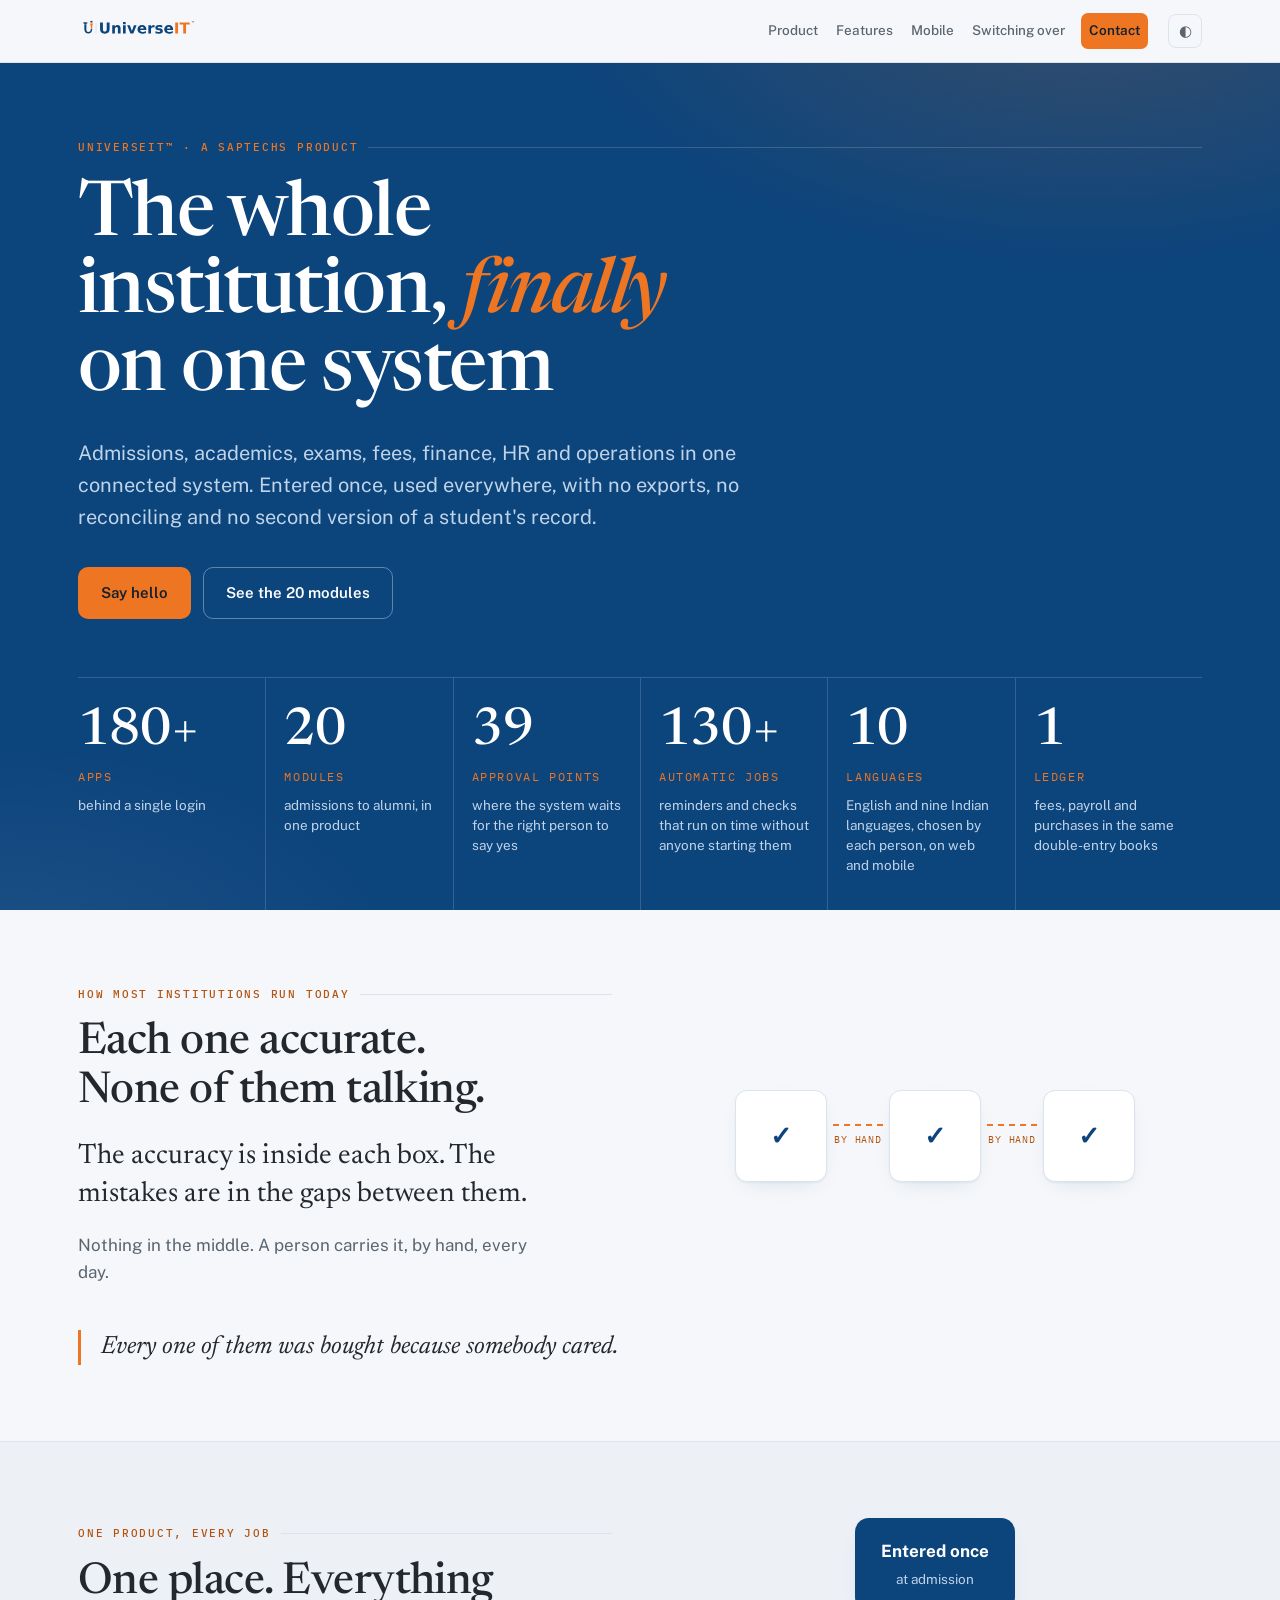
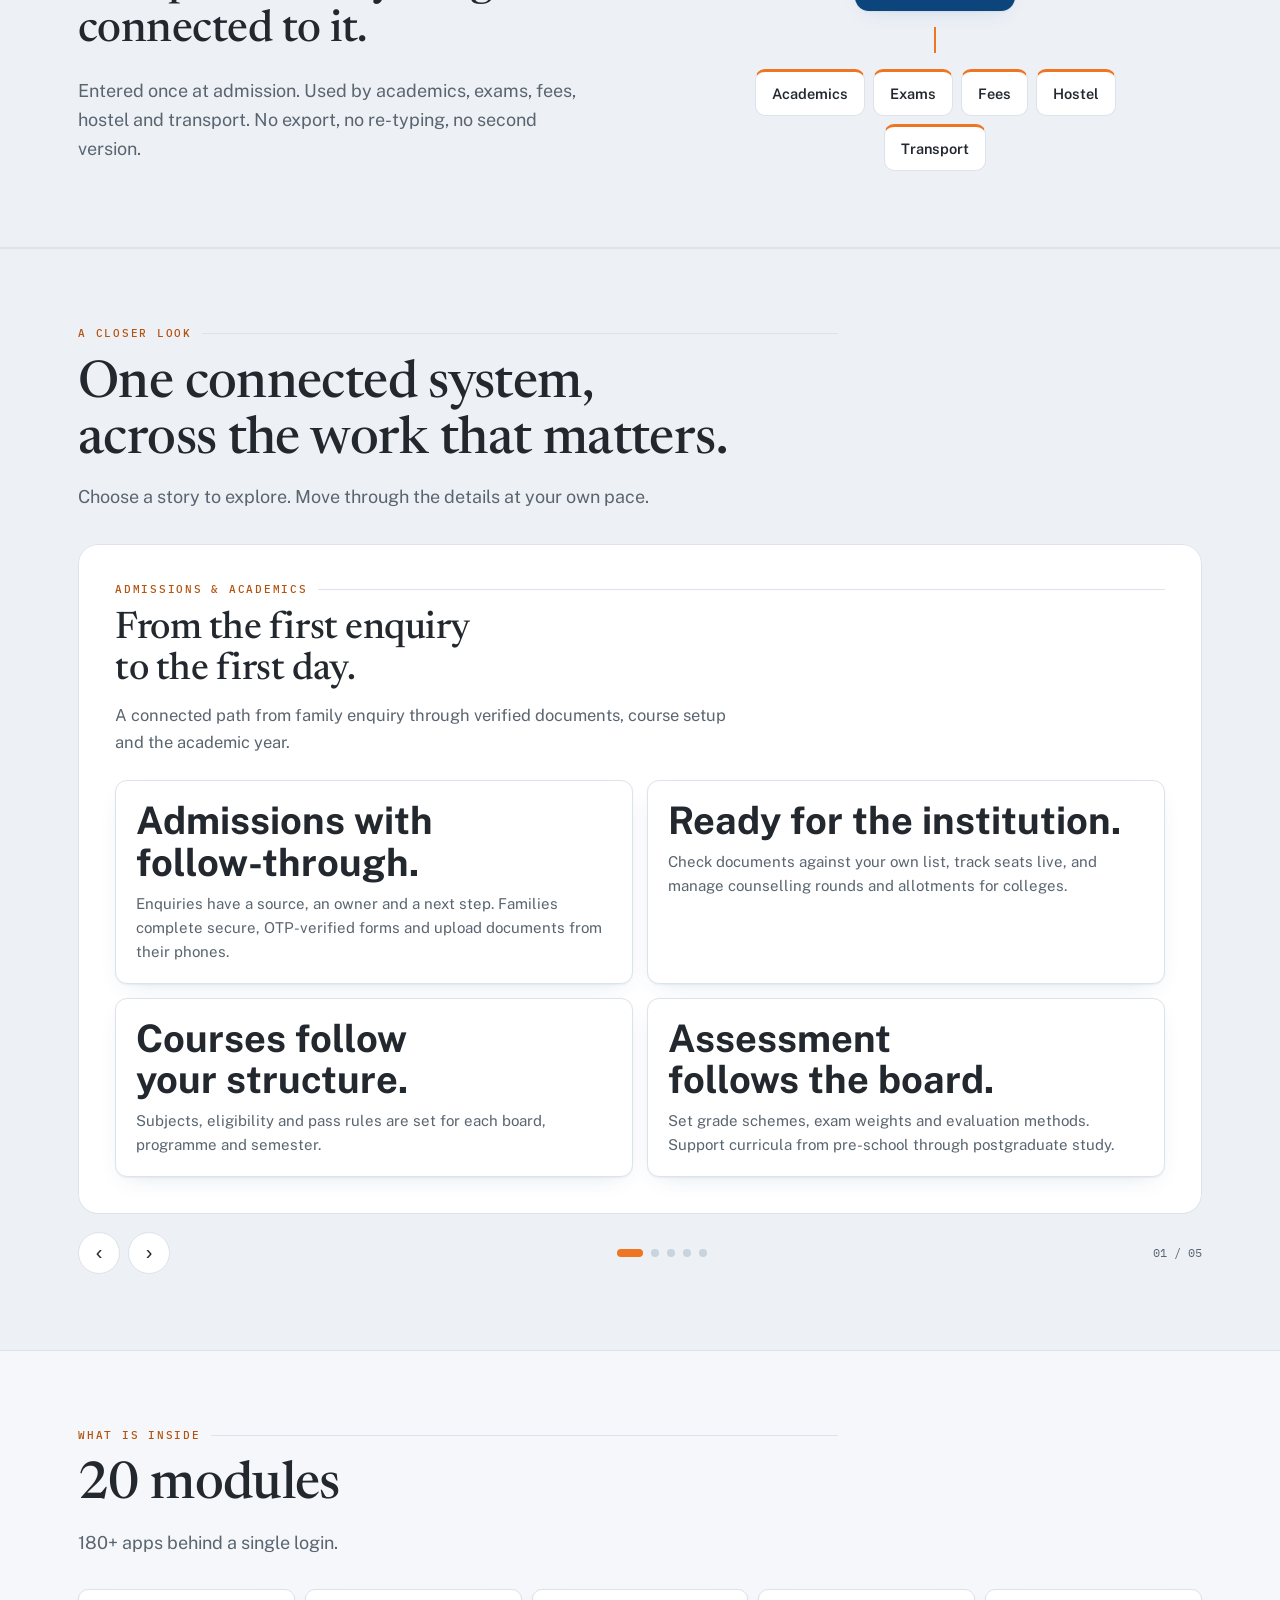
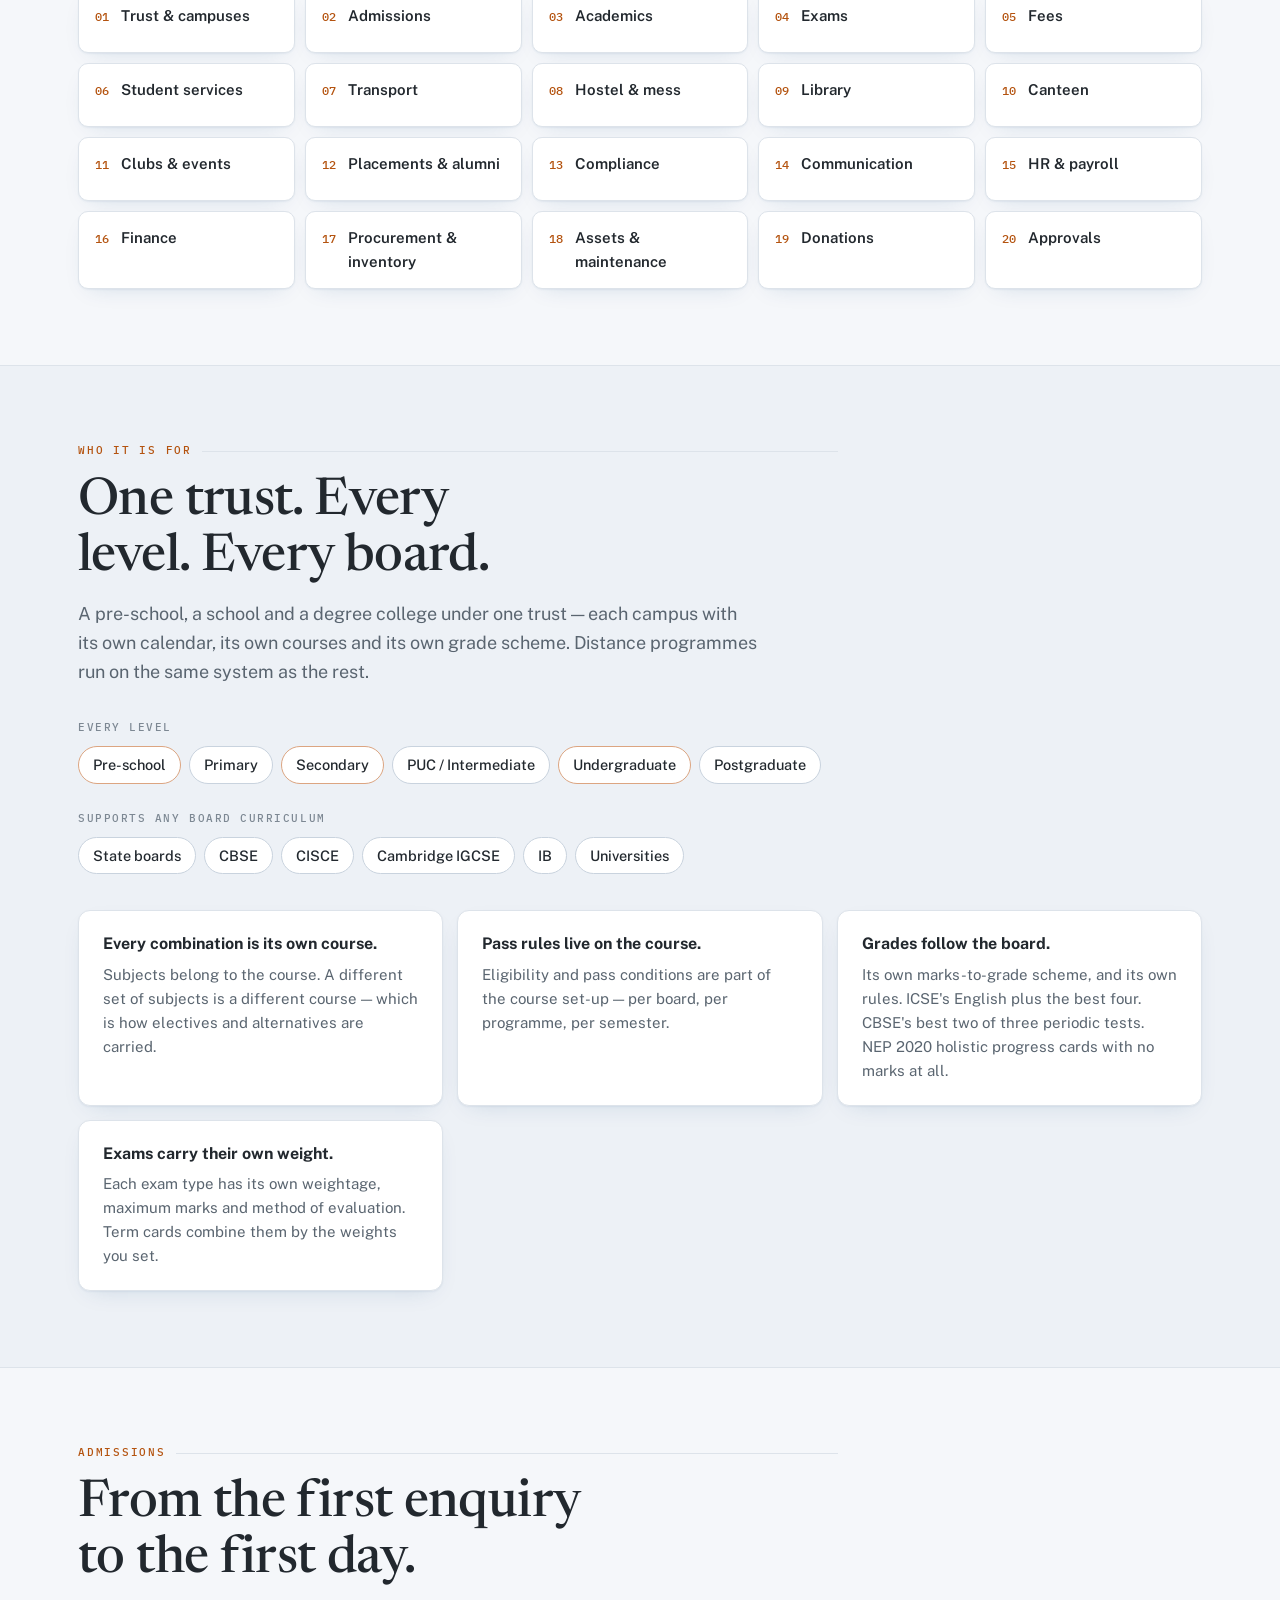
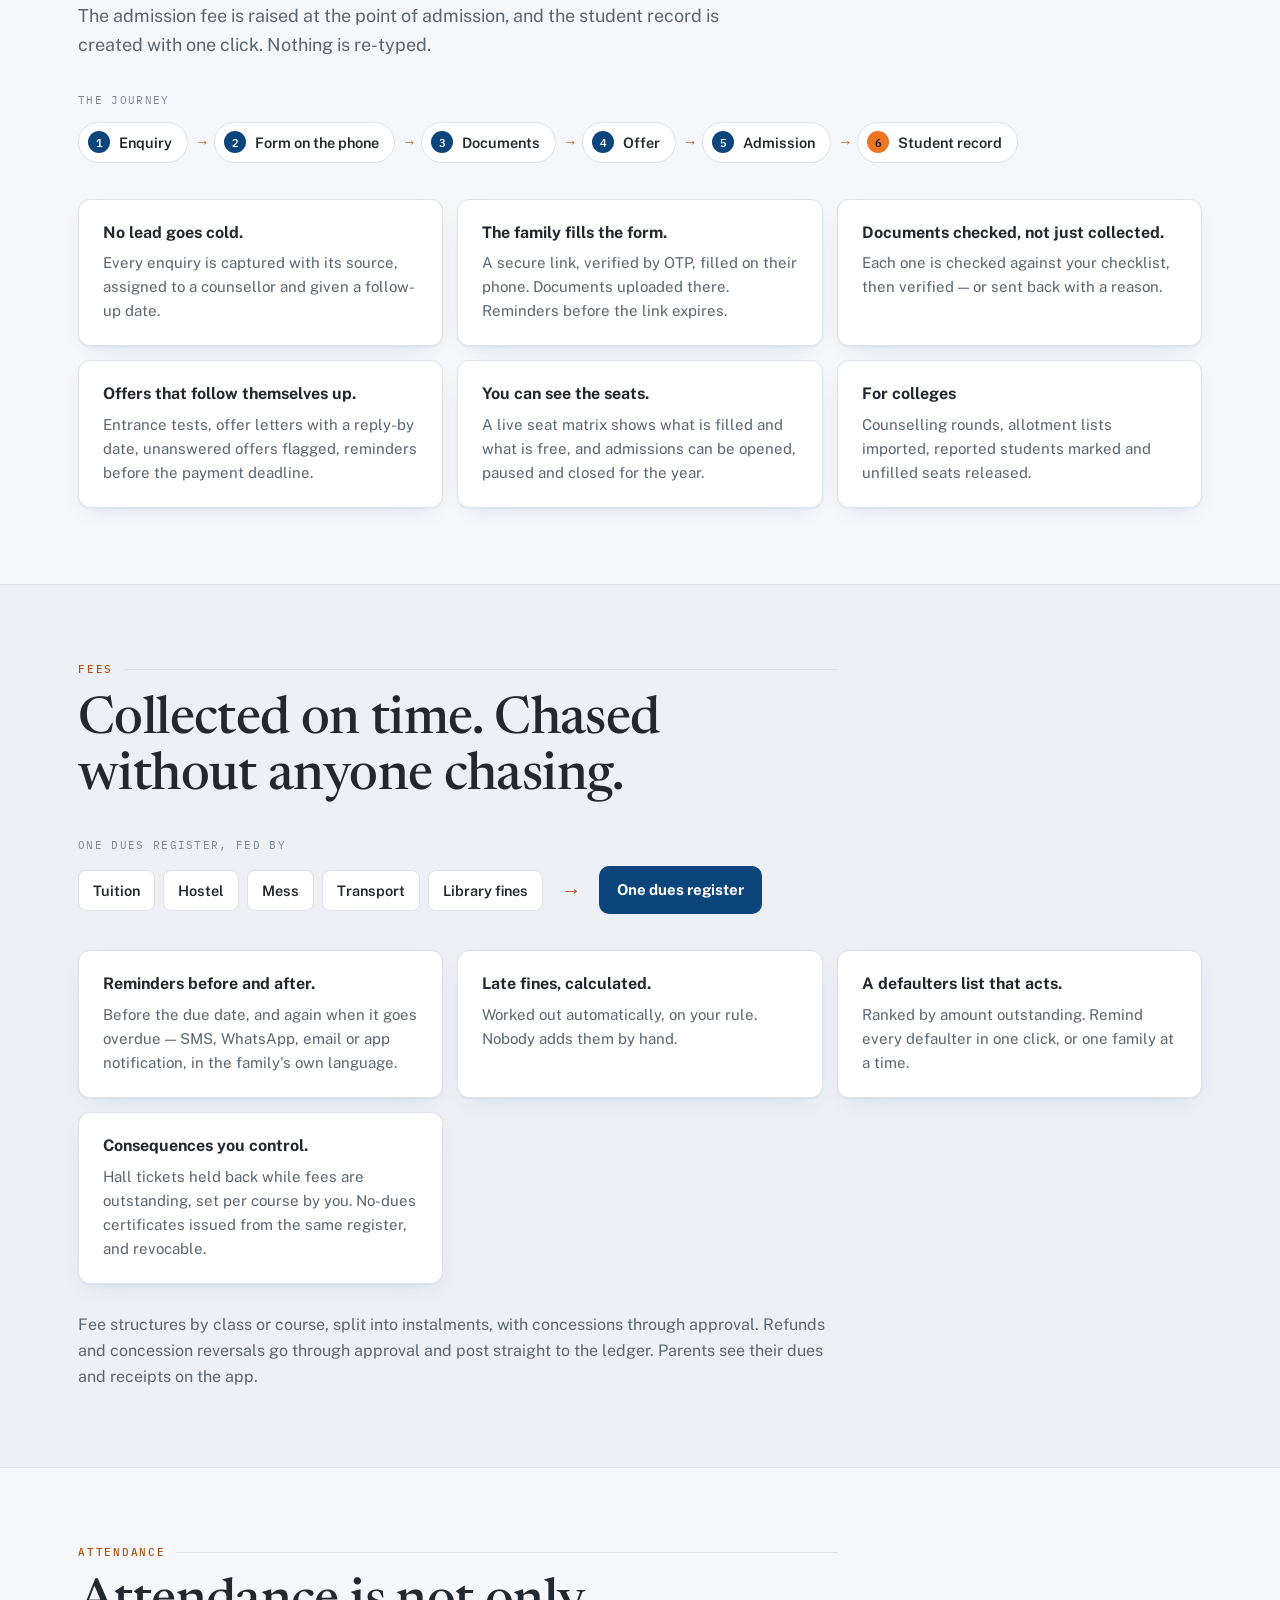
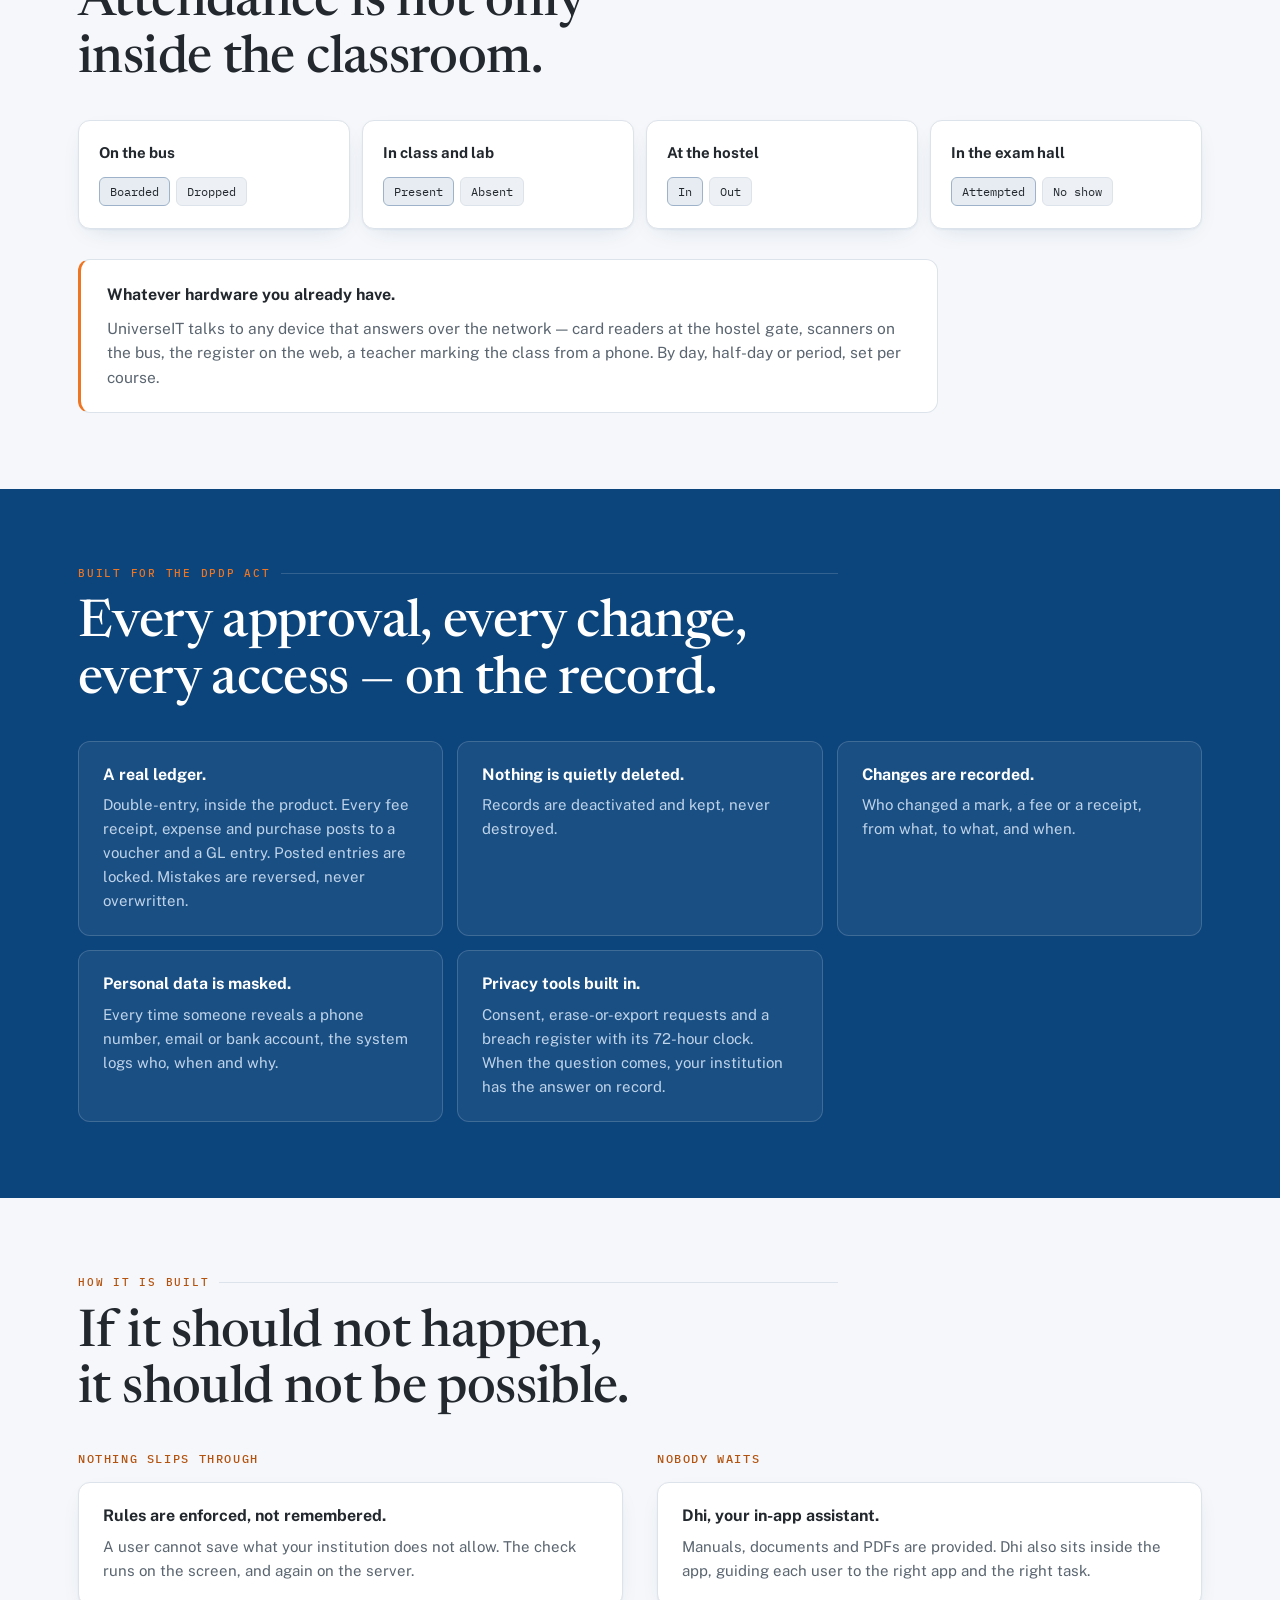
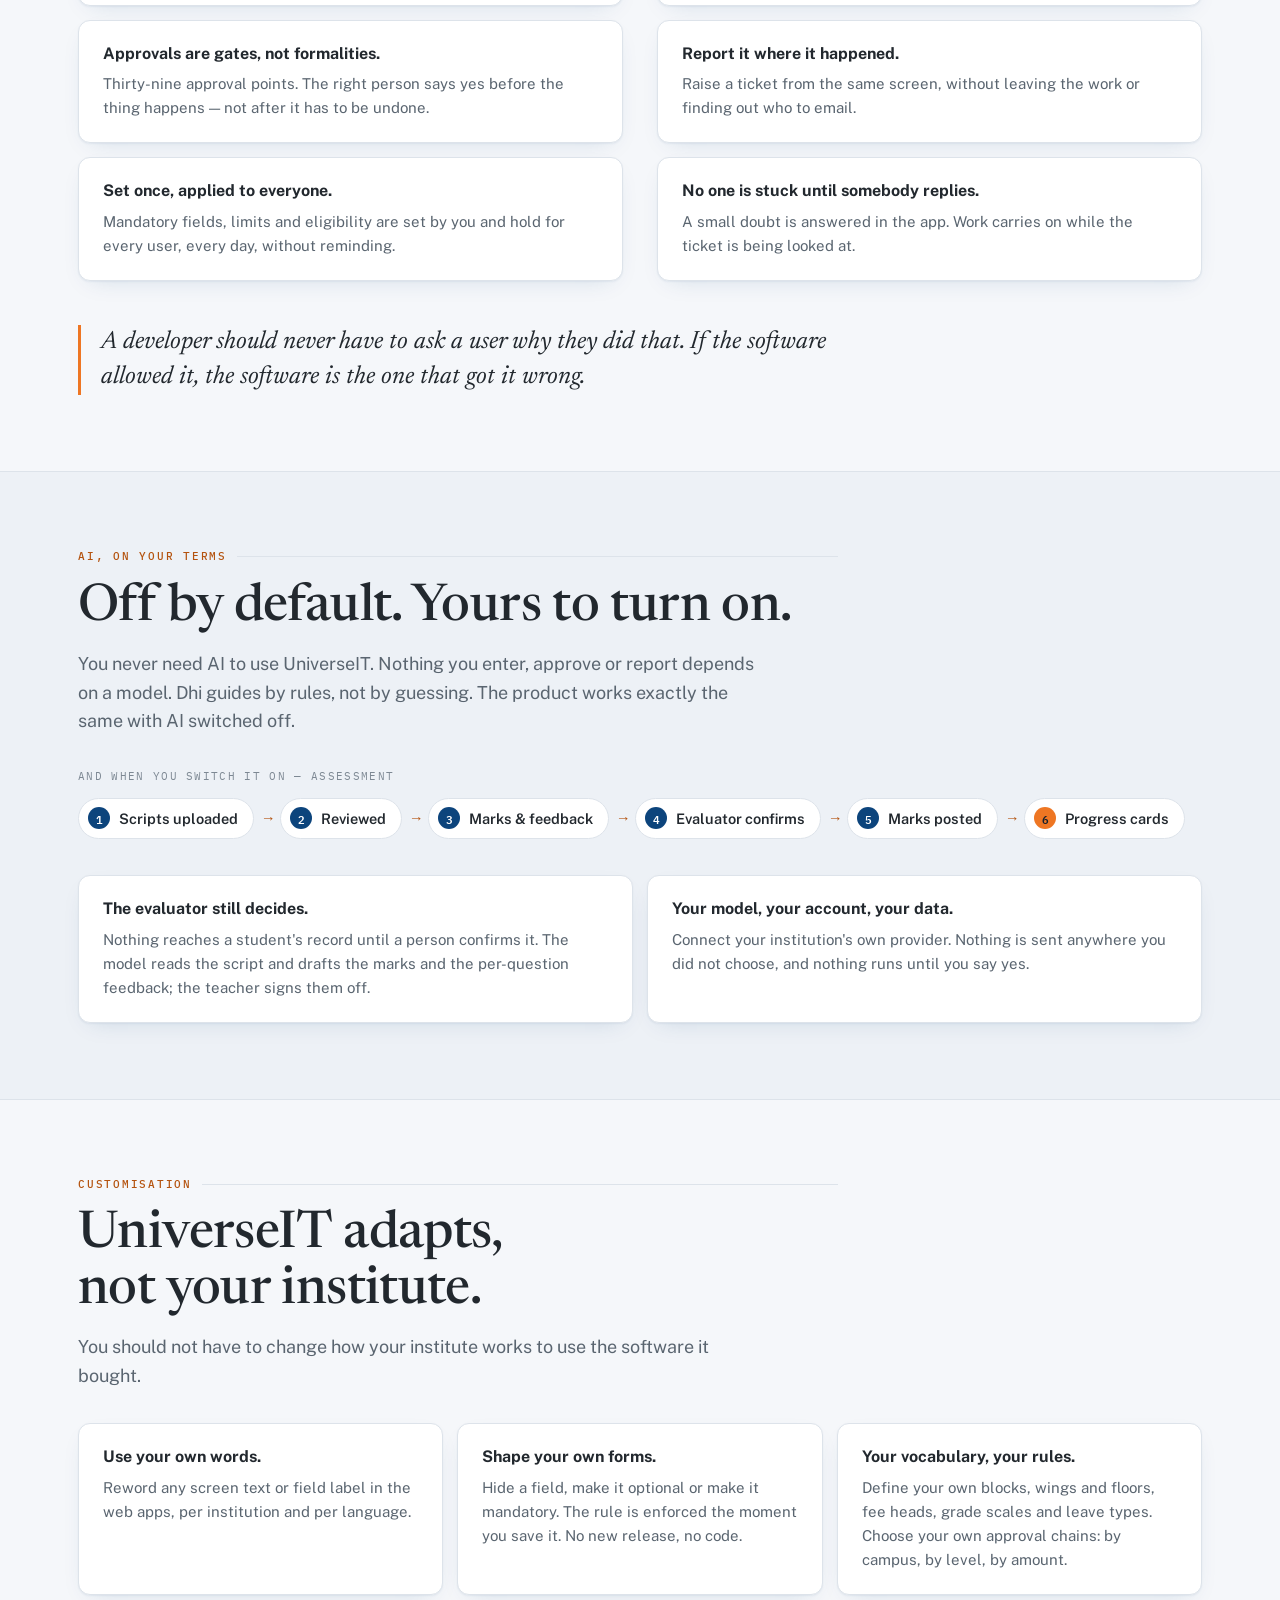
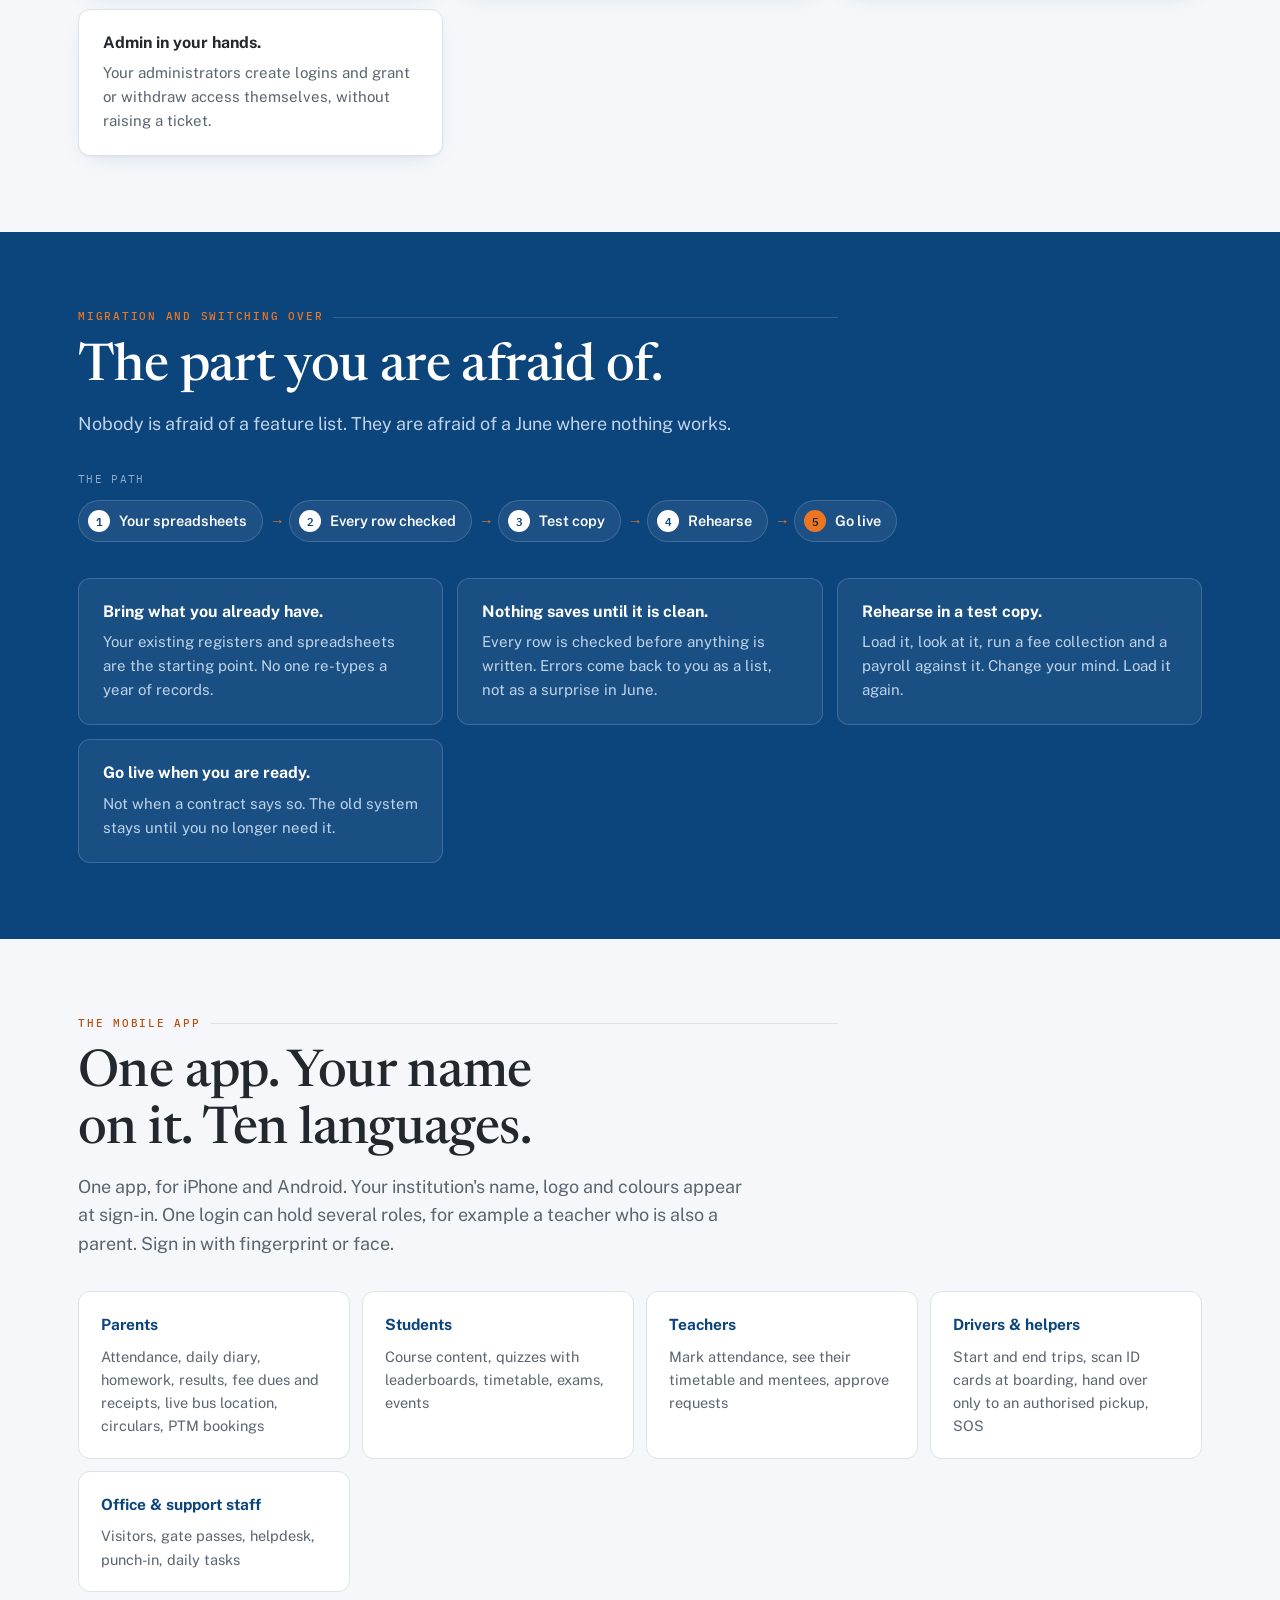
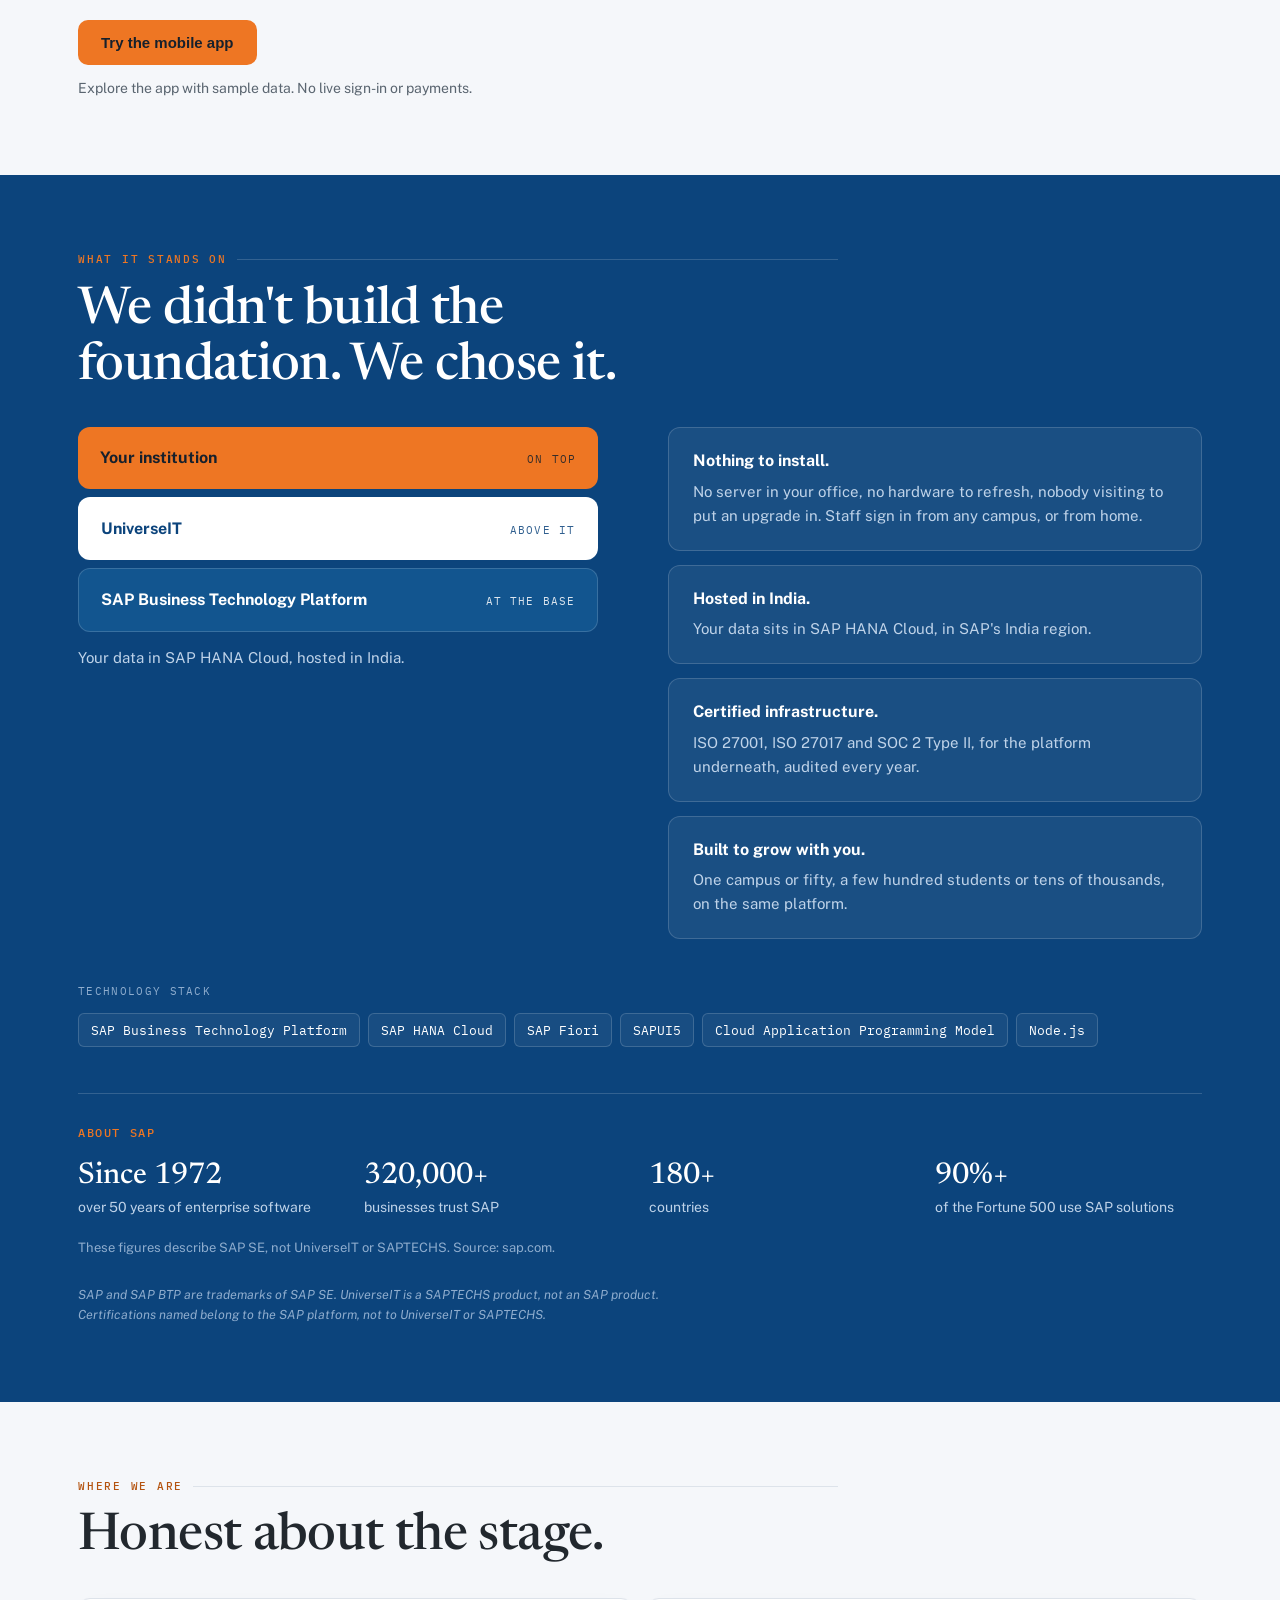
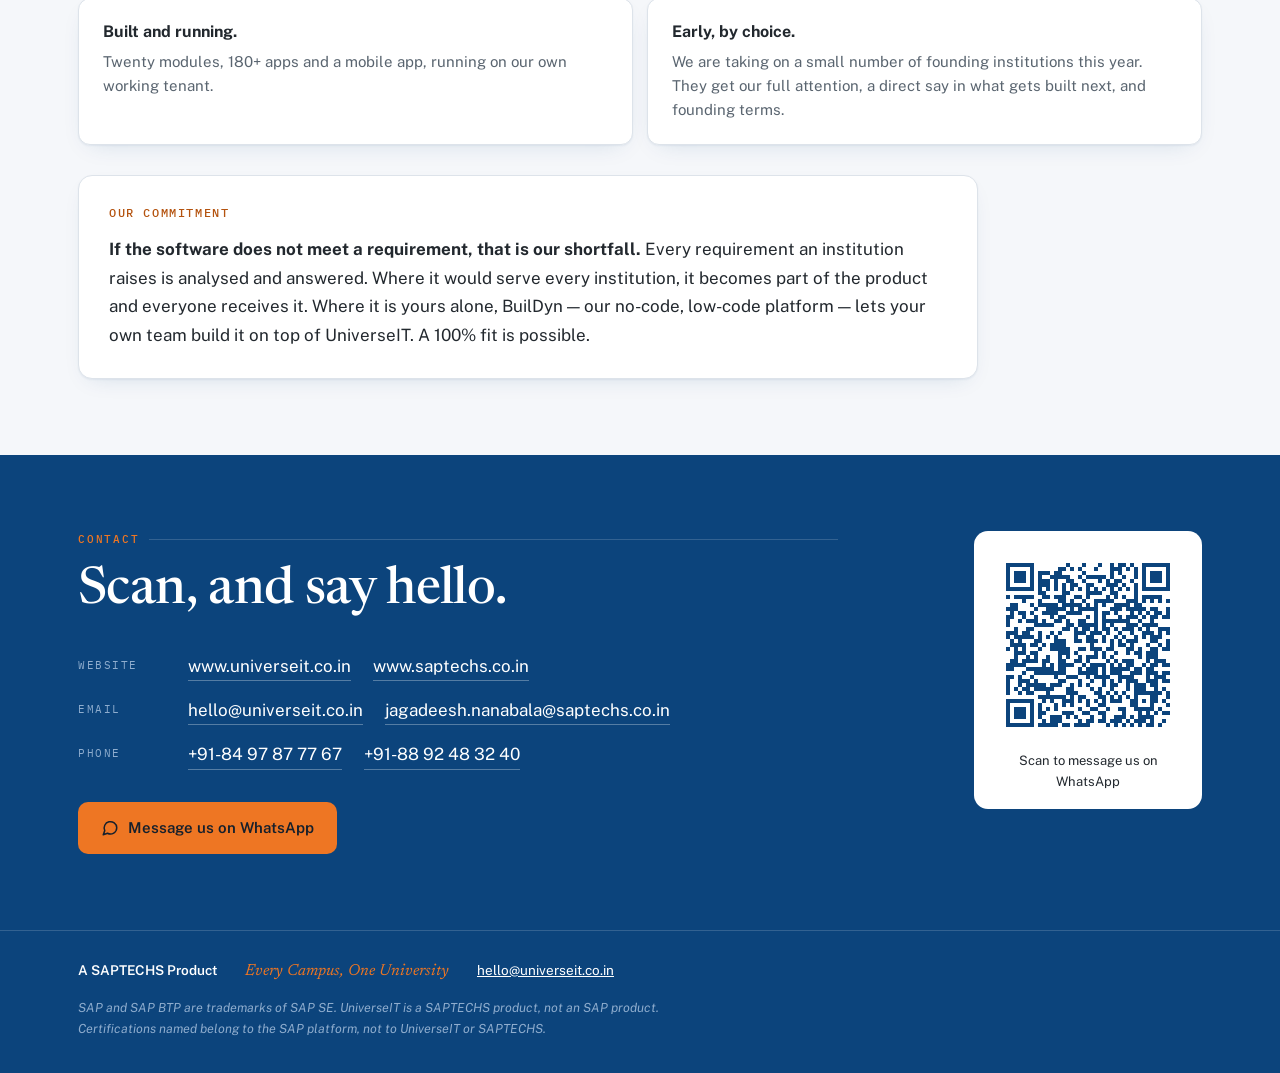
==== index.html @ 63eabc53 "Redesign product page and add interactive mobile preview dialog" ====
<!doctype html>
<html lang="en">
<head>
<meta charset="utf-8">
<meta name="viewport" content="width=device-width, initial-scale=1">
<title>UniverseIT — the whole institution, finally on one system</title>
<meta name="description" content="Admissions, academics, exams, fees, finance, HR and operations in one connected system. Entered once, used everywhere, with no exports, no reconciling and no second version of a student's record.">
<meta name="color-scheme" content="light dark">
<meta name="theme-color" content="#0C447C">
<link rel="icon" href="[data-uri]">
<link rel="apple-touch-icon" href="https://universeit.co.in/apple-touch-icon.png">
<link rel="canonical" href="https://universeit.co.in/">

<meta property="og:type" content="website">
<meta property="og:url" content="https://universeit.co.in/">
<meta property="og:title" content="UniverseIT — the whole institution, finally on one system">
<meta property="og:description" content="Admissions, academics, exams, fees, finance, HR and operations in one connected system. Entered once, used everywhere, with no exports, no reconciling and no second version of a student's record.">
<meta property="og:image" content="https://universeit.co.in/og.png">
<meta property="og:image:width" content="1200">
<meta property="og:image:height" content="630">
<meta property="og:image:alt" content="UniverseIT — Every Campus, One University">
<meta name="twitter:card" content="summary_large_image">
<meta name="twitter:image" content="https://universeit.co.in/og.png">
<link rel="alternate" type="text/plain" href="https://universeit.co.in/llms.txt" title="UniverseIT for language models">
<script type="application/ld+json">
{
 "@context": "https://schema.org",
 "@type": "SoftwareApplication",
 "name": "UniverseIT",
 "applicationCategory": "BusinessApplication",
 "applicationSubCategory": "ERP for schools, colleges and universities",
 "operatingSystem": "Web browser, iPhone, Android",
 "url": "https://universeit.co.in/",
 "description": "Admissions, academics, exams, fees, finance, HR and operations in one connected system. Entered once, used everywhere, with no exports, no reconciling and no second version of a student's record.",
 "areaServed": "IN",
 "featureList": [
  "Trust & campuses",
  "Admissions",
  "Academics",
  "Exams",
  "Fees",
  "Student services",
  "Transport",
  "Hostel & mess",
  "Library",
  "Canteen",
  "Clubs & events",
  "Placements & alumni",
  "Compliance",
  "Communication",
  "HR & payroll",
  "Finance",
  "Procurement & inventory",
  "Assets & maintenance",
  "Donations",
  "Approvals"
 ],
 "publisher": {
  "@type": "Organization",
  "name": "SAPTECHS Private Limited",
  "email": "hello@universeit.co.in",
  "url": "https://www.saptechs.co.in/"
 }
}
</script>

<link rel="preconnect" href="https://fonts.googleapis.com">
<link rel="preconnect" href="https://fonts.gstatic.com" crossorigin>
<link rel="stylesheet" href="https://fonts.googleapis.com/css2?family=Newsreader:ital,opsz,wght@0,6..72,300..700;1,6..72,300..600&family=Public+Sans:ital,wght@0,300..800;1,400..600&family=IBM+Plex+Mono:wght@400;500;600&display=swap">

<!-- UIT-WHY 2026-10-15: the page was rewritten from the approved website copy.
       Cause:  the site was updated from the published UniverseIT introduction deck; that copy
               is checked for accuracy and legal wording and is to be used as written.
       Change: every section, number and claim on this page comes from that copy and nothing
               else. The previous page (catalogue, coverage checklist, workflows, prototype)
               is in git history before this commit. Accent moves from #F2A413 to the brand
               orange #EE7623 and the dark bands from navy to brand blue #0C447C.
       Chosen: option A (replace the page, not patch it), hello@universeit.co.in as the
               address, and the brand colours — Jagadeesh.
       Rules: 20 modules, 180+ apps, 39 approval points, 130+ automatic jobs, 10 languages,
               1 ledger — the same on saptechs.co.in/universeit.html; change both together.
               "Built for the DPDP Act", never "compliant". Certifications are the SAP
               platform's, never UniverseIT's or SAPTECHS's. Present tense, no dates, no
               "coming soon". No SAP logo, no store badges, no government emblems.
       Revert risk: wording drifts from the approved copy, or the two sites disagree on a number. -->

<style>
/* ============================================================
   UniverseIT — product site.
   Brand blue #0C447C, brand orange #EE7623, white. The supporting
   tones are the brand pack's own (body on white #22282E, muted
   #5A6570, body on blue #BFD3E9, muted on blue #8FADCE, mid blue
   #12558F). Never #2A4B8D or #154675.
   ============================================================ */

:root {
  --blue:       #0C447C;
  --blue-mid:   #12558F;
  --orange:     #EE7623;
  /* orange for small text on a light ground: #EE7623 is 2.9:1 there, this is 5:1 */
  --orange-ink: #B4530F;

  --logo-ink:   #0C447C;
  --logo-gold:  #EE7623;
  --logo-rule:  #7FA8D6;

  --bg:      #F5F7FA;
  --surface: #FFFFFF;
  --sunken:  #EDF1F6;
  --text:    #22282E;
  --muted:   #5A6570;
  --faint:   #7D8893;
  --border:  #DDE3EA;
  --rule:    #C9D3DE;
  --link:    #0C447C;

  /* the blue bands are blue in both themes — a committed brand ground */
  --ink:        #0C447C;
  --ink-2:      #12558F;
  --ink-text:   #FFFFFF;
  --ink-muted:  #BFD3E9;
  --ink-faint:  #8FADCE;
  --ink-rule:   rgba(255,255,255,.16);

  --on-orange:  #16202C;

  --shadow: 0 1px 2px rgba(12,68,124,.06), 0 8px 24px -12px rgba(12,68,124,.18);

  --serif: "Newsreader", Georgia, "Times New Roman", serif;
  --sans:  "Public Sans", -apple-system, BlinkMacSystemFont, "Segoe UI", Roboto, Arial, sans-serif;
  --mono:  "IBM Plex Mono", ui-monospace, "SFMono-Regular", Menlo, Consolas, monospace;

  --wide: 1180px;
  --read: 64ch;
}

@media (prefers-color-scheme: dark) {
  :root:not([data-theme="light"]) {
    --orange-ink: #F29052;
    --logo-ink:   #FFFFFF;
    --logo-rule:  #5E7C9C;
    --bg:      #0E1620;
    --surface: #172230;
    --sunken:  #121C28;
    --text:    #E8EEF5;
    --muted:   #A3B3C3;
    --faint:   #7C8FA2;
    --border:  #2A3746;
    --rule:    #35455A;
    --link:    #8DBBEA;
    --shadow: 0 1px 2px rgba(0,0,0,.4), 0 8px 24px -12px rgba(0,0,0,.6);
  }
}
:root[data-theme="dark"] {
  --orange-ink: #F29052;
  --logo-ink:   #FFFFFF;
  --logo-rule:  #5E7C9C;
  --bg:      #0E1620;
  --surface: #172230;
  --sunken:  #121C28;
  --text:    #E8EEF5;
  --muted:   #A3B3C3;
  --faint:   #7C8FA2;
  --border:  #2A3746;
  --rule:    #35455A;
  --link:    #8DBBEA;
  --shadow: 0 1px 2px rgba(0,0,0,.4), 0 8px 24px -12px rgba(0,0,0,.6);
}

* { box-sizing: border-box; }
html { scroll-padding-top: 76px; }
body {
  margin: 0; background: var(--bg); color: var(--text);
  font-family: var(--sans); font-size: 16.5px; line-height: 1.6;
  -webkit-font-smoothing: antialiased; text-rendering: optimizeLegibility;
}
h1, h2, h3 { font-family: var(--serif); font-weight: 500; text-wrap: balance; margin: 0; letter-spacing: -0.012em; }
p { margin: 0; }
a { color: var(--link); }
ul, ol { margin: 0; padding: 0; list-style: none; }
:where(a, button):focus-visible { outline: 2px solid var(--orange); outline-offset: 2px; border-radius: 4px; }

.wrap { max-width: var(--wide); margin: 0 auto; padding: 0 28px; }
@media (max-width: 600px) { .wrap { padding: 0 16px; } }

section { padding: 96px 0; }
@media (max-width: 700px) { section { padding: 64px 0; } }
.band-sunken { background: var(--sunken); border-block: 1px solid var(--border); }
.band-ink { background: var(--ink); color: var(--ink-text); }

/* --- section heads --- */
.eyebrow {
  font-family: var(--mono); font-size: 11px; font-weight: 500;
  letter-spacing: .16em; text-transform: uppercase; color: var(--orange-ink);
  display: flex; align-items: center; gap: 10px;
}
.eyebrow::after { content: ""; flex: 1; height: 1px; background: var(--border); }
.band-ink .eyebrow { color: var(--orange); }
.band-ink .eyebrow::after { background: var(--ink-rule); }
.sec-head { max-width: 780px; margin-bottom: 44px; }
.sec-head h2 { font-size: clamp(30px, 4.2vw, 44px); line-height: 1.1; margin-top: 16px; }
.sec-head .lede { font-size: 18px; color: var(--muted); margin-top: 18px; max-width: var(--read); line-height: 1.6; }
.band-ink .sec-head .lede { color: var(--ink-muted); }
.closing {
  font-family: var(--serif); font-style: italic; font-size: clamp(20px, 2.4vw, 25px);
  line-height: 1.4; margin-top: 44px; max-width: 760px; color: var(--text);
  border-left: 3px solid var(--orange); padding-left: 20px;
}
.band-ink .closing { color: var(--ink-text); }

/* --- feature points: bold lead + sentence --- */
.points { display: grid; grid-template-columns: repeat(auto-fit, minmax(300px, 1fr)); gap: 14px; }
.point {
  background: var(--surface); border: 1px solid var(--border); border-radius: 12px;
  padding: 22px 24px; box-shadow: var(--shadow);
}
.point h3 { font-family: var(--sans); font-size: 16px; font-weight: 700; letter-spacing: 0; line-height: 1.35; }
.point p { font-size: 15px; color: var(--muted); margin-top: 8px; line-height: 1.6; }
.band-ink .point { background: rgba(255,255,255,.06); border-color: var(--ink-rule); box-shadow: none; }
.band-ink .point p { color: var(--ink-muted); }
.after { font-size: 16px; color: var(--muted); margin-top: 28px; max-width: 760px; line-height: 1.65; }

/* --- a left-to-right path of steps --- */
.path { display: flex; flex-wrap: wrap; gap: 8px; align-items: center; margin-bottom: 36px; counter-reset: step; }
.path li {
  counter-increment: step; display: flex; align-items: center; gap: 9px;
  background: var(--surface); border: 1px solid var(--border); border-radius: 999px;
  padding: 8px 15px 8px 9px; font-size: 14.5px; font-weight: 600;
}
.path li::before {
  content: counter(step); font-family: var(--mono); font-size: 11px; font-weight: 600;
  width: 22px; height: 22px; border-radius: 50%; display: grid; place-items: center;
  background: var(--blue); color: #fff; flex: none;
}
.path li + li { position: relative; margin-left: 18px; }
.path li + li::after {
  content: "→"; position: absolute; left: -20px; top: 50%; transform: translateY(-50%);
  color: var(--orange-ink); font-weight: 700;
}
.path li:last-child::before { background: var(--orange); color: var(--on-orange); }
.band-ink .path li { background: rgba(255,255,255,.07); border-color: var(--ink-rule); color: var(--ink-text); }
.band-ink .path li::before { background: #fff; color: var(--blue); }
.band-ink .path li:last-child::before { background: var(--orange); color: var(--on-orange); }
.band-ink .path li + li::after { color: var(--orange); }
.path-label { font-family: var(--mono); font-size: 11px; letter-spacing: .12em; text-transform: uppercase; color: var(--faint); margin-bottom: 12px; }
.band-ink .path-label { color: var(--ink-faint); }

/* ================= NAV ================= */
.nav {
  position: sticky; top: 0; z-index: 60;
  background: color-mix(in srgb, var(--bg) 90%, transparent);
  backdrop-filter: blur(14px) saturate(1.4);
  border-bottom: 1px solid var(--border);
}
.nav-in { max-width: var(--wide); margin: 0 auto; padding: 0 28px; height: 62px; display: flex; align-items: center; gap: 20px; }
@media (max-width: 600px) { .nav-in { padding: 0 16px; } }
.logo { display: flex; align-items: center; text-decoration: none; flex: none; }
.logo .lockup { height: 26px; width: auto; display: block; overflow: visible; }
.nav-links { display: flex; gap: 2px; margin-left: auto; align-items: center; }
.nav-links a {
  font-size: 13.5px; font-weight: 500; color: var(--muted); text-decoration: none;
  padding: 7px 8px; border-radius: 7px; white-space: nowrap;
}
.nav-links a:hover { color: var(--text); background: var(--sunken); }
.nav-links a.on { color: var(--orange-ink); background: color-mix(in srgb, var(--orange) 12%, transparent); }
.nav-links a.cta { background: var(--orange); color: var(--on-orange); font-weight: 600; margin-left: 6px; }
.nav-links a.cta:hover { background: color-mix(in srgb, var(--orange) 88%, #fff); }
@media (max-width: 900px) { .nav-links a:not(.cta) { display: none; } }
.nav-links a:not(.cta):nth-child(5), .nav-links a:not(.cta):nth-child(6) { display: none; }
.theme-btn {
  border: 1px solid var(--border); background: transparent; color: var(--muted);
  width: 34px; height: 34px; border-radius: 8px; cursor: pointer; font-size: 15px; flex: none;
}
.theme-btn:hover { color: var(--text); background: var(--sunken); }

/* ================= HERO ================= */
.hero { background: var(--ink); color: var(--ink-text); padding: 96px 0 0; position: relative; overflow: hidden; }
.hero::before {
  content: ""; position: absolute; inset: 0; pointer-events: none;
  background: radial-gradient(900px 480px at 85% -10%, rgba(238,118,35,.20), transparent 60%),
              radial-gradient(700px 420px at 0% 110%, rgba(255,255,255,.08), transparent 60%);
}
.hero .wrap { position: relative; }
.hero { padding-top: 76px; }
.hero .eyebrow { color: var(--orange); }
.hero .eyebrow::after { background: var(--ink-rule); }
.hero h1 { font-size: clamp(40px, 6.4vw, 76px); line-height: 1.02; margin-top: 22px; max-width: 15ch; letter-spacing: -0.02em; }
.hero h1 em { font-style: italic; color: var(--orange); }
.hero-sub { font-size: clamp(17px, 1.7vw, 20px); color: var(--ink-muted); margin-top: 26px; max-width: 60ch; line-height: 1.6; }
.hero-cta { display: flex; flex-wrap: wrap; gap: 12px; margin-top: 34px; }
.btn {
  display: inline-flex; align-items: center; gap: 9px; text-decoration: none;
  font-weight: 600; font-size: 15px; padding: 13px 22px; border-radius: 10px; border: 1px solid transparent;
}
.btn-orange { background: var(--orange); color: var(--on-orange); }
.btn-orange:hover { background: color-mix(in srgb, var(--orange) 88%, #fff); }
.btn-ghost { border-color: rgba(255,255,255,.35); color: #fff; }
.btn-ghost:hover { background: rgba(255,255,255,.08); }

/* the key numbers, sitting on the foot of the hero */
.numbers { display: grid; grid-template-columns: repeat(6, 1fr); margin-top: 58px; border-top: 1px solid var(--ink-rule); }
@media (max-width: 1000px) { .numbers { grid-template-columns: repeat(3, 1fr); } }
@media (max-width: 560px)  { .numbers { grid-template-columns: repeat(2, 1fr); } }
.num { padding: 28px 18px 34px 0; }
.num + .num { padding-left: 18px; border-left: 1px solid var(--ink-rule); }
@media (max-width: 1000px) {
  .num { padding: 24px 16px 26px; border-left: 0 !important; border-bottom: 1px solid var(--ink-rule); }
  .num:nth-child(3n+2), .num:nth-child(3n) { border-left: 1px solid var(--ink-rule) !important; }
}
@media (max-width: 560px) {
  .num:nth-child(3n+2), .num:nth-child(3n) { border-left: 0 !important; }
  .num:nth-child(2n) { border-left: 1px solid var(--ink-rule) !important; }
}
.num .v { font-family: var(--serif); font-size: clamp(38px, 4.2vw, 52px); line-height: 1; color: #fff; font-weight: 500; }
.num .k { font-family: var(--mono); font-size: 11.5px; letter-spacing: .14em; text-transform: uppercase; color: var(--orange); margin-top: 10px; }
.num .d { font-size: 13.5px; color: var(--ink-muted); margin-top: 8px; line-height: 1.5; }

/* Cleaner rhythm and a guided feature carousel for the detailed workflows. */
section { padding: 76px 0; }
.sec-head { max-width: 760px; margin-bottom: 32px; }
.sec-head h2 { font-size: clamp(32px, 4.4vw, 52px); line-height: 1.08; margin-top: 14px; }
.sec-head .lede { max-width: 62ch; margin-top: 14px; }
.mods { grid-template-columns: repeat(auto-fit, minmax(225px, 1fr)); gap: 12px; }
.mods li { min-height: 64px; border-radius: 14px; padding: 17px 18px; box-shadow: var(--shadow); }
.feature-carousel { position: relative; margin-top: 30px; }
.feature-viewport { overflow: hidden; border-radius: 20px; }
.feature-track { display: flex; transition: transform .55s cubic-bezier(.2,.75,.25,1); will-change: transform; }
.feature-slide { flex: 0 0 100%; min-width: 0; padding: 36px; background: var(--surface); border: 1px solid var(--border); border-radius: 20px; box-shadow: var(--shadow); }
.feature-slide:nth-child(even) { background: color-mix(in srgb, var(--blue) 3%, var(--surface)); }
.feature-slide .eyebrow { margin-bottom: 10px; }
.feature-slide h3 { font-size: clamp(26px, 3.5vw, 38px); line-height: 1.1; max-width: 26ch; }
.feature-slide .intro { color: var(--muted); max-width: 64ch; margin-top: 10px; }
.feature-slide .points { margin-top: 25px; }
.carousel-controls { display: flex; align-items: center; justify-content: space-between; gap: 18px; margin-top: 18px; }
.carousel-arrows { display: flex; gap: 8px; }
.carousel-btn { width: 42px; height: 42px; border: 1px solid var(--border); border-radius: 50%; color: var(--text); background: var(--surface); cursor: pointer; font-size: 20px; transition: .2s ease; }
.carousel-btn:hover { border-color: var(--blue); color: var(--blue); transform: translateY(-1px); }
.carousel-dots { display: flex; gap: 8px; align-items: center; }
.carousel-dot { width: 8px; height: 8px; padding: 0; border: 0; border-radius: 99px; background: var(--rule); cursor: pointer; transition: .25s ease; }
.carousel-dot[aria-current="true"] { width: 26px; background: var(--orange); }
.carousel-count { color: var(--muted); font-family: var(--mono); font-size: 12px; }
.feature-slide .points { grid-template-columns: repeat(2, minmax(0,1fr)); }
.feature-slide .point { padding: 19px 20px; }
.feature-slide .path { flex-wrap: wrap; gap: 10px; }
.feature-slide .path li { flex: 1 1 120px; }
.feature-slide .path li + li::after { display: none; }
.band-ink .feature-slide { --text: #22282E; --muted: #5A6570; --border: #DDE3EA; --surface: #FFFFFF; --sunken: #EDF1F6; --blue: #0C447C; color: #22282E; }
.band-ink .feature-slide .point { background: #fff; border-color: #DDE3EA; }
.band-ink .feature-slide .point h3 { color: #0C447C; }
.band-ink .feature-slide .point p { color: #5A6570; }
@media (max-width: 700px) {
  section { padding: 58px 0; }
  .hero { padding-top: 62px; }
  .feature-slide { padding: 25px 21px; }
  .feature-slide .points { grid-template-columns: 1fr; }
  .carousel-controls { margin-top: 13px; }
}
[data-carousel] .feature-slide[aria-hidden="true"] { visibility: hidden; }
@media (prefers-reduced-motion: reduce) { *, *::before, *::after { scroll-behavior: auto !important; animation-duration: .01ms !important; transition-duration: .01ms !important; } }

/* ================= PROBLEM / SOLUTION FIGURES ================= */
.split { display: grid; grid-template-columns: 1fr 1fr; gap: 56px; align-items: center; }
@media (max-width: 900px) { .split { grid-template-columns: 1fr; gap: 36px; } }
.standfirst { font-family: var(--serif); font-size: clamp(22px, 2.6vw, 28px); line-height: 1.35; margin-top: 22px; max-width: 30ch; }
.support { font-size: 17px; color: var(--muted); margin-top: 18px; max-width: 46ch; }

.silos { display: flex; align-items: center; justify-content: center; flex-wrap: wrap; gap: 0; }
.silo {
  width: 92px; height: 92px; border-radius: 12px; background: var(--surface);
  border: 1px solid var(--border); box-shadow: var(--shadow); display: grid; place-items: center;
  color: var(--blue); font-size: 26px; font-weight: 700;
}
:root[data-theme="dark"] .silo { color: #8DBBEA; }
@media (prefers-color-scheme: dark) { :root:not([data-theme="light"]) .silo { color: #8DBBEA; } }
.gap { width: 62px; text-align: center; font-family: var(--mono); font-size: 10px; letter-spacing: .08em; text-transform: uppercase; color: var(--orange-ink); }
.gap::before { content: ""; display: block; height: 0; border-top: 2px dashed var(--orange); margin: 0 6px 6px; }
@media (max-width: 520px) { .silo { width: 64px; height: 64px; font-size: 20px; } .gap { width: 44px; font-size: 9px; } }

.hub { position: relative; display: grid; grid-template-columns: 1fr; gap: 16px; justify-items: center; }
.hub-core {
  background: var(--blue); color: #fff; border-radius: 14px; padding: 20px 26px; text-align: center;
  font-weight: 700; font-size: 17px; box-shadow: var(--shadow); max-width: 320px;
}
.hub-core small { display: block; font-weight: 400; font-size: 13.5px; color: var(--ink-muted); margin-top: 4px; }
.hub-line { width: 2px; height: 26px; background: var(--orange); }
.hub-spokes { display: flex; flex-wrap: wrap; gap: 8px; justify-content: center; max-width: 460px; }
.hub-spokes li {
  background: var(--surface); border: 1px solid var(--border); border-top: 3px solid var(--orange);
  border-radius: 10px; padding: 10px 16px; font-weight: 600; font-size: 14.5px;
}
.solution-copy { font-size: 18px; color: var(--muted); margin-top: 22px; max-width: 46ch; line-height: 1.6; }

/* ================= MODULES ================= */
.mods { display: grid; grid-template-columns: repeat(auto-fill, minmax(210px, 1fr)); gap: 10px; counter-reset: mod; }
.mods li {
  counter-increment: mod; background: var(--surface); border: 1px solid var(--border);
  border-radius: 10px; padding: 14px 16px; display: flex; gap: 12px; align-items: baseline;
  font-weight: 600; font-size: 15px;
}
.mods li::before { content: counter(mod, decimal-leading-zero); font-family: var(--mono); font-size: 11.5px; color: var(--orange-ink); font-weight: 500; }
.mods-foot { margin-top: 22px; font-family: var(--mono); font-size: 12px; letter-spacing: .08em; text-transform: uppercase; color: var(--faint); }

/* ================= LEVELS & BOARDS ================= */
.chiprow { margin-bottom: 26px; }
.chiprow h3 { font-family: var(--mono); font-size: 11px; font-weight: 500; letter-spacing: .14em; text-transform: uppercase; color: var(--faint); margin-bottom: 10px; }
.chips { display: flex; flex-wrap: wrap; gap: 8px; }
.chips li { border: 1px solid var(--rule); border-radius: 999px; padding: 6px 14px; font-size: 14.5px; font-weight: 500; background: var(--surface); }
.levels .chips li:nth-child(odd) { border-color: color-mix(in srgb, var(--orange) 50%, var(--rule)); }

/* ================= FEES ================= */
.register { display: flex; align-items: center; gap: 18px; flex-wrap: wrap; margin-bottom: 36px; }
.register .feeds { display: flex; flex-wrap: wrap; gap: 8px; }
.register .feeds li { background: var(--surface); border: 1px solid var(--border); border-radius: 8px; padding: 8px 14px; font-weight: 600; font-size: 14.5px; }
.register .arrow { color: var(--orange-ink); font-weight: 700; font-size: 20px; }
.register .book { background: var(--blue); color: #fff; border-radius: 10px; padding: 12px 18px; font-weight: 700; font-size: 15px; }

/* ================= ATTENDANCE ================= */
.places { display: grid; grid-template-columns: repeat(4, 1fr); gap: 12px; margin-bottom: 30px; }
@media (max-width: 900px) { .places { grid-template-columns: repeat(2, 1fr); } }
@media (max-width: 460px) { .places { grid-template-columns: 1fr; } }
.place { background: var(--surface); border: 1px solid var(--border); border-radius: 12px; padding: 20px 20px 22px; box-shadow: var(--shadow); }
.place h3 { font-family: var(--sans); font-size: 15px; font-weight: 700; letter-spacing: 0; }
.place .states { display: flex; flex-wrap: wrap; gap: 6px; margin-top: 12px; }
.place .states span { font-family: var(--mono); font-size: 12px; padding: 4px 10px; border-radius: 6px; background: var(--sunken); border: 1px solid var(--border); }
.place .states span:first-child { background: color-mix(in srgb, var(--blue) 10%, var(--surface)); border-color: color-mix(in srgb, var(--blue) 30%, var(--border)); }
.wide-point { background: var(--surface); border: 1px solid var(--border); border-left: 3px solid var(--orange); border-radius: 12px; padding: 22px 26px; max-width: 860px; }
.wide-point h3 { font-family: var(--sans); font-size: 16px; font-weight: 700; letter-spacing: 0; }
.wide-point p { color: var(--muted); margin-top: 8px; font-size: 15.5px; }

/* ================= HOW IT IS BUILT ================= */
.groups { display: grid; grid-template-columns: 1fr 1fr; gap: 34px; }
@media (max-width: 900px) { .groups { grid-template-columns: 1fr; } }
.group > h3 { font-family: var(--mono); font-size: 11.5px; font-weight: 500; letter-spacing: .14em; text-transform: uppercase; color: var(--orange); margin-bottom: 14px; }
.group .points { grid-template-columns: 1fr; }

/* ================= MOBILE ================= */
.roles { display: grid; grid-template-columns: repeat(auto-fit, minmax(260px, 1fr)); gap: 12px; }
.role { background: var(--surface); border: 1px solid var(--border); border-radius: 12px; padding: 20px 22px; }
.role h3 { font-family: var(--sans); font-size: 15.5px; font-weight: 700; letter-spacing: 0; color: var(--blue); }
:root[data-theme="dark"] .role h3 { color: #8DBBEA; }
@media (prefers-color-scheme: dark) { :root:not([data-theme="light"]) .role h3 { color: #8DBBEA; } }
.role p { font-size: 14.5px; color: var(--muted); margin-top: 8px; }

/* ================= PLATFORM ================= */
.stack { display: grid; gap: 8px; max-width: 520px; }
.layer { border-radius: 12px; padding: 18px 22px; display: flex; justify-content: space-between; align-items: baseline; gap: 14px; }
.layer b { font-size: 16px; }
.layer span { font-family: var(--mono); font-size: 11px; letter-spacing: .1em; text-transform: uppercase; opacity: .85; }
.layer.l3 { background: var(--orange); color: var(--on-orange); }
.layer.l2 { background: #fff; color: var(--blue); border: 1px solid var(--ink-rule); }
.layer.l1 { background: var(--ink-2); color: #fff; border: 1px solid var(--ink-rule); }
.layer-note { font-size: 15px; color: var(--ink-muted); margin-top: 14px; }
.techs { display: flex; flex-wrap: wrap; gap: 8px; margin: 36px 0; }
.techs li { font-family: var(--mono); font-size: 12.5px; padding: 6px 12px; border-radius: 6px; border: 1px solid var(--ink-rule); color: var(--ink-text); background: rgba(255,255,255,.05); }
.about-sap { margin-top: 46px; border-top: 1px solid var(--ink-rule); padding-top: 30px; }
.about-sap h3 { font-family: var(--mono); font-size: 11.5px; font-weight: 500; letter-spacing: .14em; text-transform: uppercase; color: var(--orange); }
.about-sap .figs { display: grid; grid-template-columns: repeat(4, 1fr); gap: 18px; margin-top: 18px; }
@media (max-width: 800px) { .about-sap .figs { grid-template-columns: repeat(2, 1fr); } }
.about-sap .fig b { display: block; font-family: var(--serif); font-size: 30px; font-weight: 500; color: #fff; line-height: 1.1; }
.about-sap .fig span { font-size: 14px; color: var(--ink-muted); }
.about-sap .src { font-size: 13px; color: var(--ink-faint); margin-top: 18px; }
.tm-line { font-size: 12.5px; line-height: 1.65; color: var(--ink-faint); margin-top: 26px; max-width: 90ch; font-style: italic; }

/* App preview dialog */
.app-dialog { width: min(1040px, calc(100vw - 32px)); max-width: none; height: min(850px, calc(100dvh - 32px)); max-height: none; padding: 0; border: 1px solid rgba(255,255,255,.24); border-radius: 24px; color: var(--text); background: var(--bg); box-shadow: 0 30px 100px rgba(0,0,0,.42); overflow: hidden; }
.app-dialog::backdrop { background: rgba(5,16,30,.74); backdrop-filter: blur(8px); }
.app-dialog[open] { display: grid; grid-template-rows: auto 1fr; animation: dialog-in .22s ease-out; }
@keyframes dialog-in { from { opacity: 0; transform: translateY(10px) scale(.985); } to { opacity: 1; transform: none; } }
.app-dialog-head { display: flex; align-items: center; justify-content: space-between; gap: 16px; padding: 12px 18px; background: var(--surface); border-bottom: 1px solid var(--border); }
.app-dialog-title { font-family: var(--sans); font-size: 14px; font-weight: 700; }
.app-dialog-title small { display: block; font-size: 12px; font-weight: 400; color: var(--muted); margin-top: 2px; }
.app-dialog-close { display: grid; place-items: center; flex: none; width: 40px; height: 40px; border: 1px solid var(--border); border-radius: 50%; color: var(--text); background: var(--surface); cursor: pointer; font-size: 24px; line-height: 1; }
.app-dialog-close:hover { border-color: var(--blue); color: var(--blue); }
.app-dialog-body { min-height: 0; display: grid; grid-template-rows: auto minmax(0,1fr); padding: 12px 18px 16px; background: radial-gradient(ellipse at center, color-mix(in srgb, var(--blue) 9%, var(--bg)), var(--bg) 68%); }
.app-device-picker { display: flex; align-items: center; justify-content: center; flex-wrap: wrap; gap: 7px; padding: 0 0 8px; }
.app-device-picker button { border: 1px solid var(--border); border-radius: 999px; padding: 7px 13px; color: var(--muted); background: var(--surface); cursor: pointer; font: 600 12px var(--sans); }
.app-device-picker button[aria-pressed="true"] { border-color: var(--blue); color: #fff; background: var(--blue); }
.app-frame { min-height: 0; overflow: auto; border-radius: 18px; background: transparent; }
.app-frame iframe { display: block; width: 100%; height: 100%; min-height: 600px; border: 0; background: transparent; }
@media (max-width: 640px) { .app-dialog { width: 100vw; height: 100dvh; border: 0; border-radius: 0; } .app-dialog-head { padding: 10px 14px; } .app-dialog-body { padding: 8px 8px max(8px, env(safe-area-inset-bottom)); } .app-frame { border-radius: 12px; } .app-frame iframe { min-height: 500px; } }
@media (prefers-reduced-motion: reduce) { .app-dialog[open] { animation: none; } }

/* ================= STAGE ================= */
.commit {
  margin-top: 30px; background: var(--surface); border: 1px solid var(--border); border-radius: 14px;
  padding: 28px 30px; box-shadow: var(--shadow); max-width: 900px;
}
.commit h3 { font-family: var(--mono); font-size: 11.5px; font-weight: 500; letter-spacing: .14em; text-transform: uppercase; color: var(--orange-ink); }
.commit p { font-size: 17px; line-height: 1.7; margin-top: 12px; }
.commit p strong { color: var(--text); }

/* ================= CONTACT ================= */
.contact-grid { display: grid; grid-template-columns: 1fr auto; gap: 48px; align-items: start; }
@media (max-width: 820px) { .contact-grid { grid-template-columns: 1fr; } }
.co { display: grid; grid-template-columns: 92px 1fr; gap: 16px 18px; }
.co dt { font-family: var(--mono); font-size: 11px; letter-spacing: .14em; text-transform: uppercase; color: var(--ink-faint); padding-top: 4px; }
.co dd { margin: 0; display: flex; flex-wrap: wrap; gap: 4px 22px; min-width: 0; }
.co dd a { color: #fff; text-decoration: none; font-size: 17px; border-bottom: 1px solid rgba(255,255,255,.3); overflow-wrap: anywhere; }
@media (max-width: 520px) { .co { grid-template-columns: 1fr; gap: 4px; } .co dd { margin-bottom: 14px; } }
.contact-grid > div { min-width: 0; }
.co dd a:hover { border-bottom-color: var(--orange); }
.wa { margin-top: 32px; }
.qr { background: #fff; border-radius: 14px; padding: 16px; width: 228px; text-align: center; }
.qr svg { width: 196px; height: 196px; display: block; }
.qr p { color: #22282E; font-size: 13px; margin-top: 8px; }
@media (max-width: 820px) { .qr { display: none; } }
@media print { .qr { display: block !important; } }

/* ================= FOOTER ================= */
footer { background: var(--ink); color: var(--ink-muted); border-top: 1px solid var(--ink-rule); padding: 28px 0 34px; font-size: 13.5px; }
.foot-in { display: flex; flex-wrap: wrap; gap: 8px 28px; align-items: baseline; }
.foot-in .credit { color: #fff; font-weight: 600; }
.foot-in .tag { font-family: var(--serif); font-style: italic; font-size: 16px; color: var(--orange); }
footer .tm-line { margin-top: 14px; }
</style>
</head>
<body>
<!-- ============================ NAV ============================ -->
<nav class="nav" aria-label="Sections">
  <div class="nav-in">
    <a class="logo" href="#top" aria-label="UniverseIT — home">
      <!-- Vector geometry from the supplied v4 ™ master; original artwork retained. -->
      <svg class="lockup" viewBox="0 120 1800 400" role="img" aria-hidden="true">
        <path d="M80 188.46L146.38 188.46L146.38 202.12L80 202.12Z" fill="var(--logo-ink)"></path>
        <path d="M97.57 188.46L128.81 188.46L128.81 219.7L97.57 219.7Z" fill="var(--logo-ink)"></path>
        <path d="M97.57 223.6C97.57 209.93 85.86 202.12 80 202.12L80 201.15L98.55 201.15L98.55 223.6Z" fill="var(--logo-ink)"></path>
        <path d="M128.81 223.6C128.81 209.93 140.52 202.12 146.38 202.12L146.38 201.15L127.83 201.15L127.83 223.6Z" fill="var(--logo-ink)"></path>
        <path d="M97.57 218.72L97.57 293.88C97.57 336.83 124.9 358.31 158.09 358.31C191.28 358.31 218.61 336.83 218.61 293.88L218.61 278.26L197.14 289.98C197.14 323.17 181.52 336.83 158.09 336.83C134.66 336.83 128.81 323.17 128.81 293.88L128.81 218.72Z" fill="var(--logo-ink)"></path>
        <path d="M222.52 188.46C222.52 197.08 215.52 204.08 206.9 204.08C198.27 204.08 191.28 197.08 191.28 188.46C191.28 179.83 198.27 172.84 206.9 172.84C215.52 172.84 222.52 179.83 222.52 188.46Z" fill="var(--logo-gold)"></path>
        <path d="M207.77 161.69L227.27 172.12L227.4 172.2L227.39 172.45L207.8 161.95L184.89 172.19L184.54 172.35L184.42 172.36L184.46 172.16L184.72 172ZM207.74 162.35L208.15 162.53L227.4 172.86L227.4 173.15L227.15 173.3L226.97 173.48L226.8 173.83L226.76 174.31L226.89 174.79L226.78 175.1L226.56 175.51L226 176.32L225.78 176.46L222.59 177.91L222.6 177L223.36 176.58L223.94 176.16L224.38 175.66L224.59 175.18L224.61 174.7L224.51 174.33L224.26 173.88L223.77 173.37L223.07 172.87L222.2 172.41L220.94 171.88L219.66 171.46L217.92 171L216.61 170.71L213.3 170.17L210.78 169.89L208.07 169.72L206.08 169.66L202.62 169.7L200.2 169.86L197.64 170.15L195.48 170.53L193.66 171L192.19 171.54L191.18 172.08L190.77 172.39L190.46 172.71L190.26 172.98L190.11 173.32L190.07 173.96L190.16 174.31L190.38 174.68L190.99 175.29L191.91 175.89L191.88 176.79L184.44 172.78ZM221.88 168.2L222.74 168.19L223.23 168.25L223.98 168.41L224.64 168.62L225.84 169.18L226.48 169.57L227.02 169.97L227.53 170.5L227.8 170.99L227.9 171.26L228.01 171.88L228.01 173.13L227.71 173.13L227.69 171.95L227.61 171.45L227.47 171.04L227.2 170.62L226.69 170.13L225.63 169.43L224.83 169.04L224.19 168.81L223.63 168.66L222.82 168.52L222.16 168.5L221.45 168.58L221.08 168.37L221.1 168.33ZM203.46 170.04L207.44 170.05L210.74 170.24L212.89 170.47L214.81 170.74L217.85 171.34L219.59 171.81L220.77 172.19L221.74 172.58L222.84 173.14L223.48 173.59L223.95 174.06L224.22 174.56L224.26 175.02L224.11 175.43L223.65 175.94L223.23 176.25L222.63 176.58L222.69 174.77L222.64 174.52L222.48 174.25L222.12 173.89L221.45 173.47L220.63 173.1L219.49 172.72L217.85 172.29L216.2 171.96L214.25 171.65L212.29 171.42L208.4 171.13L205.91 171.05L203.49 171.05L200.04 171.21L197.43 171.48L195.17 171.88L193.5 172.39L192.94 172.64L192.52 172.91L192.12 173.32L192.02 173.54L191.98 173.79L191.92 175.5L191.14 174.96L190.71 174.52L190.46 174.08L190.4 173.67L190.46 173.4L190.59 173.13L191.03 172.64L191.51 172.29L192.25 171.9L193.37 171.46L194.28 171.19L195.63 170.86L197.1 170.59L200.47 170.18ZM203.69 171.41L205.79 171.4L209.06 171.52L212.21 171.77L214.32 172.02L216.86 172.45L218.74 172.87L220.4 173.39L221.56 173.93L221.95 174.2L222.19 174.45L222.35 174.79L222.05 182.56L221.46 182.18L220.92 181.95L219.59 181.66L218.76 181.58L217.59 181.57L215.5 181.72L213.96 181.95L212.68 182.2L210.28 182.82L208.36 183.54L207.61 183.94L206.95 184.43L206.53 184.02L205.98 183.63L204.94 183.07L204.13 182.72L202.66 182.18L201.55 181.84L200.1 181.45L198.61 181.12L196.44 180.81L195.52 180.75L194.45 180.77L193.68 180.87L193.08 181.01L192.65 181.16L192.09 181.49L192.33 173.73L192.41 173.52L192.69 173.22L193.41 172.81L194.12 172.54L195.59 172.16L196.85 171.92L199.87 171.58L201.77 171.46ZM228.31 172.71L230.31 173.76L230.32 174L230.15 173.95L228.33 172.97ZM227.72 173.42L228.04 173.43L228.24 173.53L228.46 173.77L228.56 174.02L228.56 174.33L228.48 174.56L228.31 174.76L228.04 174.88L227.66 174.86L227.39 174.76L227.24 174.64L227.12 174.41L227.11 174.04L227.22 173.75L227.46 173.51ZM228.77 173.63L229.13 173.78L230.28 174.43L228.53 175.23L228.52 175.04L228.77 174.75L228.9 174.37L228.9 173.96ZM227.18 175.01L227.81 175.15L228.17 175.18L228.19 175.72L228.31 176.44L228.32 176.94L228.27 177.38L227.8 178.73L227.67 179.31L227.65 180.07L227.74 180.51L227.71 180.58L227.17 180.54L226.82 180.44L226.78 180.32L226.86 179.92L226.38 180.33L226.15 180.25L226.04 180.09L226.07 179.54L225.63 179.92L225.57 179.69L225.35 179.83L225.27 179.72L225.29 179.16L225.06 179.32L225.02 179.2L225.02 178.89L225.09 178.5L225.42 177.73L226.7 175.93L227.01 175.41ZM194.62 181.4L195.81 181.39L197.49 181.57L199.33 181.91L201.61 182.51L203.37 183.11L204.59 183.61L205.91 184.33L206.35 184.68L206.62 184.97L206.89 185.1L207.22 185.04L207.73 184.62L208.62 184.12L209.66 183.69L210.88 183.3L212.29 182.94L213.96 182.59L215.54 182.36L216.82 182.24L217.73 182.2L219.05 182.24L219.84 182.34L220.81 182.59L221.43 182.9L221.9 183.33L222.02 183.53L222 184.22L221.43 183.81L221.02 183.59L220.48 183.4L219.68 183.23L218.52 183.11L217.17 183.11L215.52 183.25L214.03 183.46L212.52 183.75L210.24 184.35L208.75 184.89L207.94 185.28L207.36 185.64L206.91 186.03L206.6 185.68L205.83 185.12L205.21 184.77L204.17 184.29L202.79 183.77L201.4 183.32L200.1 182.98L198.69 182.67L196.41 182.34L195.84 182.3L194.47 182.32L193.62 182.43L192.9 182.65L192.32 182.94L192.01 183.15L192.04 182.46L192.14 182.29L192.5 181.97L192.96 181.72L193.29 181.6L194.04 181.45Z" fill="var(--logo-ink)" fill-rule="evenodd"></path>
        <path d="M179.57 207.98L193.23 225.55C195.19 241.17 197.14 256.79 197.14 268.5L197.14 282.17L218.61 270.45L218.61 268.5C218.61 256.79 220.56 241.17 222.52 225.55L236.18 207.98L229.35 203.1C220.56 208.96 214.71 209.93 206.9 209.93C199.09 209.93 193.23 208.96 186.4 203.1Z" fill="var(--logo-gold)"></path>
        <path d="M275.51 188.46L278.65 188.46L278.65 358.31L275.51 358.31Z" fill="var(--logo-rule)"></path>
        <path d="M339.36 188.46L383.16 188.46L383.16 290.28Q383.16 311.32 390.04 320.37Q396.93 329.41 412.51 329.41Q428.21 329.41 435.1 320.37Q441.98 311.32 441.98 290.28L441.98 188.46L485.78 188.46L485.78 290.28Q485.78 326.34 467.69 343.97Q449.6 361.61 412.51 361.61Q375.54 361.61 357.45 343.97Q339.36 326.34 339.36 290.28L339.36 188.46ZM654.83 280.72L654.83 358.31L613.88 358.31L613.88 345.68L613.88 298.92Q613.88 282.43 613.14 276.17Q612.4 269.91 610.58 266.96Q608.19 262.97 604.09 260.76Q600 258.54 594.76 258.54Q582.02 258.54 574.74 268.38Q567.46 278.22 567.46 295.62L567.46 358.31L526.73 358.31L526.73 230.89L567.46 230.89L567.46 249.55Q576.67 238.4 587.03 233.11Q597.38 227.82 609.89 227.82Q631.96 227.82 643.4 241.36Q654.83 254.9 654.83 280.72ZM692.6 230.89L733.33 230.89L733.33 358.31L692.6 358.31L692.6 230.89ZM692.6 181.29L733.33 181.29L733.33 214.51L692.6 214.51L692.6 181.29ZM756.42 230.89L797.15 230.89L828.89 318.95L860.51 230.89L901.36 230.89L851.19 358.31L806.48 358.31L756.42 230.89ZM1051.52 294.26L1051.52 305.86L956.3 305.86Q957.78 320.2 966.66 327.36Q975.53 334.53 991.46 334.53Q1004.31 334.53 1017.79 330.72Q1031.27 326.91 1045.49 319.17L1045.49 350.57Q1031.05 356.03 1016.6 358.82Q1002.15 361.61 987.7 361.61Q953.12 361.61 933.95 344.03Q914.78 326.45 914.78 294.71Q914.78 263.54 933.61 245.68Q952.44 227.82 985.43 227.82Q1015.46 227.82 1033.49 245.91Q1051.52 264 1051.52 294.26ZM1009.66 280.72Q1009.66 269.12 1002.89 262.01Q996.12 254.9 985.2 254.9Q973.37 254.9 965.97 261.55Q958.58 268.21 956.76 280.72L1009.66 280.72ZM1177.01 265.59Q1171.66 263.09 1166.37 261.89Q1161.08 260.7 1155.73 260.7Q1140.03 260.7 1131.56 270.77Q1123.08 280.83 1123.08 299.61L1123.08 358.31L1082.35 358.31L1082.35 230.89L1123.08 230.89L1123.08 251.83Q1130.93 239.31 1141.11 233.57Q1151.29 227.82 1165.52 227.82Q1167.56 227.82 1169.95 227.99Q1172.34 228.16 1176.89 228.73L1177.01 265.59ZM1296.8 234.87L1296.8 265.82Q1283.72 260.36 1271.54 257.63Q1259.37 254.9 1248.56 254.9Q1236.96 254.9 1231.33 257.8Q1225.7 260.7 1225.7 266.73Q1225.7 271.62 1229.96 274.24Q1234.23 276.85 1245.26 278.1L1252.43 279.13Q1283.72 283.11 1294.52 292.21Q1305.33 301.31 1305.33 320.77Q1305.33 341.13 1290.31 351.37Q1275.3 361.61 1245.49 361.61Q1232.86 361.61 1219.38 359.62Q1205.9 357.63 1191.68 353.64L1191.68 322.7Q1203.85 328.62 1216.65 331.57Q1229.45 334.53 1242.65 334.53Q1254.59 334.53 1260.62 331.23Q1266.65 327.93 1266.65 321.45Q1266.65 315.99 1262.5 313.31Q1258.35 310.64 1245.95 309.16L1238.78 308.25Q1211.59 304.84 1200.67 295.62Q1189.75 286.41 1189.75 267.64Q1189.75 247.39 1203.63 237.6Q1217.51 227.82 1246.17 227.82Q1257.44 227.82 1269.84 229.53Q1282.24 231.23 1296.8 234.87ZM1463.12 294.26L1463.12 305.86L1367.9 305.86Q1369.38 320.2 1378.25 327.36Q1387.13 334.53 1403.05 334.53Q1415.91 334.53 1429.39 330.72Q1442.87 326.91 1457.09 319.17L1457.09 350.57Q1442.64 356.03 1428.2 358.82Q1413.75 361.61 1399.3 361.61Q1364.72 361.61 1345.55 344.03Q1326.38 326.45 1326.38 294.71Q1326.38 263.54 1345.21 245.68Q1364.03 227.82 1397.02 227.82Q1427.06 227.82 1445.09 245.91Q1463.12 264 1463.12 294.26ZM1421.26 280.72Q1421.26 269.12 1414.49 262.01Q1407.72 254.9 1396.8 254.9Q1384.97 254.9 1377.57 261.55Q1370.18 268.21 1368.36 280.72L1421.26 280.72Z" fill="var(--logo-ink)"></path>
        <path d="M1495.77 188.46L1539.57 188.46L1539.57 358.31L1495.77 358.31L1495.77 188.46ZM1562.21 188.46L1718.75 188.46L1718.75 221.56L1662.44 221.56L1662.44 358.31L1618.64 358.31L1618.64 221.56L1562.21 221.56L1562.21 188.46Z" fill="var(--logo-gold)"></path>
        <text x="1744" y="220" fill="var(--logo-ink)" font-family="DejaVu Sans, Arial, sans-serif" font-size="55" font-weight="700">™</text>
      </svg>
    </a>
    <div class="nav-links">
      <a href="#modules">Product</a>
      <a href="#features">Features</a>
      <a href="#mobile">Mobile</a>
      <a href="#migration">Switching over</a>
      <a href="#platform">Platform</a>
      <a class="cta" href="#contact">Contact</a>
    </div>
    <button class="theme-btn" id="themeBtn" type="button" aria-label="Switch colour theme" title="Switch colour theme">◐</button>
  </div>
</nav>

<!-- ============================ HOME ============================ -->
<header class="hero" id="top">
  <div class="wrap">
    <div class="eyebrow">UniverseIT™ · A SAPTECHS Product</div>
    <h1>The whole institution, <em>finally</em> on one system</h1>
    <p class="hero-sub">
      Admissions, academics, exams, fees, finance, HR and operations in one connected system.
      Entered once, used everywhere, with no exports, no reconciling and no second version of a
      student's record.
    </p>
    <div class="hero-cta">
      <a class="btn btn-orange" href="#contact">Say hello</a>
      <a class="btn btn-ghost" href="#modules">See the 20 modules</a>
    </div>

    <div class="numbers" id="numbers">
      <div class="num"><div class="v">180+</div><div class="k">apps</div><div class="d">behind a single login</div></div>
      <div class="num"><div class="v">20</div><div class="k">modules</div><div class="d">admissions to alumni, in one product</div></div>
      <div class="num"><div class="v">39</div><div class="k">approval points</div><div class="d">where the system waits for the right person to say yes</div></div>
      <div class="num"><div class="v">130+</div><div class="k">automatic jobs</div><div class="d">reminders and checks that run on time without anyone starting them</div></div>
      <div class="num"><div class="v">10</div><div class="k">languages</div><div class="d">English and nine Indian languages, chosen by each person, on web and mobile</div></div>
      <div class="num"><div class="v">1</div><div class="k">ledger</div><div class="d">fees, payroll and purchases in the same double-entry books</div></div>
    </div>
  </div>
</header>

<!-- ============================ THE PROBLEM ============================ -->
<section id="problem">
  <div class="wrap split">
    <div>
      <div class="eyebrow">How most institutions run today</div>
      <h2 style="font-size:clamp(30px,4.2vw,44px);line-height:1.1;margin-top:16px">Each one accurate. None of them talking.</h2>
      <p class="standfirst">The accuracy is inside each box. The mistakes are in the gaps between them.</p>
      <p class="support">Nothing in the middle. A person carries it, by hand, every day.</p>
    </div>
    <div aria-hidden="true">
      <div class="silos">
        <div class="silo">✓</div><div class="gap">by hand</div>
        <div class="silo">✓</div><div class="gap">by hand</div>
        <div class="silo">✓</div>
      </div>
    </div>
  </div>
  <div class="wrap"><p class="closing">Every one of them was bought because somebody cared.</p></div>
</section>

<!-- ============================ THE SOLUTION ============================ -->
<section id="solution" class="band-sunken">
  <div class="wrap split">
    <div>
      <div class="eyebrow">One product, every job</div>
      <h2 style="font-size:clamp(30px,4.2vw,44px);line-height:1.1;margin-top:16px">One place. Everything connected to it.</h2>
      <p class="solution-copy">
        Entered once at admission. Used by academics, exams, fees, hostel and transport.
        No export, no re-typing, no second version.
      </p>
    </div>
    <div class="hub" aria-hidden="true">
      <div class="hub-core">Entered once<small>at admission</small></div>
      <div class="hub-line"></div>
      <ul class="hub-spokes"><li>Academics</li><li>Exams</li><li>Fees</li><li>Hostel</li><li>Transport</li></ul>
    </div>
  </div>
</section>

<!-- Detailed product stories are grouped in one user-controlled carousel. -->
<section id="features" class="band-sunken">
  <div class="wrap">
    <div class="sec-head">
      <div class="eyebrow">A closer look</div>
      <h2>One connected system, across the work that matters.</h2>
      <p class="lede">Choose a story to explore. Move through the details at your own pace.</p>
    </div>
    <div class="feature-carousel" data-carousel aria-roledescription="carousel" aria-label="UniverseIT product features">
      <div class="feature-viewport">
        <div class="feature-track">
          <article class="feature-slide" aria-label="Admissions and academics">
            <div class="eyebrow">Admissions &amp; academics</div><h3>From the first enquiry to the first day.</h3>
            <p class="intro">A connected path from family enquiry through verified documents, course setup and the academic year.</p>
            <div class="points">
              <div class="point"><h3>Admissions with follow-through.</h3><p>Enquiries have a source, an owner and a next step. Families complete secure, OTP-verified forms and upload documents from their phones.</p></div>
              <div class="point"><h3>Ready for the institution.</h3><p>Check documents against your own list, track seats live, and manage counselling rounds and allotments for colleges.</p></div>
              <div class="point"><h3>Courses follow your structure.</h3><p>Subjects, eligibility and pass rules are set for each board, programme and semester.</p></div>
              <div class="point"><h3>Assessment follows the board.</h3><p>Set grade schemes, exam weights and evaluation methods. Support curricula from pre-school through postgraduate study.</p></div>
            </div>
          </article>
          <article class="feature-slide" aria-label="Fees and finance">
            <div class="eyebrow">Fees &amp; finance</div><h3>One dues register. One set of books.</h3>
            <p class="intro">Tuition, hostel, mess, transport and other charges meet in the same ledger as payroll and purchases.</p>
            <div class="points">
              <div class="point"><h3>Reminders in the family’s language.</h3><p>Send notices before and after the due date through SMS, WhatsApp, email or app notification.</p></div>
              <div class="point"><h3>Your fee rules apply automatically.</h3><p>Calculate late fines, manage defaulters and set course-level hall-ticket rules.</p></div>
              <div class="point"><h3>Receipts and accounts connect.</h3><p>Each receipt, expense and purchase posts to a voucher and general ledger entry.</p></div>
              <div class="point"><h3>Keep a clear record.</h3><p>Posted entries are locked. Corrections are reversed, never overwritten.</p></div>
            </div>
          </article>
          <article class="feature-slide" aria-label="Attendance and mobility">
            <div class="eyebrow">Attendance &amp; daily operations</div><h3>Know where the day stands.</h3>
            <p class="intro">Attendance follows students across the places where learning and campus life happen.</p>
            <div class="points">
              <div class="point"><h3>On the move.</h3><p>Record boarding and drop-off, track the live bus location and hand over students only to authorised pickups.</p></div>
              <div class="point"><h3>In class and lab.</h3><p>Teachers mark attendance and keep their timetables and mentees in view.</p></div>
              <div class="point"><h3>At the hostel.</h3><p>Keep hostel in and out activity alongside the student's wider record.</p></div>
              <div class="point"><h3>During exams.</h3><p>Record attempts and no-shows as part of the same institutional picture.</p></div>
            </div>
          </article>
          <article class="feature-slide" aria-label="Governance and privacy">
            <div class="eyebrow">Governance &amp; privacy</div><h3>Every approval, change and access on the record.</h3>
            <p class="intro">Built for the DPDP Act, with controls and a traceable history woven into everyday work.</p>
            <div class="points">
              <div class="point"><h3>39 approval points.</h3><p>The right person approves before an action proceeds.</p></div>
              <div class="point"><h3>Changes stay visible.</h3><p>Record who changed a mark, fee or receipt, and what changed.</p></div>
              <div class="point"><h3>Personal details are protected.</h3><p>Reveal events for phone, email and bank details record who, when and why.</p></div>
              <div class="point"><h3>Privacy requests have a home.</h3><p>Manage consent, erase-or-export requests and a breach register with its 72-hour clock.</p></div>
            </div>
          </article>
          <article class="feature-slide" aria-label="AI and customisation">
            <div class="eyebrow">AI &amp; customisation</div><h3>Your institution sets the terms.</h3>
            <p class="intro">AI is optional. Your language, forms, fields and rules can fit how your institution works.</p>
            <div class="points">
              <div class="point"><h3>Off by default.</h3><p>Core work does not depend on AI. When enabled, your institution connects its own provider and account.</p></div>
              <div class="point"><h3>A person confirms marks.</h3><p>Assessment can draft marks and feedback; an evaluator reviews and confirms them before posting.</p></div>
              <div class="point"><h3>Use familiar words.</h3><p>Adjust screen text and field labels per institution and language.</p></div>
              <div class="point"><h3>Set your own workflow.</h3><p>Shape forms, define local categories and choose approval chains without changing how your institute works.</p></div>
            </div>
          </article>
        </div>
      </div>
      <div class="carousel-controls">
        <div class="carousel-arrows"><button class="carousel-btn" type="button" data-prev aria-label="Previous feature">‹</button><button class="carousel-btn" type="button" data-next aria-label="Next feature">›</button></div>
        <div class="carousel-dots" role="group" aria-label="Choose a feature"></div>
        <span class="carousel-count" aria-live="polite"></span>
      </div>
    </div>
  </div>
</section>

<!-- ============================ MODULES ============================
     Twenty, exactly — the count is 20 modules and 180+ apps everywhere.
     LMS and sports are not modules; do not add them here. -->
<section id="modules">
  <div class="wrap">
    <div class="sec-head">
      <div class="eyebrow">What is inside</div>
      <h2>20 modules</h2>
      <p class="lede">180+ apps behind a single login.</p>
    </div>
    <ul class="mods">
      <li>Trust &amp; campuses</li>
      <li>Admissions</li>
      <li>Academics</li>
      <li>Exams</li>
      <li>Fees</li>
      <li>Student services</li>
      <li>Transport</li>
      <li>Hostel &amp; mess</li>
      <li>Library</li>
      <li>Canteen</li>
      <li>Clubs &amp; events</li>
      <li>Placements &amp; alumni</li>
      <li>Compliance</li>
      <li>Communication</li>
      <li>HR &amp; payroll</li>
      <li>Finance</li>
      <li>Procurement &amp; inventory</li>
      <li>Assets &amp; maintenance</li>
      <li>Donations</li>
      <li>Approvals</li>
    </ul>
  </div>
</section>

<!-- ============================ WHO IT IS FOR ============================ -->
<section id="levels" class="band-sunken">
  <div class="wrap">
    <div class="sec-head">
      <div class="eyebrow">Who it is for</div>
      <h2>One trust. Every level. Every board.</h2>
      <p class="lede">
        A pre-school, a school and a degree college under one trust — each campus with its own
        calendar, its own courses and its own grade scheme. Distance programmes run on the same
        system as the rest.
      </p>
    </div>
    <div class="chiprow levels">
      <h3>Every level</h3>
      <ul class="chips"><li>Pre-school</li><li>Primary</li><li>Secondary</li><li>PUC / Intermediate</li><li>Undergraduate</li><li>Postgraduate</li></ul>
    </div>
    <div class="chiprow">
      <h3>Supports any board curriculum</h3>
      <ul class="chips"><li>State boards</li><li>CBSE</li><li>CISCE</li><li>Cambridge IGCSE</li><li>IB</li><li>Universities</li></ul>
    </div>
    <div class="points" style="margin-top:36px">
      <div class="point"><h3>Every combination is its own course.</h3><p>Subjects belong to the course. A different set of subjects is a different course — which is how electives and alternatives are carried.</p></div>
      <div class="point"><h3>Pass rules live on the course.</h3><p>Eligibility and pass conditions are part of the course set-up — per board, per programme, per semester.</p></div>
      <div class="point"><h3>Grades follow the board.</h3><p>Its own marks-to-grade scheme, and its own rules. ICSE's English plus the best four. CBSE's best two of three periodic tests. NEP 2020 holistic progress cards with no marks at all.</p></div>
      <div class="point"><h3>Exams carry their own weight.</h3><p>Each exam type has its own weightage, maximum marks and method of evaluation. Term cards combine them by the weights you set.</p></div>
    </div>
  </div>
</section>

<!-- ============================ ADMISSIONS ============================ -->
<section id="admissions">
  <div class="wrap">
    <div class="sec-head">
      <div class="eyebrow">Admissions</div>
      <h2>From the first enquiry to the first day.</h2>
      <p class="lede">The admission fee is raised at the point of admission, and the student record is created with one click. Nothing is re-typed.</p>
    </div>
    <div class="path-label">The journey</div>
    <ol class="path"><li>Enquiry</li><li>Form on the phone</li><li>Documents</li><li>Offer</li><li>Admission</li><li>Student record</li></ol>
    <div class="points">
      <div class="point"><h3>No lead goes cold.</h3><p>Every enquiry is captured with its source, assigned to a counsellor and given a follow-up date.</p></div>
      <div class="point"><h3>The family fills the form.</h3><p>A secure link, verified by OTP, filled on their phone. Documents uploaded there. Reminders before the link expires.</p></div>
      <div class="point"><h3>Documents checked, not just collected.</h3><p>Each one is checked against your checklist, then verified — or sent back with a reason.</p></div>
      <div class="point"><h3>Offers that follow themselves up.</h3><p>Entrance tests, offer letters with a reply-by date, unanswered offers flagged, reminders before the payment deadline.</p></div>
      <div class="point"><h3>You can see the seats.</h3><p>A live seat matrix shows what is filled and what is free, and admissions can be opened, paused and closed for the year.</p></div>
      <div class="point"><h3>For colleges</h3><p>Counselling rounds, allotment lists imported, reported students marked and unfilled seats released.</p></div>
    </div>
  </div>
</section>

<!-- ============================ FEES ============================ -->
<section id="fees" class="band-sunken">
  <div class="wrap">
    <div class="sec-head">
      <div class="eyebrow">Fees</div>
      <h2>Collected on time. Chased without anyone chasing.</h2>
    </div>
    <div class="path-label">One dues register, fed by</div>
    <div class="register">
      <ul class="feeds"><li>Tuition</li><li>Hostel</li><li>Mess</li><li>Transport</li><li>Library fines</li></ul>
      <span class="arrow" aria-hidden="true">→</span>
      <span class="book">One dues register</span>
    </div>
    <div class="points">
      <div class="point"><h3>Reminders before and after.</h3><p>Before the due date, and again when it goes overdue — SMS, WhatsApp, email or app notification, in the family's own language.</p></div>
      <div class="point"><h3>Late fines, calculated.</h3><p>Worked out automatically, on your rule. Nobody adds them by hand.</p></div>
      <div class="point"><h3>A defaulters list that acts.</h3><p>Ranked by amount outstanding. Remind every defaulter in one click, or one family at a time.</p></div>
      <div class="point"><h3>Consequences you control.</h3><p>Hall tickets held back while fees are outstanding, set per course by you. No-dues certificates issued from the same register, and revocable.</p></div>
    </div>
    <p class="after">
      Fee structures by class or course, split into instalments, with concessions through approval.
      Refunds and concession reversals go through approval and post straight to the ledger.
      Parents see their dues and receipts on the app.
    </p>
  </div>
</section>

<!-- ============================ ATTENDANCE ============================ -->
<section id="attendance">
  <div class="wrap">
    <div class="sec-head">
      <div class="eyebrow">Attendance</div>
      <h2>Attendance is not only inside the classroom.</h2>
    </div>
    <div class="places">
      <div class="place"><h3>On the bus</h3><div class="states"><span>Boarded</span><span>Dropped</span></div></div>
      <div class="place"><h3>In class and lab</h3><div class="states"><span>Present</span><span>Absent</span></div></div>
      <div class="place"><h3>At the hostel</h3><div class="states"><span>In</span><span>Out</span></div></div>
      <div class="place"><h3>In the exam hall</h3><div class="states"><span>Attempted</span><span>No show</span></div></div>
    </div>
    <div class="wide-point">
      <h3>Whatever hardware you already have.</h3>
      <p>UniverseIT talks to any device that answers over the network — card readers at the hostel
        gate, scanners on the bus, the register on the web, a teacher marking the class from a phone.
        By day, half-day or period, set per course.</p>
    </div>
  </div>
</section>

<!-- ============================ GOVERNANCE ============================
     "Built for the DPDP Act" — never "DPDP compliant". -->
<section id="governance" class="band-ink">
  <div class="wrap">
    <div class="sec-head">
      <div class="eyebrow">Built for the DPDP Act</div>
      <h2>Every approval, every change, every access — on the record.</h2>
    </div>
    <div class="points">
      <div class="point"><h3>A real ledger.</h3><p>Double-entry, inside the product. Every fee receipt, expense and purchase posts to a voucher and a GL entry. Posted entries are locked. Mistakes are reversed, never overwritten.</p></div>
      <div class="point"><h3>Nothing is quietly deleted.</h3><p>Records are deactivated and kept, never destroyed.</p></div>
      <div class="point"><h3>Changes are recorded.</h3><p>Who changed a mark, a fee or a receipt, from what, to what, and when.</p></div>
      <div class="point"><h3>Personal data is masked.</h3><p>Every time someone reveals a phone number, email or bank account, the system logs who, when and why.</p></div>
      <div class="point"><h3>Privacy tools built in.</h3><p>Consent, erase-or-export requests and a breach register with its 72-hour clock. When the question comes, your institution has the answer on record.</p></div>
    </div>
  </div>
</section>

<!-- ============================ HOW IT IS BUILT ============================
     Dhi is an in-app assistant / system assistant — never "AI assistant". -->
<section id="built">
  <div class="wrap">
    <div class="sec-head">
      <div class="eyebrow">How it is built</div>
      <h2>If it should not happen, it should not be possible.</h2>
    </div>
    <div class="groups">
      <div class="group">
        <h3 style="color:var(--orange-ink)">Nothing slips through</h3>
        <div class="points">
          <div class="point"><h3>Rules are enforced, not remembered.</h3><p>A user cannot save what your institution does not allow. The check runs on the screen, and again on the server.</p></div>
          <div class="point"><h3>Approvals are gates, not formalities.</h3><p>Thirty-nine approval points. The right person says yes before the thing happens — not after it has to be undone.</p></div>
          <div class="point"><h3>Set once, applied to everyone.</h3><p>Mandatory fields, limits and eligibility are set by you and hold for every user, every day, without reminding.</p></div>
        </div>
      </div>
      <div class="group">
        <h3 style="color:var(--orange-ink)">Nobody waits</h3>
        <div class="points">
          <div class="point"><h3>Dhi, your in-app assistant.</h3><p>Manuals, documents and PDFs are provided. Dhi also sits inside the app, guiding each user to the right app and the right task.</p></div>
          <div class="point"><h3>Report it where it happened.</h3><p>Raise a ticket from the same screen, without leaving the work or finding out who to email.</p></div>
          <div class="point"><h3>No one is stuck until somebody replies.</h3><p>A small doubt is answered in the app. Work carries on while the ticket is being looked at.</p></div>
        </div>
      </div>
    </div>
    <p class="closing">A developer should never have to ask a user why they did that. If the software allowed it, the software is the one that got it wrong.</p>
  </div>
</section>

<!-- ============================ AI ============================ -->
<section id="ai" class="band-sunken">
  <div class="wrap">
    <div class="sec-head">
      <div class="eyebrow">AI, on your terms</div>
      <h2>Off by default. Yours to turn on.</h2>
      <p class="lede">
        You never need AI to use UniverseIT. Nothing you enter, approve or report depends on a model.
        Dhi guides by rules, not by guessing. The product works exactly the same with AI switched off.
      </p>
    </div>
    <div class="path-label">And when you switch it on — assessment</div>
    <ol class="path"><li>Scripts uploaded</li><li>Reviewed</li><li>Marks &amp; feedback</li><li>Evaluator confirms</li><li>Marks posted</li><li>Progress cards</li></ol>
    <div class="points">
      <div class="point"><h3>The evaluator still decides.</h3><p>Nothing reaches a student's record until a person confirms it. The model reads the script and drafts the marks and the per-question feedback; the teacher signs them off.</p></div>
      <div class="point"><h3>Your model, your account, your data.</h3><p>Connect your institution's own provider. Nothing is sent anywhere you did not choose, and nothing runs until you say yes.</p></div>
    </div>
  </div>
</section>

<!-- ============================ CUSTOMISATION ============================ -->
<section id="customisation">
  <div class="wrap">
    <div class="sec-head">
      <div class="eyebrow">Customisation</div>
      <h2>UniverseIT adapts, not your institute.</h2>
      <p class="lede">You should not have to change how your institute works to use the software it bought.</p>
    </div>
    <div class="points">
      <div class="point"><h3>Use your own words.</h3><p>Reword any screen text or field label in the web apps, per institution and per language.</p></div>
      <div class="point"><h3>Shape your own forms.</h3><p>Hide a field, make it optional or make it mandatory. The rule is enforced the moment you save it. No new release, no code.</p></div>
      <div class="point"><h3>Your vocabulary, your rules.</h3><p>Define your own blocks, wings and floors, fee heads, grade scales and leave types. Choose your own approval chains: by campus, by level, by amount.</p></div>
      <div class="point"><h3>Admin in your hands.</h3><p>Your administrators create logins and grant or withdraw access themselves, without raising a ticket.</p></div>
    </div>
  </div>
</section>

<!-- ============================ MIGRATION ============================ -->
<section id="migration" class="band-ink">
  <div class="wrap">
    <div class="sec-head">
      <div class="eyebrow">Migration and switching over</div>
      <h2>The part you are afraid of.</h2>
      <p class="lede">Nobody is afraid of a feature list. They are afraid of a June where nothing works.</p>
    </div>
    <div class="path-label">The path</div>
    <ol class="path"><li>Your spreadsheets</li><li>Every row checked</li><li>Test copy</li><li>Rehearse</li><li>Go live</li></ol>
    <div class="points">
      <div class="point"><h3>Bring what you already have.</h3><p>Your existing registers and spreadsheets are the starting point. No one re-types a year of records.</p></div>
      <div class="point"><h3>Nothing saves until it is clean.</h3><p>Every row is checked before anything is written. Errors come back to you as a list, not as a surprise in June.</p></div>
      <div class="point"><h3>Rehearse in a test copy.</h3><p>Load it, look at it, run a fee collection and a payroll against it. Change your mind. Load it again.</p></div>
      <div class="point"><h3>Go live when you are ready.</h3><p>Not when a contract says so. The old system stays until you no longer need it.</p></div>
    </div>
  </div>
</section>

<!-- ============================ MOBILE ============================
     "iPhone and Android" in words. No App Store or Google Play badges until the
     listings are public — then only the official artwork, unaltered. -->
<section id="mobile">
  <div class="wrap">
    <div class="sec-head">
      <div class="eyebrow">The mobile app</div>
      <h2>One app. Your name on it. Ten languages.</h2>
      <p class="lede">
        One app, for iPhone and Android. Your institution's name, logo and colours appear at sign-in.
        One login can hold several roles, for example a teacher who is also a parent. Sign in with
        fingerprint or face.
      </p>
    </div>
    <div class="roles">
      <div class="role"><h3>Parents</h3><p>Attendance, daily diary, homework, results, fee dues and receipts, live bus location, circulars, PTM bookings</p></div>
      <div class="role"><h3>Students</h3><p>Course content, quizzes with leaderboards, timetable, exams, events</p></div>
      <div class="role"><h3>Teachers</h3><p>Mark attendance, see their timetable and mentees, approve requests</p></div>
      <div class="role"><h3>Drivers &amp; helpers</h3><p>Start and end trips, scan ID cards at boarding, hand over only to an authorised pickup, SOS</p></div>
      <div class="role"><h3>Office &amp; support staff</h3><p>Visitors, gate passes, helpdesk, punch-in, daily tasks</p></div>
    </div>
    <p style="margin-top:28px"><button class="btn btn-orange" id="openAppPreview" type="button" aria-haspopup="dialog" aria-controls="appPreview">Try the mobile app</button></p>
    <p style="margin-top:12px;font-size:14px;color:var(--muted)">Explore the app with sample data. No live sign-in or payments.</p>
  </div>
</section>

<dialog class="app-dialog" id="appPreview" aria-labelledby="appPreviewTitle">
  <div class="app-dialog-head">
    <div class="app-dialog-title" id="appPreviewTitle">UniverseIT mobile app <small>Interactive prototype · Sample data</small></div>
    <button class="app-dialog-close" id="closeAppPreview" type="button" aria-label="Close mobile app preview">×</button>
  </div>
  <div class="app-dialog-body">
    <div class="app-device-picker" role="group" aria-label="Choose prototype device">
      <button type="button" data-device="iphone" aria-pressed="true">iPhone</button>
      <button type="button" data-device="android" aria-pressed="false">Android</button>
      <button type="button" data-device="ipad" aria-pressed="false">iPad</button>
      <button type="button" data-device="landscape" aria-pressed="false">iPad landscape</button>
    </div>
    <div class="app-frame"><iframe id="appPreviewFrame" title="Interactive UniverseIT mobile app prototype" data-src="./prototype/?embed=1" loading="lazy" allow="clipboard-read; clipboard-write"></iframe></div>
  </div>
</dialog>

<!-- ============================ WHAT IT STANDS ON ============================
     No SAP logo — the platform is described in words only. The certifications
     are the SAP platform's, never UniverseIT's or SAPTECHS's. The About SAP
     figures are from sap.com; re-check that page before changing any of them. -->
<section id="platform" class="band-ink">
  <div class="wrap">
    <div class="sec-head">
      <div class="eyebrow">What it stands on</div>
      <h2>We didn't build the foundation. We chose it.</h2>
    </div>
    <div class="split" style="align-items:start">
      <div>
        <div class="stack" aria-label="Three layers">
          <div class="layer l3"><b>Your institution</b><span>On top</span></div>
          <div class="layer l2"><b>UniverseIT</b><span>Above it</span></div>
          <div class="layer l1"><b>SAP Business Technology Platform</b><span>At the base</span></div>
        </div>
        <p class="layer-note">Your data in SAP HANA Cloud, hosted in India.</p>
      </div>
      <div class="points" style="grid-template-columns:1fr">
        <div class="point"><h3>Nothing to install.</h3><p>No server in your office, no hardware to refresh, nobody visiting to put an upgrade in. Staff sign in from any campus, or from home.</p></div>
        <div class="point"><h3>Hosted in India.</h3><p>Your data sits in SAP HANA Cloud, in SAP's India region.</p></div>
        <div class="point"><h3>Certified infrastructure.</h3><p>ISO 27001, ISO 27017 and SOC 2 Type II, for the platform underneath, audited every year.</p></div>
        <div class="point"><h3>Built to grow with you.</h3><p>One campus or fifty, a few hundred students or tens of thousands, on the same platform.</p></div>
      </div>
    </div>

    <div class="path-label" style="margin-top:44px">Technology stack</div>
    <ul class="techs" style="margin-top:0"><li>SAP Business Technology Platform</li><li>SAP HANA Cloud</li><li>SAP Fiori</li><li>SAPUI5</li><li>Cloud Application Programming Model</li><li>Node.js</li></ul>

    <div class="about-sap">
      <h3>About SAP</h3>
      <div class="figs">
        <div class="fig"><b>Since 1972</b><span>over 50 years of enterprise software</span></div>
        <div class="fig"><b>320,000+</b><span>businesses trust SAP</span></div>
        <div class="fig"><b>180+</b><span>countries</span></div>
        <div class="fig"><b>90%+</b><span>of the Fortune 500 use SAP solutions</span></div>
      </div>
      <p class="src">These figures describe SAP SE, not UniverseIT or SAPTECHS. Source: sap.com.</p>
    </div>

    <p class="tm-line">SAP and SAP BTP are trademarks of SAP SE. UniverseIT is a SAPTECHS product, not an SAP product. Certifications named belong to the SAP platform, not to UniverseIT or SAPTECHS.</p>
  </div>
</section>

<!-- ============================ WHERE WE ARE ============================ -->
<section id="stage">
  <div class="wrap">
    <div class="sec-head">
      <div class="eyebrow">Where we are</div>
      <h2>Honest about the stage.</h2>
    </div>
    <div class="points">
      <div class="point"><h3>Built and running.</h3><p>Twenty modules, 180+ apps and a mobile app, running on our own working tenant.</p></div>
      <div class="point"><h3>Early, by choice.</h3><p>We are taking on a small number of founding institutions this year. They get our full attention, a direct say in what gets built next, and founding terms.</p></div>
    </div>
    <div class="commit">
      <h3>Our commitment</h3>
      <p>
        <strong>If the software does not meet a requirement, that is our shortfall.</strong>
        Every requirement an institution raises is analysed and answered. Where it would serve every
        institution, it becomes part of the product and everyone receives it. Where it is yours alone,
        BuilDyn — our no-code, low-code platform — lets your own team build it on top of UniverseIT.
        A 100% fit is possible.
      </p>
    </div>
  </div>
</section>

<!-- ============================ CONTACT ============================
     The QR encodes the WhatsApp link below, byte for byte. It was made with
     segno (error correction M, version 6) and decoded back from the rendered
     page before publishing. Re-generate and re-decode if the link changes. -->
<section id="contact" class="band-ink">
  <div class="wrap contact-grid">
    <div>
      <div class="sec-head" style="margin-bottom:34px">
        <div class="eyebrow">Contact</div>
        <h2>Scan, and say hello.</h2>
      </div>
      <dl class="co">
        <dt>Website</dt>
        <dd><a href="https://www.universeit.co.in">www.universeit.co.in</a><a href="https://www.saptechs.co.in">www.saptechs.co.in</a></dd>
        <dt>Email</dt>
        <dd><a href="mailto:hello@universeit.co.in">hello@universeit.co.in</a><a href="mailto:jagadeesh.nanabala@saptechs.co.in">jagadeesh.nanabala@saptechs.co.in</a></dd>
        <dt>Phone</dt>
        <dd><a href="tel:+918497877767">+91-84 97 87 77 67</a><a href="tel:+918892483240">+91-88 92 48 32 40</a></dd>
      </dl>
      <div class="wa">
        <a class="btn btn-orange" id="waBtn" href="https://wa.me/918497877767?text=Hi%2C%20I%20would%20like%20to%20know%20more%20about%20UniverseIT." target="_blank" rel="noopener">
          <svg width="18" height="18" viewBox="0 0 24 24" fill="none" stroke="currentColor" stroke-width="2" stroke-linecap="round" stroke-linejoin="round" aria-hidden="true"><path d="M21 11.5a8.4 8.4 0 0 1-12.3 7.5L3 21l2-5.5A8.4 8.4 0 1 1 21 11.5z"/></svg>
          Message us on WhatsApp
        </a>
      </div>
    </div>
    <figure class="qr" style="margin:0">
      <svg role="img" aria-label="QR code: message UniverseIT on WhatsApp" shape-rendering="crispEdges" xmlns="http://www.w3.org/2000/svg" viewBox="0 0 49 49"><path fill="#fff" d="M0 0h49v49h-49z"/><path stroke="#0c447c" d="M4 4.5h7m8 0h1m3 0h1m3 0h1m2 0h1m1 0h2m1 0h1m2 0h7m-41 1h1m5 0h1m6 0h2m1 0h1m1 0h1m3 0h1m3 0h3m1 0h1m1 0h1m1 0h1m5 0h1m-41 1h1m1 0h3m1 0h1m1 0h3m1 0h2m5 0h1m6 0h1m1 0h1m3 0h1m1 0h1m1 0h3m1 0h1m-41 1h1m1 0h3m1 0h1m1 0h1m2 0h5m2 0h1m1 0h5m1 0h1m2 0h1m2 0h1m1 0h1m1 0h3m1 0h1m-41 1h1m1 0h3m1 0h1m1 0h3m1 0h1m2 0h2m2 0h1m3 0h1m1 0h1m1 0h2m2 0h1m2 0h1m1 0h3m1 0h1m-41 1h1m5 0h1m1 0h3m1 0h1m1 0h1m1 0h2m2 0h2m3 0h3m1 0h1m2 0h1m1 0h1m5 0h1m-41 1h7m1 0h1m1 0h1m1 0h1m1 0h1m1 0h1m1 0h1m1 0h1m1 0h1m1 0h1m1 0h1m1 0h1m1 0h1m1 0h1m1 0h7m-33 1h2m4 0h2m4 0h4m2 0h2m4 0h1m-33 1h1m1 0h5m2 0h2m1 0h3m2 0h2m1 0h1m4 0h1m1 0h1m1 0h1m2 0h1m1 0h5m-35 1h1m3 0h1m4 0h2m1 0h1m2 0h1m2 0h5m3 0h3m1 0h1m1 0h1m1 0h1m1 0h1m-40 1h2m3 0h1m1 0h5m1 0h5m1 0h1m1 0h1m1 0h1m2 0h4m1 0h2m-34 1h3m4 0h1m2 0h5m1 0h1m1 0h5m3 0h3m1 0h5m1 0h2m2 0h1m-40 1h1m1 0h2m1 0h1m2 0h4m2 0h4m3 0h1m1 0h2m1 0h1m3 0h1m1 0h1m1 0h1m1 0h2m1 0h1m-41 1h2m2 0h1m2 0h1m3 0h1m1 0h2m5 0h1m1 0h1m1 0h1m3 0h1m1 0h3m1 0h1m1 0h2m1 0h2m-41 1h1m2 0h1m1 0h3m1 0h1m2 0h2m1 0h1m2 0h2m2 0h1m1 0h7m2 0h1m2 0h1m-37 1h1m6 0h5m3 0h2m1 0h5m1 0h1m1 0h1m3 0h3m1 0h4m-36 1h1m2 0h2m7 0h2m1 0h1m1 0h2m1 0h1m1 0h2m1 0h1m1 0h3m1 0h1m1 0h1m2 0h3m-41 1h3m1 0h2m2 0h1m2 0h1m1 0h1m3 0h3m1 0h3m1 0h1m2 0h1m2 0h1m2 0h3m1 0h1m1 0h1m-41 1h1m1 0h5m1 0h1m1 0h1m1 0h1m4 0h1m2 0h2m2 0h1m2 0h1m1 0h1m2 0h1m1 0h1m1 0h3m-38 1h1m1 0h1m3 0h2m3 0h3m2 0h2m1 0h3m1 0h1m1 0h1m1 0h1m1 0h3m3 0h2m2 0h1m-40 1h4m1 0h2m1 0h1m1 0h4m6 0h1m4 0h1m1 0h2m1 0h1m3 0h1m2 0h1m1 0h1m-41 1h1m1 0h1m1 0h1m3 0h1m2 0h5m2 0h2m1 0h3m1 0h2m3 0h2m1 0h1m2 0h2m1 0h2m-39 1h3m1 0h2m5 0h3m1 0h1m4 0h1m1 0h1m2 0h1m2 0h1m1 0h2m1 0h3m-36 1h1m2 0h1m1 0h1m2 0h1m2 0h1m1 0h1m2 0h1m1 0h3m1 0h1m1 0h1m6 0h1m1 0h3m-37 1h2m1 0h4m1 0h2m2 0h2m2 0h2m1 0h1m4 0h1m1 0h1m1 0h3m3 0h1m1 0h3m-40 1h5m4 0h1m1 0h1m1 0h4m2 0h1m1 0h4m1 0h1m1 0h1m1 0h2m2 0h1m1 0h2m1 0h2m-41 1h2m3 0h7m1 0h2m3 0h1m1 0h3m1 0h1m1 0h5m1 0h2m1 0h2m-33 1h1m2 0h8m3 0h5m1 0h1m1 0h3m2 0h3m1 0h3m1 0h2m-41 1h2m1 0h1m2 0h1m5 0h1m2 0h3m2 0h1m1 0h4m2 0h4m3 0h1m1 0h3m-40 1h1m2 0h3m1 0h1m5 0h2m3 0h1m2 0h1m2 0h1m1 0h1m1 0h1m1 0h3m2 0h3m1 0h2m-41 1h1m2 0h1m1 0h5m1 0h3m2 0h1m1 0h1m1 0h1m3 0h1m1 0h2m2 0h1m1 0h3m1 0h2m-38 1h1m1 0h1m1 0h2m1 0h5m3 0h2m4 0h1m1 0h1m2 0h1m3 0h1m1 0h3m2 0h1m1 0h1m-40 1h1m2 0h1m1 0h2m3 0h1m4 0h3m4 0h2m1 0h1m1 0h1m1 0h1m2 0h7m1 0h1m-33 1h7m1 0h1m1 0h2m3 0h2m1 0h1m1 0h1m1 0h1m1 0h1m3 0h2m2 0h1m-41 1h7m2 0h1m1 0h1m2 0h3m1 0h1m1 0h1m1 0h1m1 0h1m1 0h3m2 0h2m1 0h1m1 0h2m1 0h1m-40 1h1m5 0h1m1 0h1m3 0h1m1 0h1m1 0h1m3 0h1m2 0h2m6 0h2m3 0h1m3 0h1m-41 1h1m1 0h3m1 0h1m1 0h1m1 0h1m1 0h1m5 0h1m2 0h2m2 0h1m2 0h2m2 0h5m1 0h1m-39 1h1m1 0h3m1 0h1m1 0h2m4 0h3m2 0h2m2 0h2m4 0h1m3 0h1m1 0h1m1 0h1m1 0h2m-41 1h1m1 0h3m1 0h1m1 0h1m2 0h3m1 0h1m1 0h1m3 0h1m2 0h1m2 0h3m1 0h1m1 0h4m-37 1h1m5 0h1m2 0h1m1 0h3m4 0h1m1 0h2m1 0h2m1 0h3m1 0h1m1 0h3m1 0h1m2 0h1m-40 1h7m1 0h5m1 0h2m1 0h4m4 0h1m1 0h1m1 0h1m1 0h1m1 0h1m1 0h2m1 0h1"/></svg>
      <p>Scan to message us on WhatsApp</p>
    </figure>
  </div>
</section>
<footer>
  <div class="wrap">
    <div class="foot-in">
      <span class="credit">A SAPTECHS Product</span>
      <span class="tag">Every Campus, One University</span>
      <span><a style="color:#fff" href="mailto:hello@universeit.co.in">hello@universeit.co.in</a></span>
    </div>
    <p class="tm-line">SAP and SAP BTP are trademarks of SAP SE. UniverseIT is a SAPTECHS product, not an SAP product. Certifications named belong to the SAP platform, not to UniverseIT or SAPTECHS.</p>
  </div>
</footer>

<script>
"use strict";
/* ================= MOBILE APP PREVIEW ================= */
(function () {
  var dialog = document.getElementById("appPreview");
  var openButton = document.getElementById("openAppPreview");
  var closeButton = document.getElementById("closeAppPreview");
  var frame = document.getElementById("appPreviewFrame");
  if (!dialog || !openButton || !closeButton || !frame) return;
  var frameReady = false, pendingDevice = "iphone";
  frame.addEventListener("load", function () {
    frameReady = true;
    frame.contentWindow.postMessage({ type: "universeit-device", device: pendingDevice }, window.location.origin);
  });
  function close() { dialog.close(); openButton.focus(); }
  openButton.addEventListener("click", function () {
    dialog.showModal();
    if (!frame.src) frame.src = new URL(frame.getAttribute("data-src"), window.location.href).href;
    closeButton.focus();
  });
  dialog.querySelectorAll("[data-device]").forEach(function (button) {
    button.addEventListener("click", function () {
      pendingDevice = button.getAttribute("data-device");
      dialog.querySelectorAll("[data-device]").forEach(function (item) { item.setAttribute("aria-pressed", item === button ? "true" : "false"); });
      if (frameReady) frame.contentWindow.postMessage({ type: "universeit-device", device: pendingDevice }, window.location.origin);
    });
  });
  closeButton.addEventListener("click", close);
  dialog.addEventListener("click", function (event) { if (event.target === dialog) close(); });
  dialog.addEventListener("cancel", function (event) { event.preventDefault(); close(); });
})();

/* ================= FEATURE CAROUSEL ================= */
(function () {
  document.querySelectorAll("[data-carousel]").forEach(function (carousel) {
    var track = carousel.querySelector(".feature-track");
    var slides = Array.prototype.slice.call(track.children);
    var dots = carousel.querySelector(".carousel-dots");
    var count = carousel.querySelector(".carousel-count");
    var index = 0, startX = 0, pointerDown = false;
    slides.forEach(function (slide, i) {
      var dot = document.createElement("button");
      dot.type = "button"; dot.className = "carousel-dot";
      dot.setAttribute("aria-label", "Show feature " + (i + 1) + ": " + slide.getAttribute("aria-label"));
      dot.addEventListener("click", function () { show(i); });
      dots.appendChild(dot);
    });
    var allDots = Array.prototype.slice.call(dots.children);
    function show(next) {
      index = (next + slides.length) % slides.length;
      track.style.transform = "translateX(-" + (index * 100) + "%)";
      slides.forEach(function (slide, i) { slide.setAttribute("aria-hidden", i === index ? "false" : "true"); });
      allDots.forEach(function (dot, i) { dot.setAttribute("aria-current", i === index ? "true" : "false"); });
      count.textContent = String(index + 1).padStart(2, "0") + " / " + String(slides.length).padStart(2, "0");
    }
    carousel.querySelector("[data-prev]").addEventListener("click", function () { show(index - 1); });
    carousel.querySelector("[data-next]").addEventListener("click", function () { show(index + 1); });
    carousel.addEventListener("keydown", function (event) {
      if (event.key === "ArrowLeft") { event.preventDefault(); show(index - 1); }
      if (event.key === "ArrowRight") { event.preventDefault(); show(index + 1); }
    });
    var viewport = carousel.querySelector(".feature-viewport");
    viewport.addEventListener("pointerdown", function (event) { startX = event.clientX; pointerDown = true; });
    viewport.addEventListener("pointerup", function (event) {
      if (!pointerDown) return;
      var delta = event.clientX - startX;
      if (Math.abs(delta) > 55) show(index + (delta < 0 ? 1 : -1));
      pointerDown = false;
    });
    viewport.addEventListener("pointercancel", function () { pointerDown = false; });
    show(0);
  });
})();

/* ================= THEME ================= */
(function () {
  var root = document.documentElement, btn = document.getElementById("themeBtn");
  var stored = null;
  try { stored = localStorage.getItem("uit-theme"); } catch (e) {}
  if (stored === "dark" || stored === "light") root.setAttribute("data-theme", stored);
  btn.addEventListener("click", function () {
    var isDark = root.getAttribute("data-theme") === "dark" ||
      (!root.hasAttribute("data-theme") && window.matchMedia("(prefers-color-scheme: dark)").matches);
    var next = isDark ? "light" : "dark";
    root.setAttribute("data-theme", next);
    try { localStorage.setItem("uit-theme", next); } catch (e) {}
  });
})();

/* ================= THE SECTION YOU ARE IN ================= */
(function () {
  if (!("IntersectionObserver" in window)) return;
  var links = {};
  document.querySelectorAll('.nav-links a[href^="#"]').forEach(function (a) { links[a.getAttribute("href").slice(1)] = a; });
  var io = new IntersectionObserver(function (entries) {
    entries.forEach(function (en) {
      var a = links[en.target.id];
      if (!a || a.classList.contains("cta")) return;
      if (en.isIntersecting) {
        Object.keys(links).forEach(function (k) { links[k].classList.remove("on"); });
        a.classList.add("on");
      }
    });
  }, { rootMargin: "-45% 0px -50% 0px" });
  Object.keys(links).forEach(function (id) { var el = document.getElementById(id); if (el) io.observe(el); });
})();
</script>
</body>
</html>
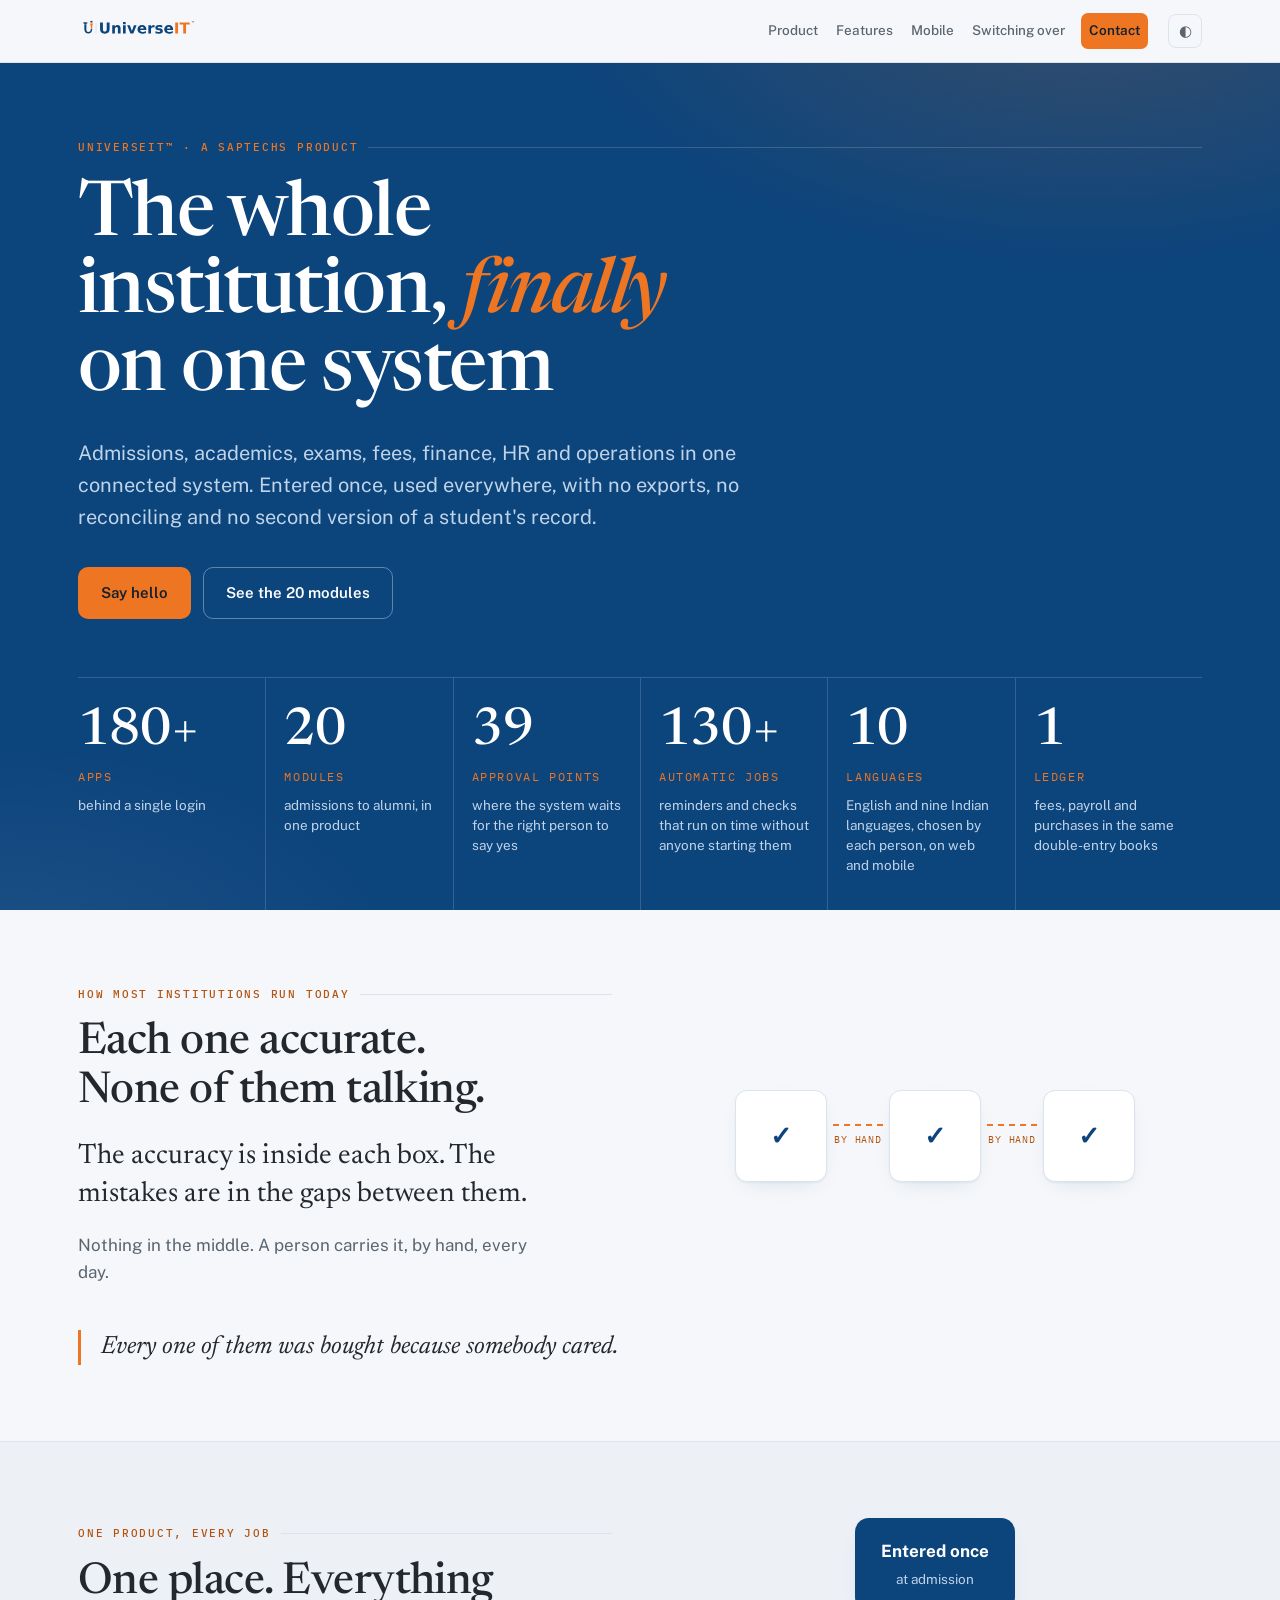
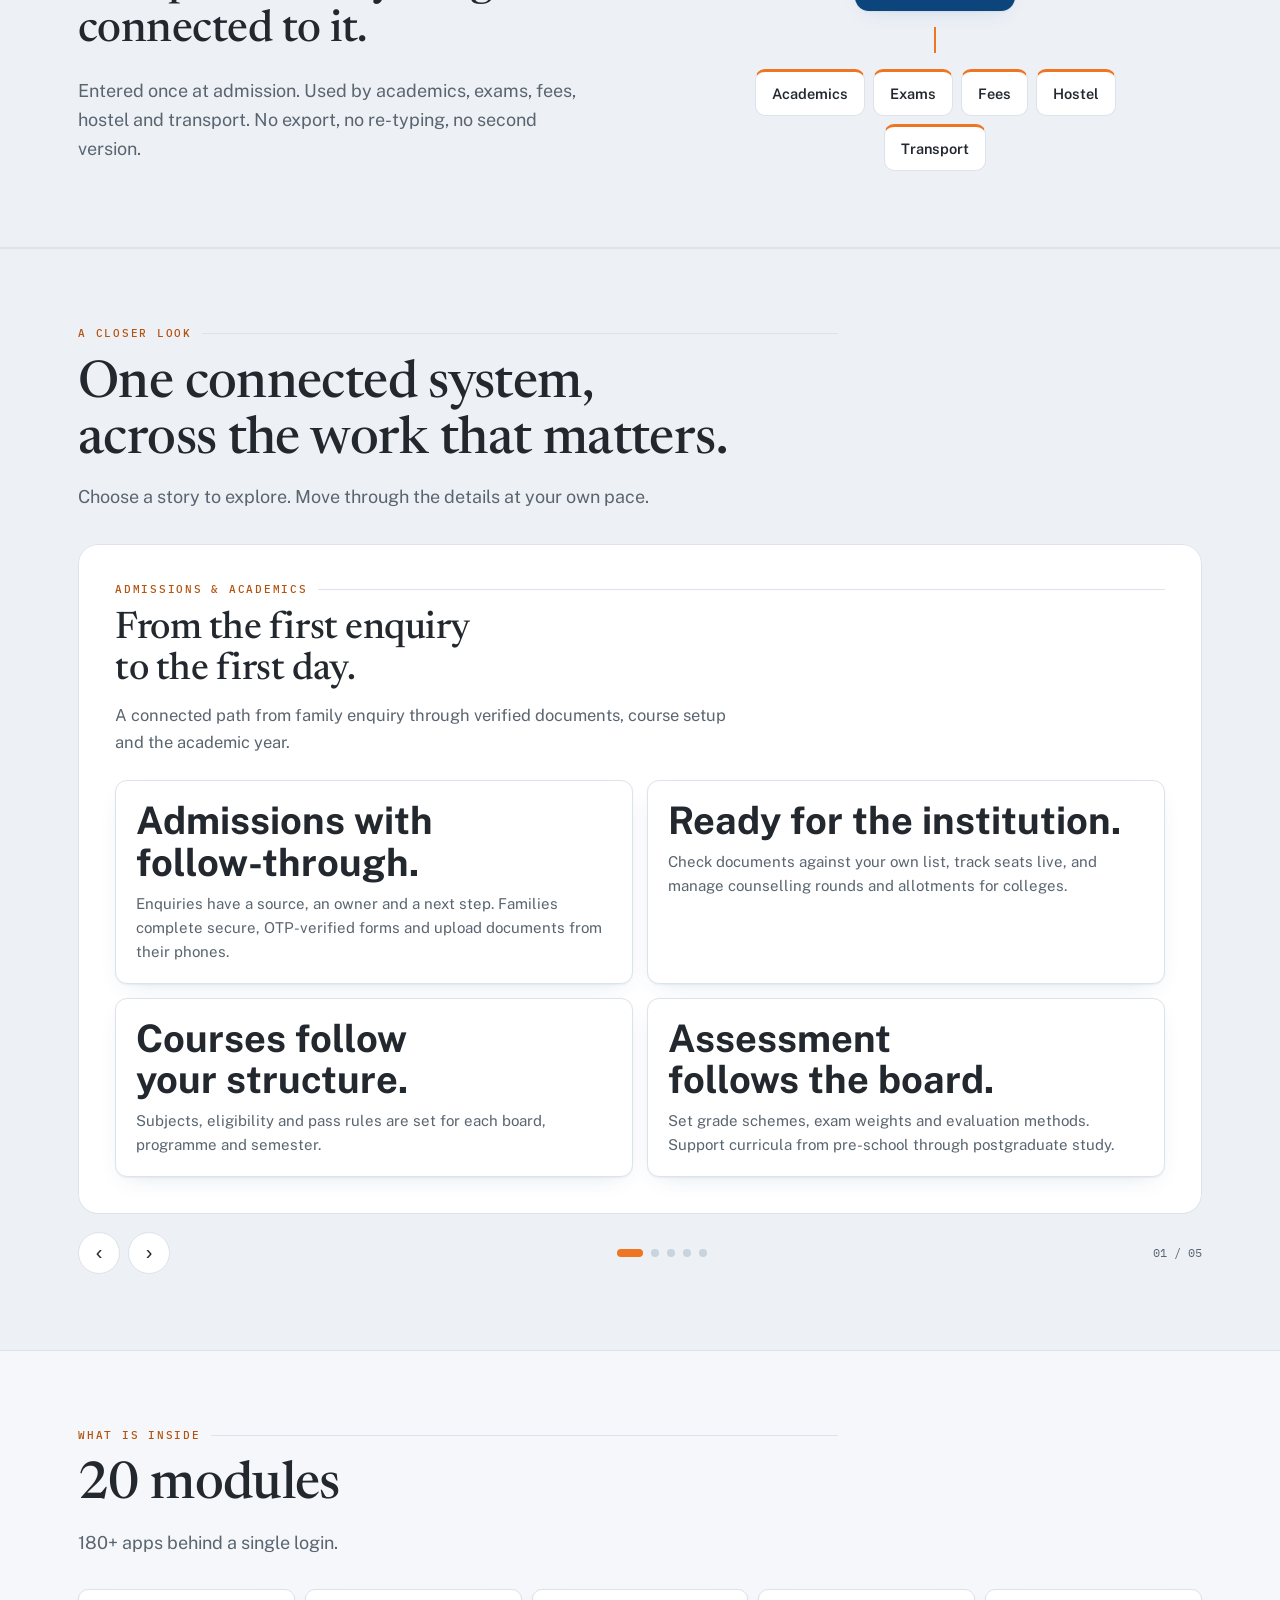
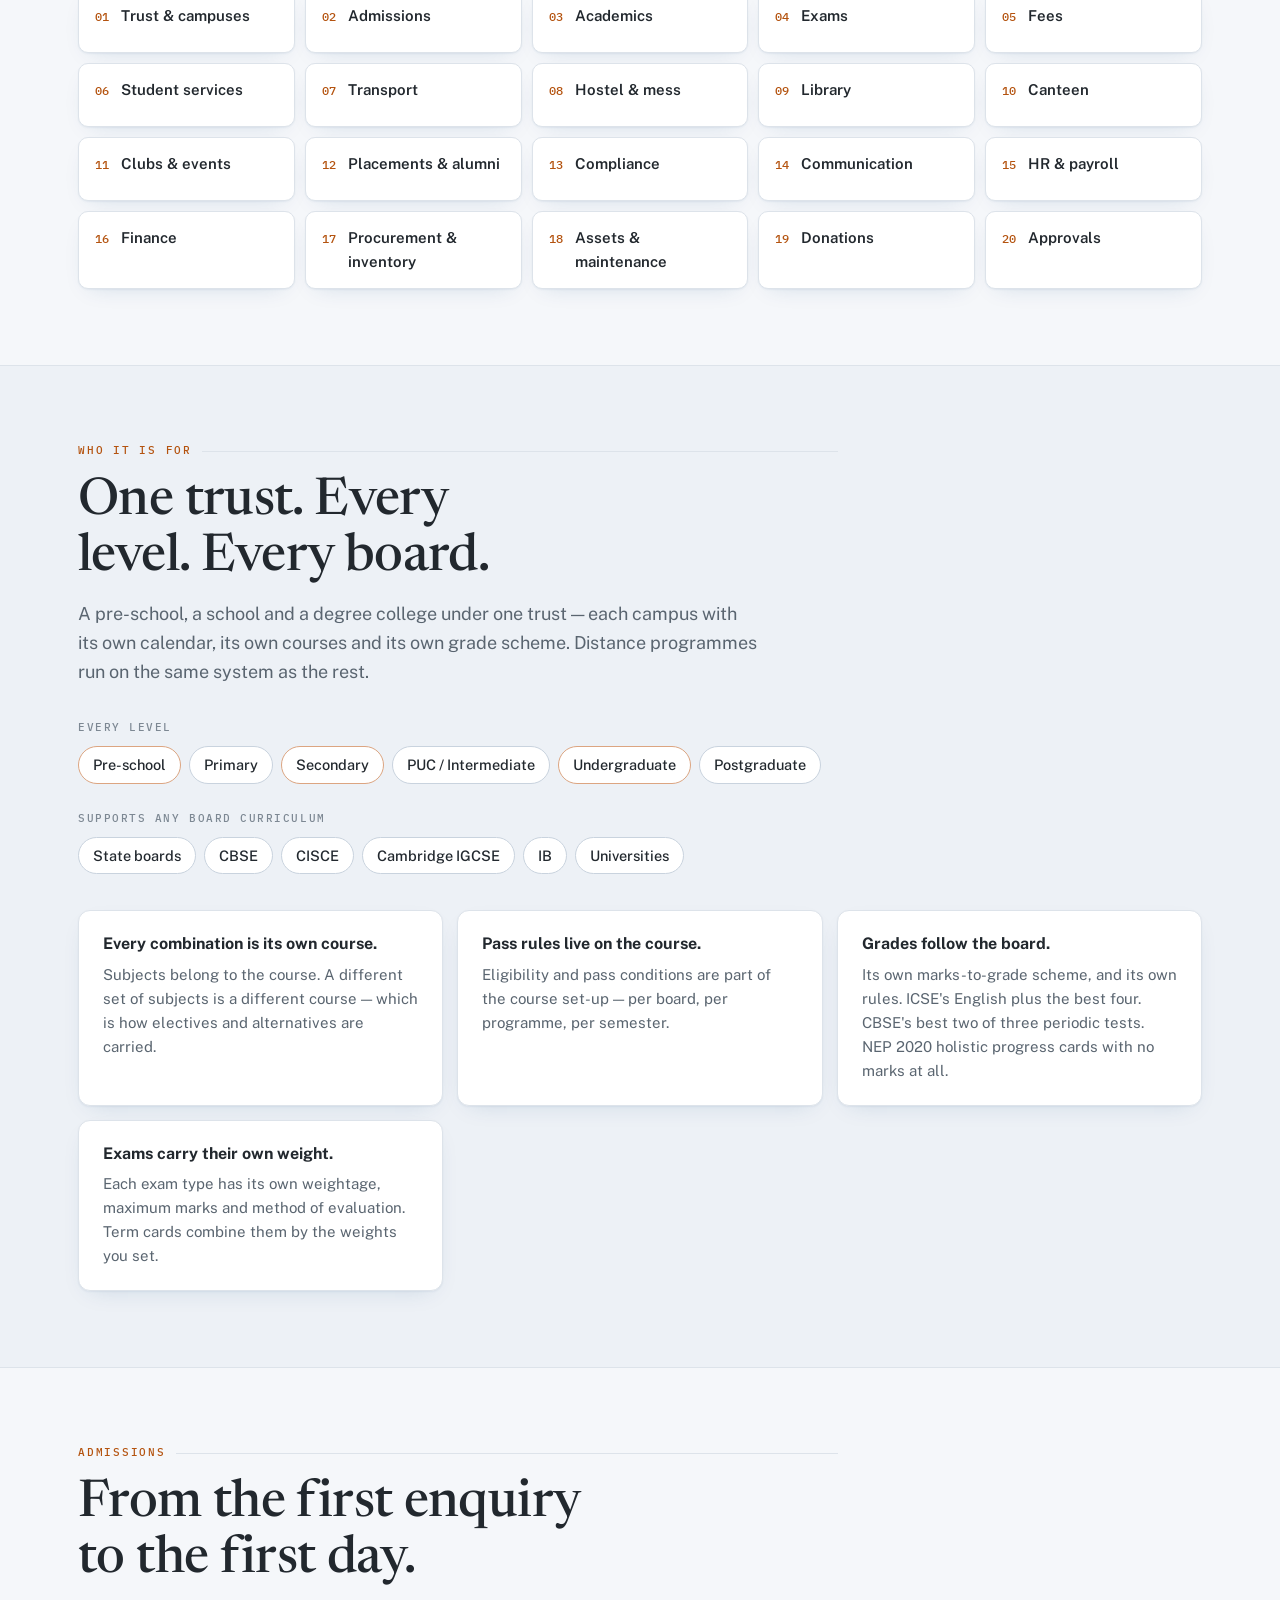
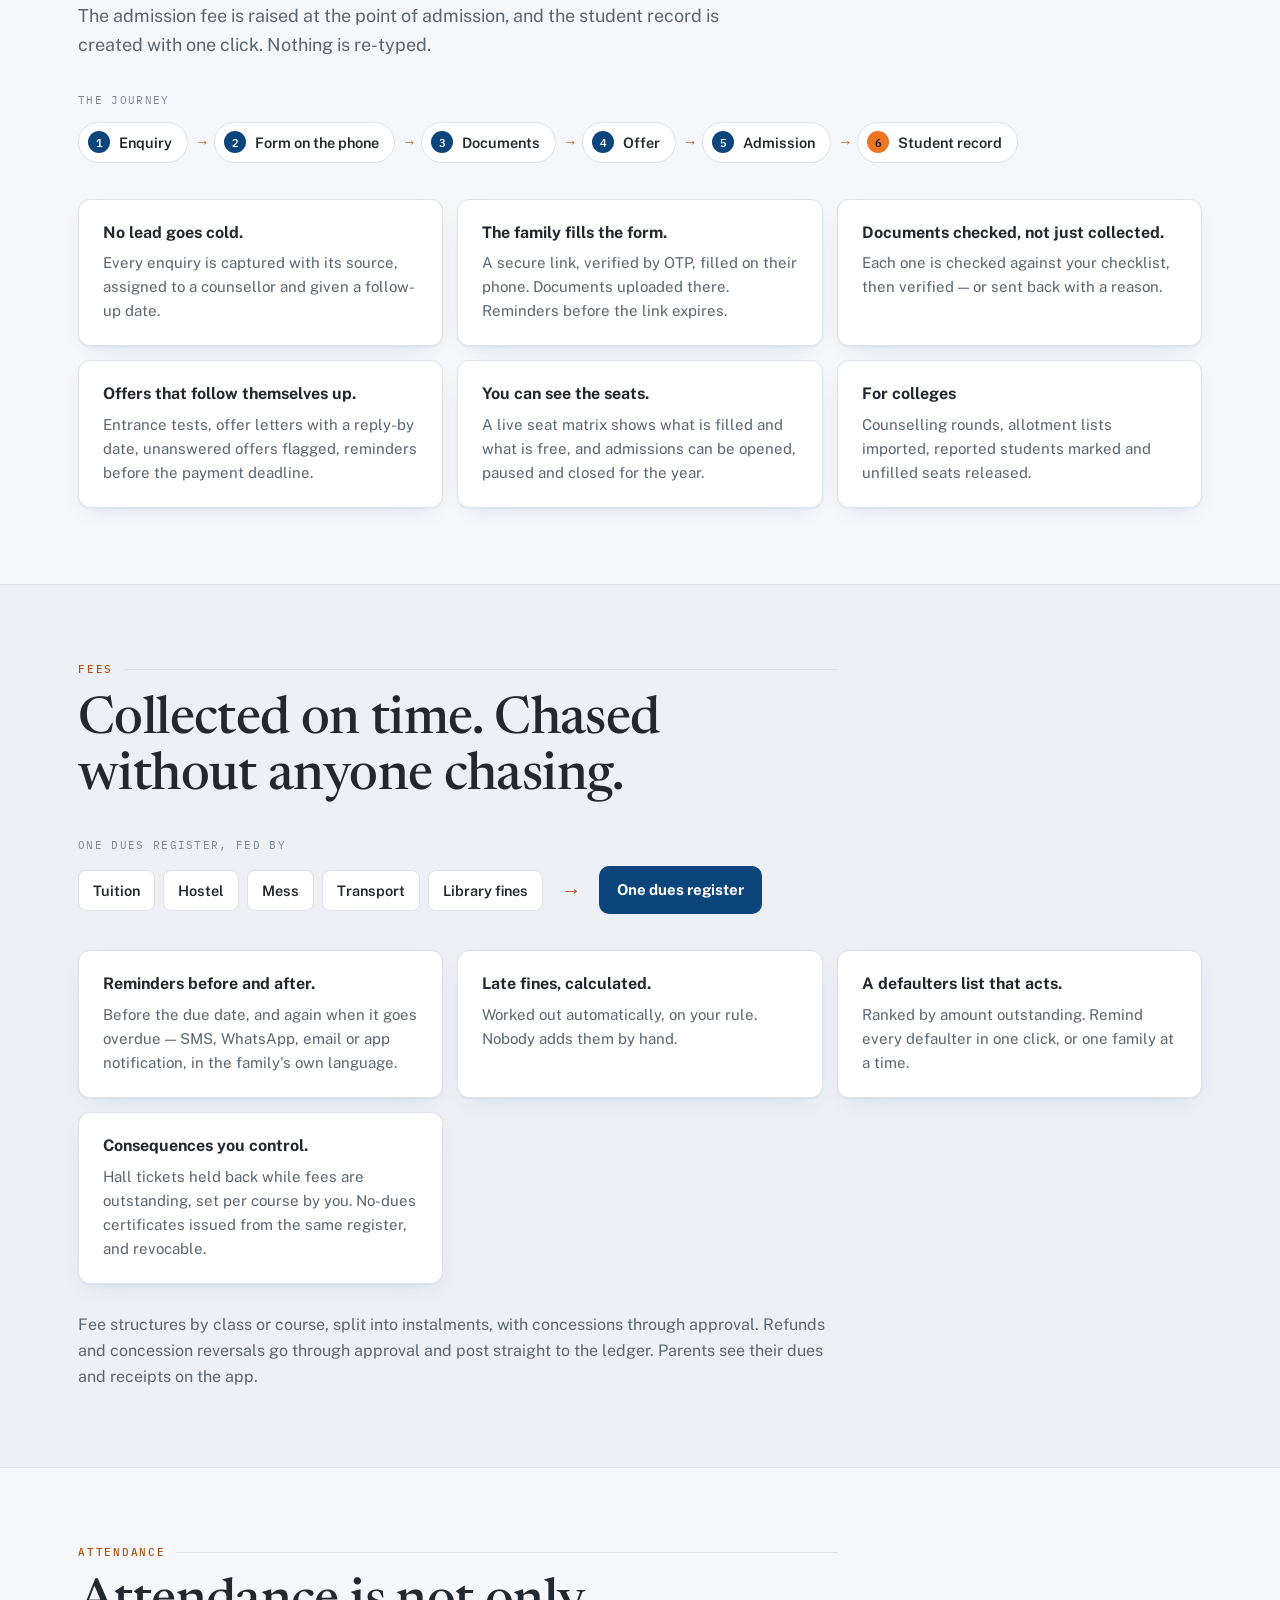
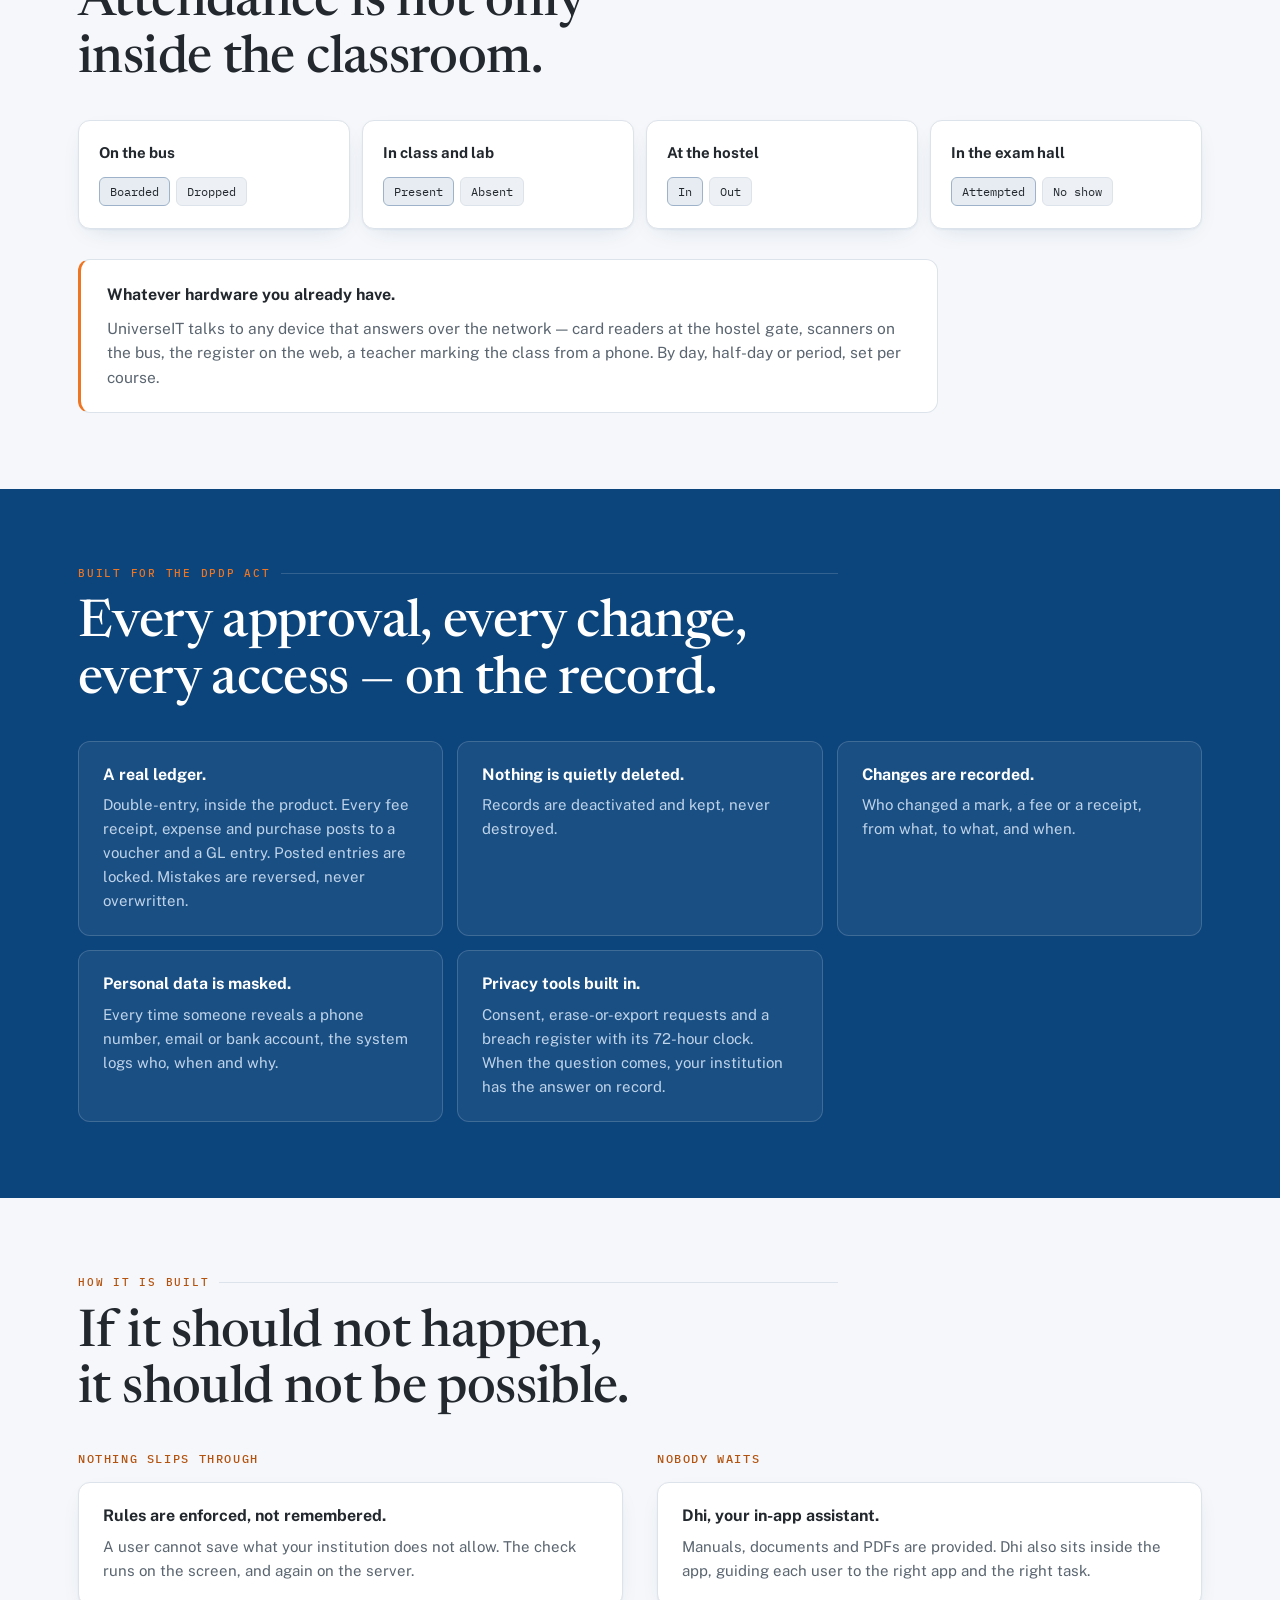
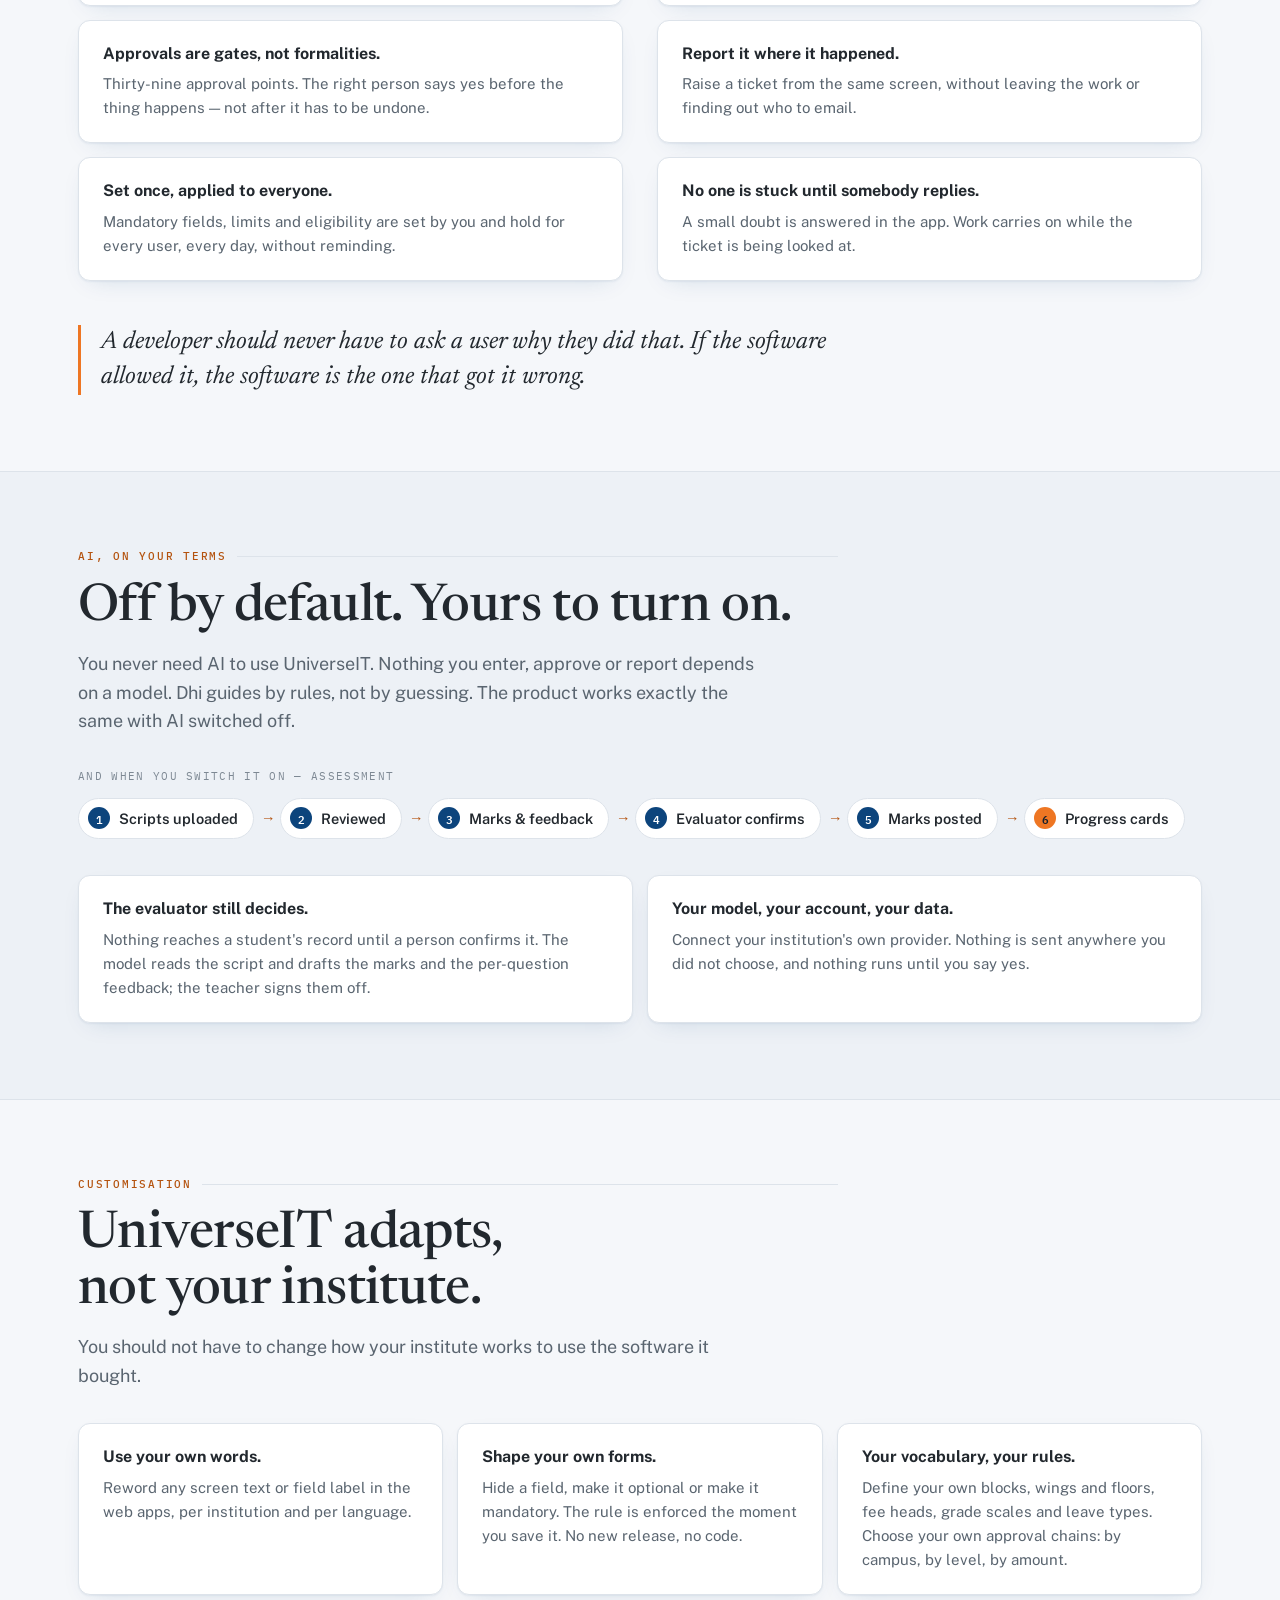
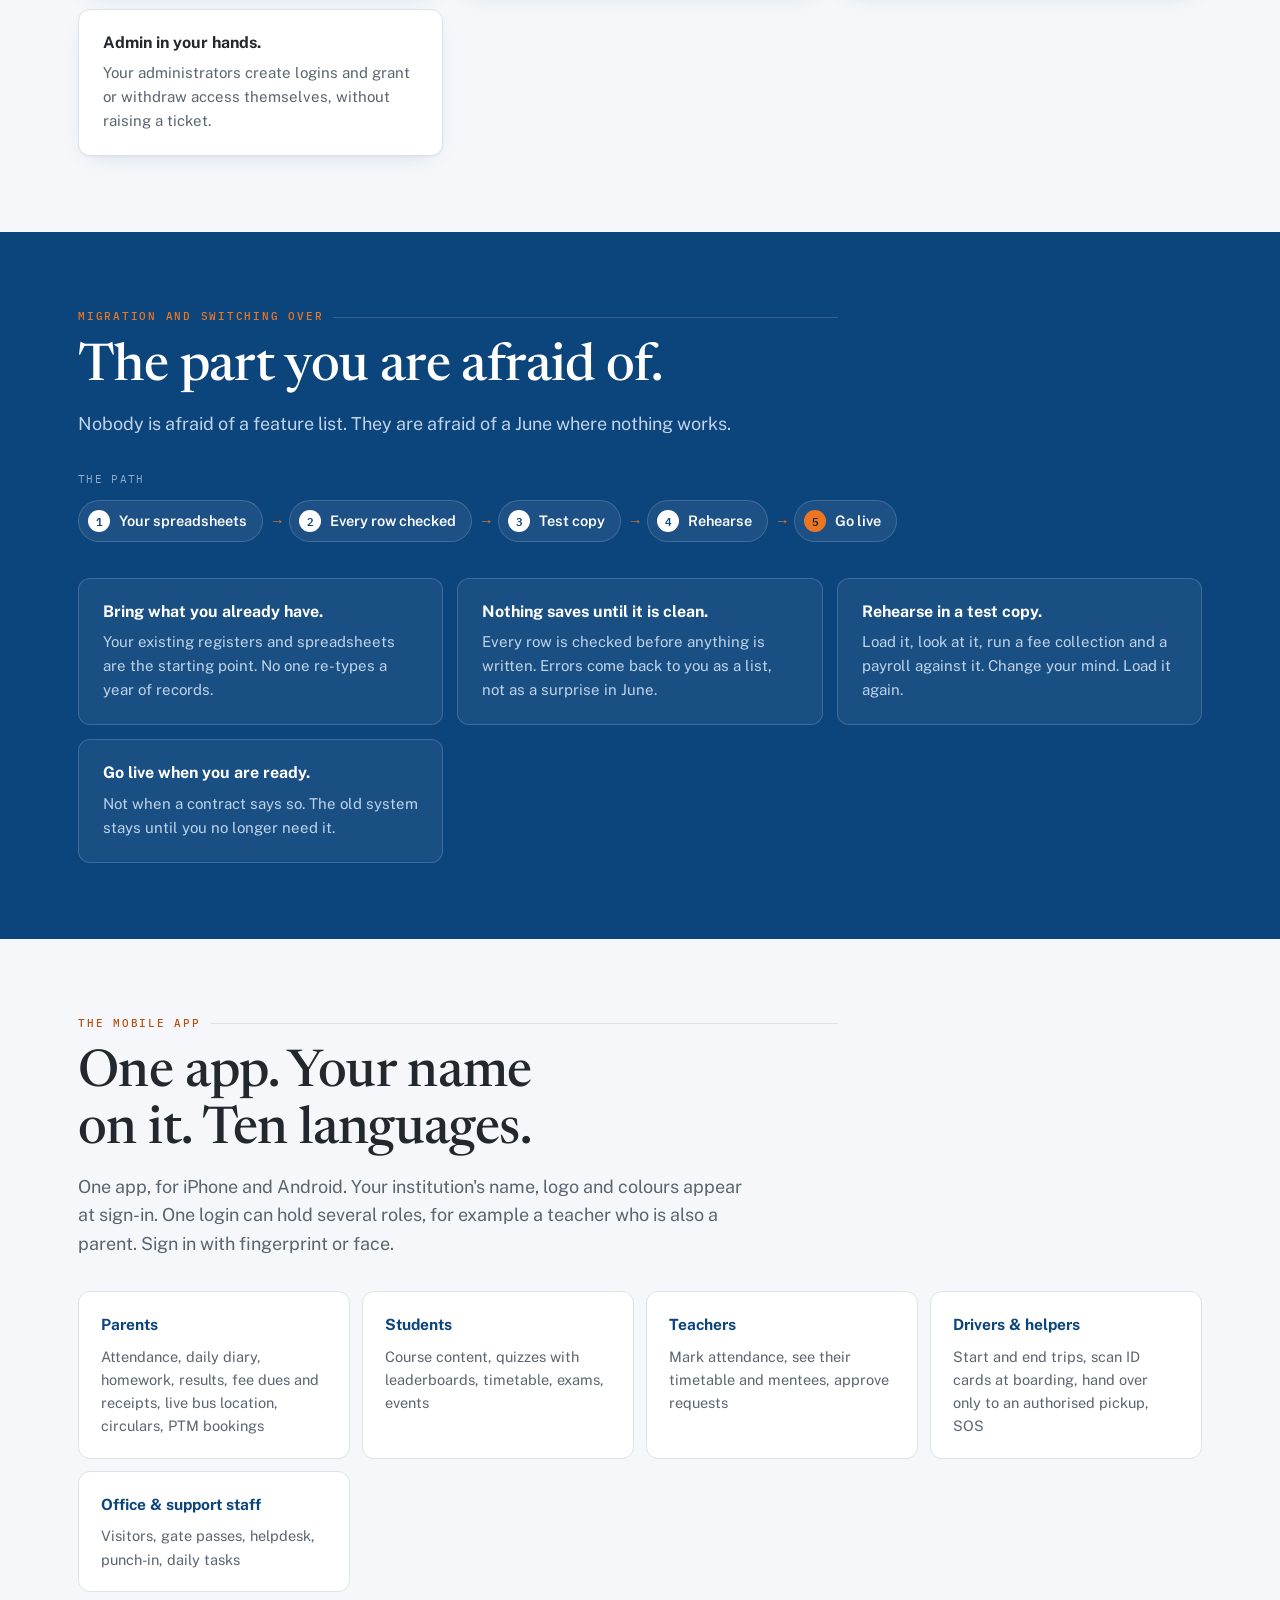
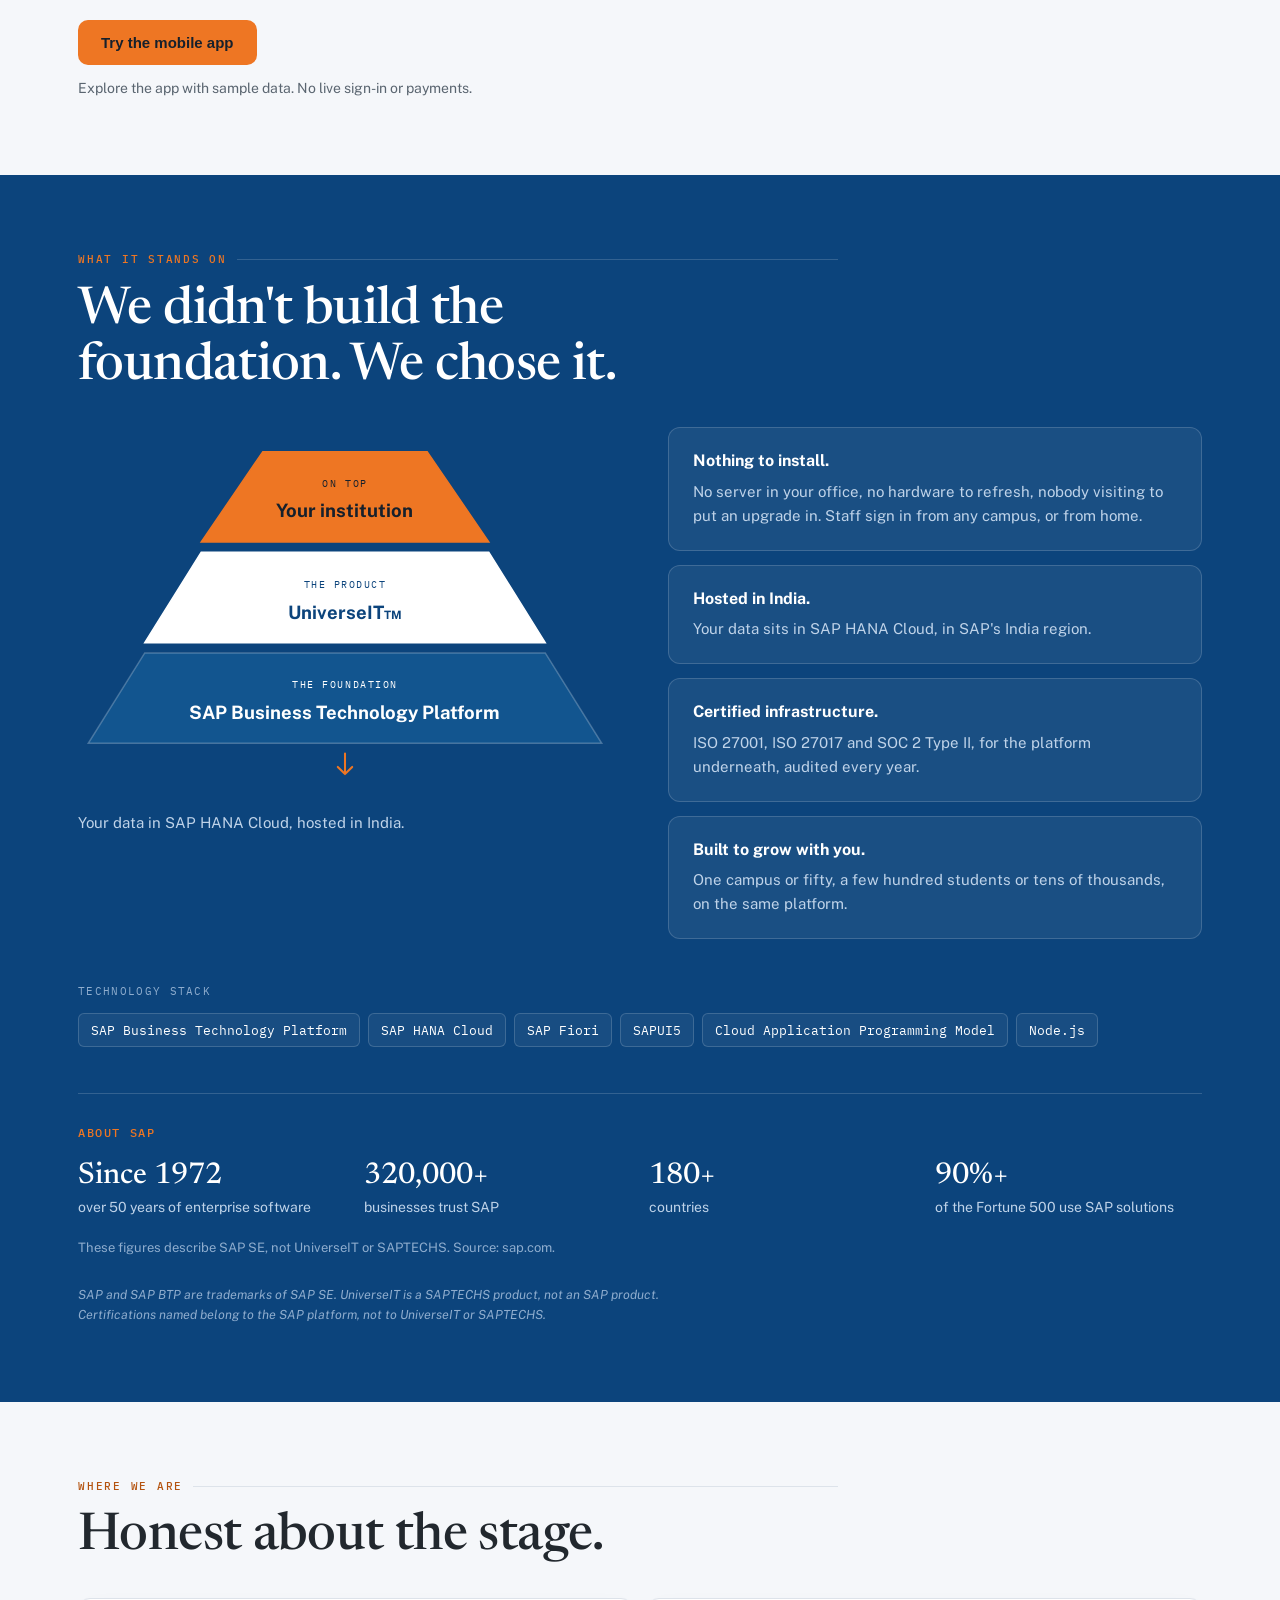
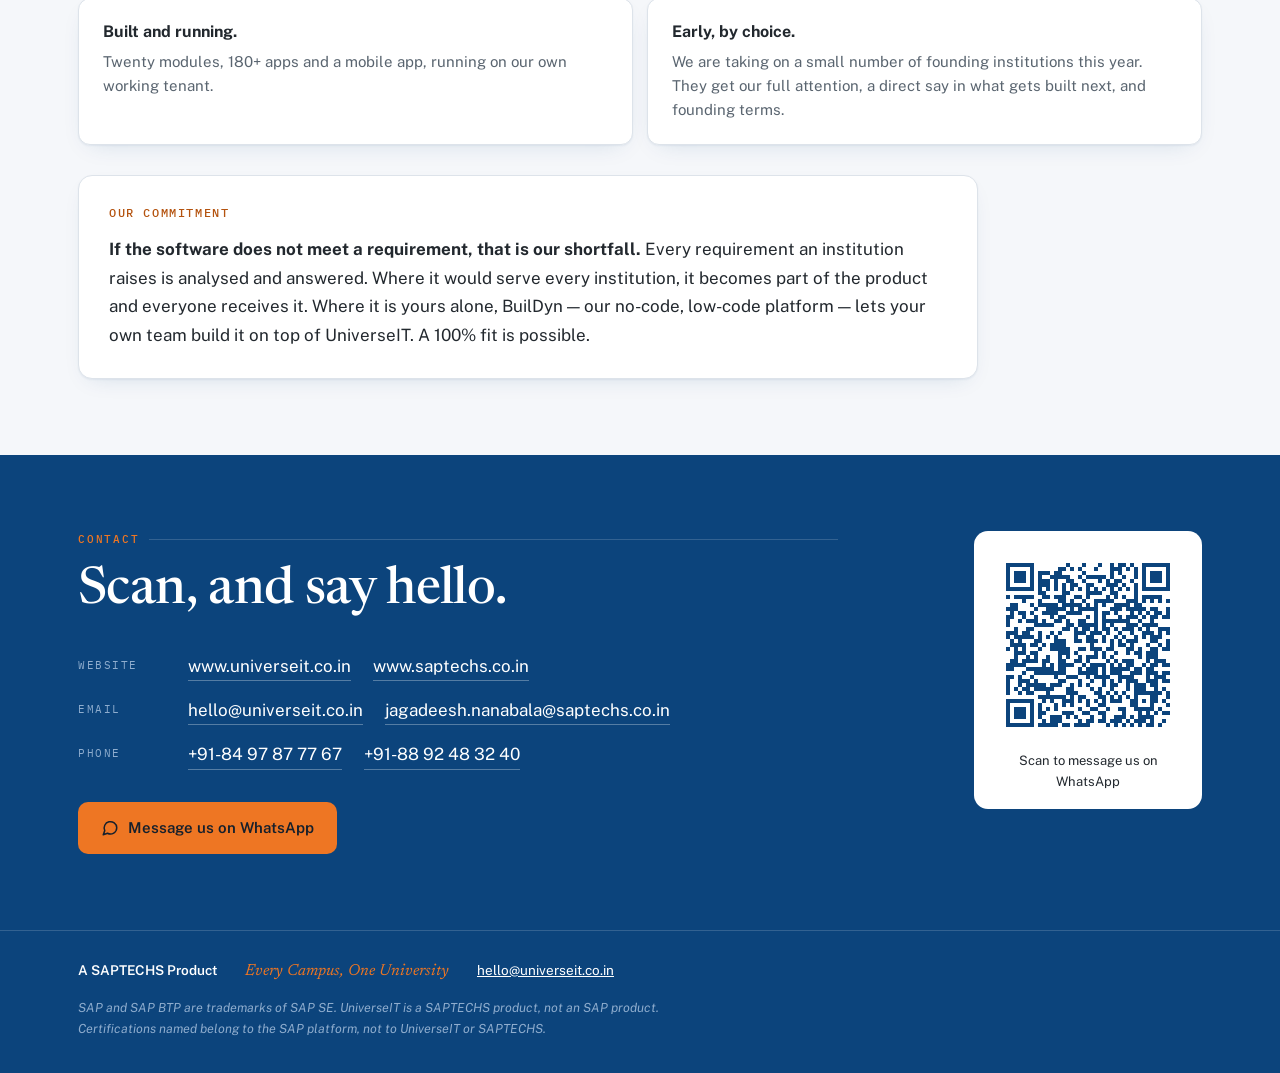
==== commit aadfde2d: "Show the platform as a three-tier pyramid" ====
--- a/index.html
+++ b/index.html
@@ -442,13 +442,17 @@
 .role p { font-size: 14.5px; color: var(--muted); margin-top: 8px; }
 
 /* ================= PLATFORM ================= */
-.stack { display: grid; gap: 8px; max-width: 520px; }
-.layer { border-radius: 12px; padding: 18px 22px; display: flex; justify-content: space-between; align-items: baseline; gap: 14px; }
-.layer b { font-size: 16px; }
-.layer span { font-family: var(--mono); font-size: 11px; letter-spacing: .1em; text-transform: uppercase; opacity: .85; }
-.layer.l3 { background: var(--orange); color: var(--on-orange); }
-.layer.l2 { background: #fff; color: var(--blue); border: 1px solid var(--ink-rule); }
-.layer.l1 { background: var(--ink-2); color: #fff; border: 1px solid var(--ink-rule); }
+.pyramid-figure { width: min(100%, 540px); margin: 0 auto; }
+.pyramid-svg { display: block; width: 100%; height: auto; overflow: visible; }
+.pyramid-svg .tier { stroke: rgba(255,255,255,.24); stroke-width: 1.5; }
+.pyramid-svg .tier-top { fill: var(--orange); stroke: var(--orange); }
+.pyramid-svg .tier-middle { fill: #fff; stroke: #fff; }
+.pyramid-svg .tier-base { fill: var(--ink-2); }
+.pyramid-svg .tier-title { font-family: var(--sans); font-size: 18px; font-weight: 700; text-anchor: middle; }
+.pyramid-svg .tier-kicker { font-family: var(--mono); font-size: 10px; letter-spacing: 1.5px; text-anchor: middle; }
+.pyramid-svg .top-ink { fill: var(--on-orange); }
+.pyramid-svg .middle-ink { fill: var(--blue); }
+.pyramid-svg .base-ink { fill: #fff; }
 .layer-note { font-size: 15px; color: var(--ink-muted); margin-top: 14px; }
 .techs { display: flex; flex-wrap: wrap; gap: 8px; margin: 36px 0; }
 .techs li { font-family: var(--mono); font-size: 12.5px; padding: 6px 12px; border-radius: 6px; border: 1px solid var(--ink-rule); color: var(--ink-text); background: rgba(255,255,255,.05); }
@@ -471,13 +475,10 @@
 .app-dialog-title small { display: block; font-size: 12px; font-weight: 400; color: var(--muted); margin-top: 2px; }
 .app-dialog-close { display: grid; place-items: center; flex: none; width: 40px; height: 40px; border: 1px solid var(--border); border-radius: 50%; color: var(--text); background: var(--surface); cursor: pointer; font-size: 24px; line-height: 1; }
 .app-dialog-close:hover { border-color: var(--blue); color: var(--blue); }
-.app-dialog-body { min-height: 0; display: grid; grid-template-rows: auto minmax(0,1fr); padding: 12px 18px 16px; background: radial-gradient(ellipse at center, color-mix(in srgb, var(--blue) 9%, var(--bg)), var(--bg) 68%); }
-.app-device-picker { display: flex; align-items: center; justify-content: center; flex-wrap: wrap; gap: 7px; padding: 0 0 8px; }
-.app-device-picker button { border: 1px solid var(--border); border-radius: 999px; padding: 7px 13px; color: var(--muted); background: var(--surface); cursor: pointer; font: 600 12px var(--sans); }
-.app-device-picker button[aria-pressed="true"] { border-color: var(--blue); color: #fff; background: var(--blue); }
-.app-frame { min-height: 0; overflow: auto; border-radius: 18px; background: transparent; }
-.app-frame iframe { display: block; width: 100%; height: 100%; min-height: 600px; border: 0; background: transparent; }
-@media (max-width: 640px) { .app-dialog { width: 100vw; height: 100dvh; border: 0; border-radius: 0; } .app-dialog-head { padding: 10px 14px; } .app-dialog-body { padding: 8px 8px max(8px, env(safe-area-inset-bottom)); } .app-frame { border-radius: 12px; } .app-frame iframe { min-height: 500px; } }
+.app-dialog-body { display: grid; grid-template: minmax(0,1fr) / minmax(0,1fr); min-width: 0; min-height: 0; height: 100%; padding: 0; overflow: hidden; background: radial-gradient(ellipse at center, color-mix(in srgb, var(--blue) 9%, var(--bg)), var(--bg) 68%); }
+.app-frame { width: 100%; height: 100%; min-width: 0; min-height: 0; overflow: hidden; border-radius: 18px; background: transparent; }
+.app-frame iframe { display: block; width: 100%; height: 100%; min-height: 0; border: 0; background: transparent; }
+@media (max-width: 640px) { .app-dialog { width: 100vw; height: 100dvh; border: 0; border-radius: 0; } .app-dialog-head { padding: 10px 14px; } .app-frame { border-radius: 0; } }
 @media (prefers-reduced-motion: reduce) { .app-dialog[open] { animation: none; } }
 
 /* ================= STAGE ================= */
@@ -954,12 +955,6 @@
     <button class="app-dialog-close" id="closeAppPreview" type="button" aria-label="Close mobile app preview">×</button>
   </div>
   <div class="app-dialog-body">
-    <div class="app-device-picker" role="group" aria-label="Choose prototype device">
-      <button type="button" data-device="iphone" aria-pressed="true">iPhone</button>
-      <button type="button" data-device="android" aria-pressed="false">Android</button>
-      <button type="button" data-device="ipad" aria-pressed="false">iPad</button>
-      <button type="button" data-device="landscape" aria-pressed="false">iPad landscape</button>
-    </div>
     <div class="app-frame"><iframe id="appPreviewFrame" title="Interactive UniverseIT mobile app prototype" data-src="./prototype/?embed=1" loading="lazy" allow="clipboard-read; clipboard-write"></iframe></div>
   </div>
 </dialog>
@@ -976,11 +971,22 @@
     </div>
     <div class="split" style="align-items:start">
       <div>
-        <div class="stack" aria-label="Three layers">
-          <div class="layer l3"><b>Your institution</b><span>On top</span></div>
-          <div class="layer l2"><b>UniverseIT</b><span>Above it</span></div>
-          <div class="layer l1"><b>SAP Business Technology Platform</b><span>At the base</span></div>
-        </div>
+        <figure class="pyramid-figure">
+          <svg class="pyramid-svg" viewBox="0 0 520 360" role="img" aria-labelledby="platformPyramidTitle platformPyramidDesc">
+            <title id="platformPyramidTitle">The UniverseIT platform pyramid</title>
+            <desc id="platformPyramidDesc">Your institution is at the top, UniverseIT is the middle layer, and SAP Business Technology Platform forms the foundation.</desc>
+            <polygon class="tier tier-top" points="180,24 340,24 400,112 120,112"></polygon>
+            <polygon class="tier tier-middle" points="120,122 400,122 455,210 65,210"></polygon>
+            <polygon class="tier tier-base" points="65,220 455,220 510,308 10,308"></polygon>
+            <text class="tier-kicker top-ink" x="260" y="58">ON TOP</text>
+            <text class="tier-title top-ink" x="260" y="88">Your institution</text>
+            <text class="tier-kicker middle-ink" x="260" y="157">THE PRODUCT</text>
+            <text class="tier-title middle-ink" x="260" y="187">UniverseIT™</text>
+            <text class="tier-kicker base-ink" x="260" y="254">THE FOUNDATION</text>
+            <text class="tier-title base-ink" x="260" y="284">SAP Business Technology Platform</text>
+            <path d="M260 318v20m-7-7 7 7 7-7" fill="none" stroke="var(--orange)" stroke-width="2" stroke-linecap="round" stroke-linejoin="round"></path>
+          </svg>
+        </figure>
         <p class="layer-note">Your data in SAP HANA Cloud, hosted in India.</p>
       </div>
       <div class="points" style="grid-template-columns:1fr">
@@ -1085,23 +1091,11 @@
   var closeButton = document.getElementById("closeAppPreview");
   var frame = document.getElementById("appPreviewFrame");
   if (!dialog || !openButton || !closeButton || !frame) return;
-  var frameReady = false, pendingDevice = "iphone";
-  frame.addEventListener("load", function () {
-    frameReady = true;
-    frame.contentWindow.postMessage({ type: "universeit-device", device: pendingDevice }, window.location.origin);
-  });
   function close() { dialog.close(); openButton.focus(); }
   openButton.addEventListener("click", function () {
     dialog.showModal();
     if (!frame.src) frame.src = new URL(frame.getAttribute("data-src"), window.location.href).href;
     closeButton.focus();
-  });
-  dialog.querySelectorAll("[data-device]").forEach(function (button) {
-    button.addEventListener("click", function () {
-      pendingDevice = button.getAttribute("data-device");
-      dialog.querySelectorAll("[data-device]").forEach(function (item) { item.setAttribute("aria-pressed", item === button ? "true" : "false"); });
-      if (frameReady) frame.contentWindow.postMessage({ type: "universeit-device", device: pendingDevice }, window.location.origin);
-    });
   });
   closeButton.addEventListener("click", close);
   dialog.addEventListener("click", function (event) { if (event.target === dialog) close(); });
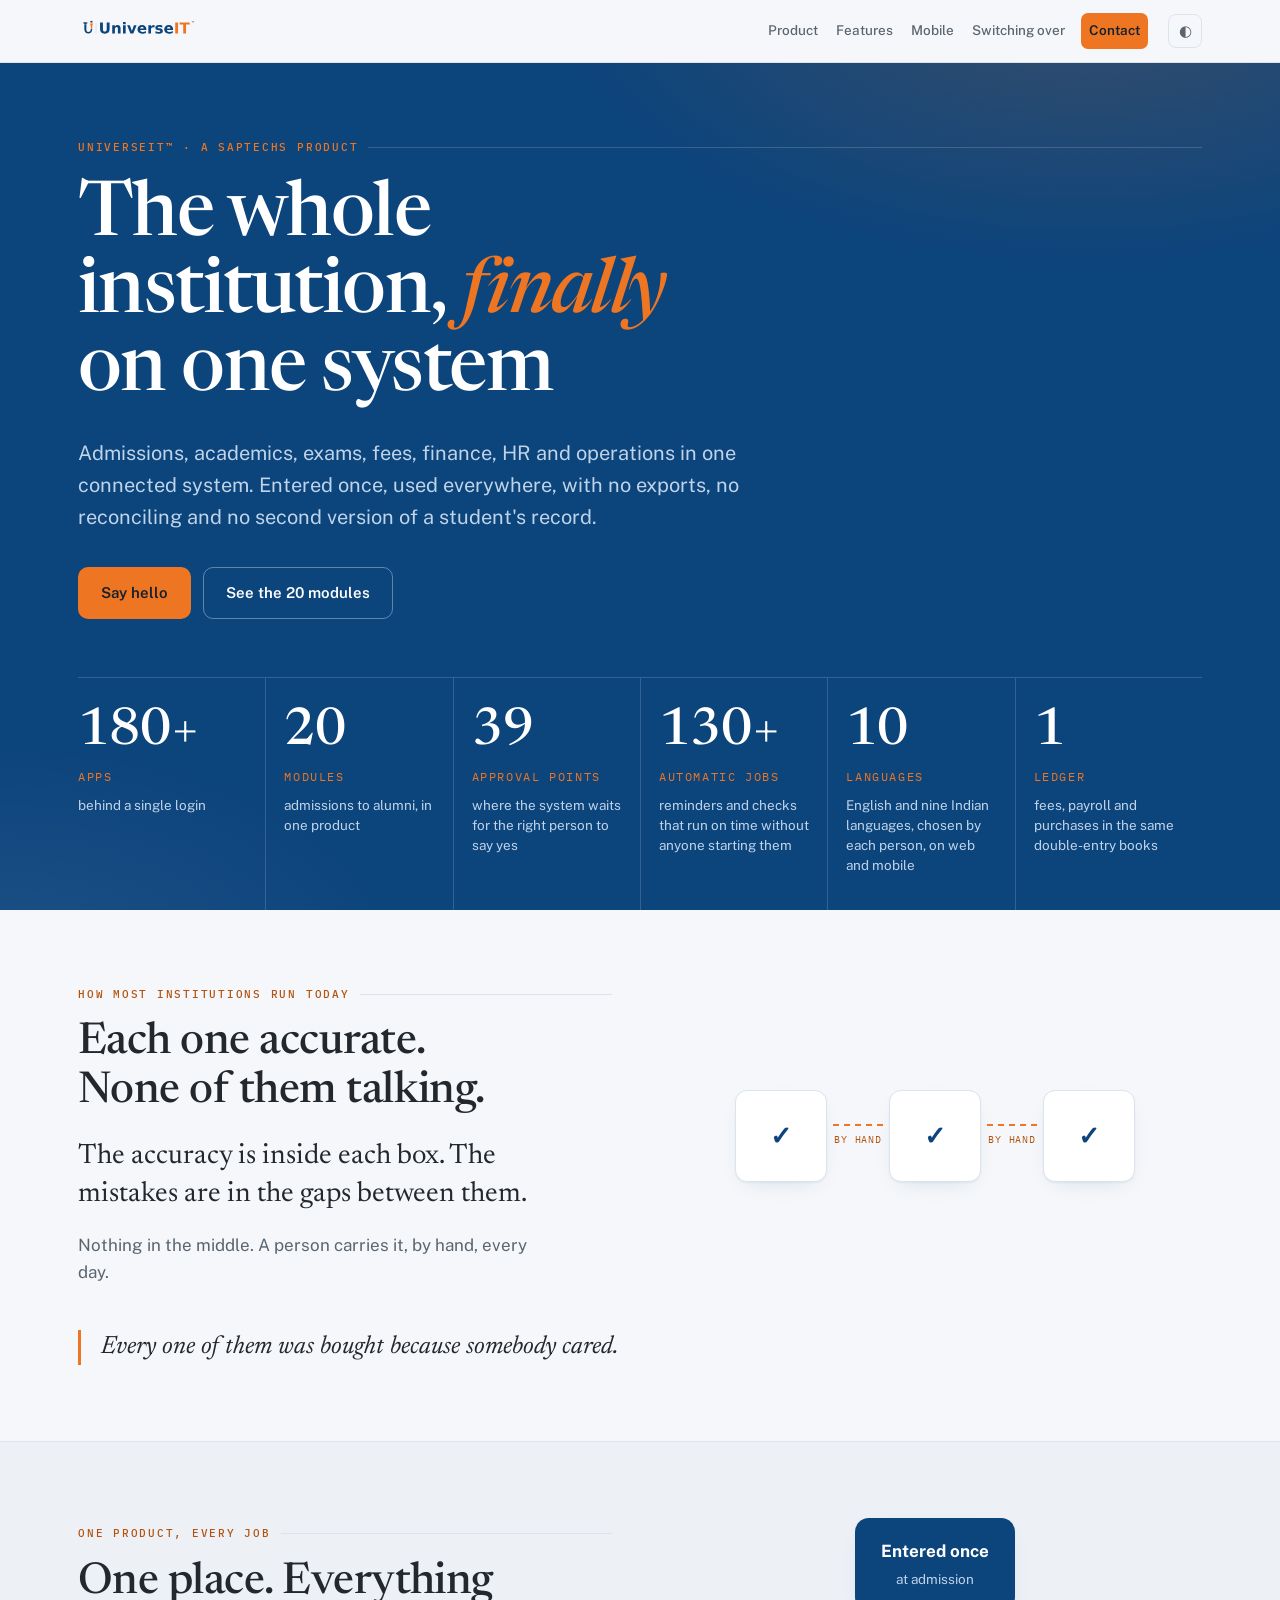
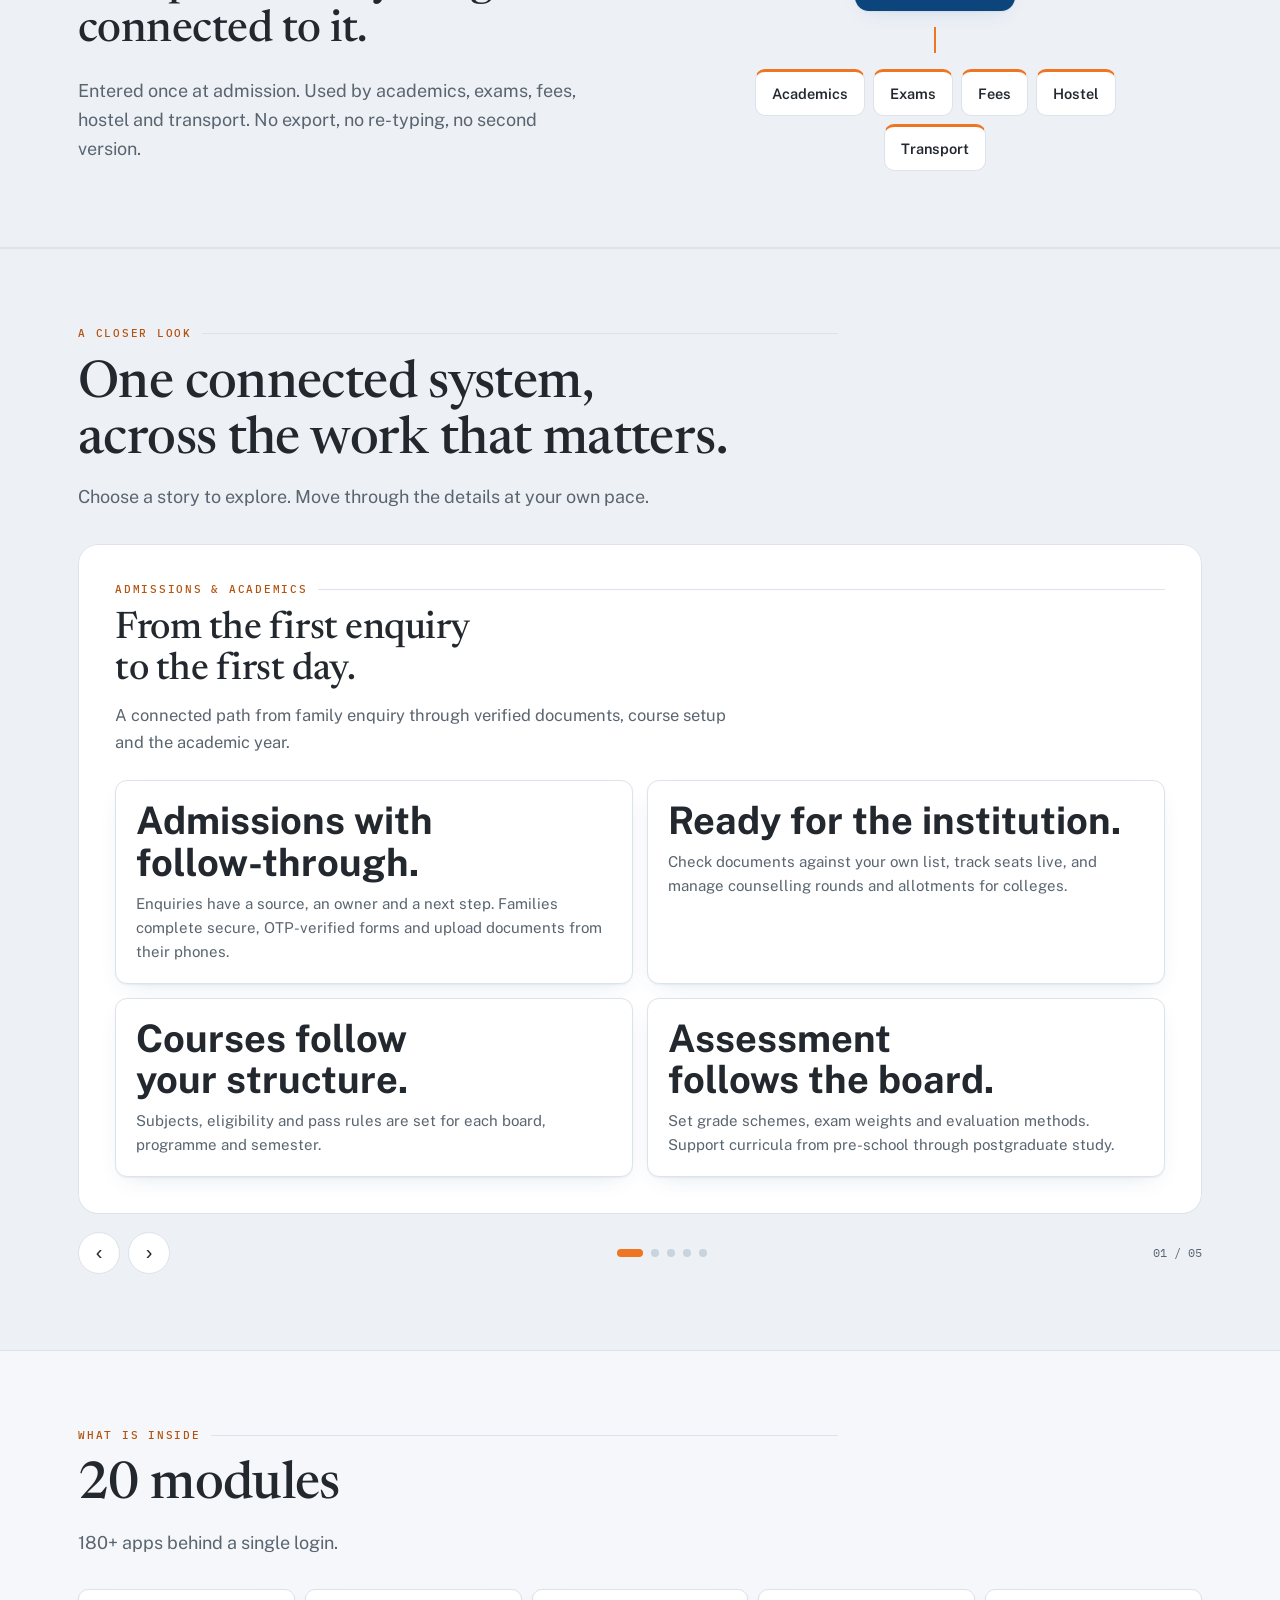
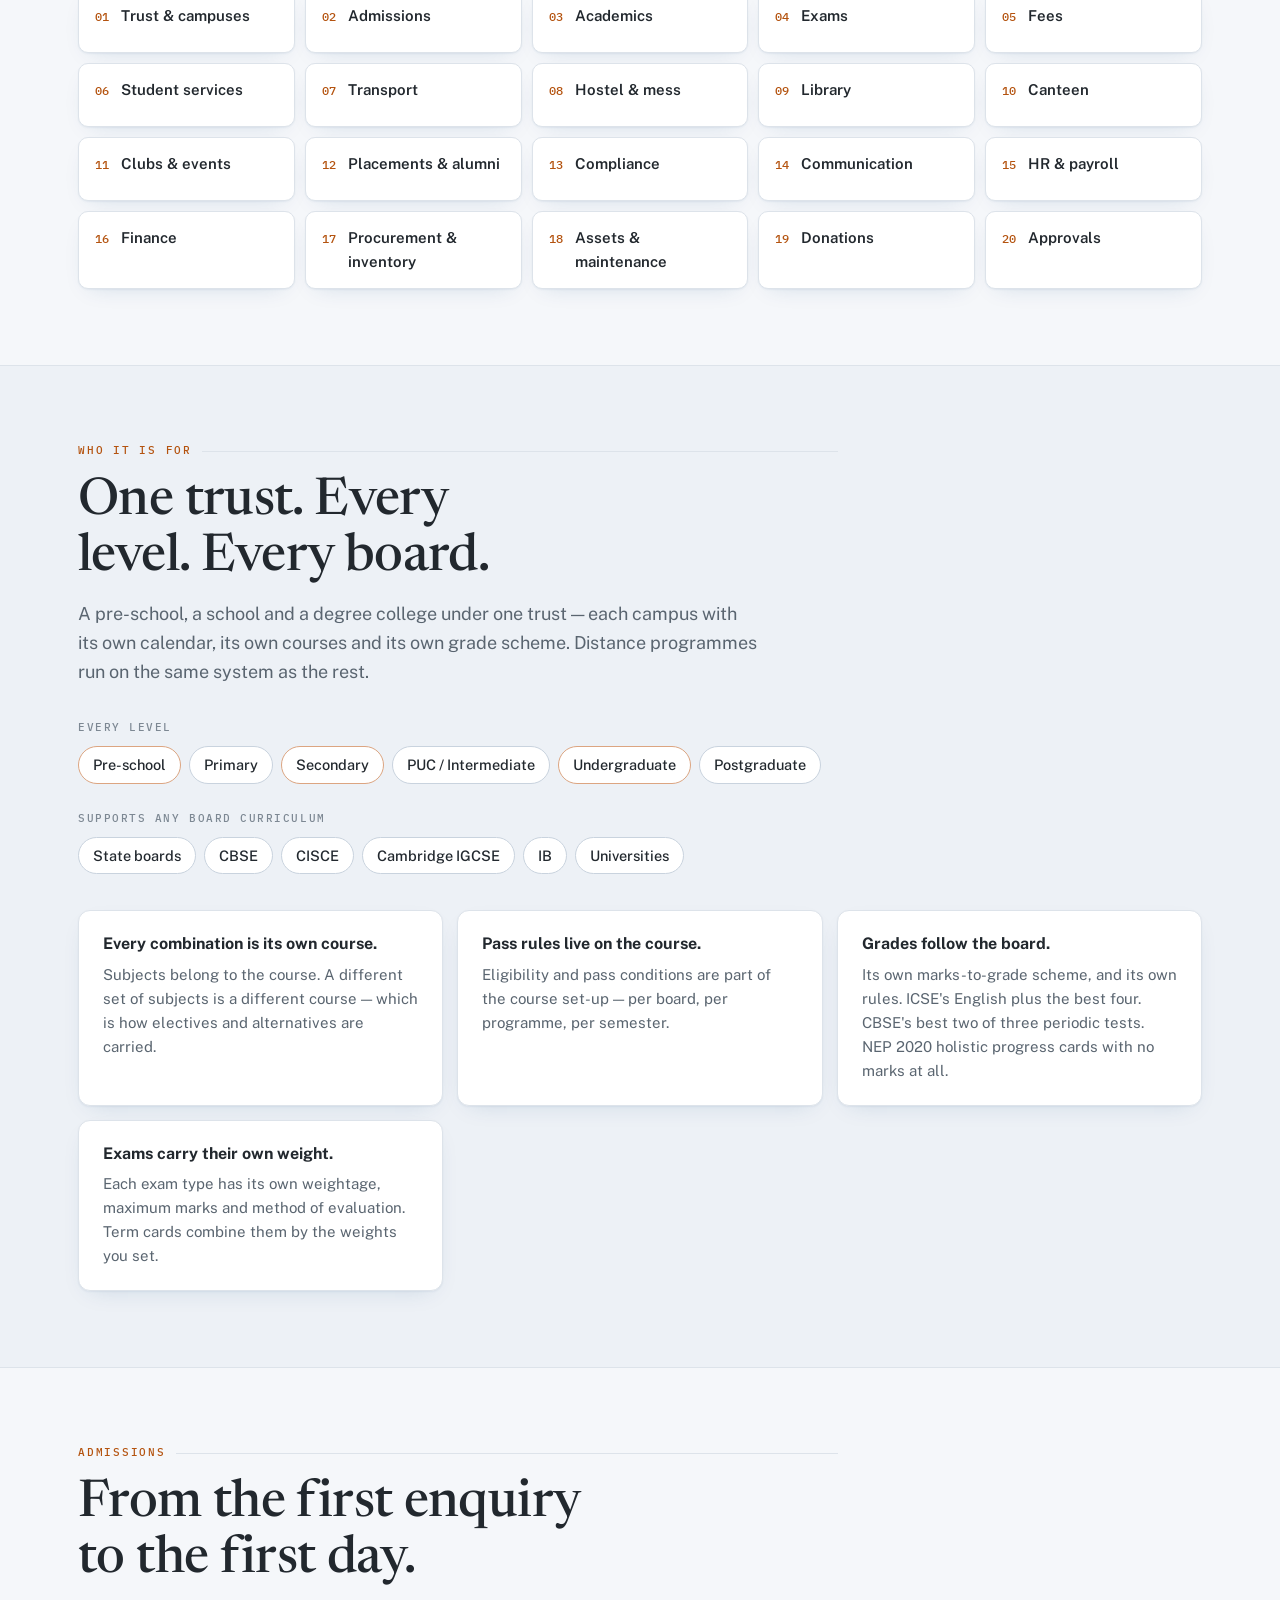
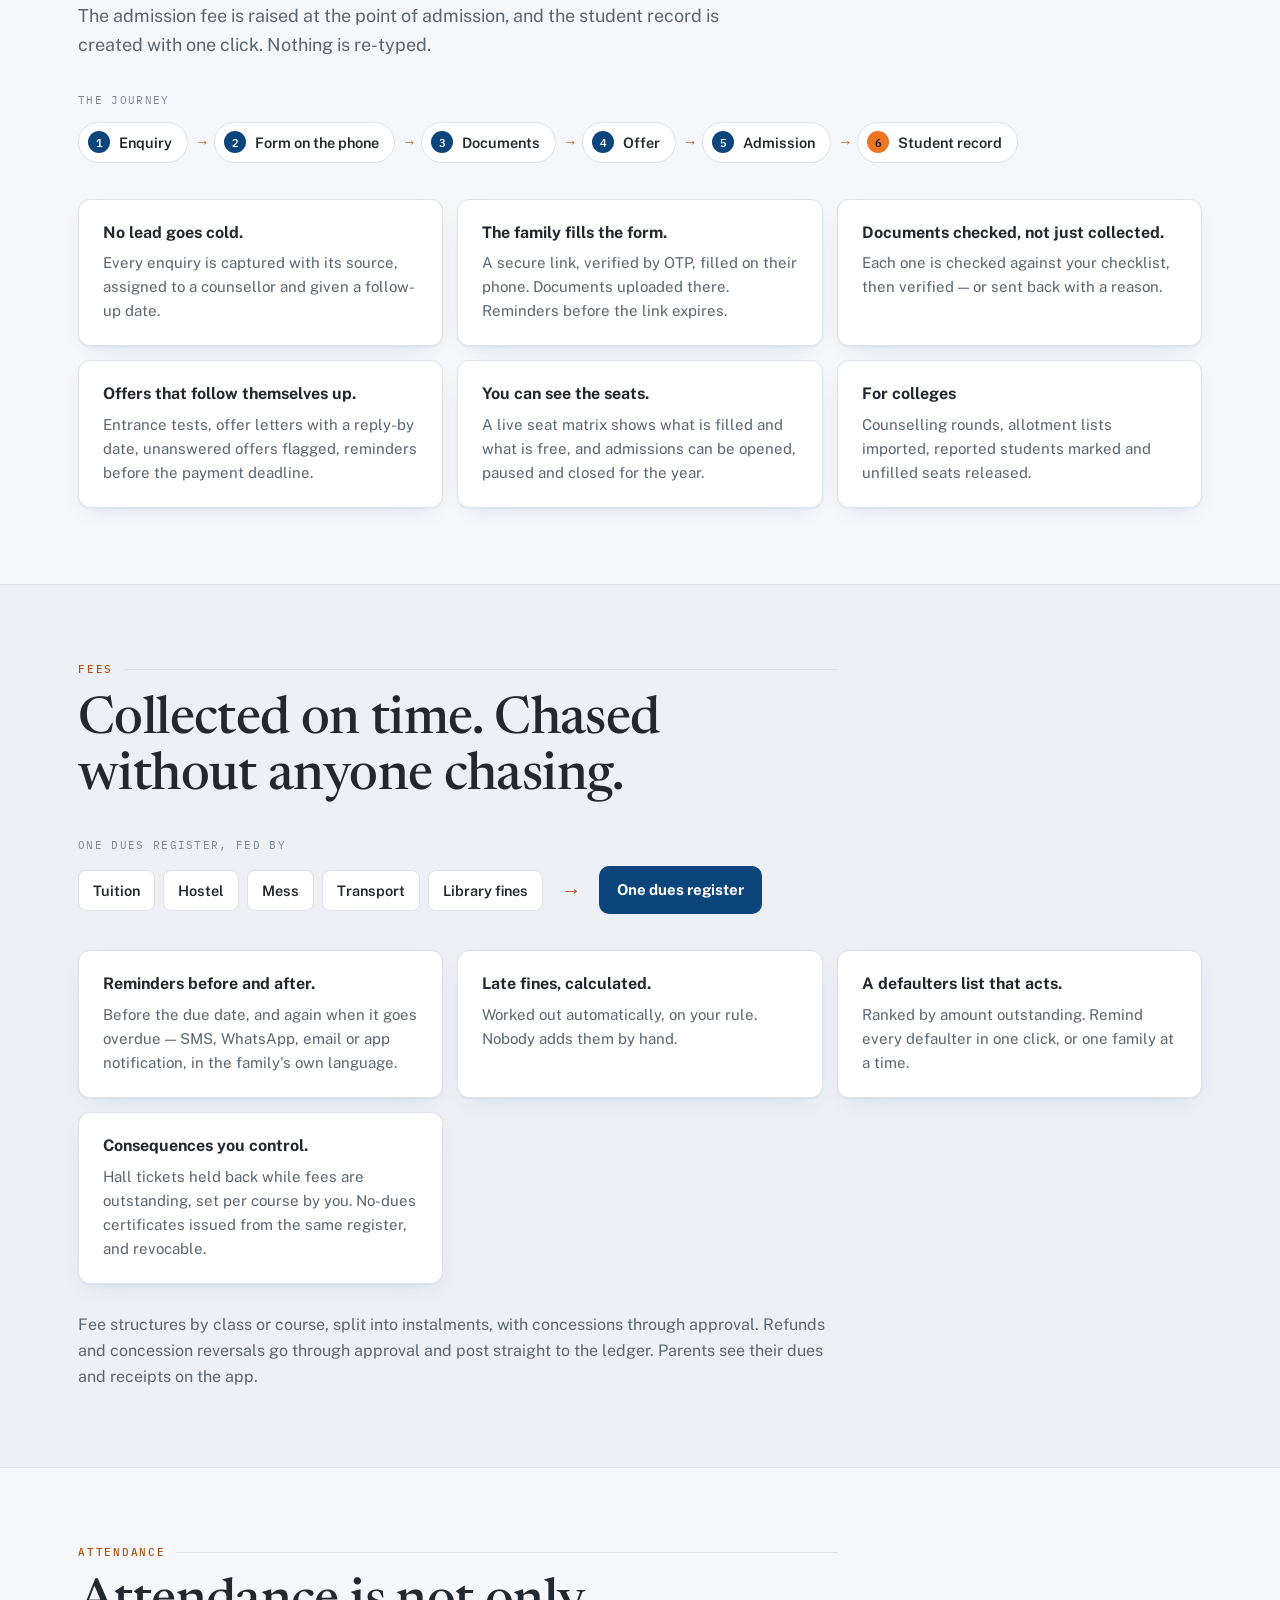
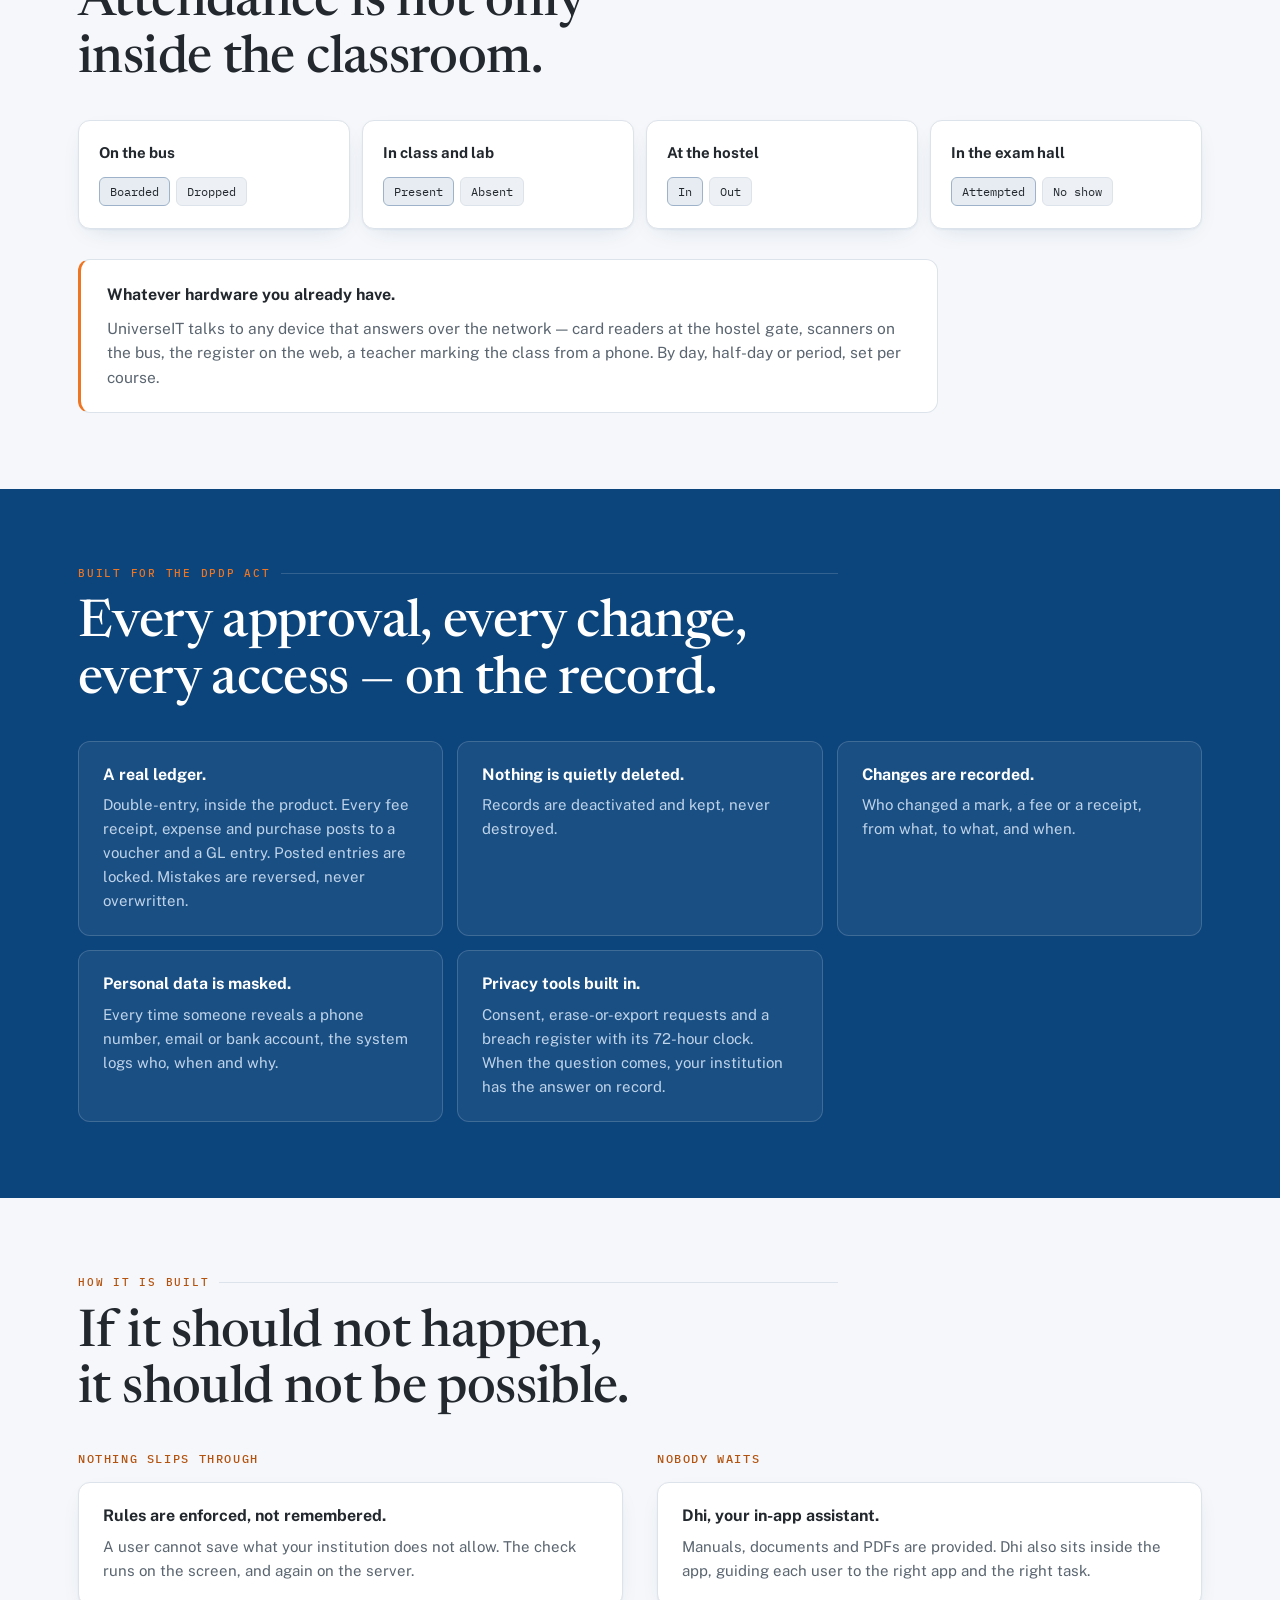
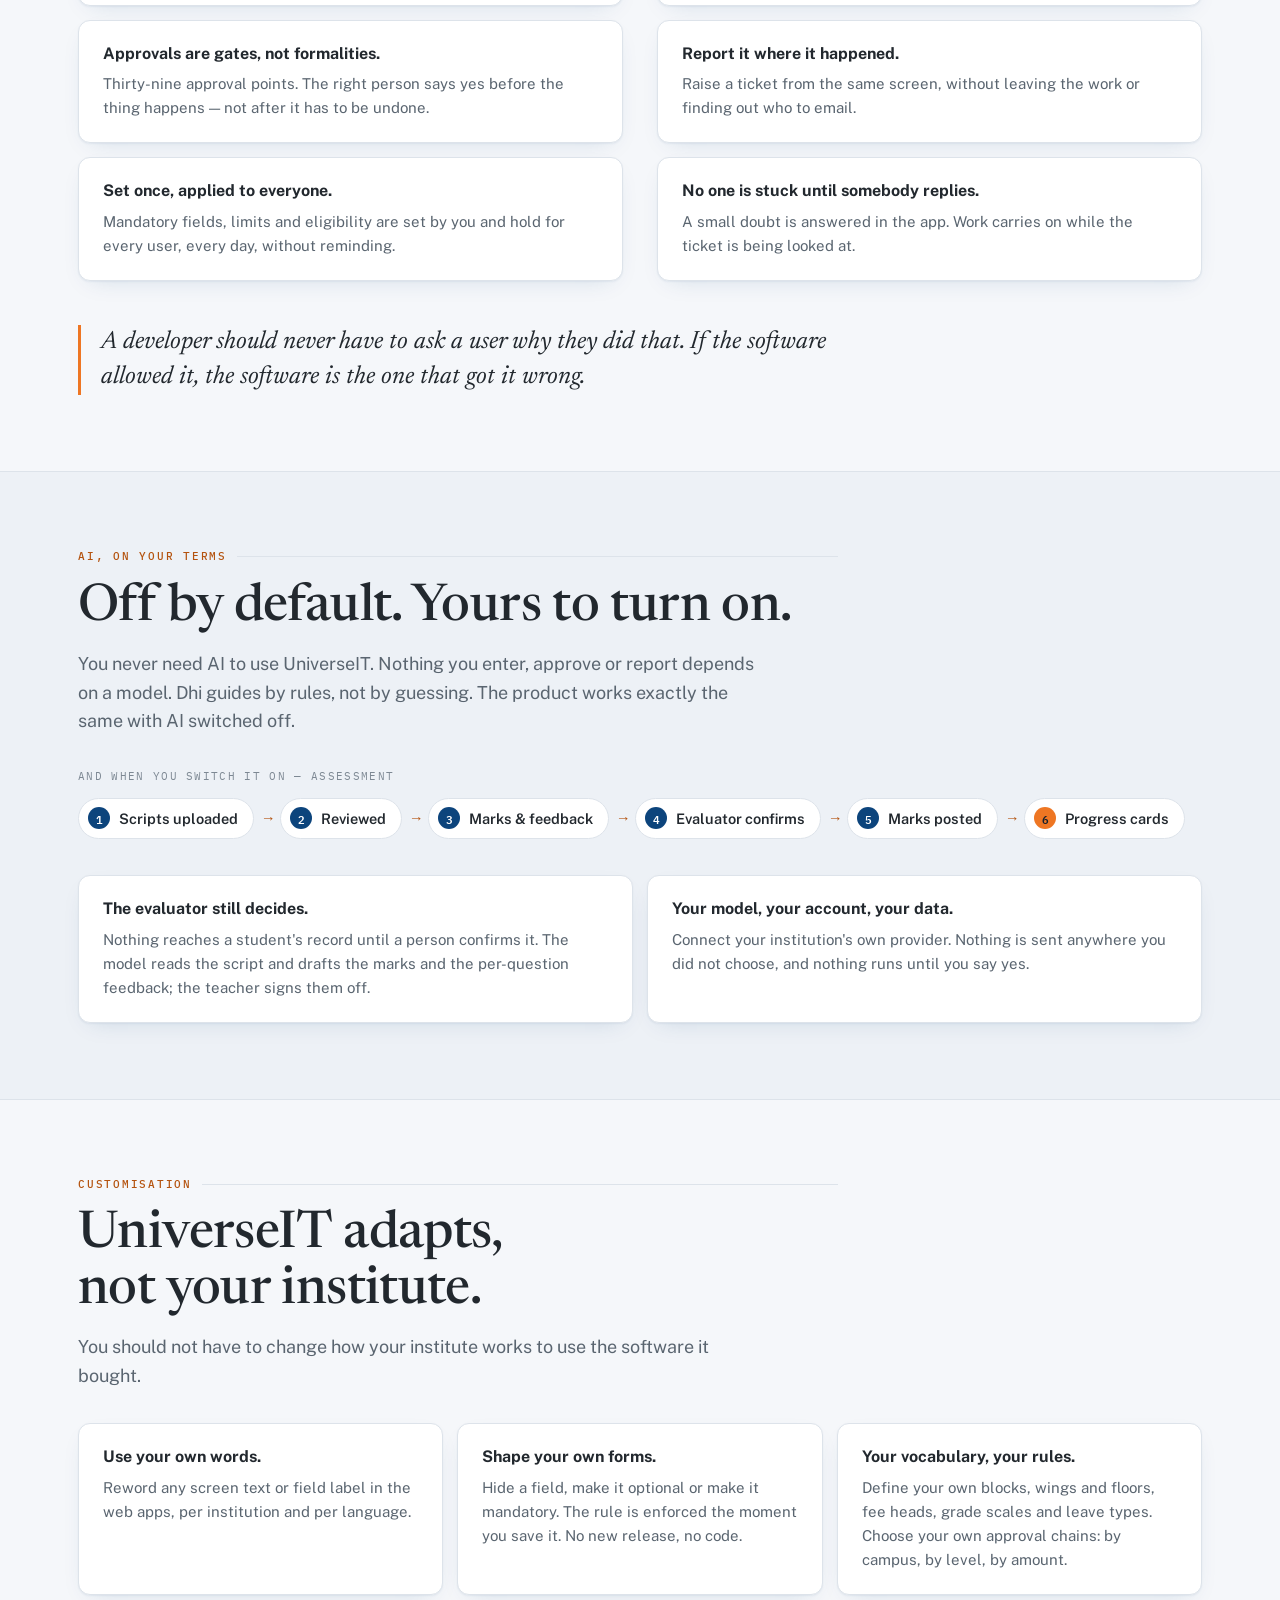
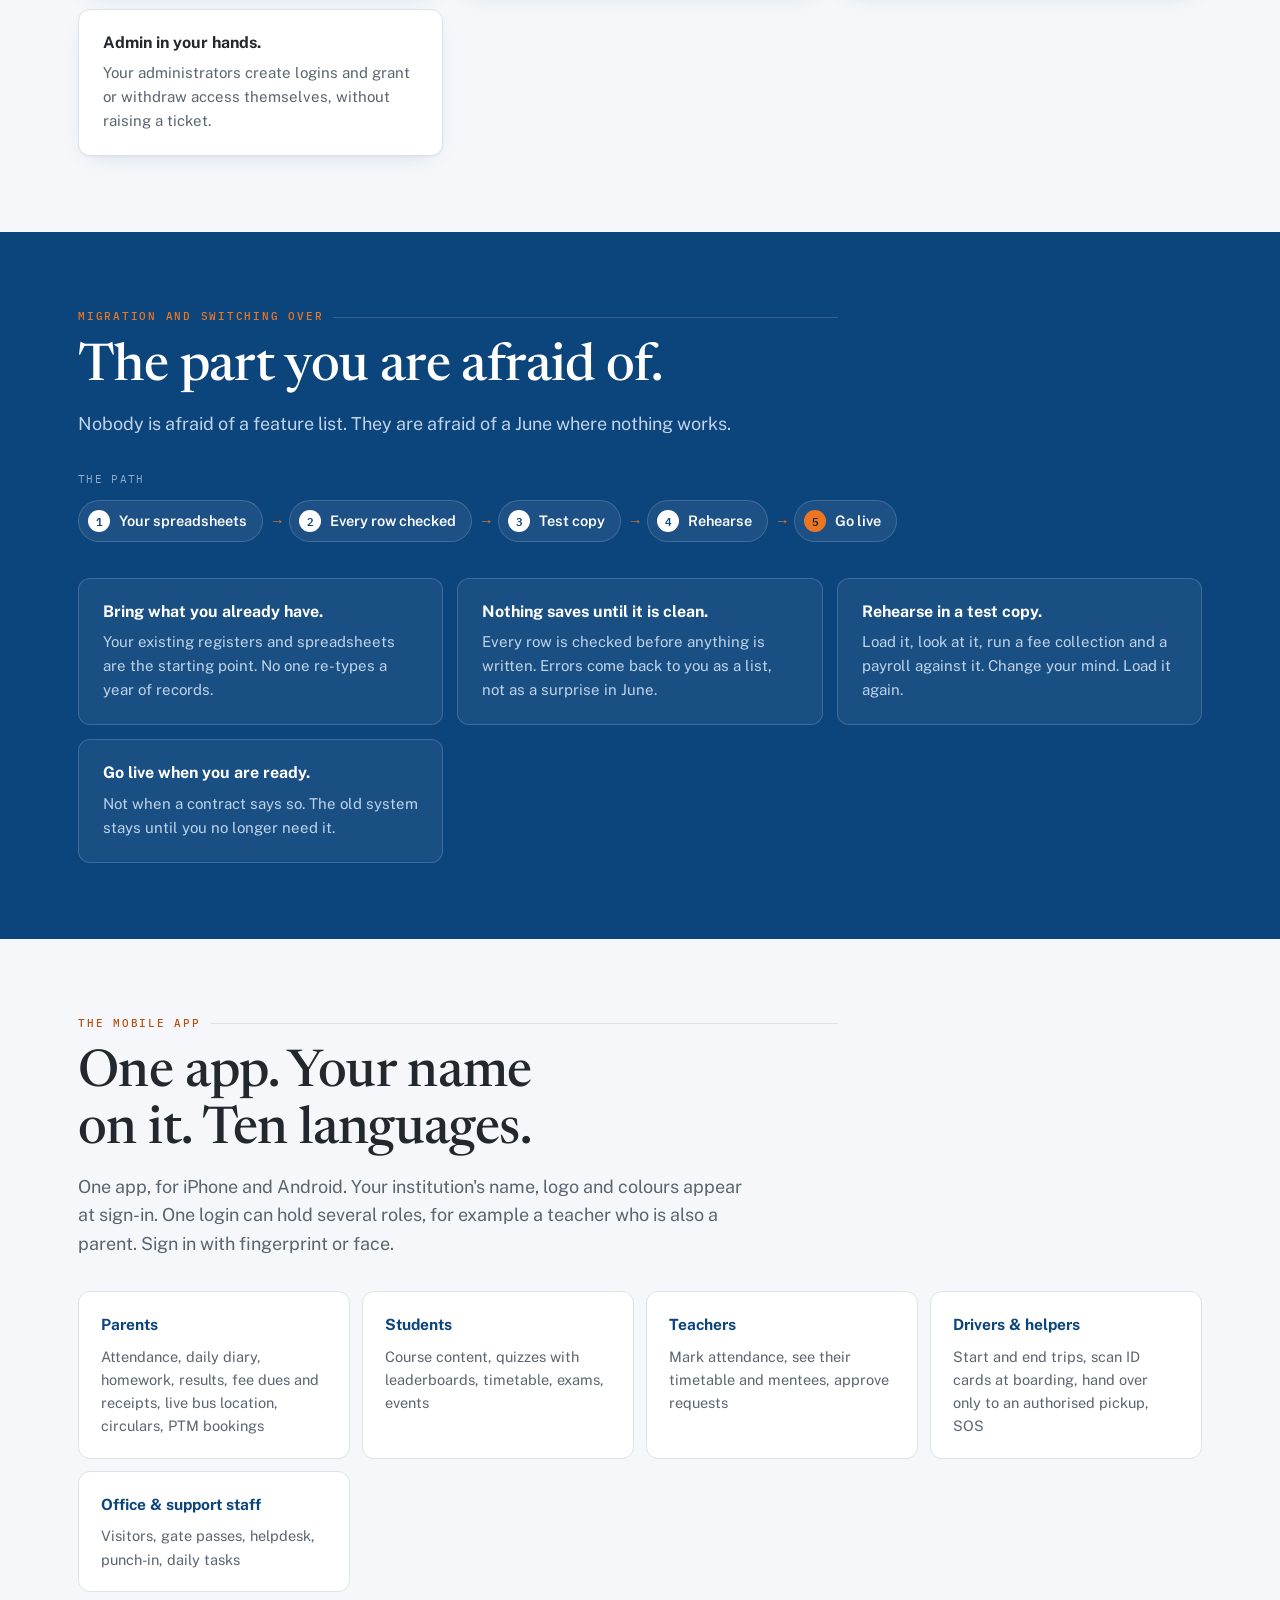
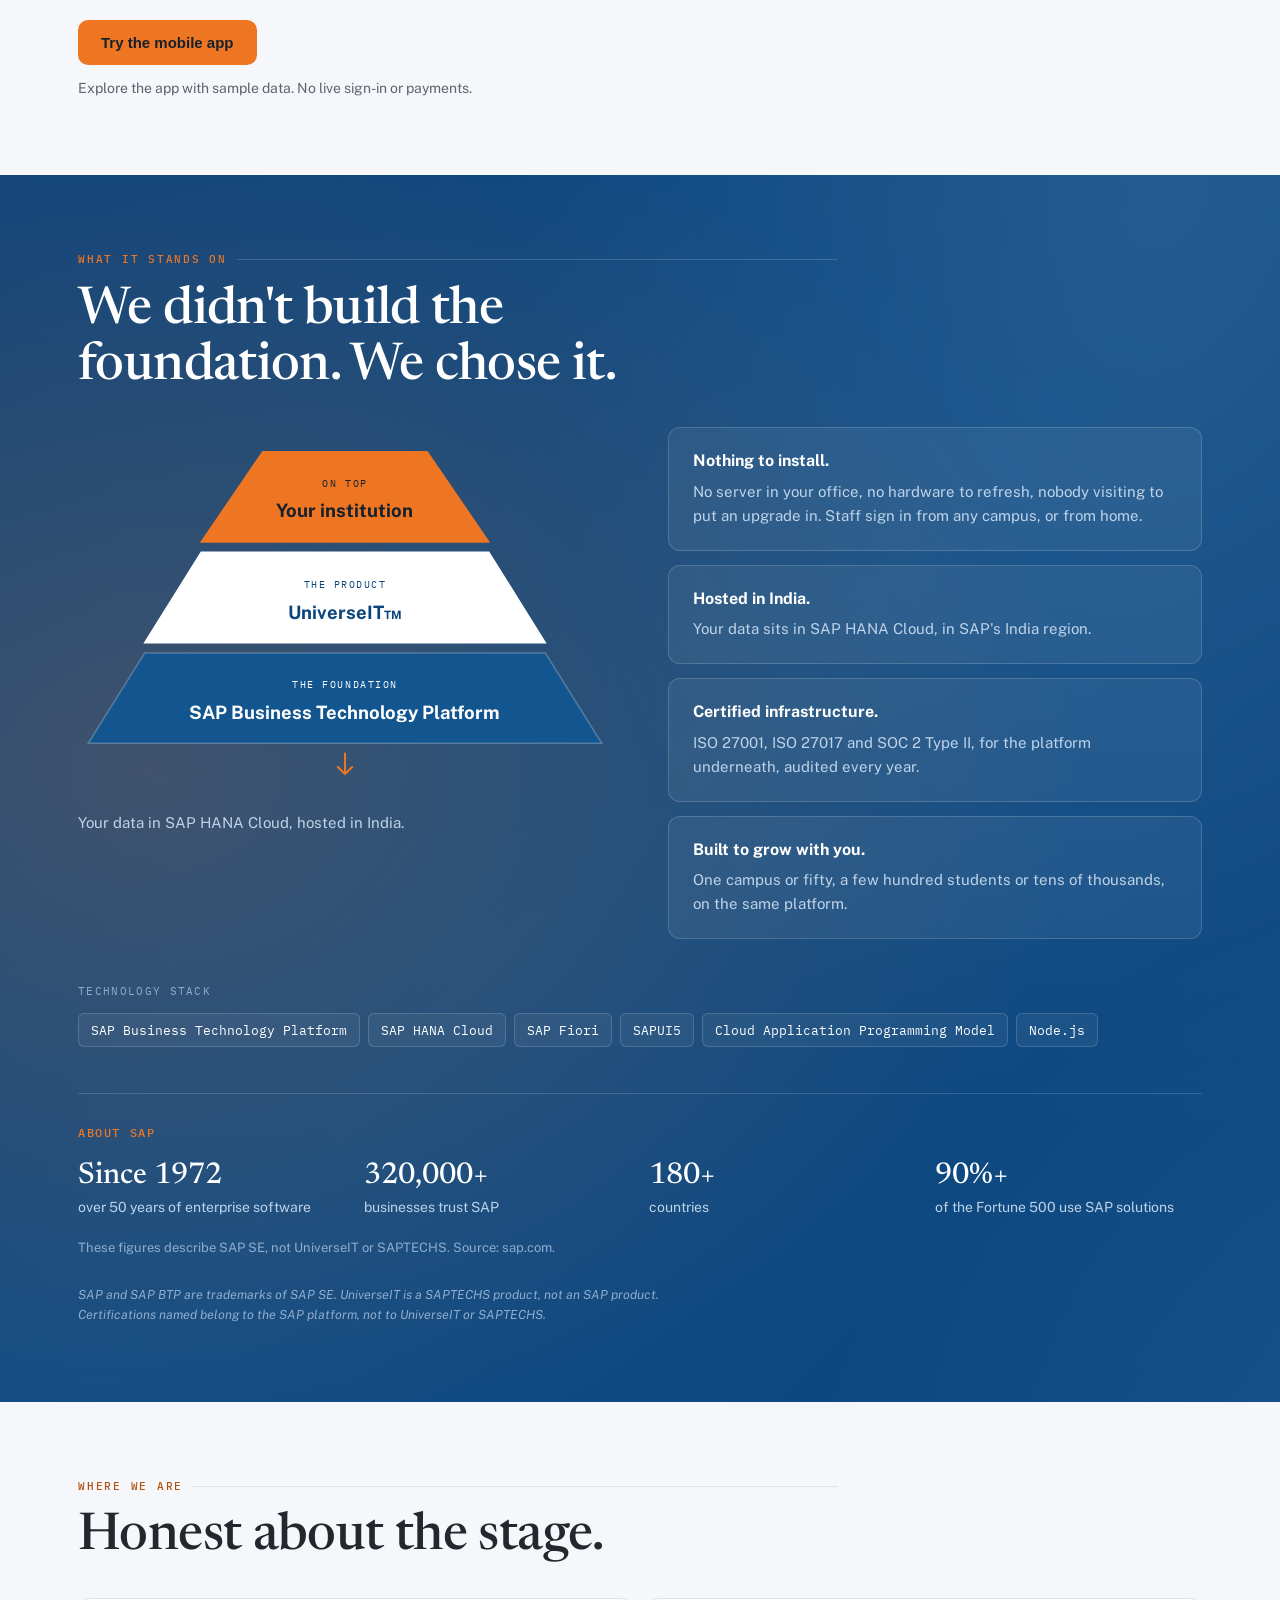
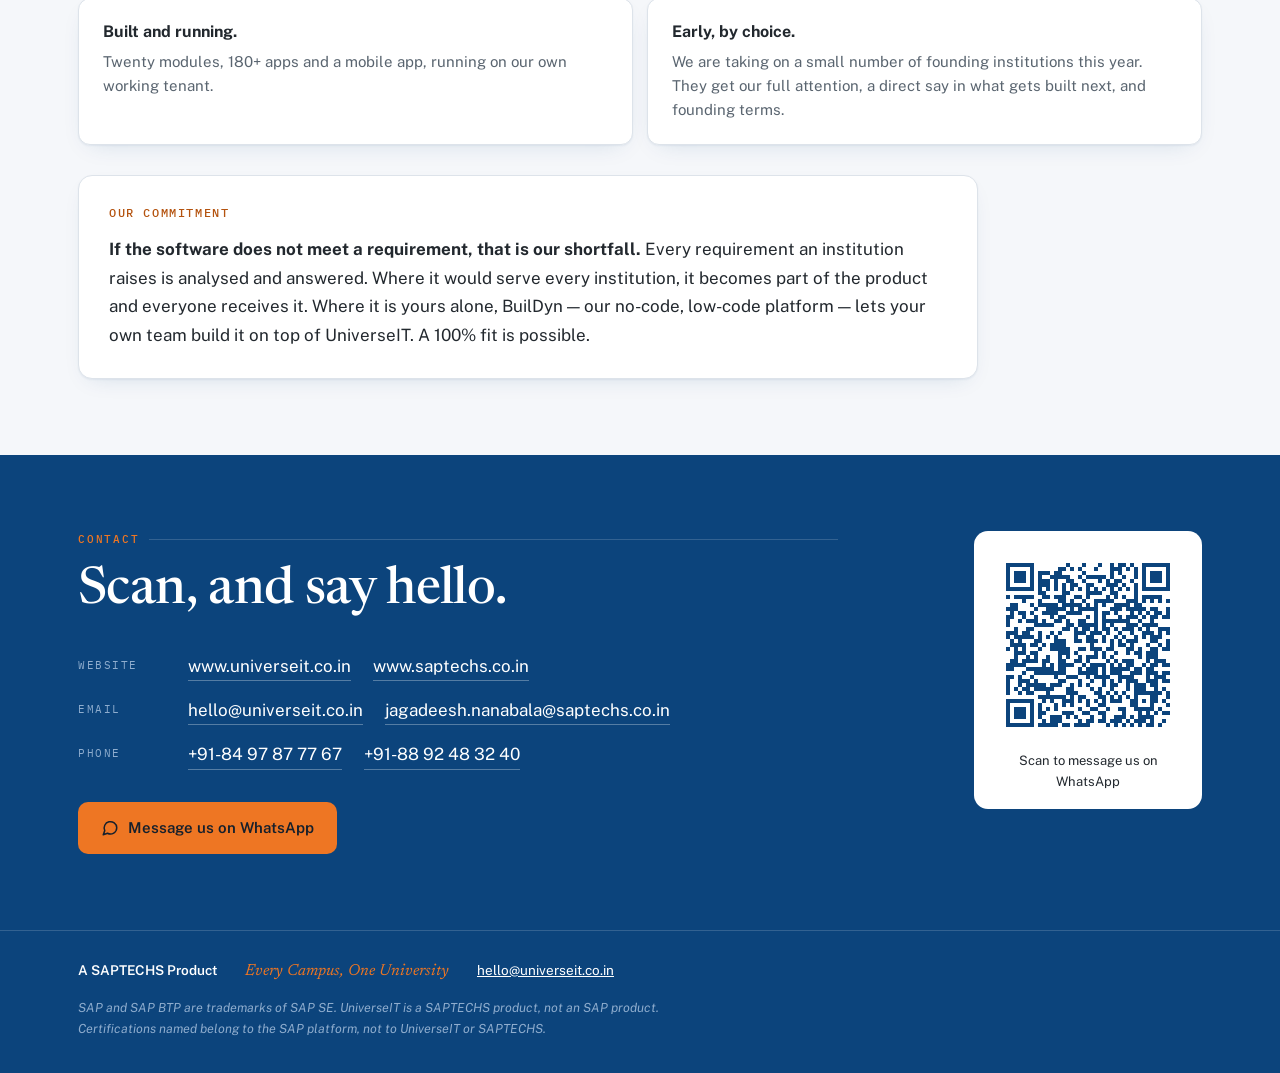
==== commit 4739b918: "Add subtle animated platform background" ====
--- a/index.html
+++ b/index.html
@@ -186,7 +186,30 @@
 section { padding: 96px 0; }
 @media (max-width: 700px) { section { padding: 64px 0; } }
 .band-sunken { background: var(--sunken); border-block: 1px solid var(--border); }
-.band-ink { background: var(--ink); color: var(--ink-text); }
+.band-ink { background: var(--ink); color: var(--ink-text); }
+
+/* A restrained moving light field gives the platform section depth without competing with its pyramid. */
+#platform.band-ink {
+  position: relative; isolation: isolate; overflow: hidden;
+  background: linear-gradient(135deg, #0C447C 0%, #104D86 52%, #0C447C 100%);
+}
+#platform.band-ink > .wrap { position: relative; z-index: 1; }
+#platform.band-ink::before {
+  content: ""; position: absolute; z-index: 0; inset: -28%; pointer-events: none;
+  background:
+    radial-gradient(ellipse at 18% 35%, rgba(238,118,35,.22), transparent 29%),
+    radial-gradient(ellipse at 78% 68%, rgba(109,177,225,.26), transparent 34%),
+    radial-gradient(ellipse at 54% 12%, rgba(255,255,255,.09), transparent 30%);
+  background-size: 140% 140%;
+  animation: platform-glow-drift 22s ease-in-out infinite alternate;
+}
+@keyframes platform-glow-drift {
+  from { transform: translate3d(-2%, -1%, 0) scale(1); background-position: 0% 20%; }
+  to   { transform: translate3d(2%, 1%, 0) scale(1.06); background-position: 100% 80%; }
+}
+@media (prefers-reduced-motion: reduce) {
+  #platform.band-ink::before { animation: none; }
+}
 
 /* --- section heads --- */
 .eyebrow {
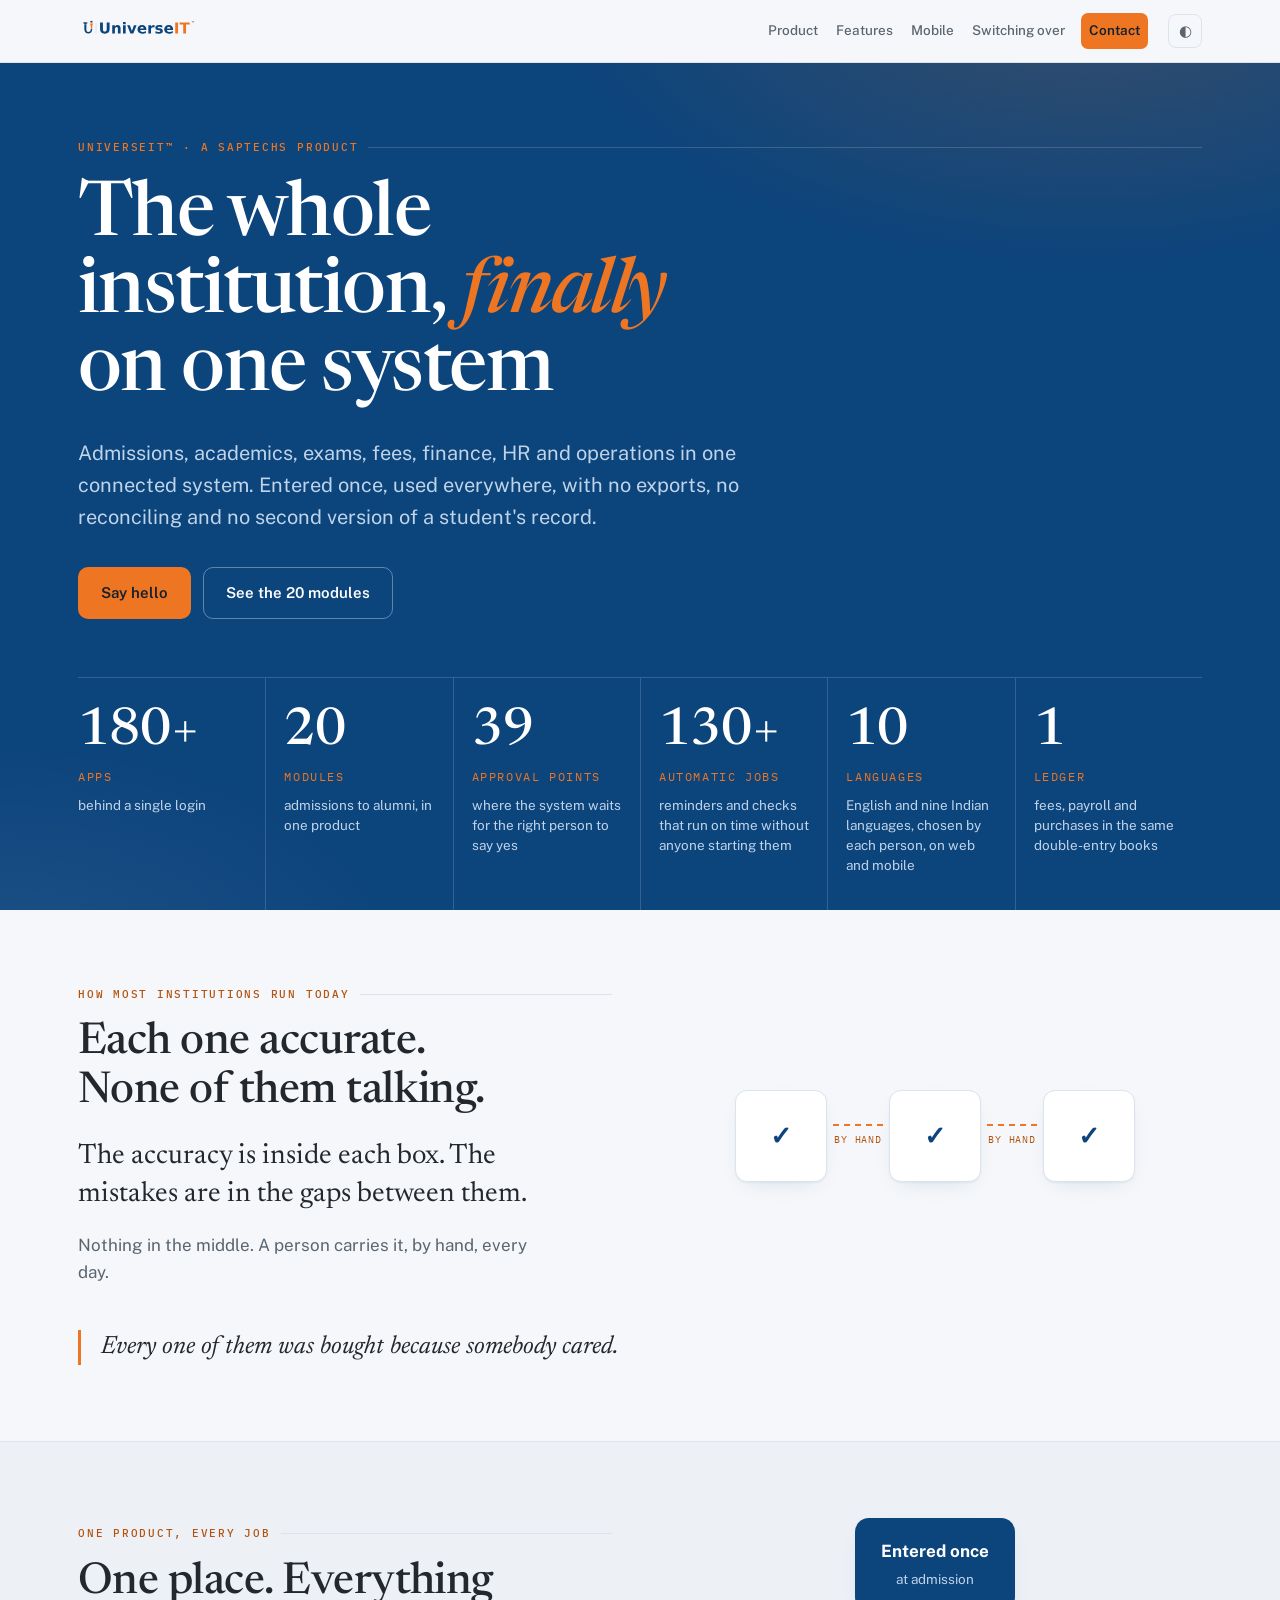
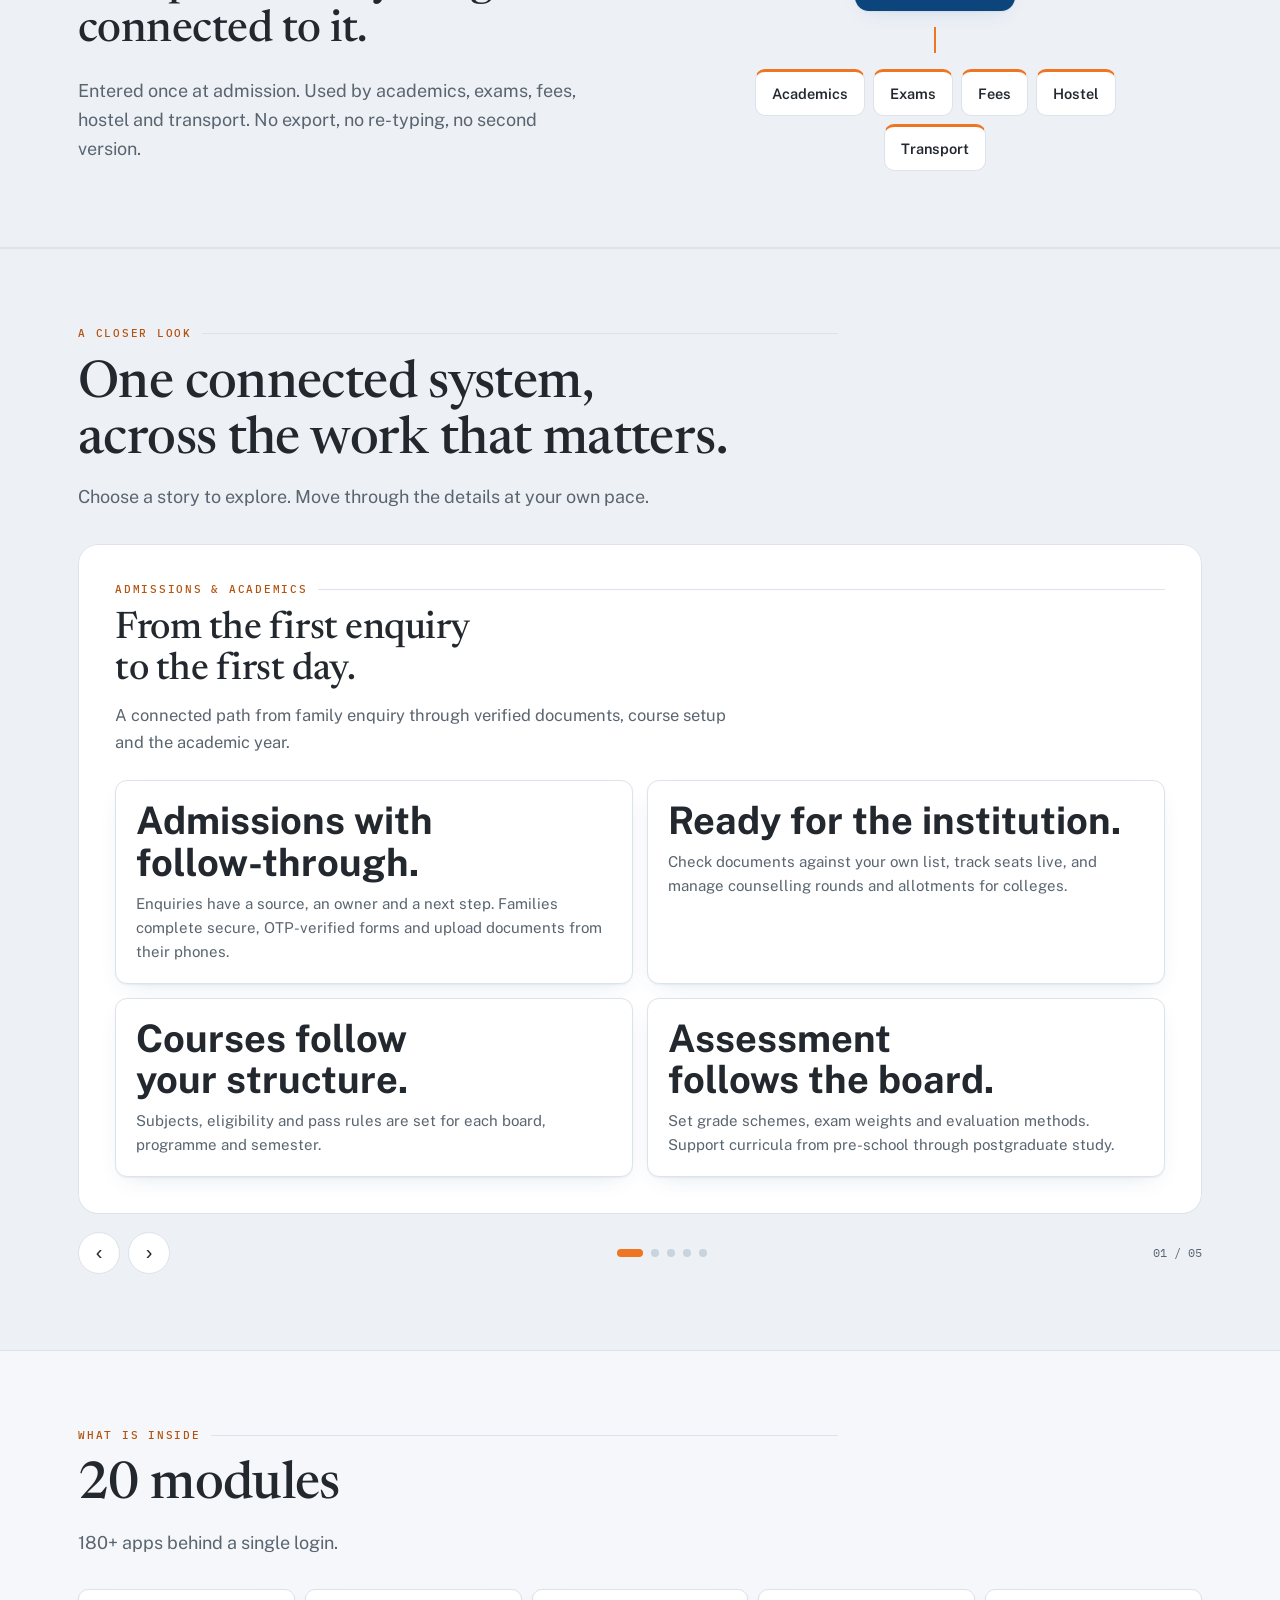
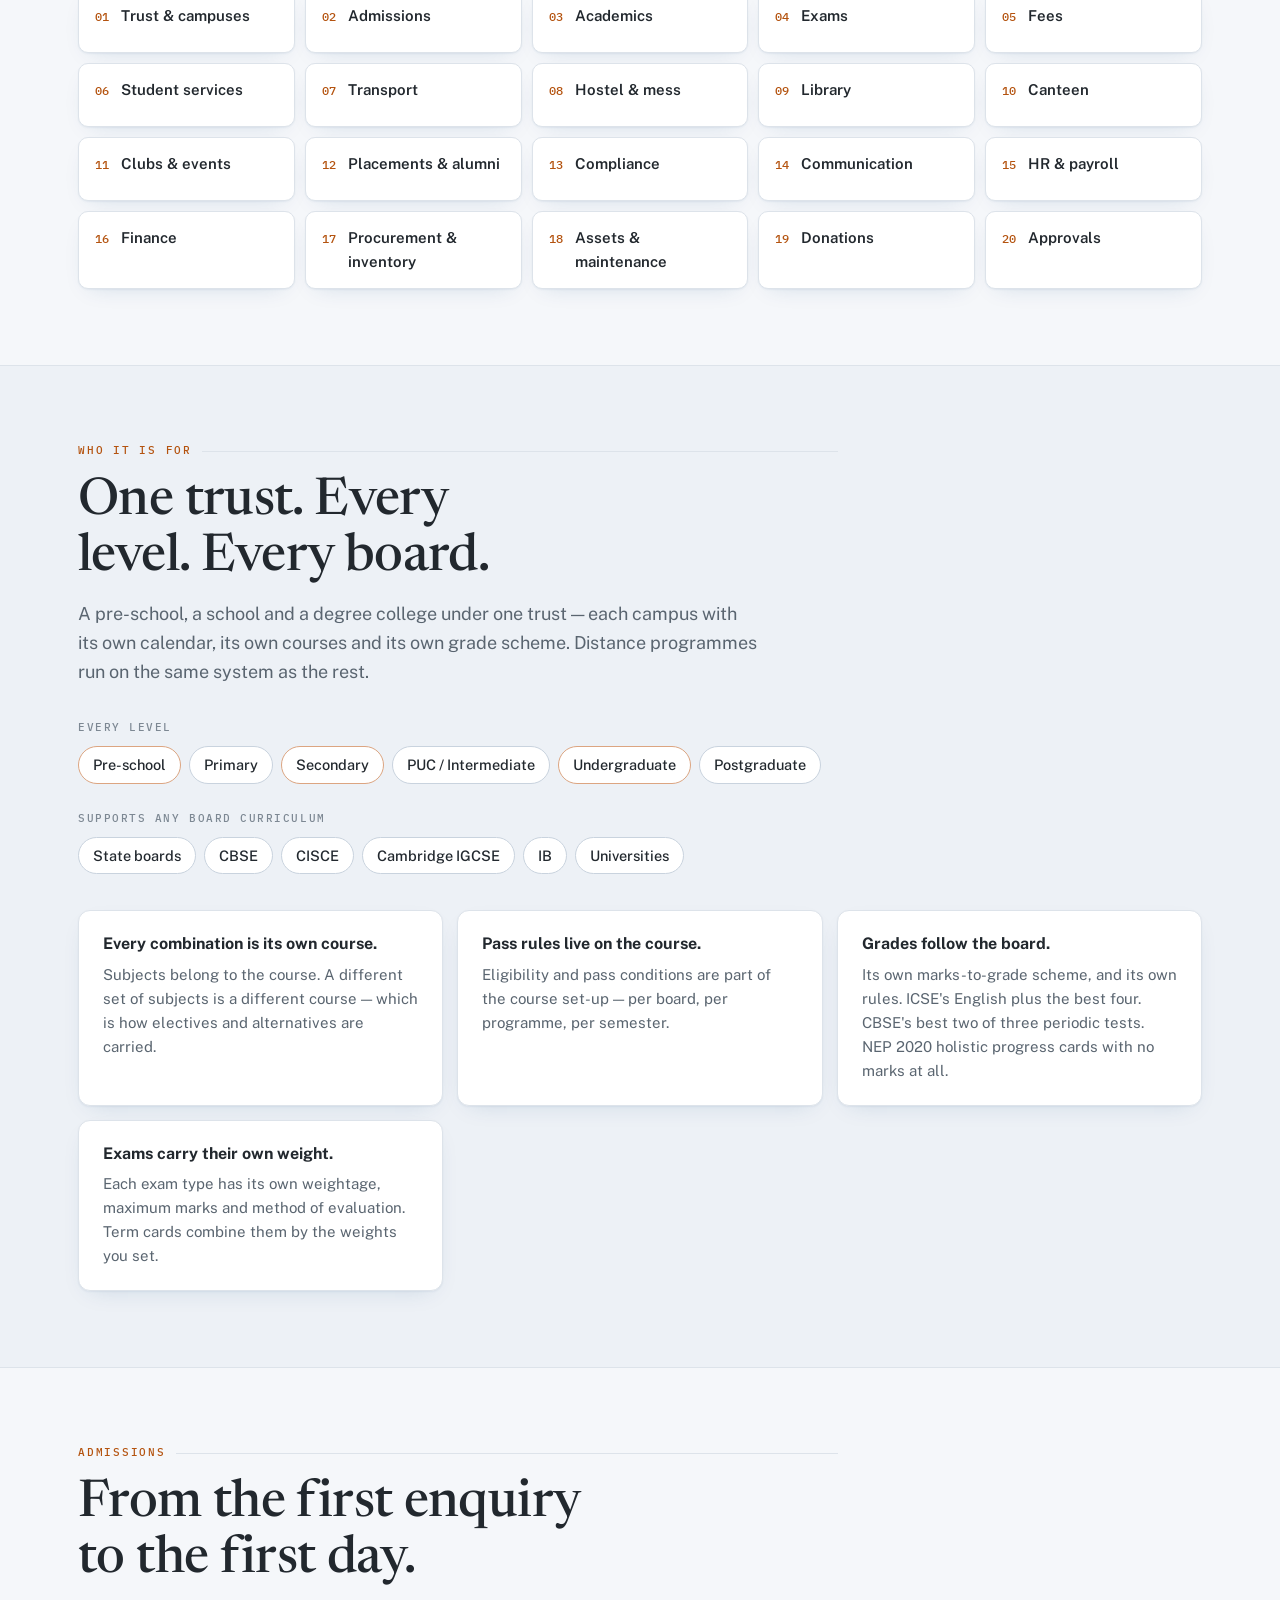
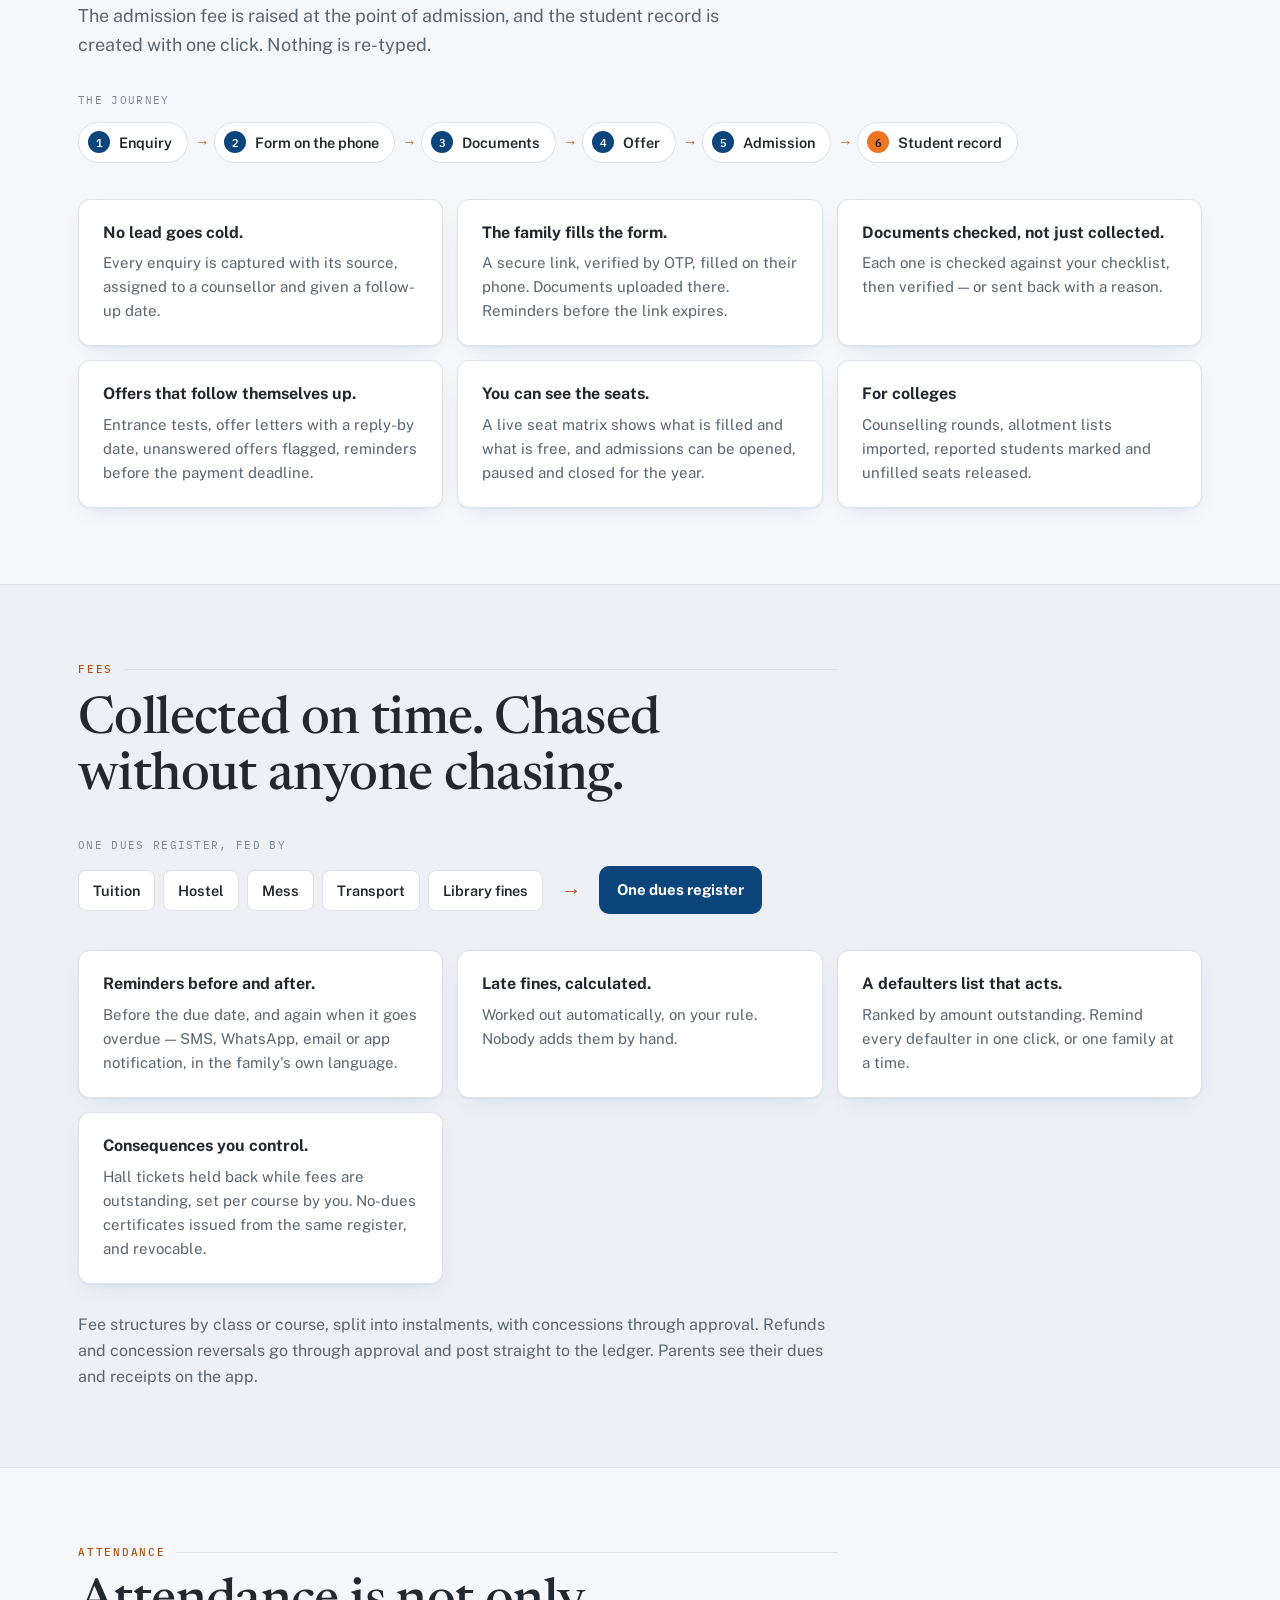
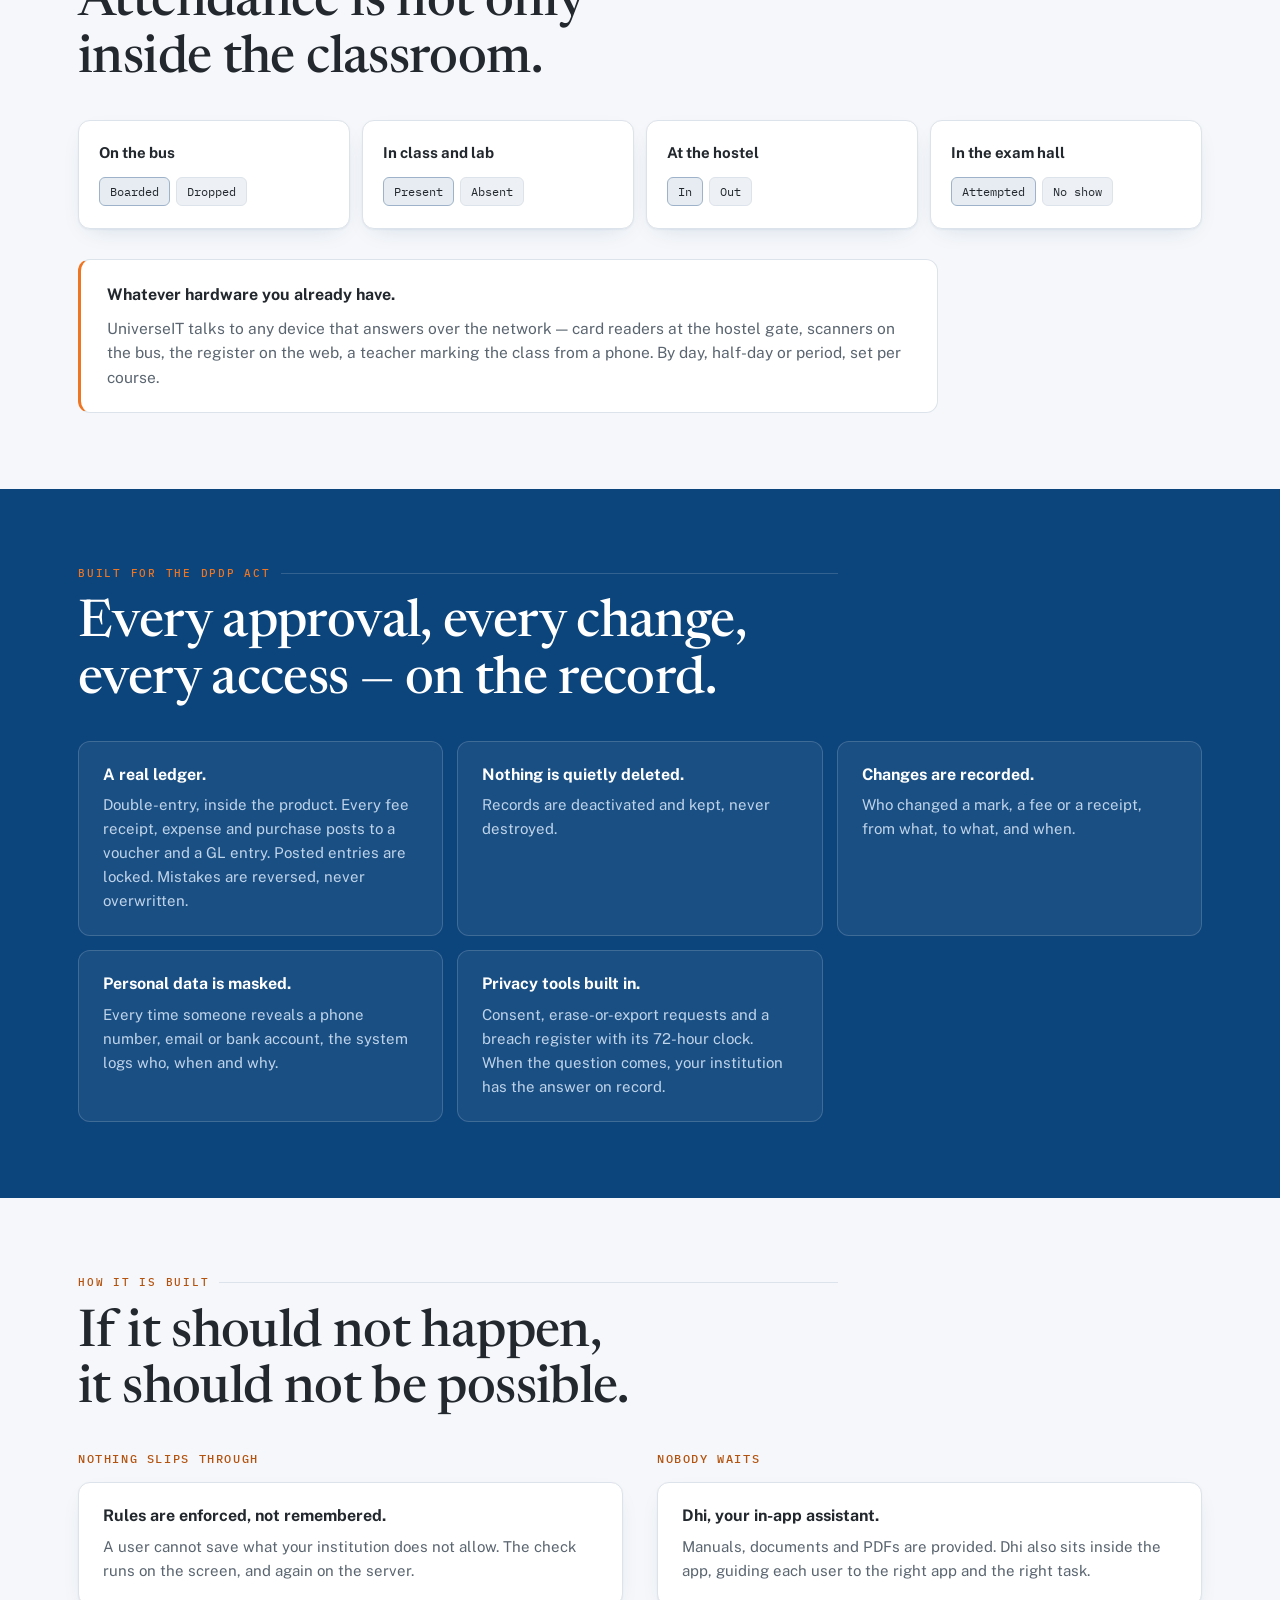
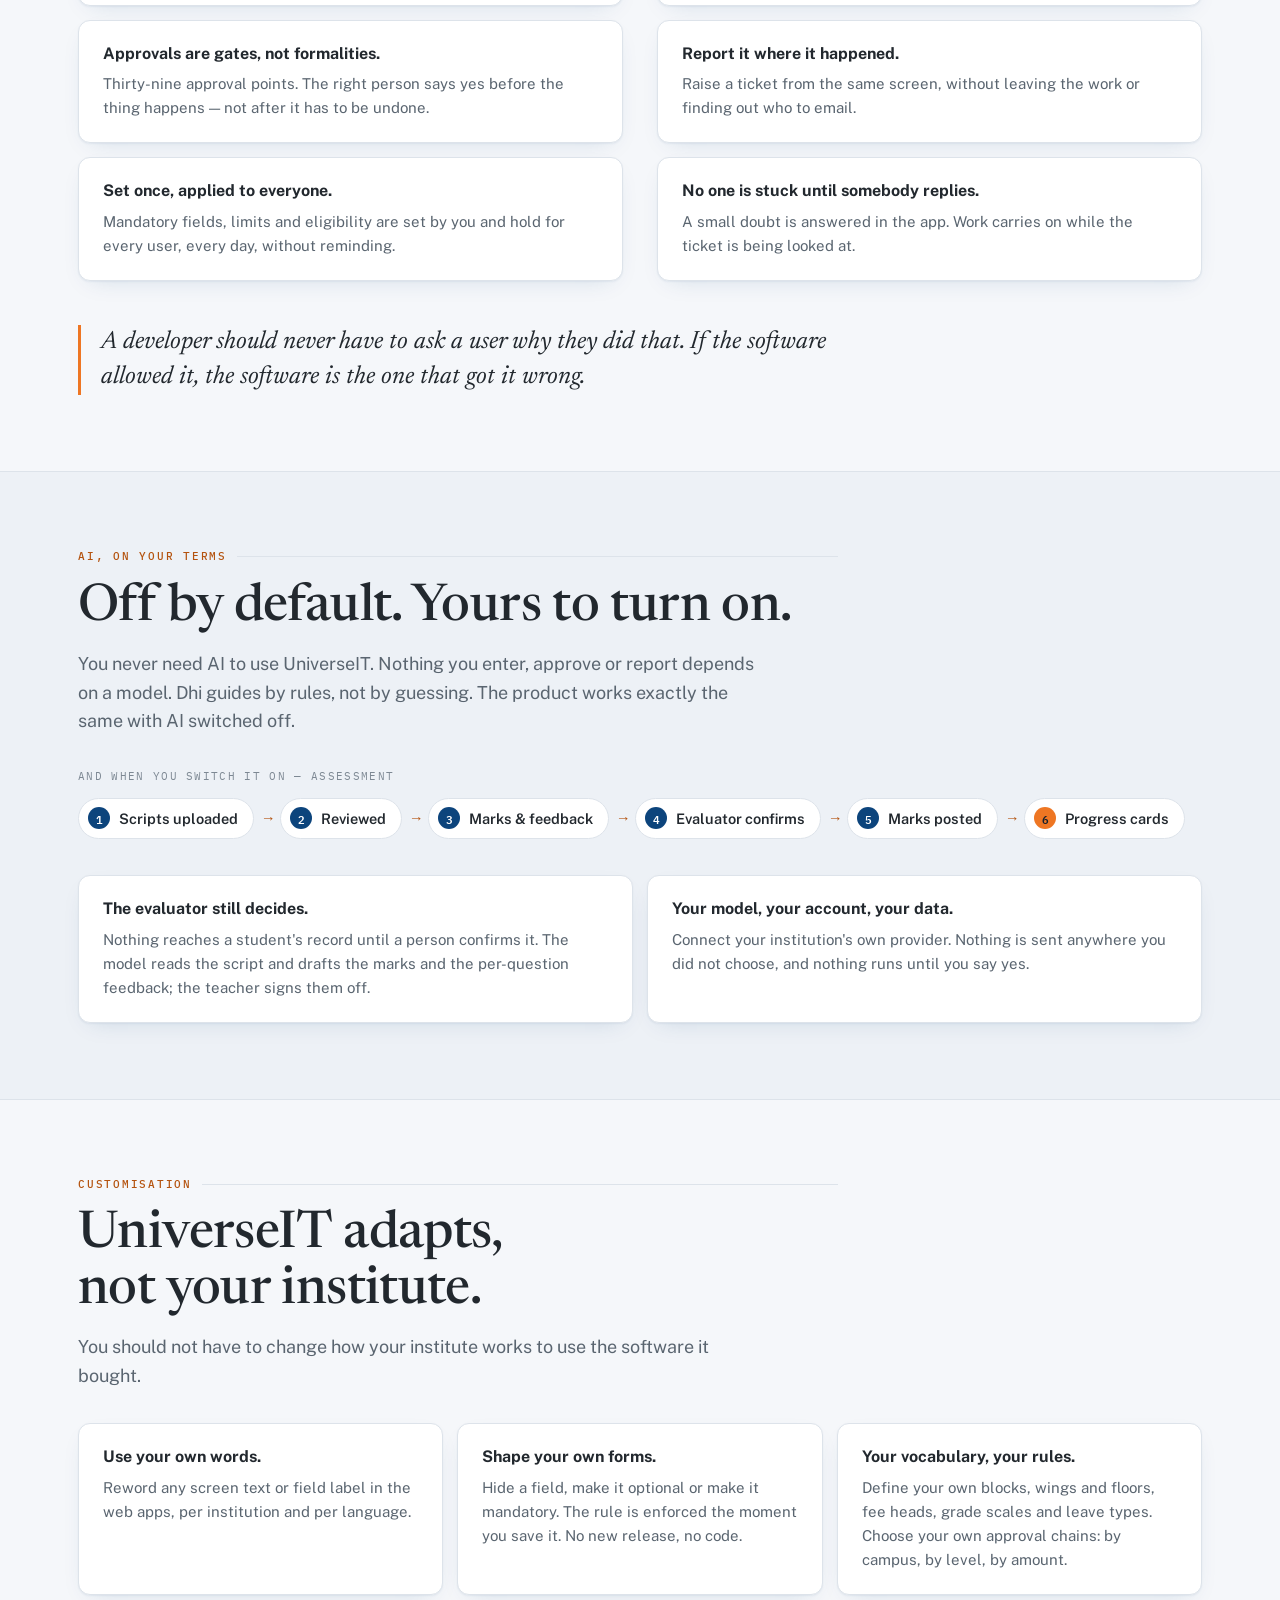
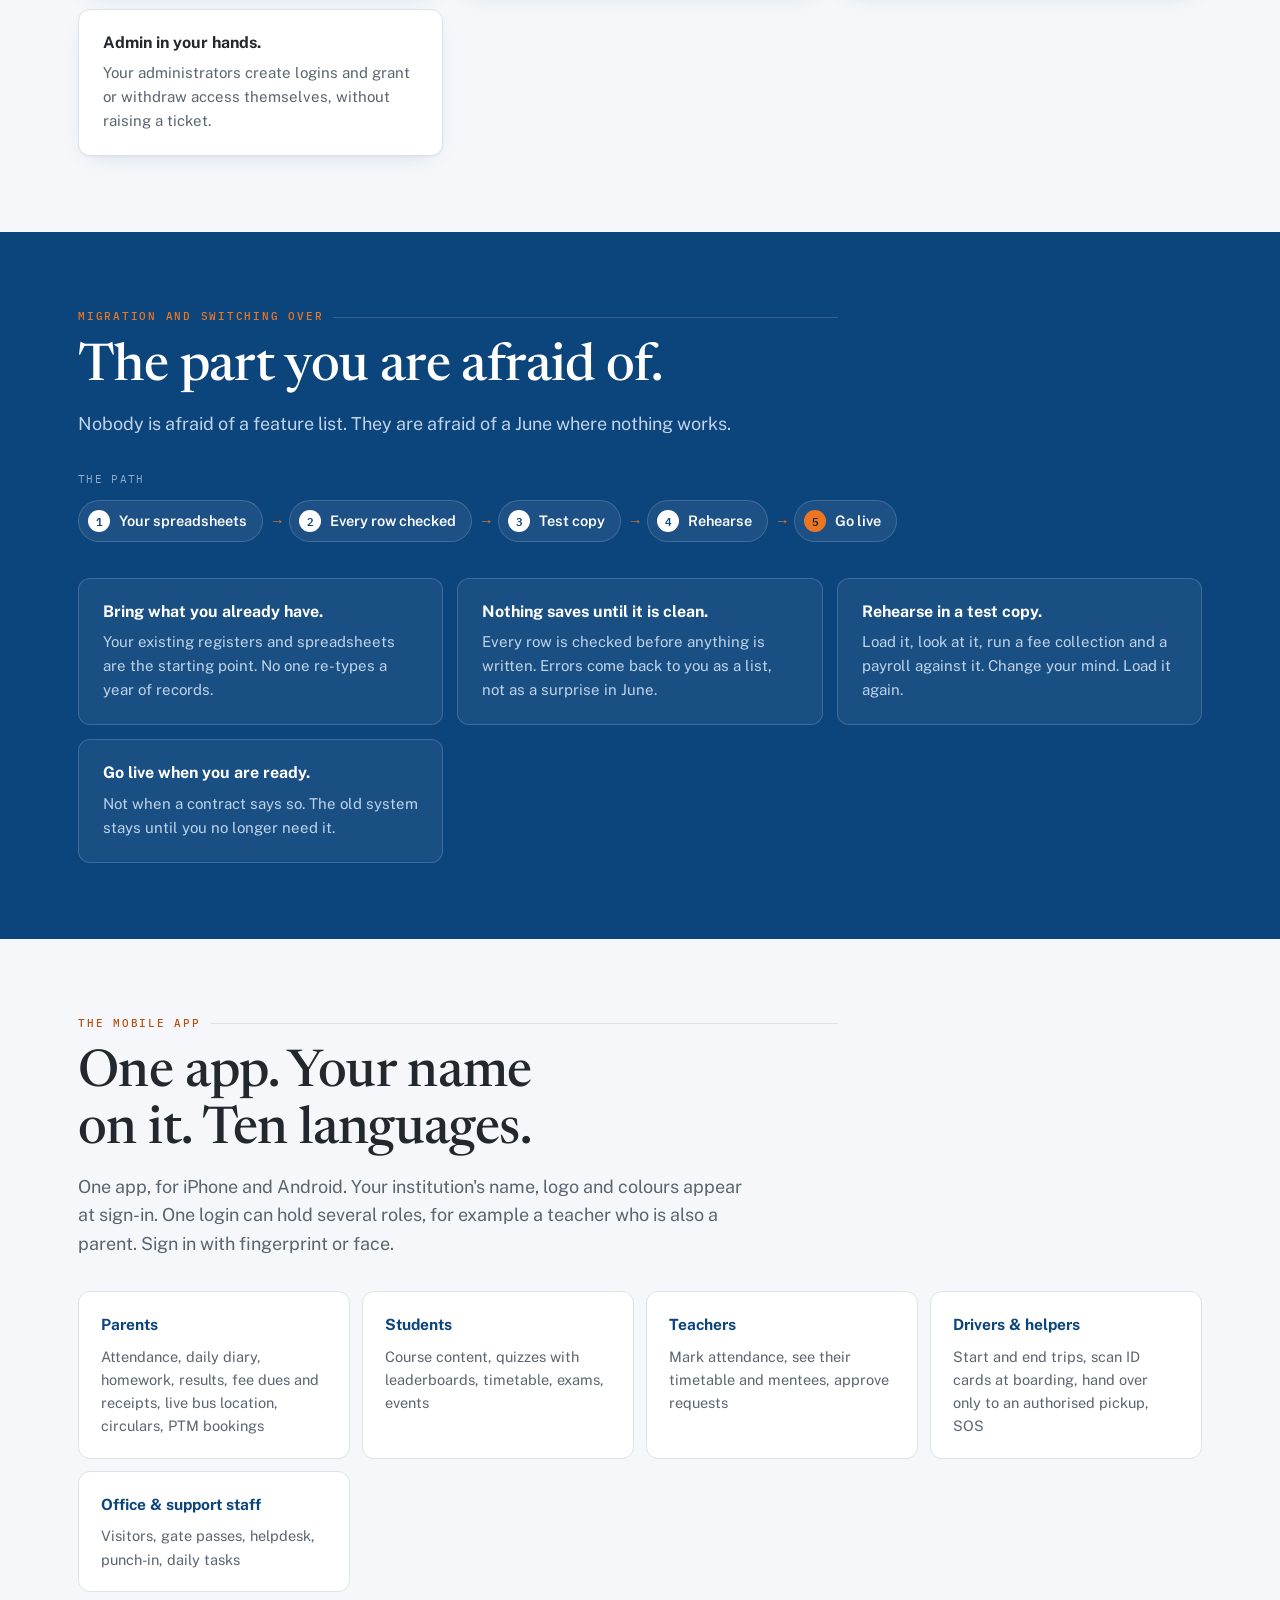
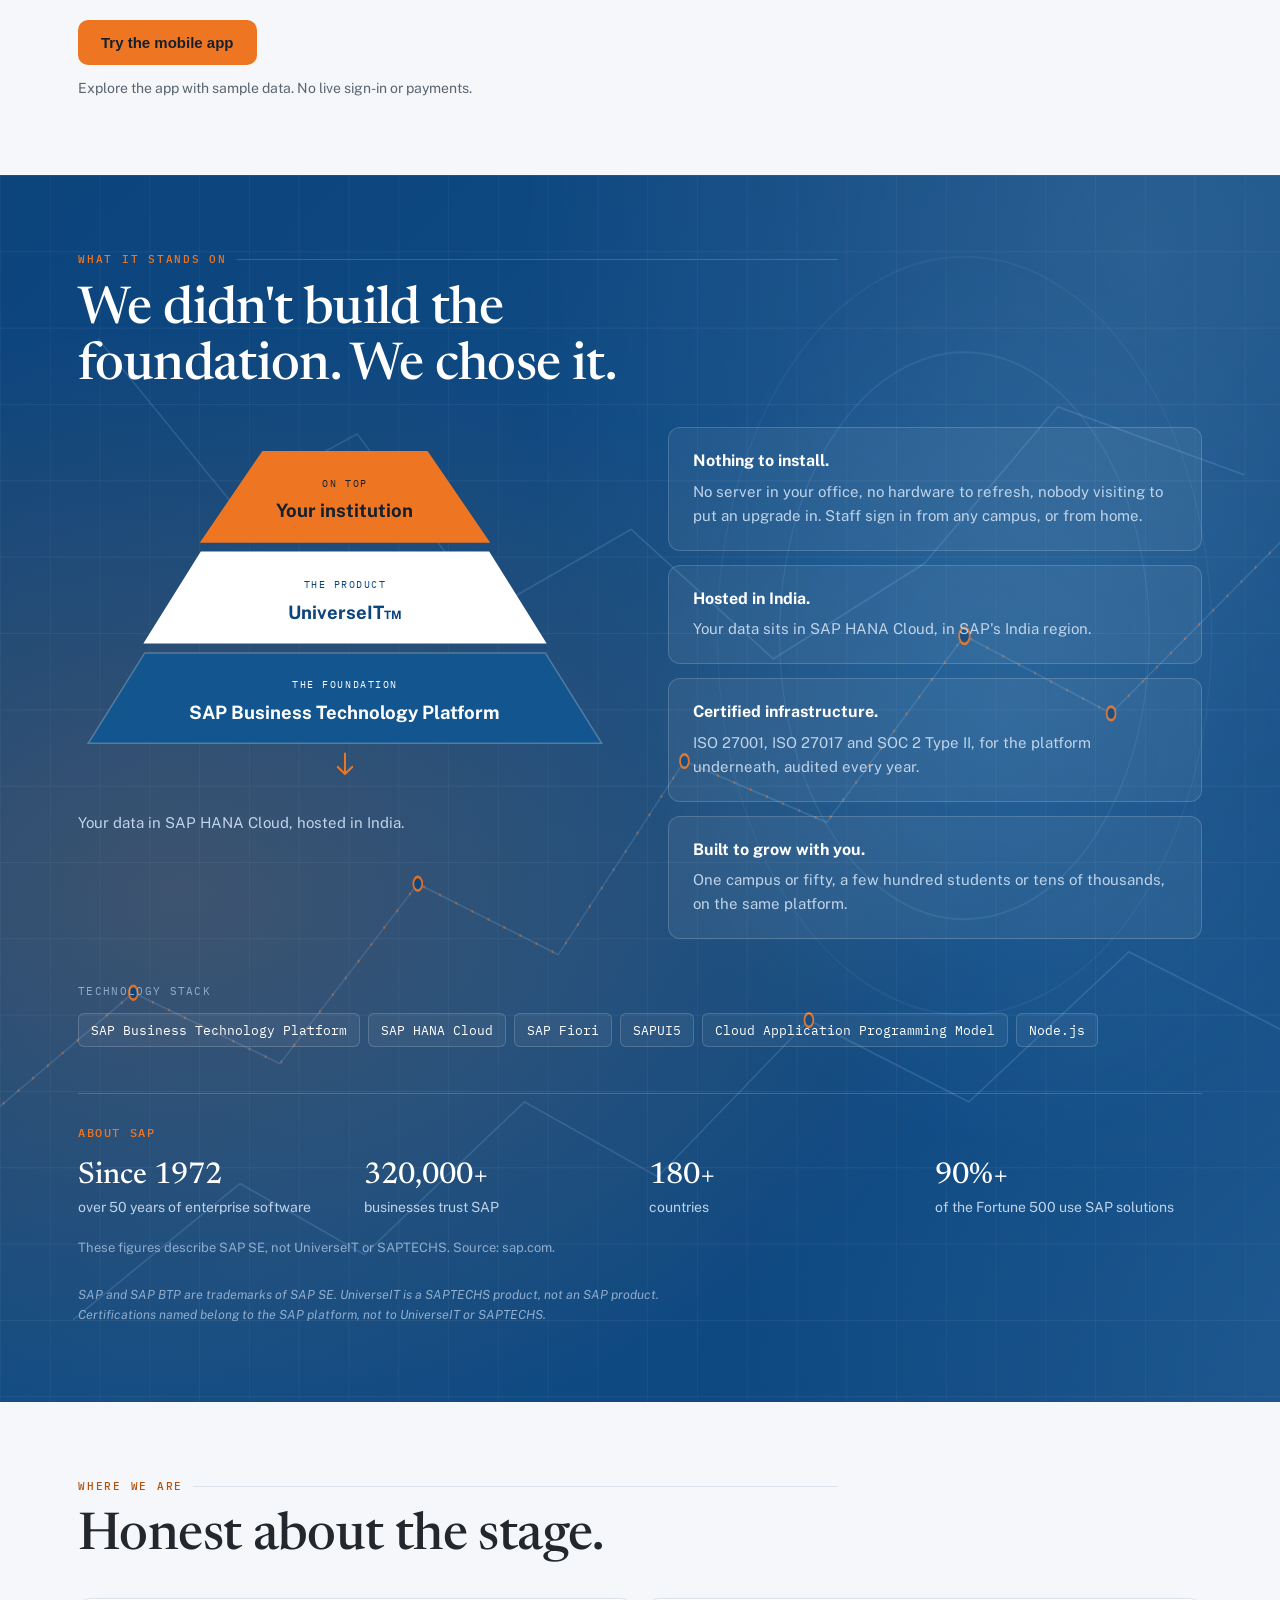
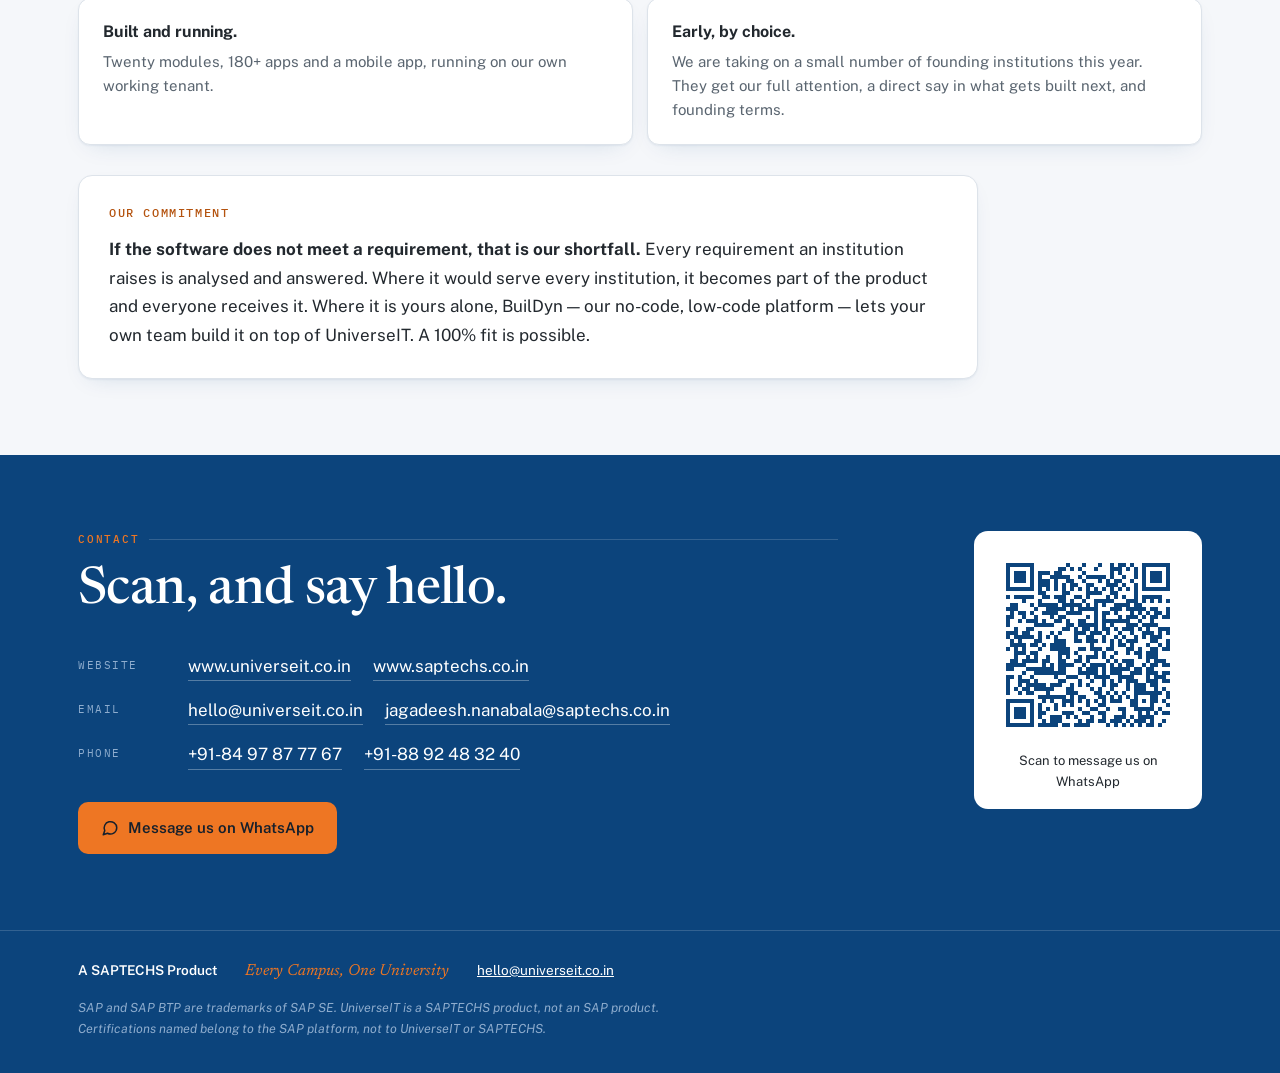
==== commit 2e8191fb: "Add a subtle technology graphic behind platform pyramid" ====
--- a/index.html
+++ b/index.html
@@ -191,26 +191,20 @@
 /* A restrained moving light field gives the platform section depth without competing with its pyramid. */
 #platform.band-ink {
   position: relative; isolation: isolate; overflow: hidden;
-  background: linear-gradient(135deg, #0C447C 0%, #104D86 52%, #0C447C 100%);
+  background: linear-gradient(135deg, #0C447C 0%, #104D86 54%, #0C447C 100%);
 }
 #platform.band-ink > .wrap { position: relative; z-index: 1; }
+.platform-graphic { position: absolute; z-index: 0; inset: 0; width: 100%; height: 100%; pointer-events: none; opacity: .88; }
+.platform-graphic .signal { stroke-dasharray: 2 17; animation: platform-signal-flow 24s linear infinite; }
 #platform.band-ink::before {
-  content: ""; position: absolute; z-index: 0; inset: -28%; pointer-events: none;
-  background:
-    radial-gradient(ellipse at 18% 35%, rgba(238,118,35,.22), transparent 29%),
-    radial-gradient(ellipse at 78% 68%, rgba(109,177,225,.26), transparent 34%),
-    radial-gradient(ellipse at 54% 12%, rgba(255,255,255,.09), transparent 30%);
-  background-size: 140% 140%;
-  animation: platform-glow-drift 22s ease-in-out infinite alternate;
+  content: ""; position: absolute; z-index: 0; inset: -22%; pointer-events: none;
+  background: radial-gradient(ellipse at 18% 40%, rgba(238,118,35,.21), transparent 27%), radial-gradient(ellipse at 76% 63%, rgba(109,177,225,.30), transparent 35%), radial-gradient(ellipse at 55% 14%, rgba(255,255,255,.11), transparent 31%);
+  background-size: 140% 140%; animation: platform-glow-drift 24s ease-in-out infinite alternate;
 }
-@keyframes platform-glow-drift {
-  from { transform: translate3d(-2%, -1%, 0) scale(1); background-position: 0% 20%; }
-  to   { transform: translate3d(2%, 1%, 0) scale(1.06); background-position: 100% 80%; }
-}
-@media (prefers-reduced-motion: reduce) {
-  #platform.band-ink::before { animation: none; }
-}
-
+@keyframes platform-glow-drift { from { transform: translate3d(-2%, -1%, 0) scale(1); background-position: 0% 20%; } to { transform: translate3d(2%, 1%, 0) scale(1.06); background-position: 100% 80%; } }
+@keyframes platform-signal-flow { to { stroke-dashoffset: -190; } }
+@media (prefers-reduced-motion: reduce) { #platform.band-ink::before, .platform-graphic .signal { animation: none; } }
+
 /* --- section heads --- */
 .eyebrow {
   font-family: var(--mono); font-size: 11px; font-weight: 500;
@@ -987,6 +981,13 @@
      are the SAP platform's, never UniverseIT's or SAPTECHS's. The About SAP
      figures are from sap.com; re-check that page before changing any of them. -->
 <section id="platform" class="band-ink">
+  <svg class="platform-graphic" viewBox="0 0 1440 900" preserveAspectRatio="none" aria-hidden="true" focusable="false">
+    <defs><pattern id="platformGrid" width="56" height="56" patternUnits="userSpaceOnUse"><path d="M56 0H0V56" fill="none" stroke="#BFD3E9" stroke-opacity=".12" stroke-width="1"></path></pattern><radialGradient id="platformHalo"><stop offset="0" stop-color="#6DB1E1" stop-opacity=".17"></stop><stop offset="1" stop-color="#6DB1E1" stop-opacity="0"></stop></radialGradient></defs>
+    <rect width="1440" height="900" fill="url(#platformGrid)"></rect><ellipse cx="1130" cy="390" rx="410" ry="330" fill="url(#platformHalo)"></ellipse>
+    <g fill="none" stroke="#8DBBEA" stroke-opacity=".22" stroke-width="1.4"><path d="M-30 700 150 600 315 652 470 520 628 572 770 430 930 475 1085 338 1250 395 1470 250"></path><path d="M110 120 260 240 402 190 550 320 710 260 870 355 1040 285 1190 170 1400 220"></path><path d="M82 840 270 740 410 792 590 680 740 735 910 620 1090 680 1270 570 1450 630"></path><circle cx="1085" cy="338" r="208" stroke-opacity=".14"></circle><circle cx="1085" cy="338" r="278" stroke-opacity=".09"></circle></g>
+    <path class="signal" d="M-30 700 150 600 315 652 470 520 628 572 770 430 930 475 1085 338 1250 395 1470 250" fill="none" stroke="#EE7623" stroke-opacity=".58" stroke-width="2"></path>
+    <g fill="#0C447C" stroke="#EE7623" stroke-width="2"><circle cx="150" cy="600" r="5"></circle><circle cx="470" cy="520" r="5"></circle><circle cx="770" cy="430" r="5"></circle><circle cx="1085" cy="338" r="6"></circle><circle cx="1250" cy="395" r="5"></circle><circle cx="910" cy="620" r="5"></circle></g>
+  </svg>
   <div class="wrap">
     <div class="sec-head">
       <div class="eyebrow">What it stands on</div>
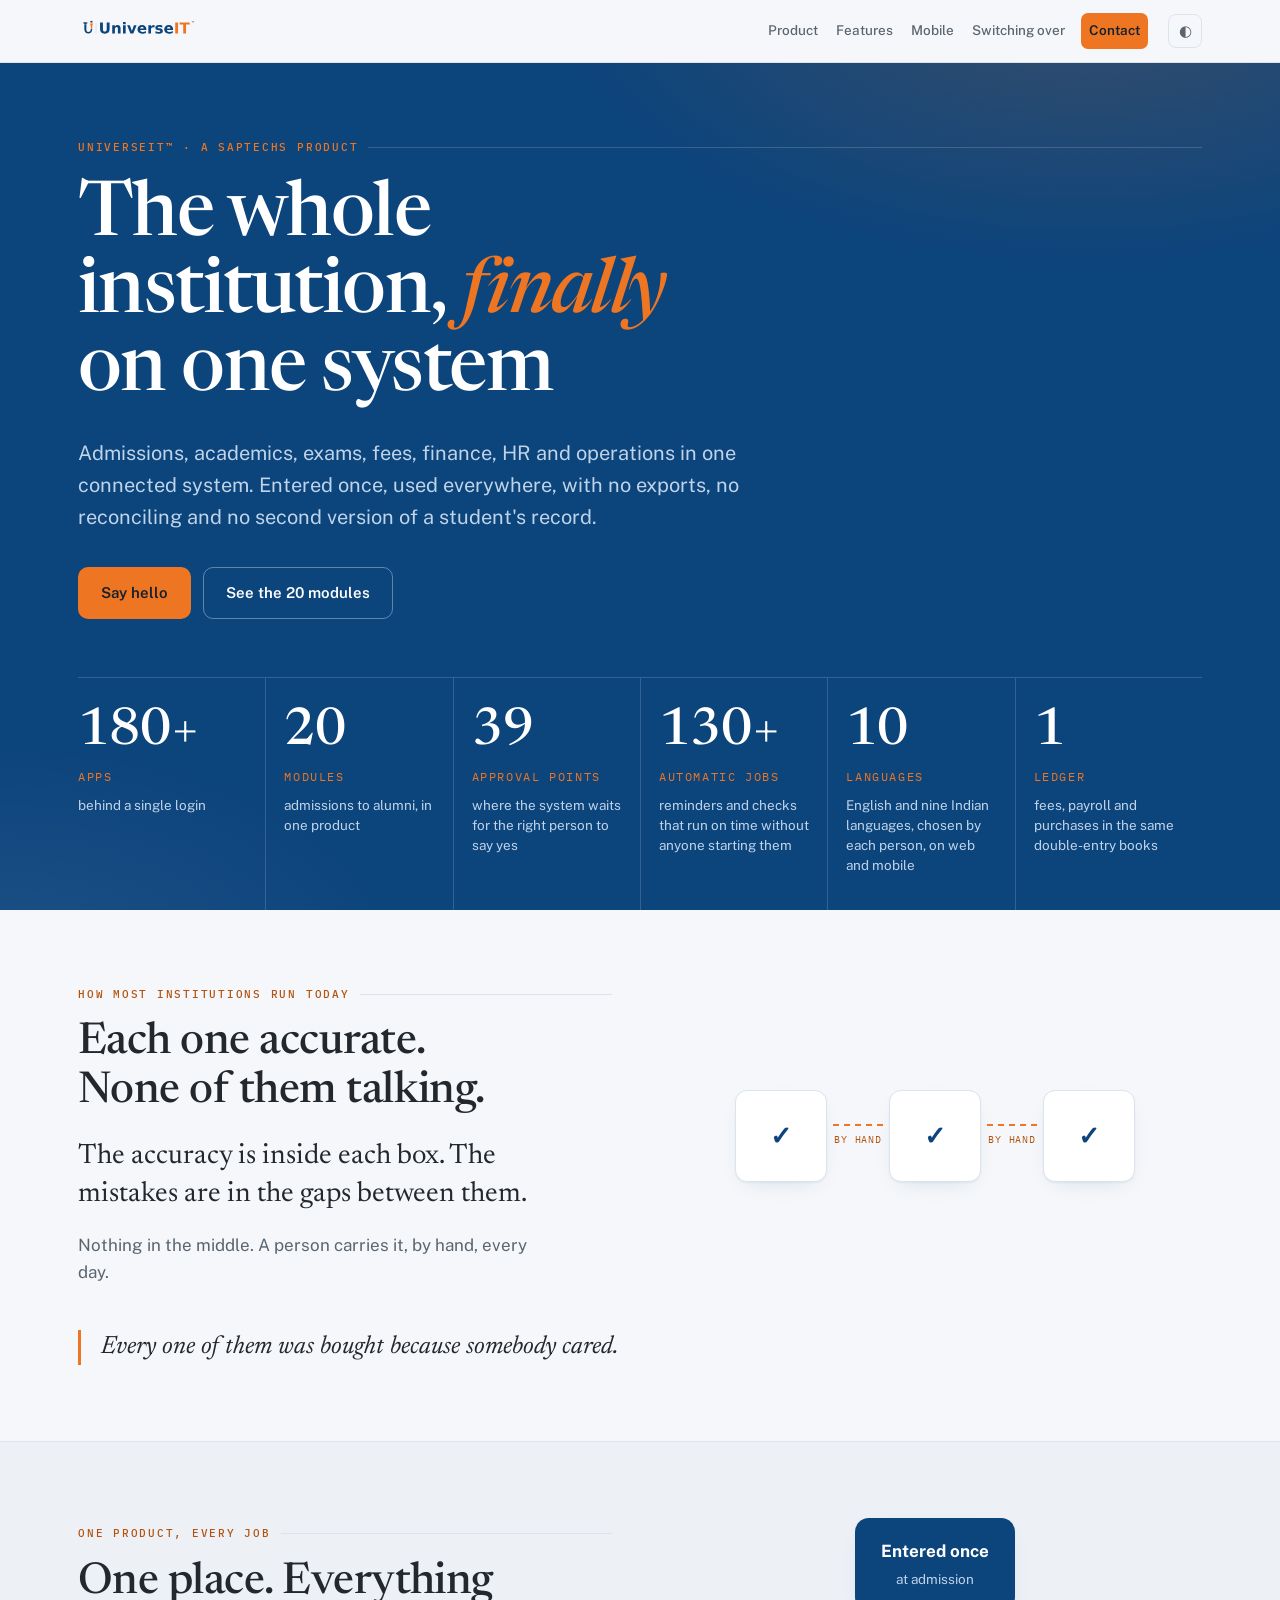
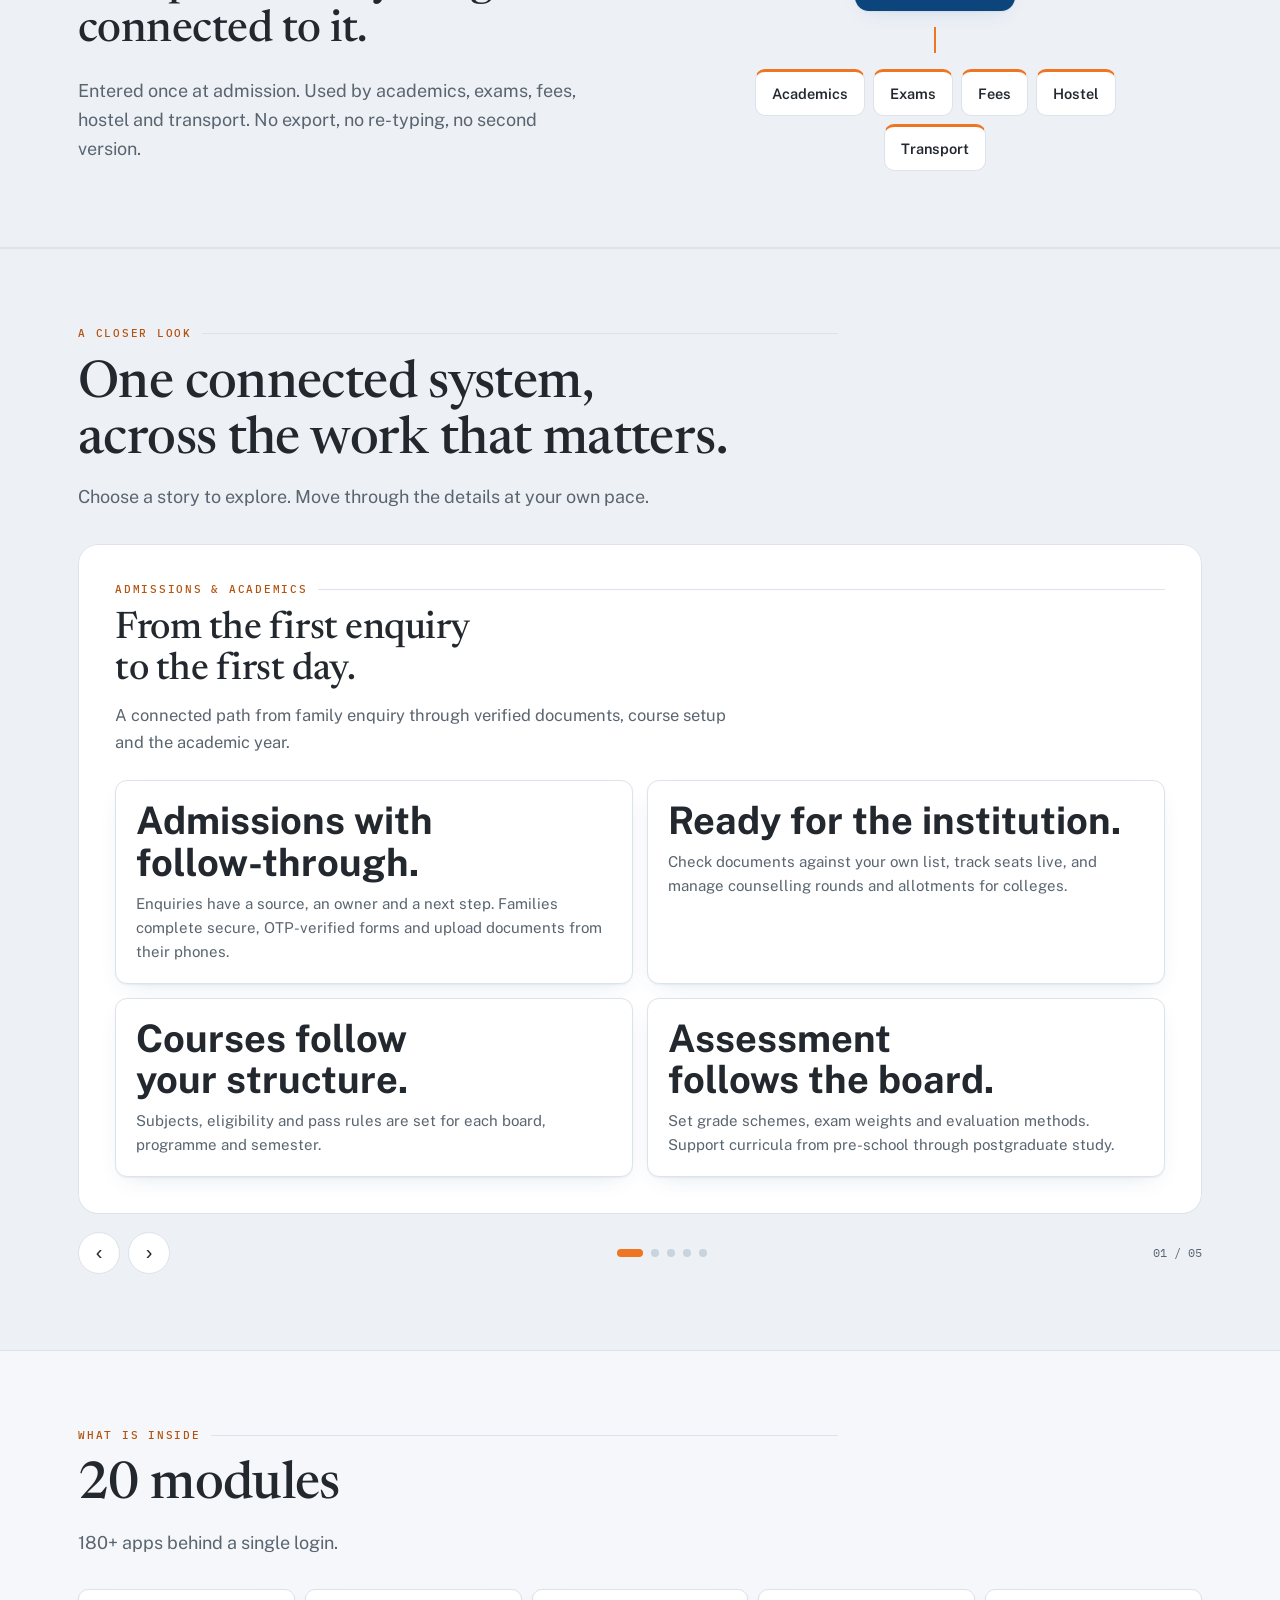
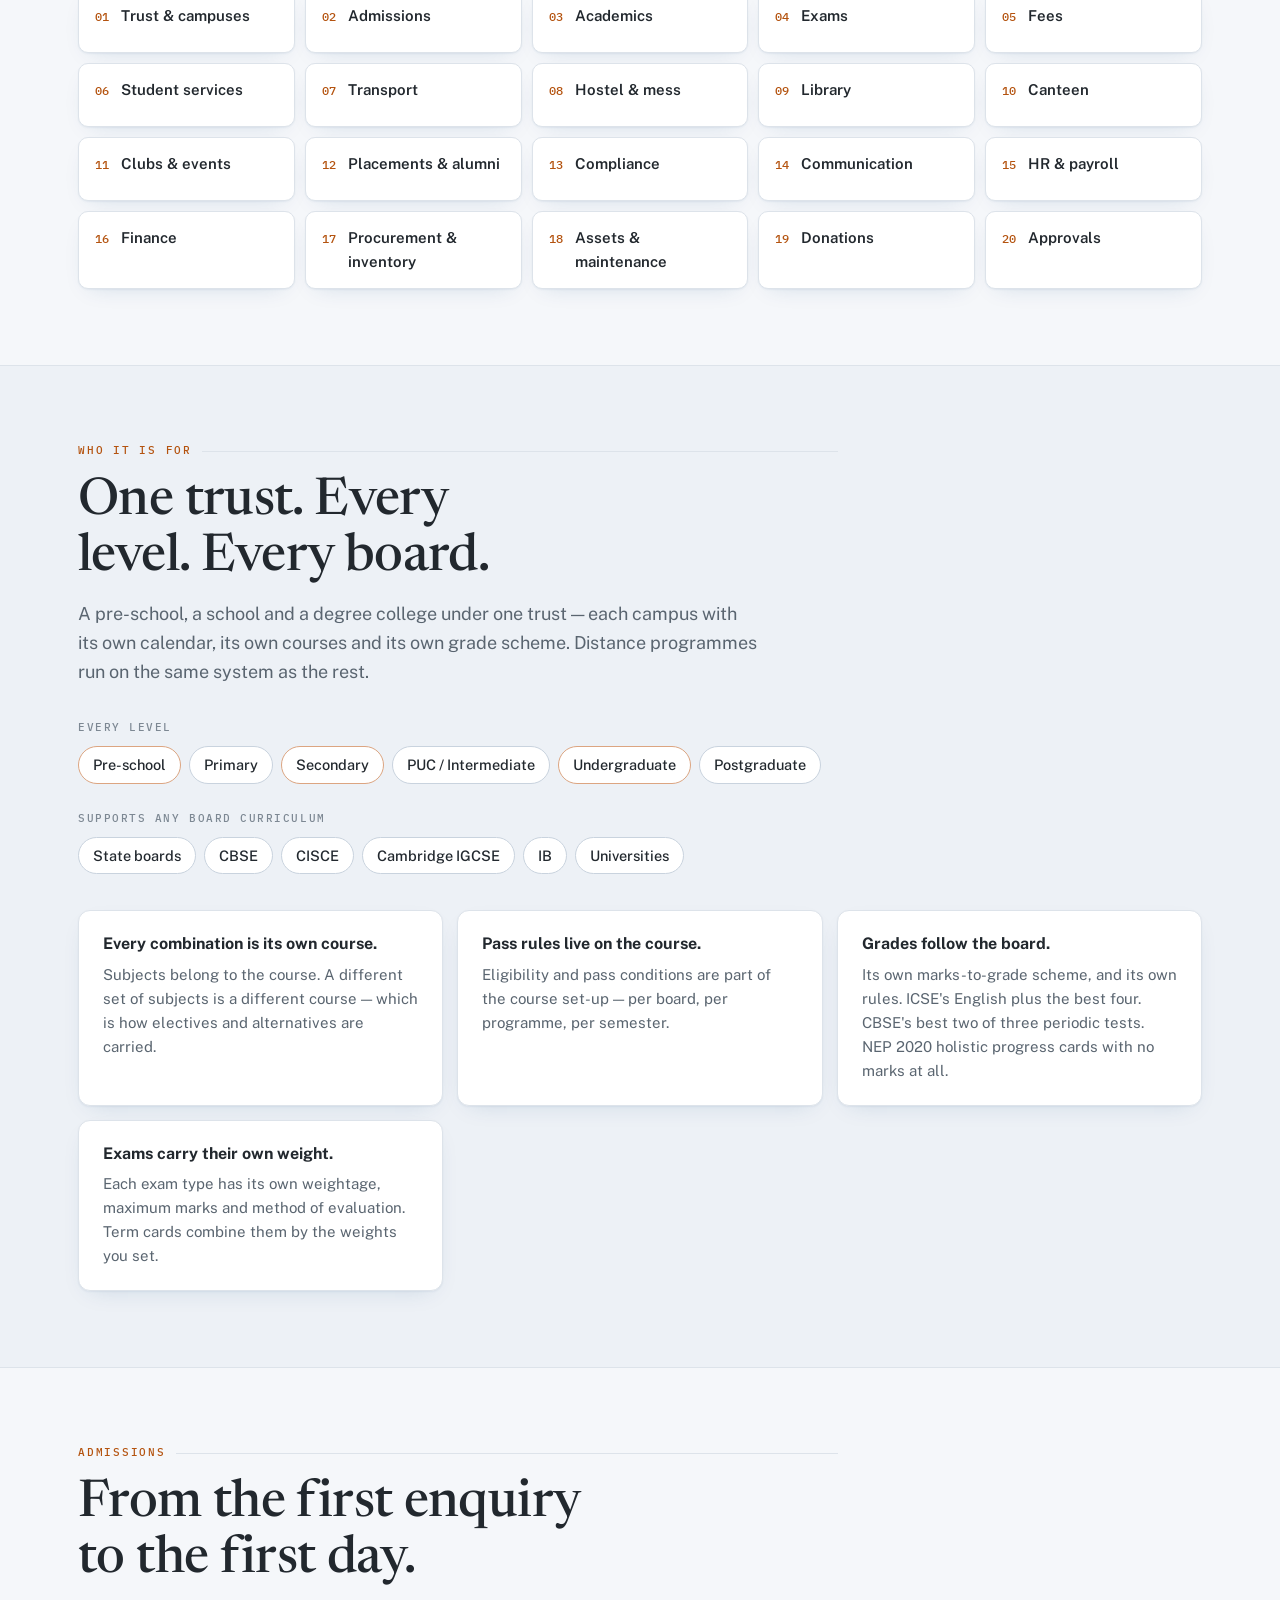
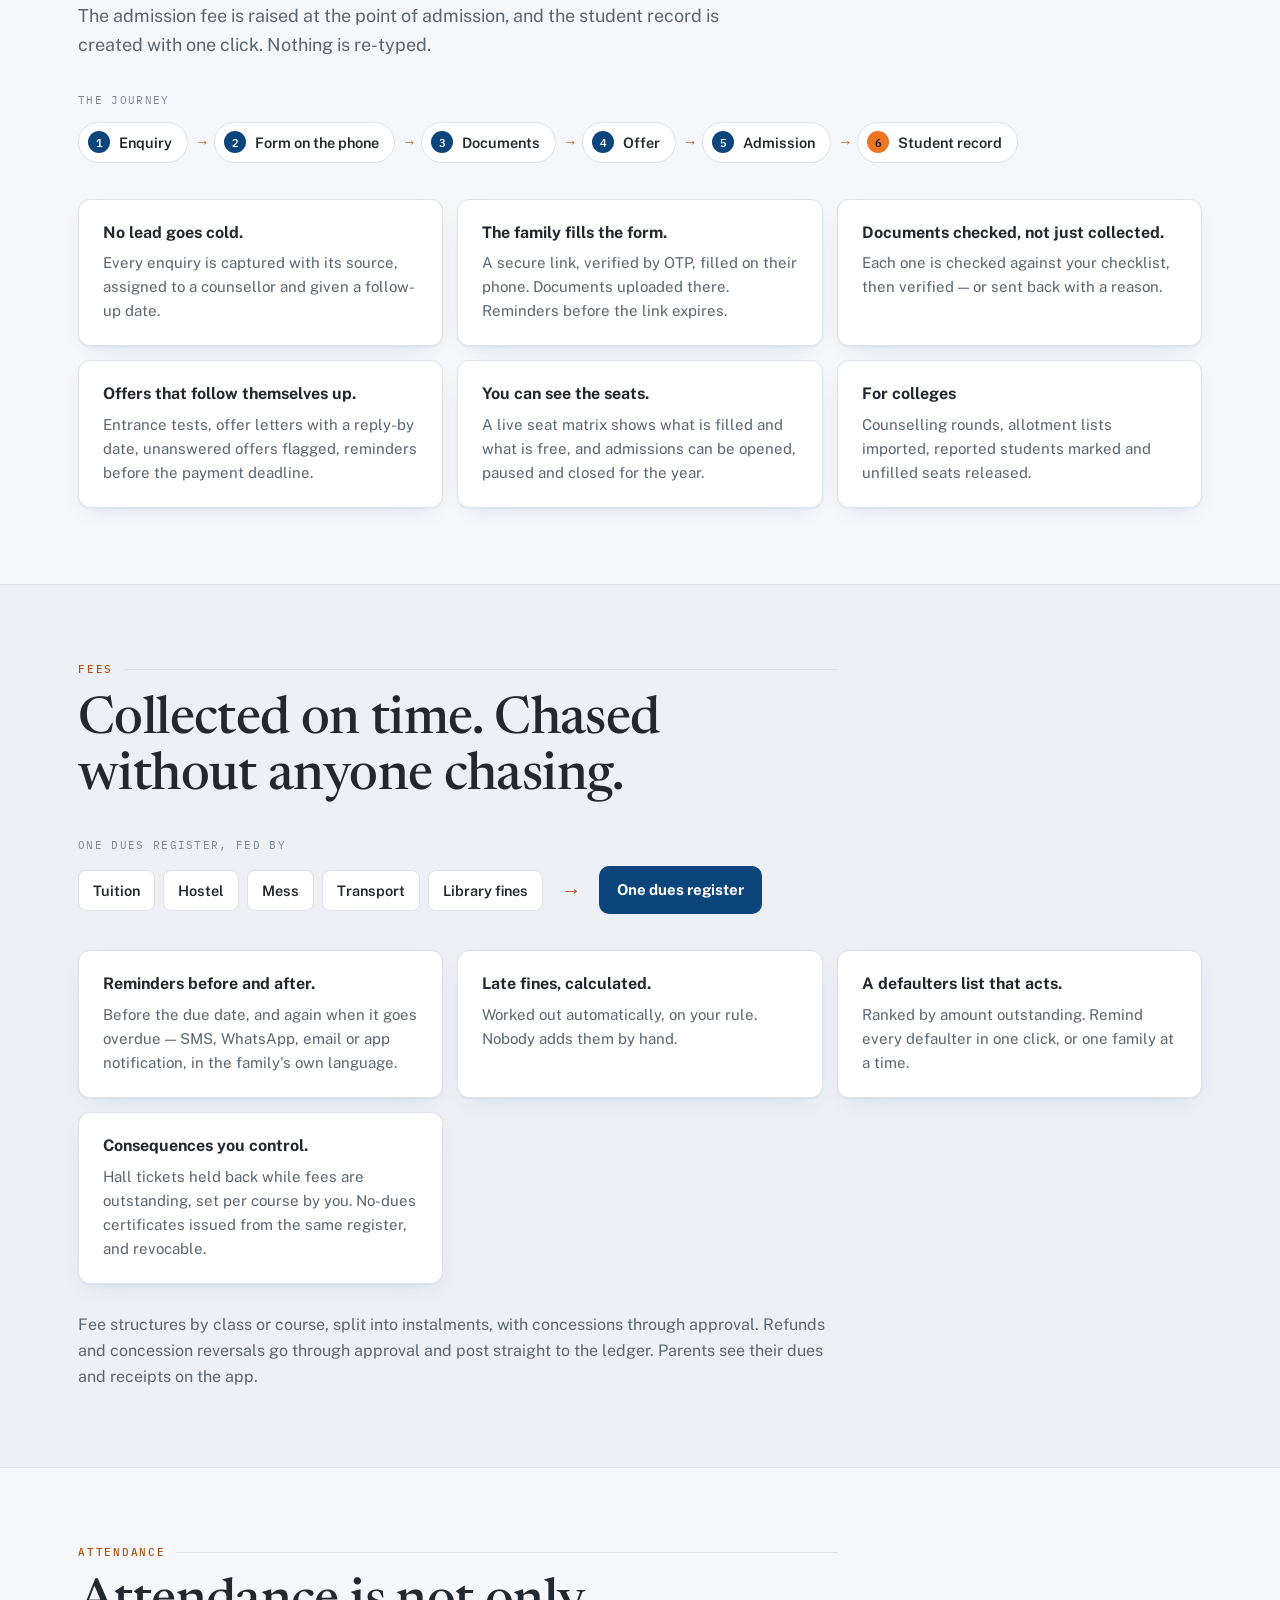
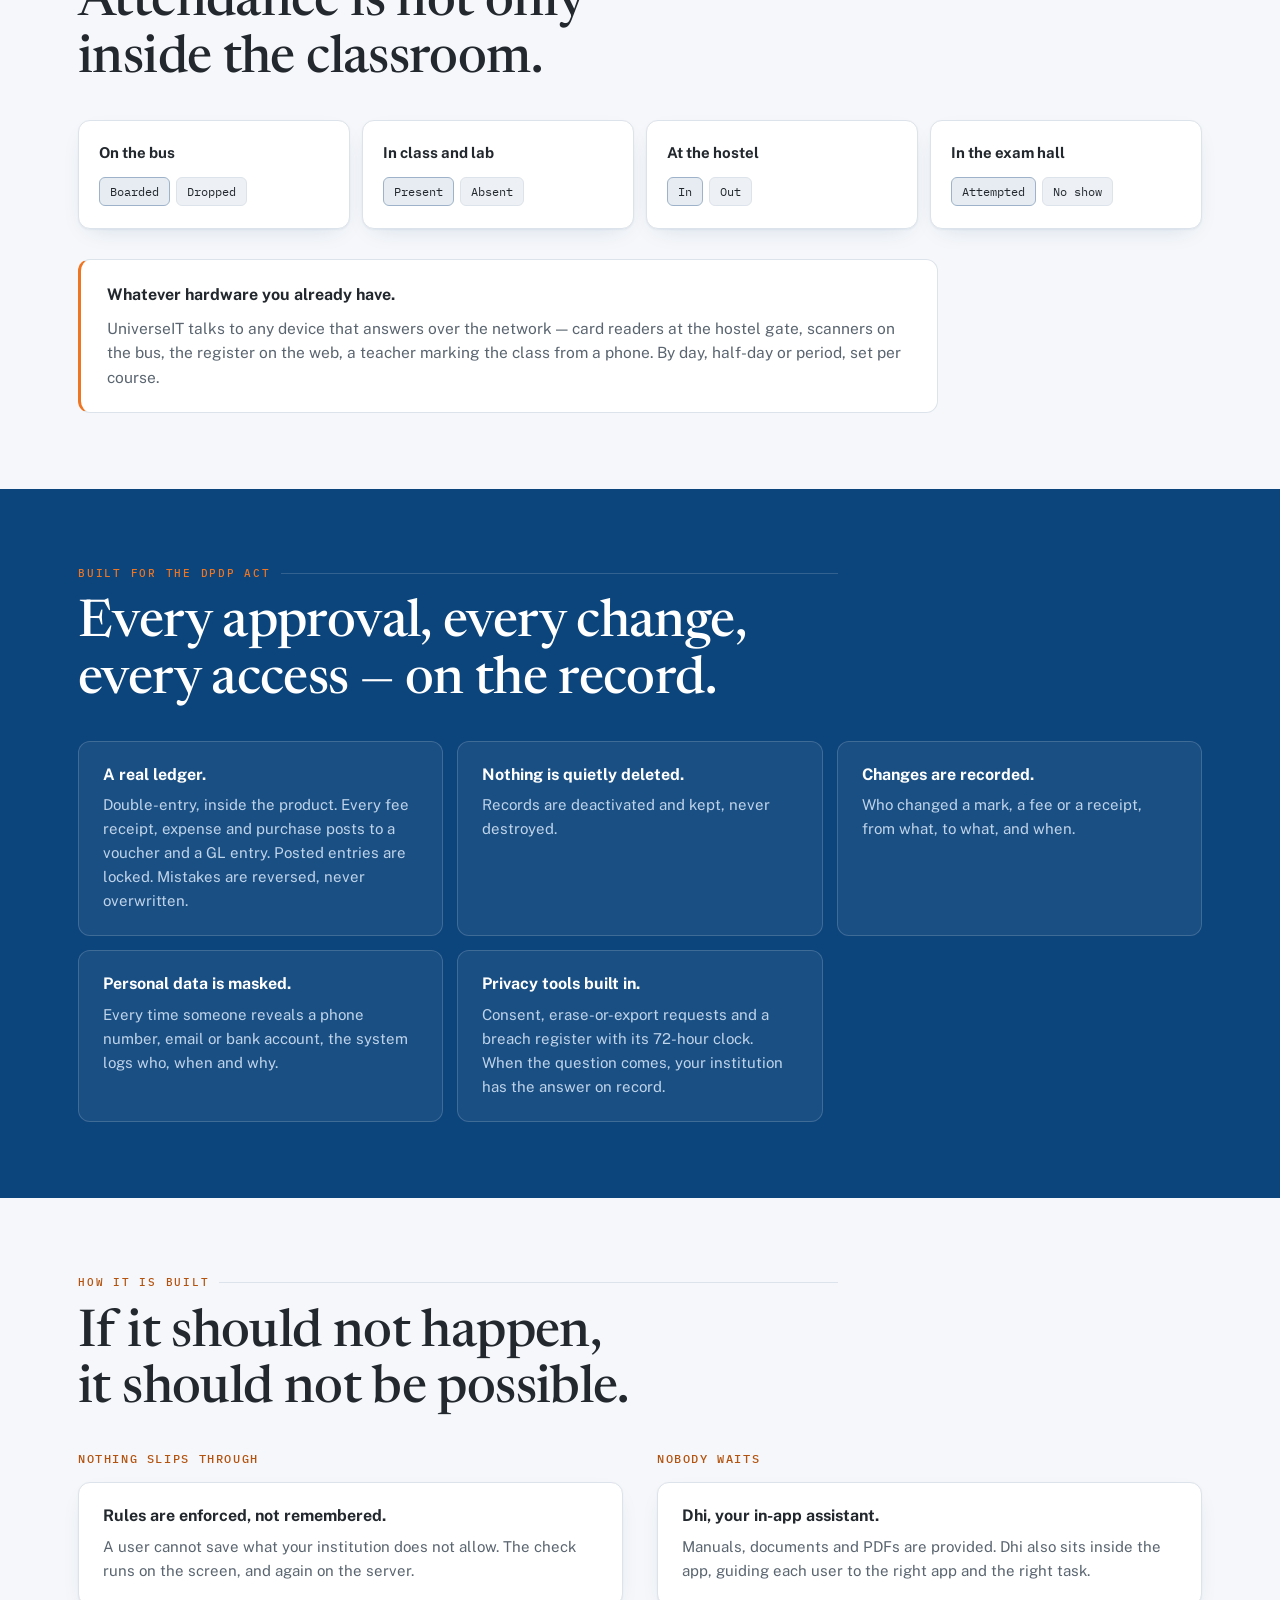
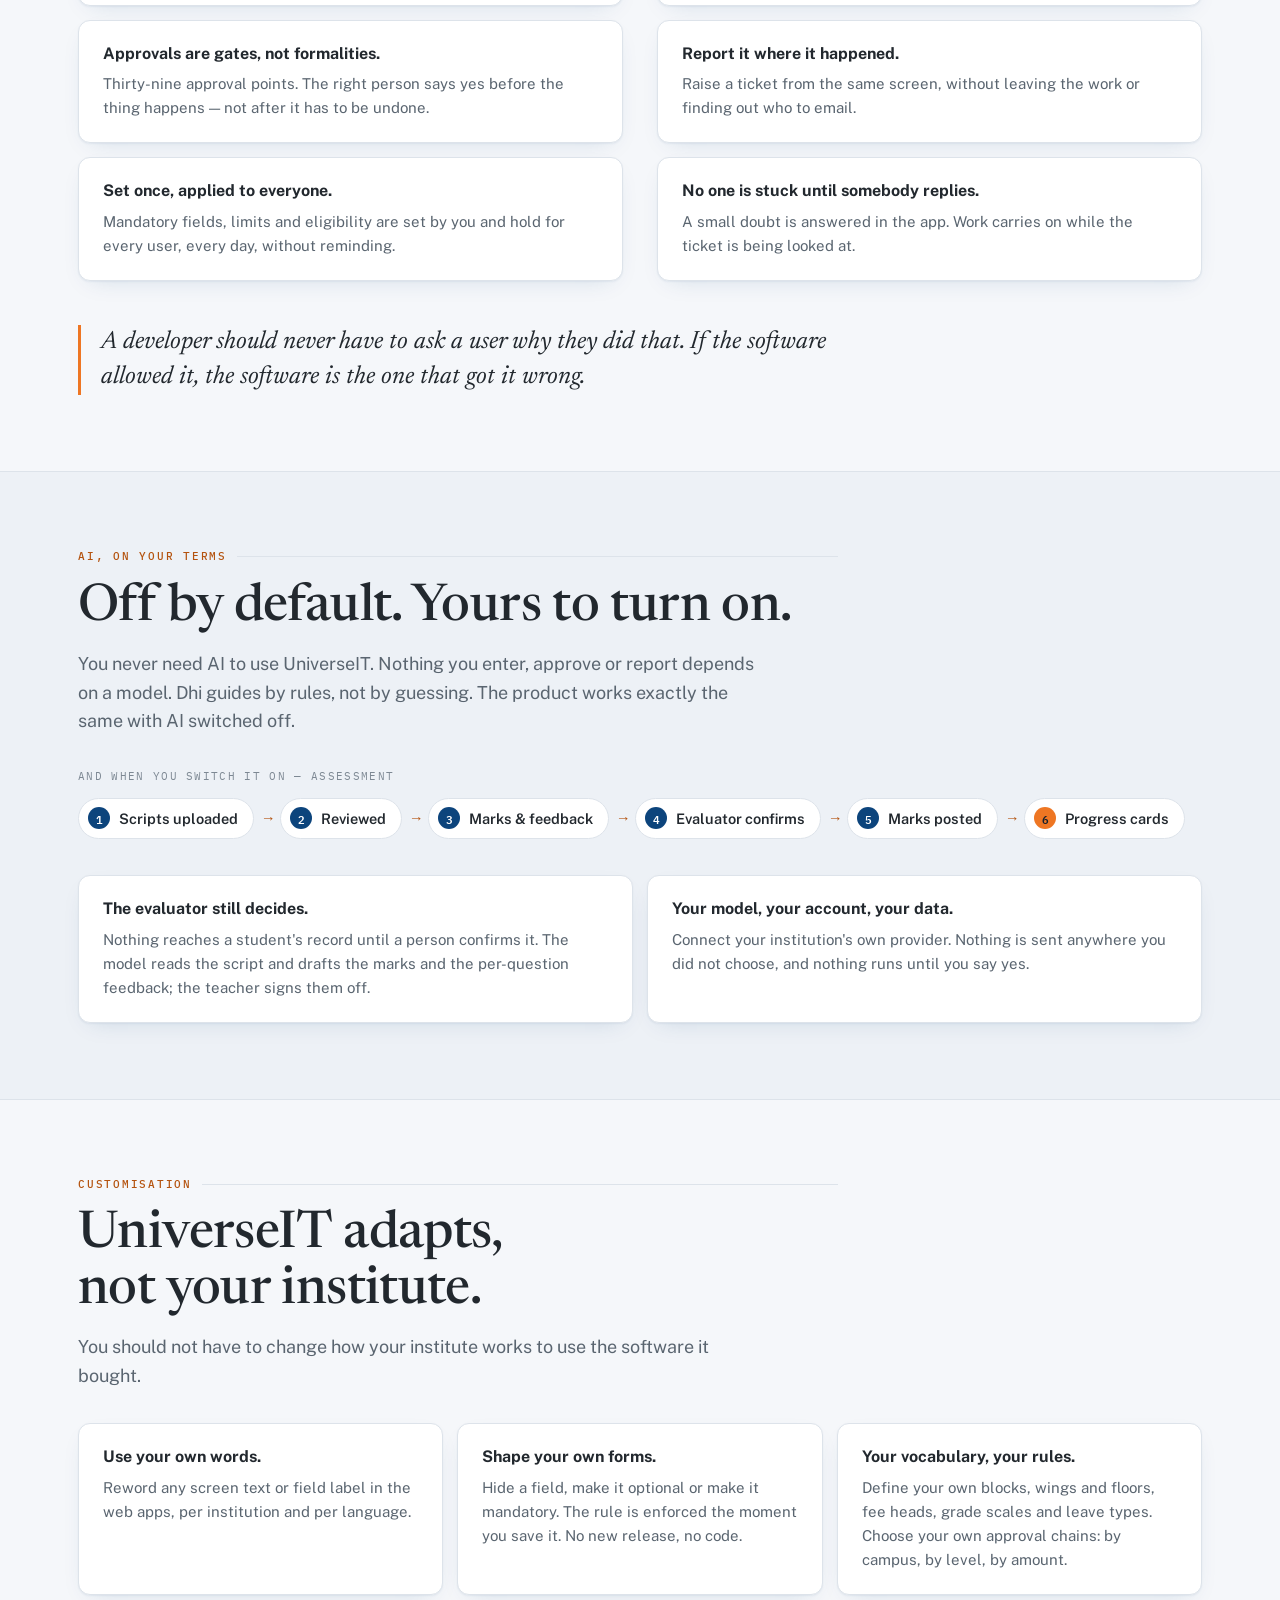
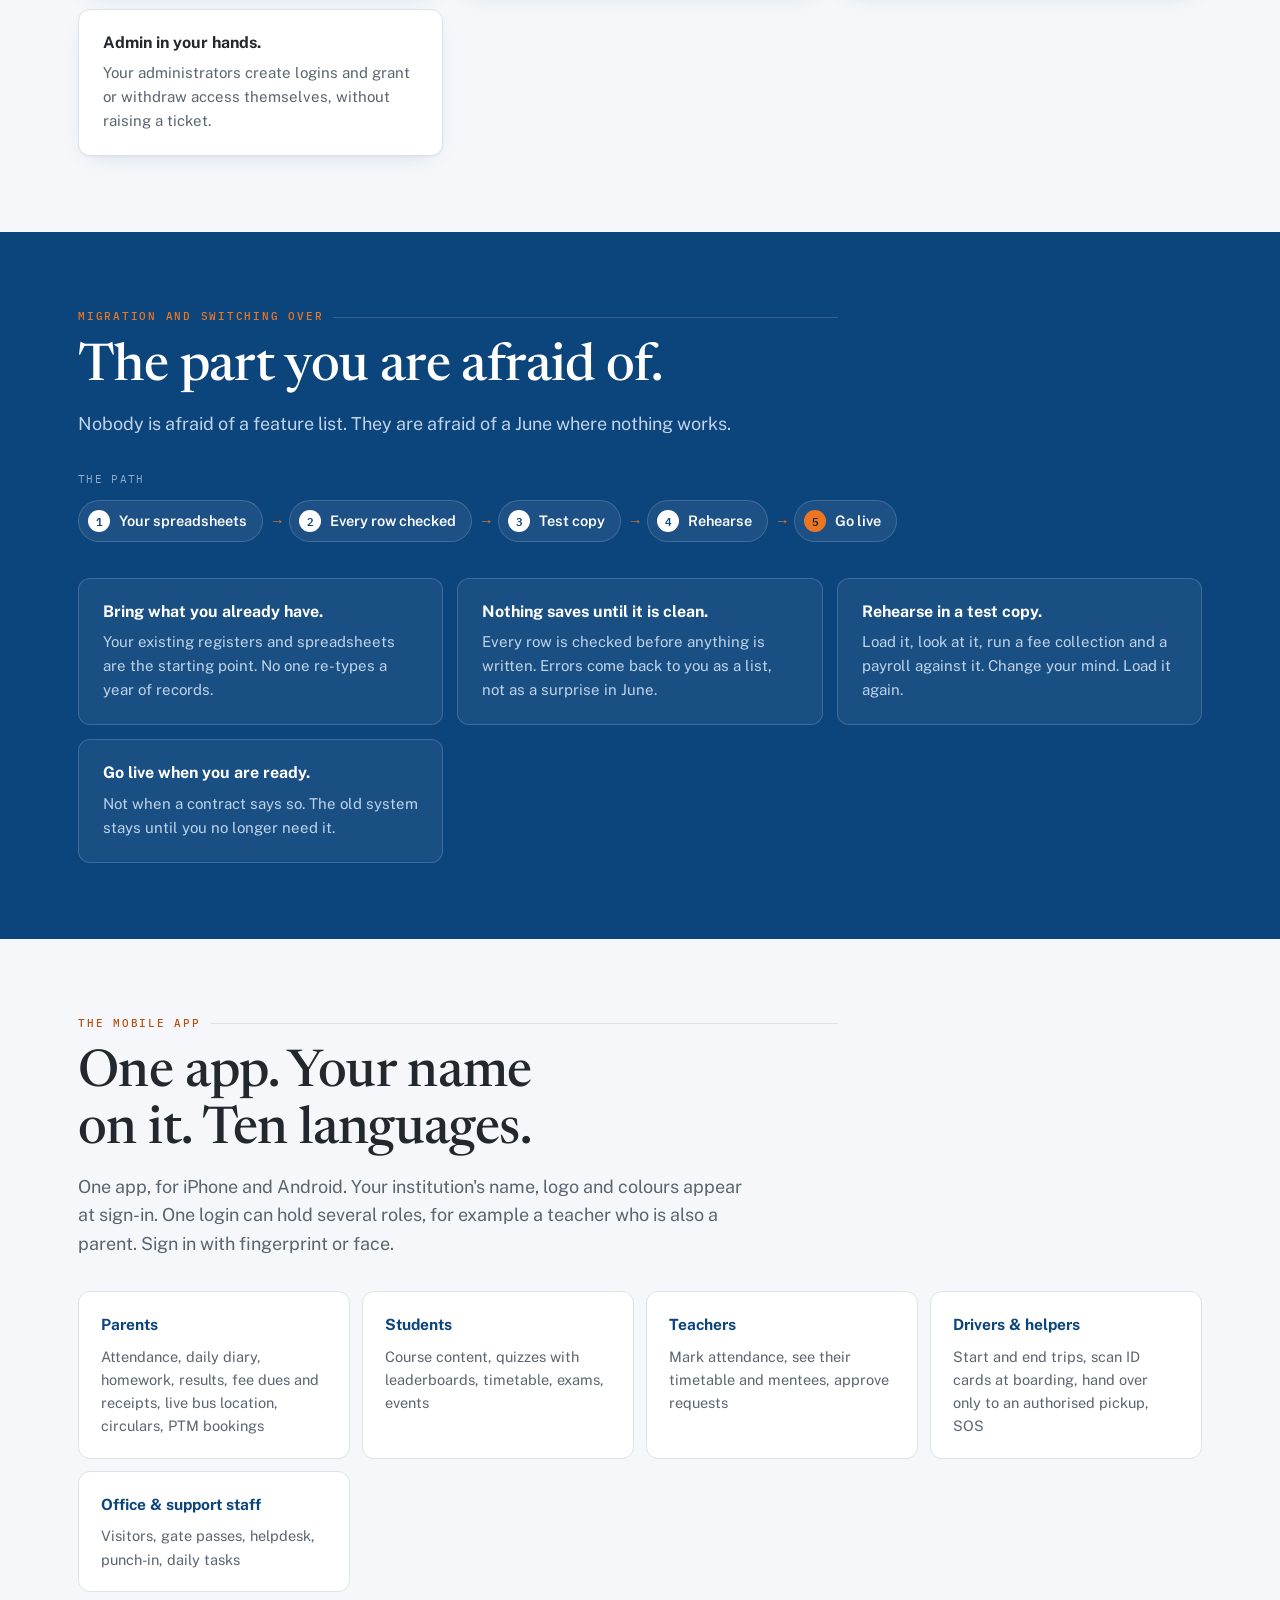
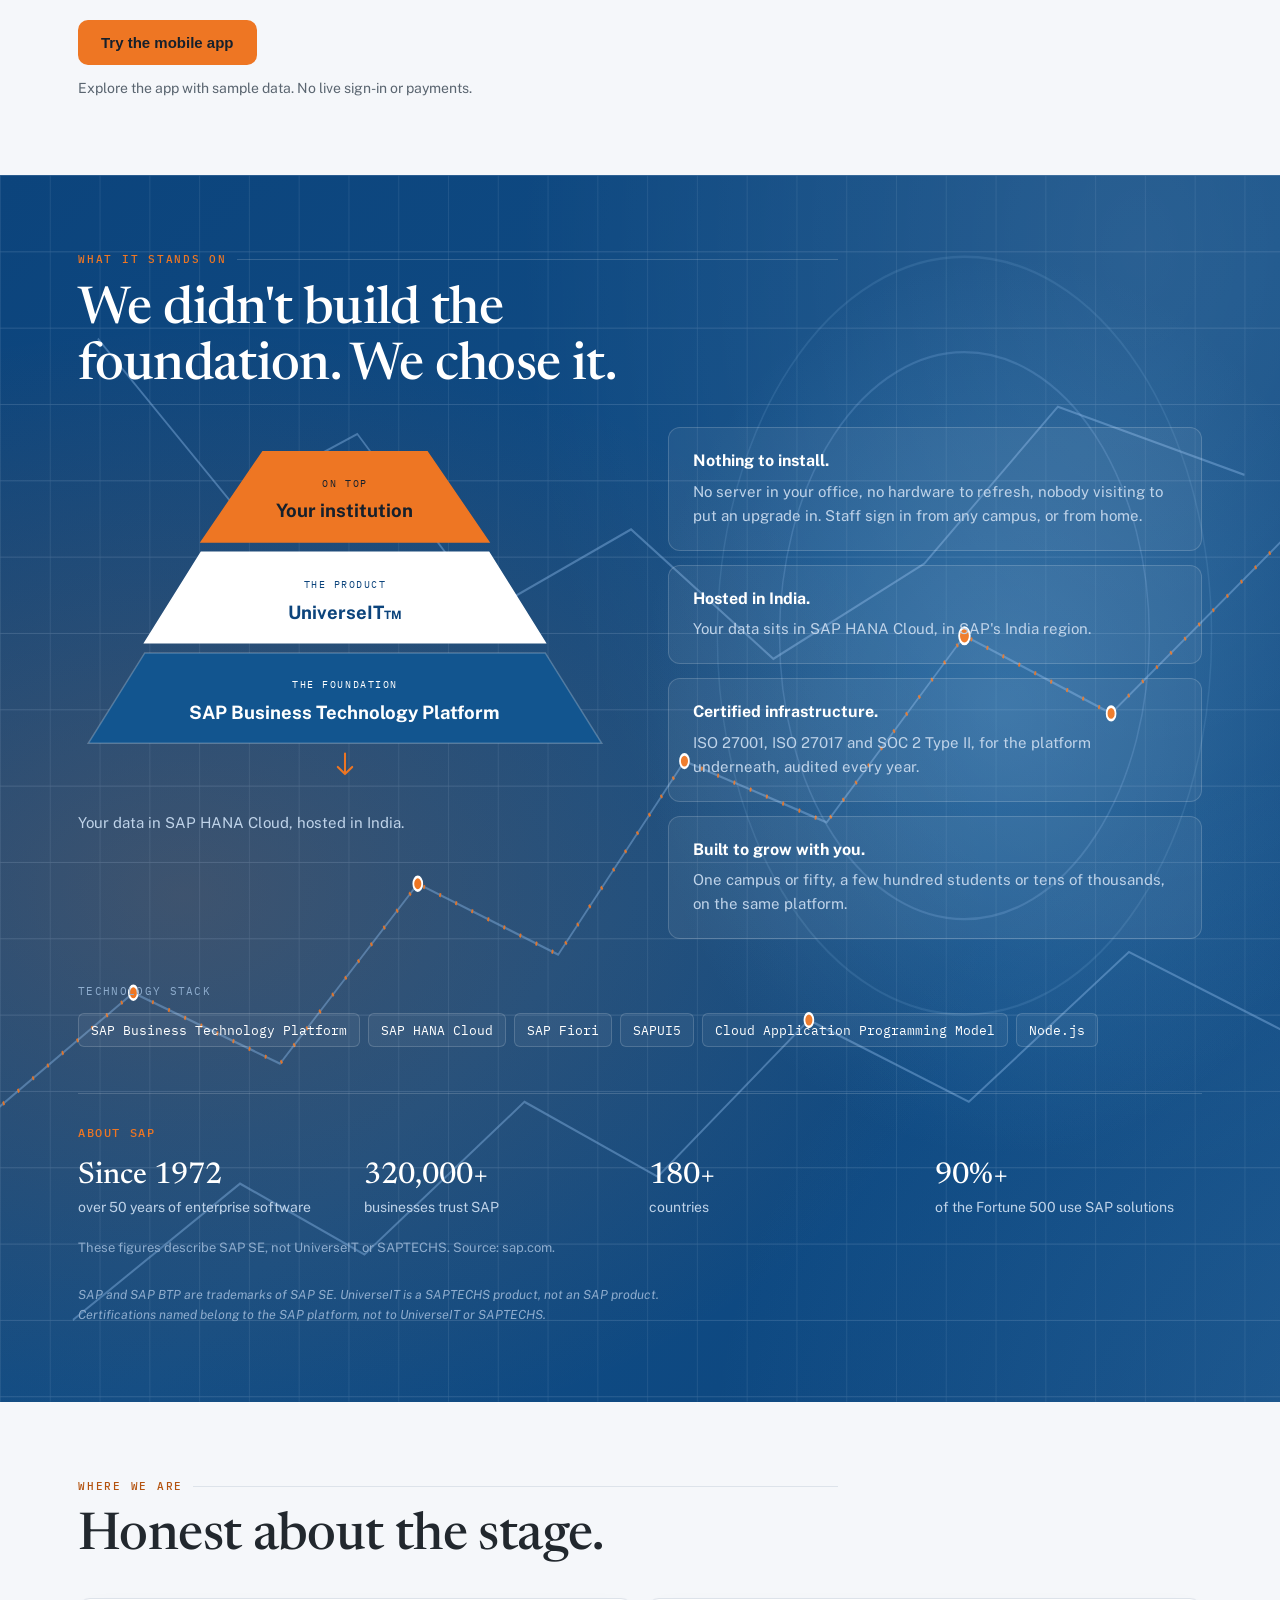
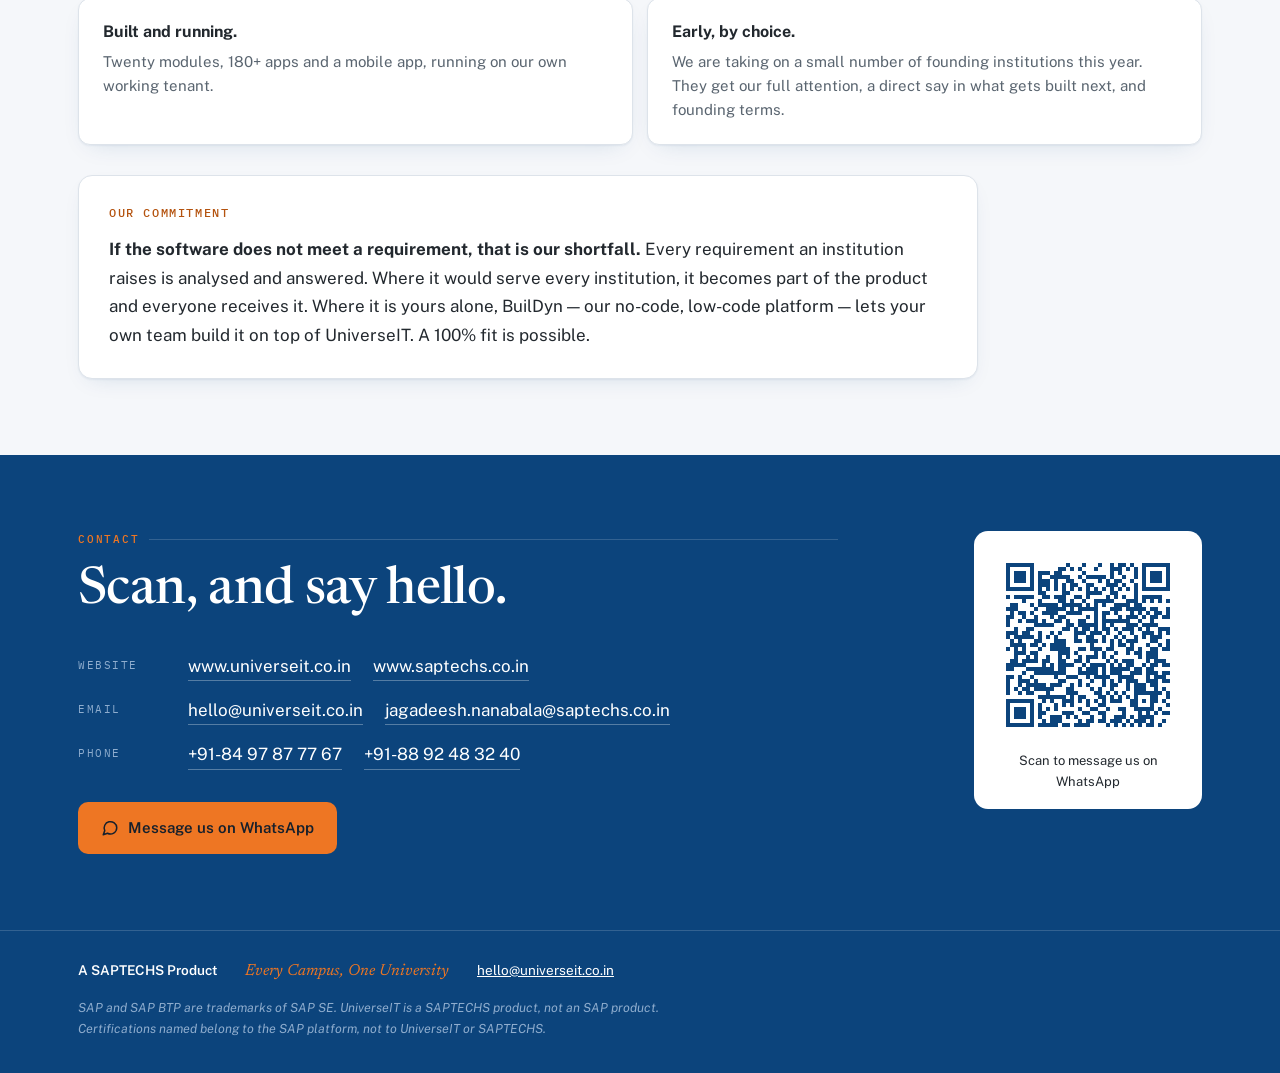
==== commit 5c6e1a81: "Increase contrast of platform technology graphic" ====
--- a/index.html
+++ b/index.html
@@ -194,7 +194,7 @@
   background: linear-gradient(135deg, #0C447C 0%, #104D86 54%, #0C447C 100%);
 }
 #platform.band-ink > .wrap { position: relative; z-index: 1; }
-.platform-graphic { position: absolute; z-index: 0; inset: 0; width: 100%; height: 100%; pointer-events: none; opacity: .88; }
+.platform-graphic { position: absolute; z-index: 0; inset: 0; width: 100%; height: 100%; pointer-events: none; opacity: 1; }
 .platform-graphic .signal { stroke-dasharray: 2 17; animation: platform-signal-flow 24s linear infinite; }
 #platform.band-ink::before {
   content: ""; position: absolute; z-index: 0; inset: -22%; pointer-events: none;
@@ -982,11 +982,11 @@
      figures are from sap.com; re-check that page before changing any of them. -->
 <section id="platform" class="band-ink">
   <svg class="platform-graphic" viewBox="0 0 1440 900" preserveAspectRatio="none" aria-hidden="true" focusable="false">
-    <defs><pattern id="platformGrid" width="56" height="56" patternUnits="userSpaceOnUse"><path d="M56 0H0V56" fill="none" stroke="#BFD3E9" stroke-opacity=".12" stroke-width="1"></path></pattern><radialGradient id="platformHalo"><stop offset="0" stop-color="#6DB1E1" stop-opacity=".17"></stop><stop offset="1" stop-color="#6DB1E1" stop-opacity="0"></stop></radialGradient></defs>
+    <defs><pattern id="platformGrid" width="56" height="56" patternUnits="userSpaceOnUse"><path d="M56 0H0V56" fill="none" stroke="#BFD3E9" stroke-opacity=".22" stroke-width="1"></path></pattern><radialGradient id="platformHalo"><stop offset="0" stop-color="#6DB1E1" stop-opacity=".30"></stop><stop offset="1" stop-color="#6DB1E1" stop-opacity="0"></stop></radialGradient></defs>
     <rect width="1440" height="900" fill="url(#platformGrid)"></rect><ellipse cx="1130" cy="390" rx="410" ry="330" fill="url(#platformHalo)"></ellipse>
-    <g fill="none" stroke="#8DBBEA" stroke-opacity=".22" stroke-width="1.4"><path d="M-30 700 150 600 315 652 470 520 628 572 770 430 930 475 1085 338 1250 395 1470 250"></path><path d="M110 120 260 240 402 190 550 320 710 260 870 355 1040 285 1190 170 1400 220"></path><path d="M82 840 270 740 410 792 590 680 740 735 910 620 1090 680 1270 570 1450 630"></path><circle cx="1085" cy="338" r="208" stroke-opacity=".14"></circle><circle cx="1085" cy="338" r="278" stroke-opacity=".09"></circle></g>
-    <path class="signal" d="M-30 700 150 600 315 652 470 520 628 572 770 430 930 475 1085 338 1250 395 1470 250" fill="none" stroke="#EE7623" stroke-opacity=".58" stroke-width="2"></path>
-    <g fill="#0C447C" stroke="#EE7623" stroke-width="2"><circle cx="150" cy="600" r="5"></circle><circle cx="470" cy="520" r="5"></circle><circle cx="770" cy="430" r="5"></circle><circle cx="1085" cy="338" r="6"></circle><circle cx="1250" cy="395" r="5"></circle><circle cx="910" cy="620" r="5"></circle></g>
+    <g fill="none" stroke="#8DBBEA" stroke-opacity=".42" stroke-width="1.7"><path d="M-30 700 150 600 315 652 470 520 628 572 770 430 930 475 1085 338 1250 395 1470 250"></path><path d="M110 120 260 240 402 190 550 320 710 260 870 355 1040 285 1190 170 1400 220"></path><path d="M82 840 270 740 410 792 590 680 740 735 910 620 1090 680 1270 570 1450 630"></path><circle cx="1085" cy="338" r="208" stroke-opacity=".22"></circle><circle cx="1085" cy="338" r="278" stroke-opacity=".14"></circle></g>
+    <path class="signal" d="M-30 700 150 600 315 652 470 520 628 572 770 430 930 475 1085 338 1250 395 1470 250" fill="none" stroke="#EE7623" stroke-opacity=".9" stroke-width="3"></path>
+    <g fill="#EE7623" stroke="#FFFFFF" stroke-width="2"><circle cx="150" cy="600" r="5"></circle><circle cx="470" cy="520" r="5"></circle><circle cx="770" cy="430" r="5"></circle><circle cx="1085" cy="338" r="6"></circle><circle cx="1250" cy="395" r="5"></circle><circle cx="910" cy="620" r="5"></circle></g>
   </svg>
   <div class="wrap">
     <div class="sec-head">
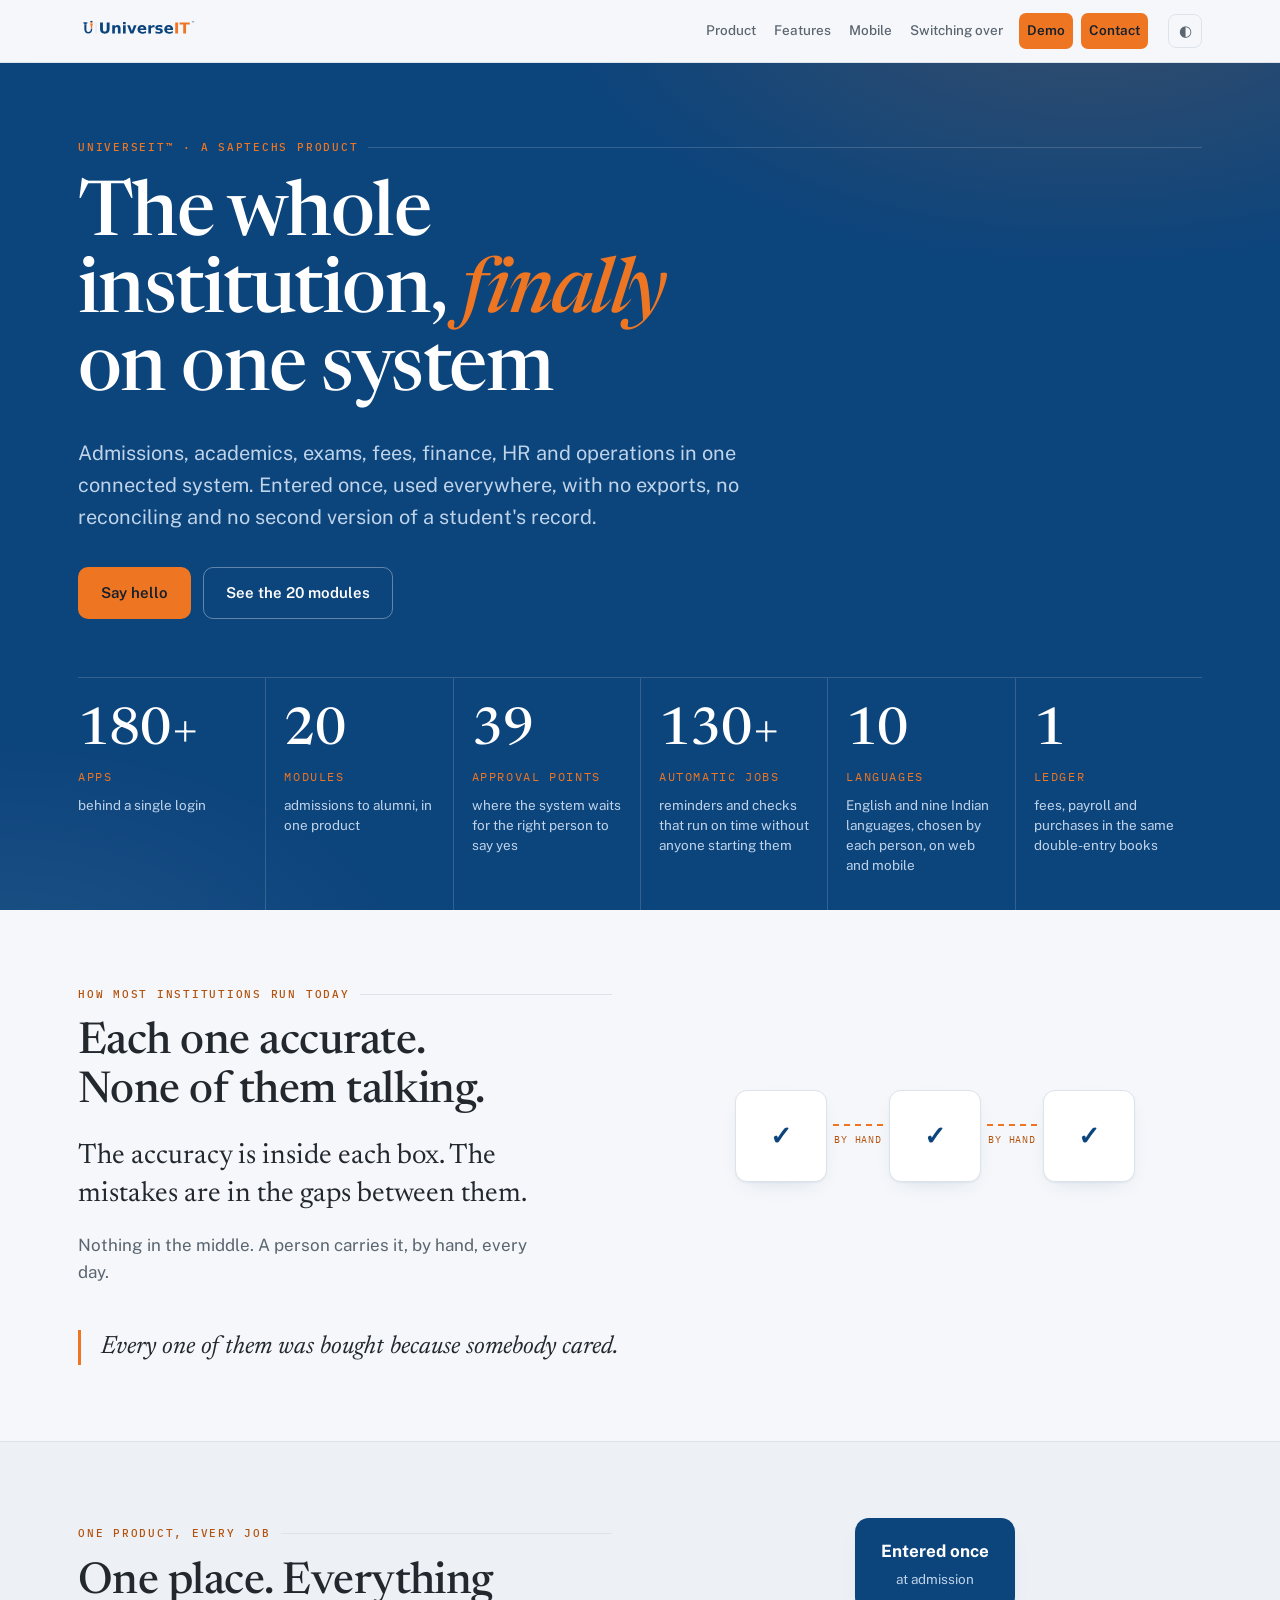
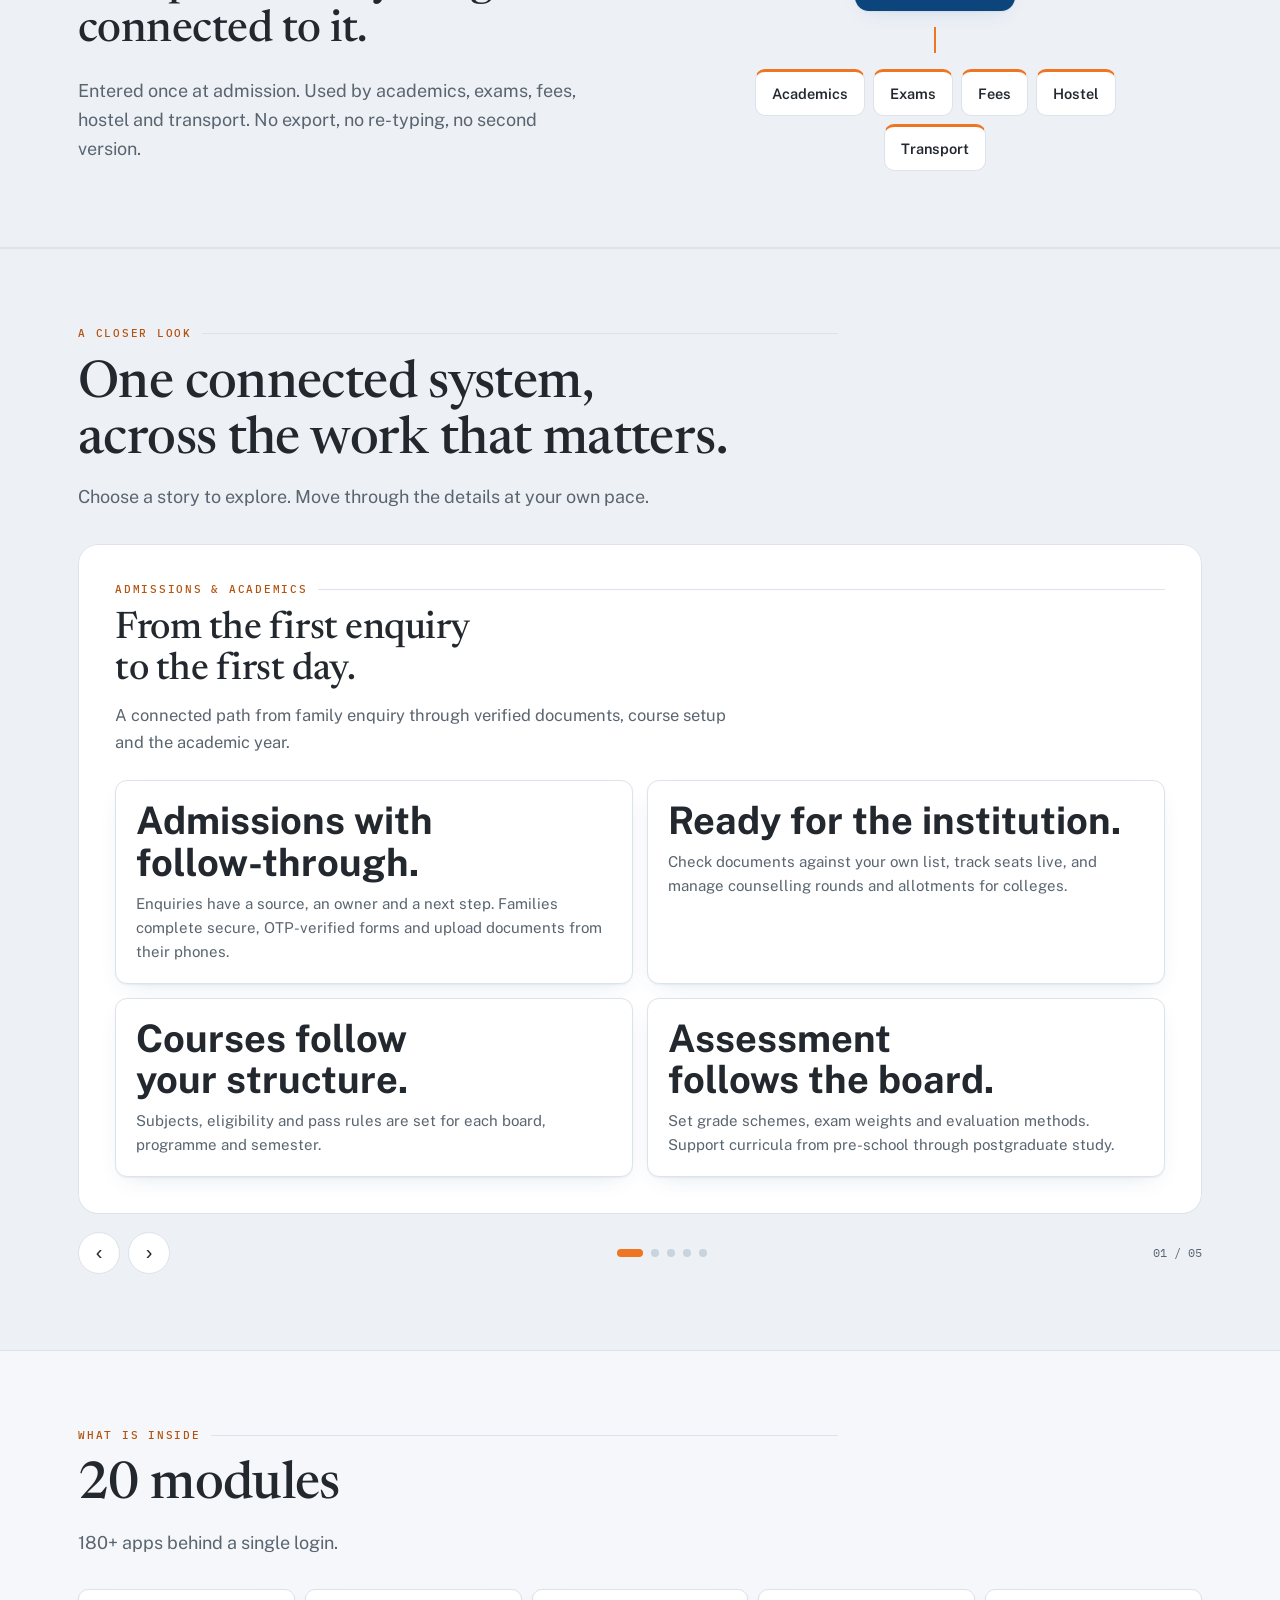
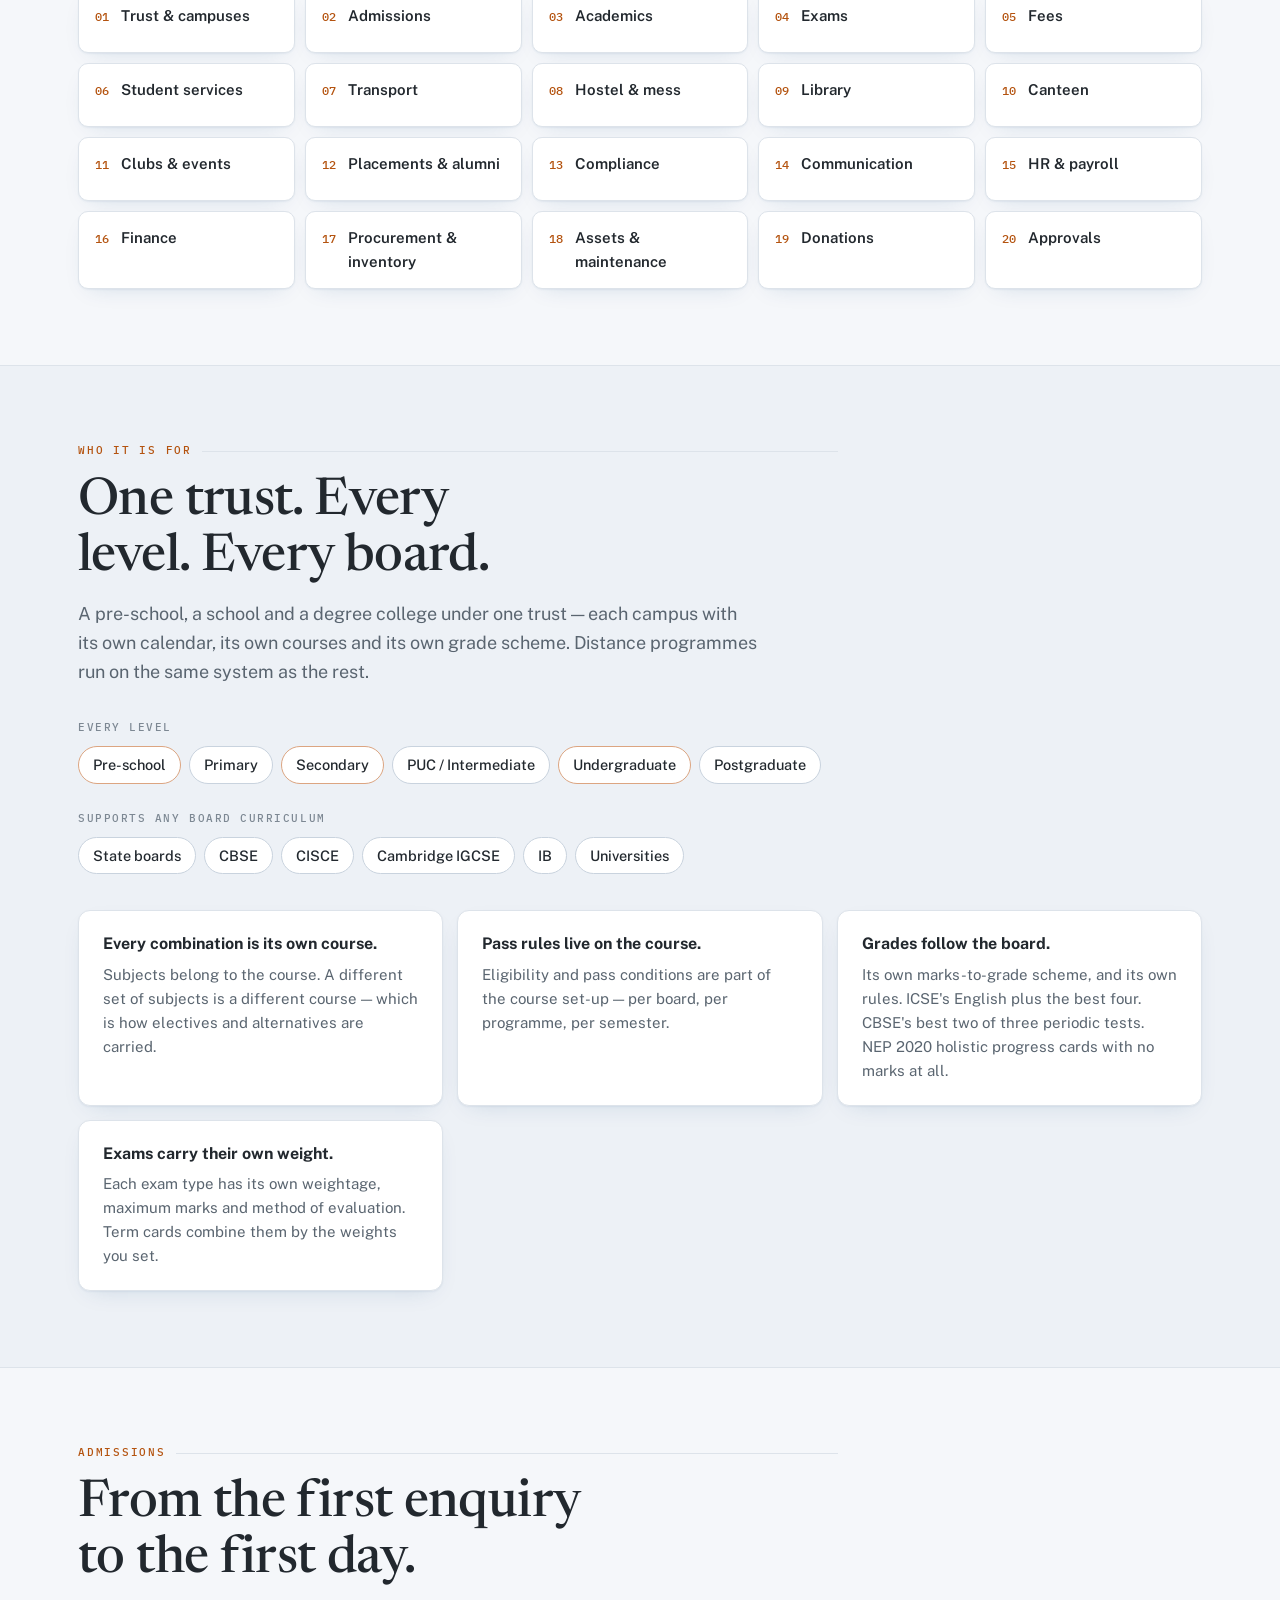
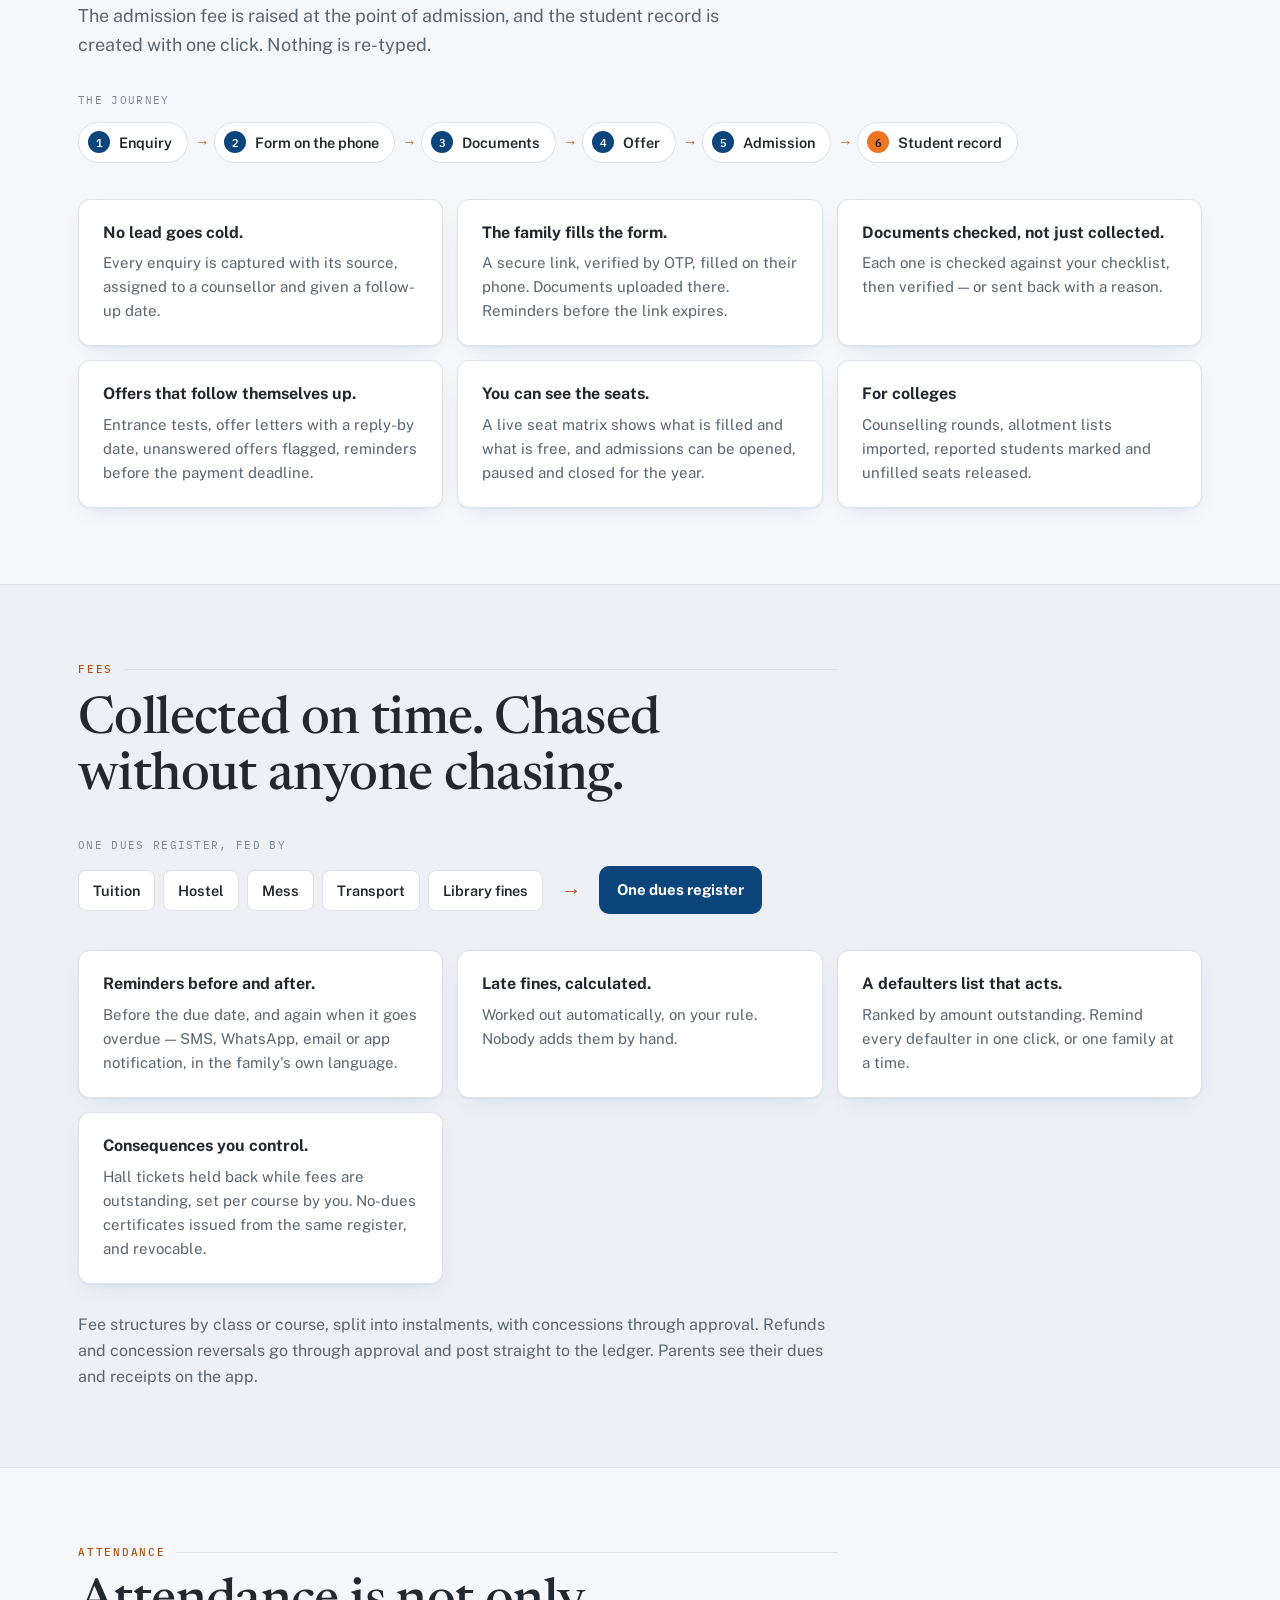
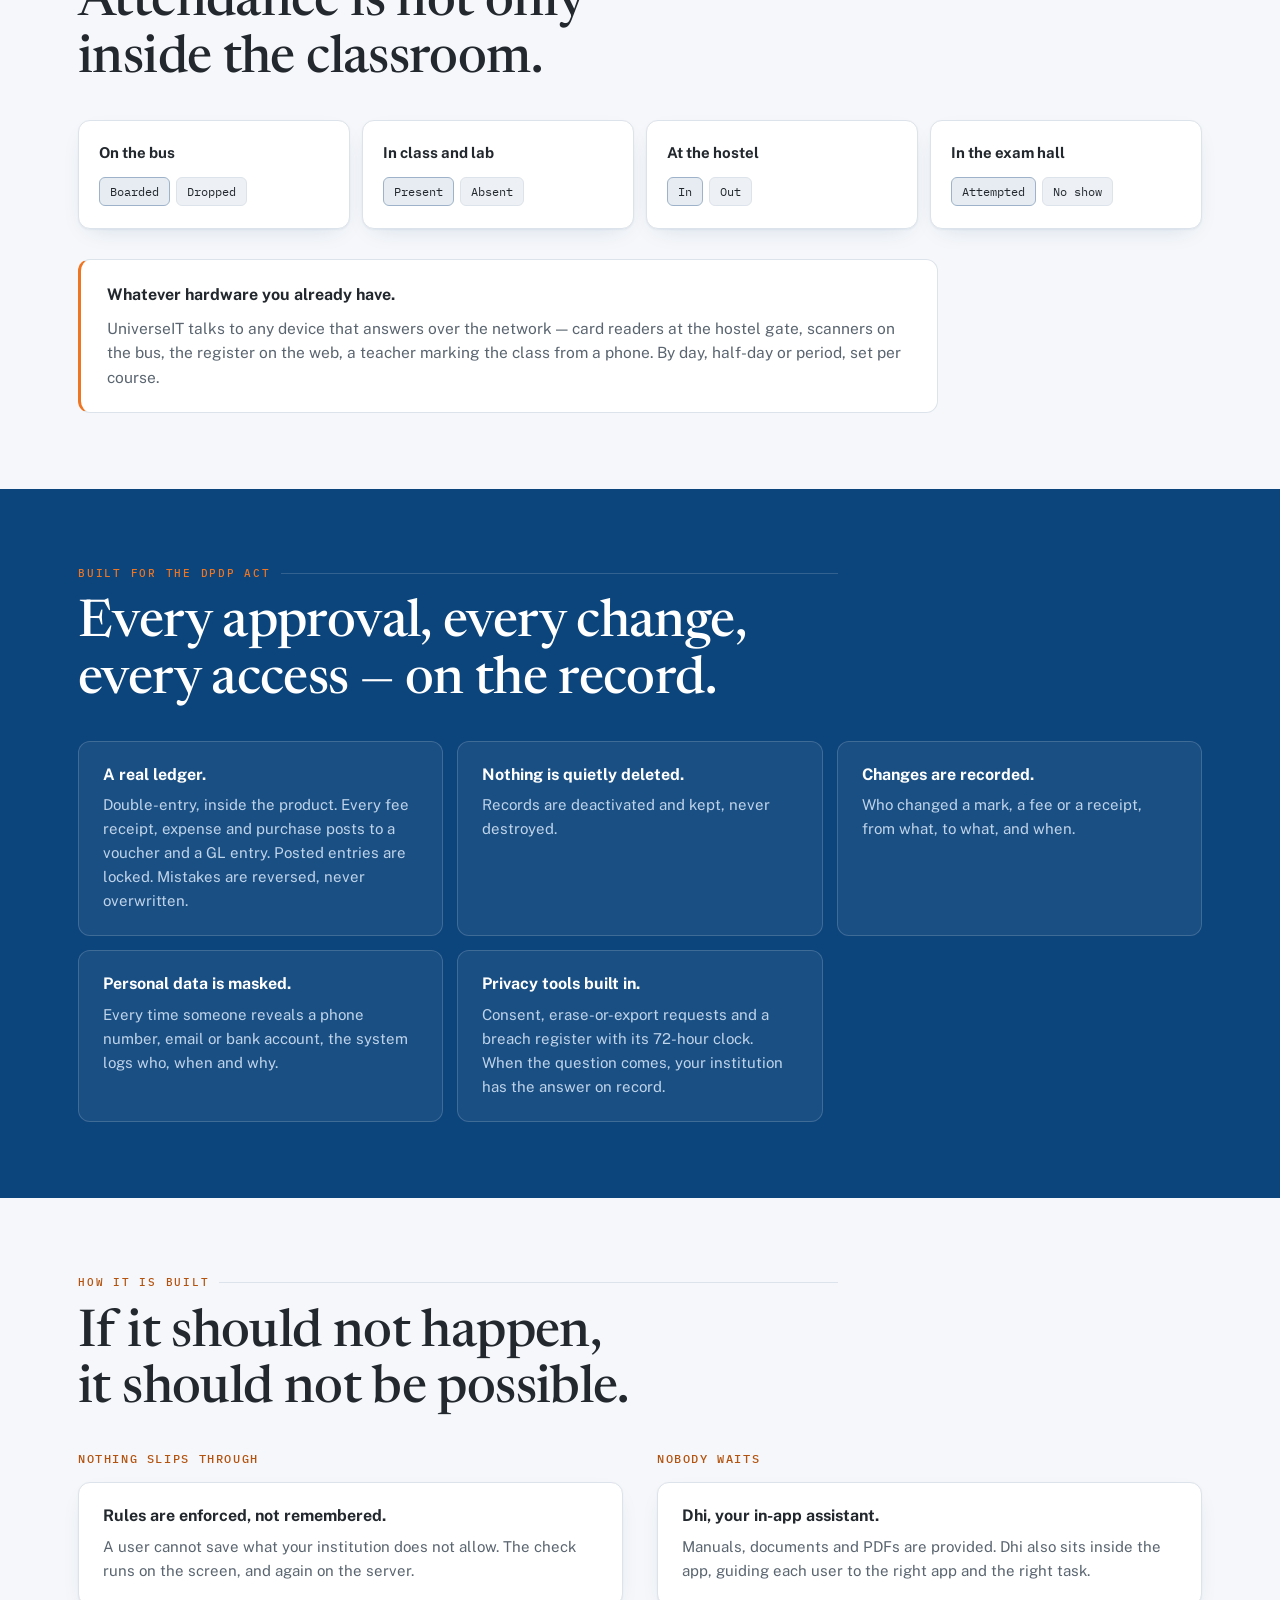
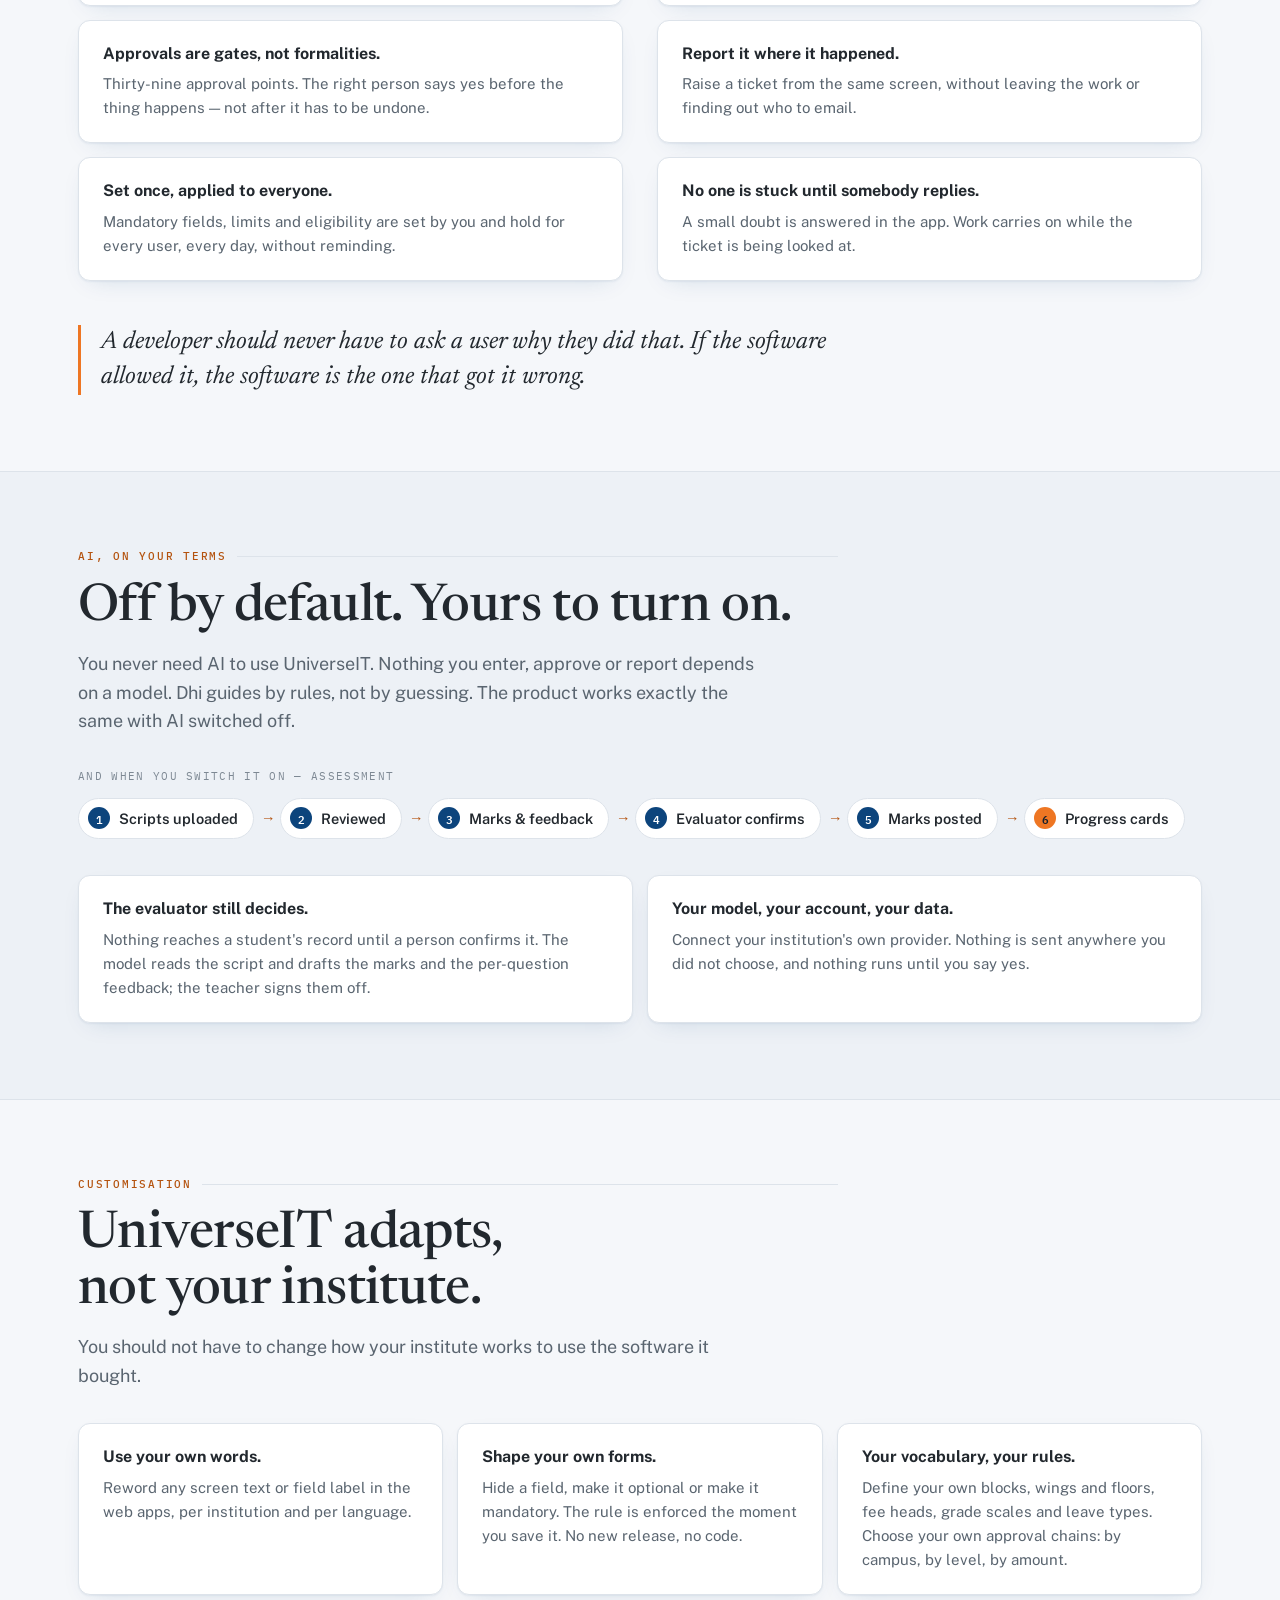
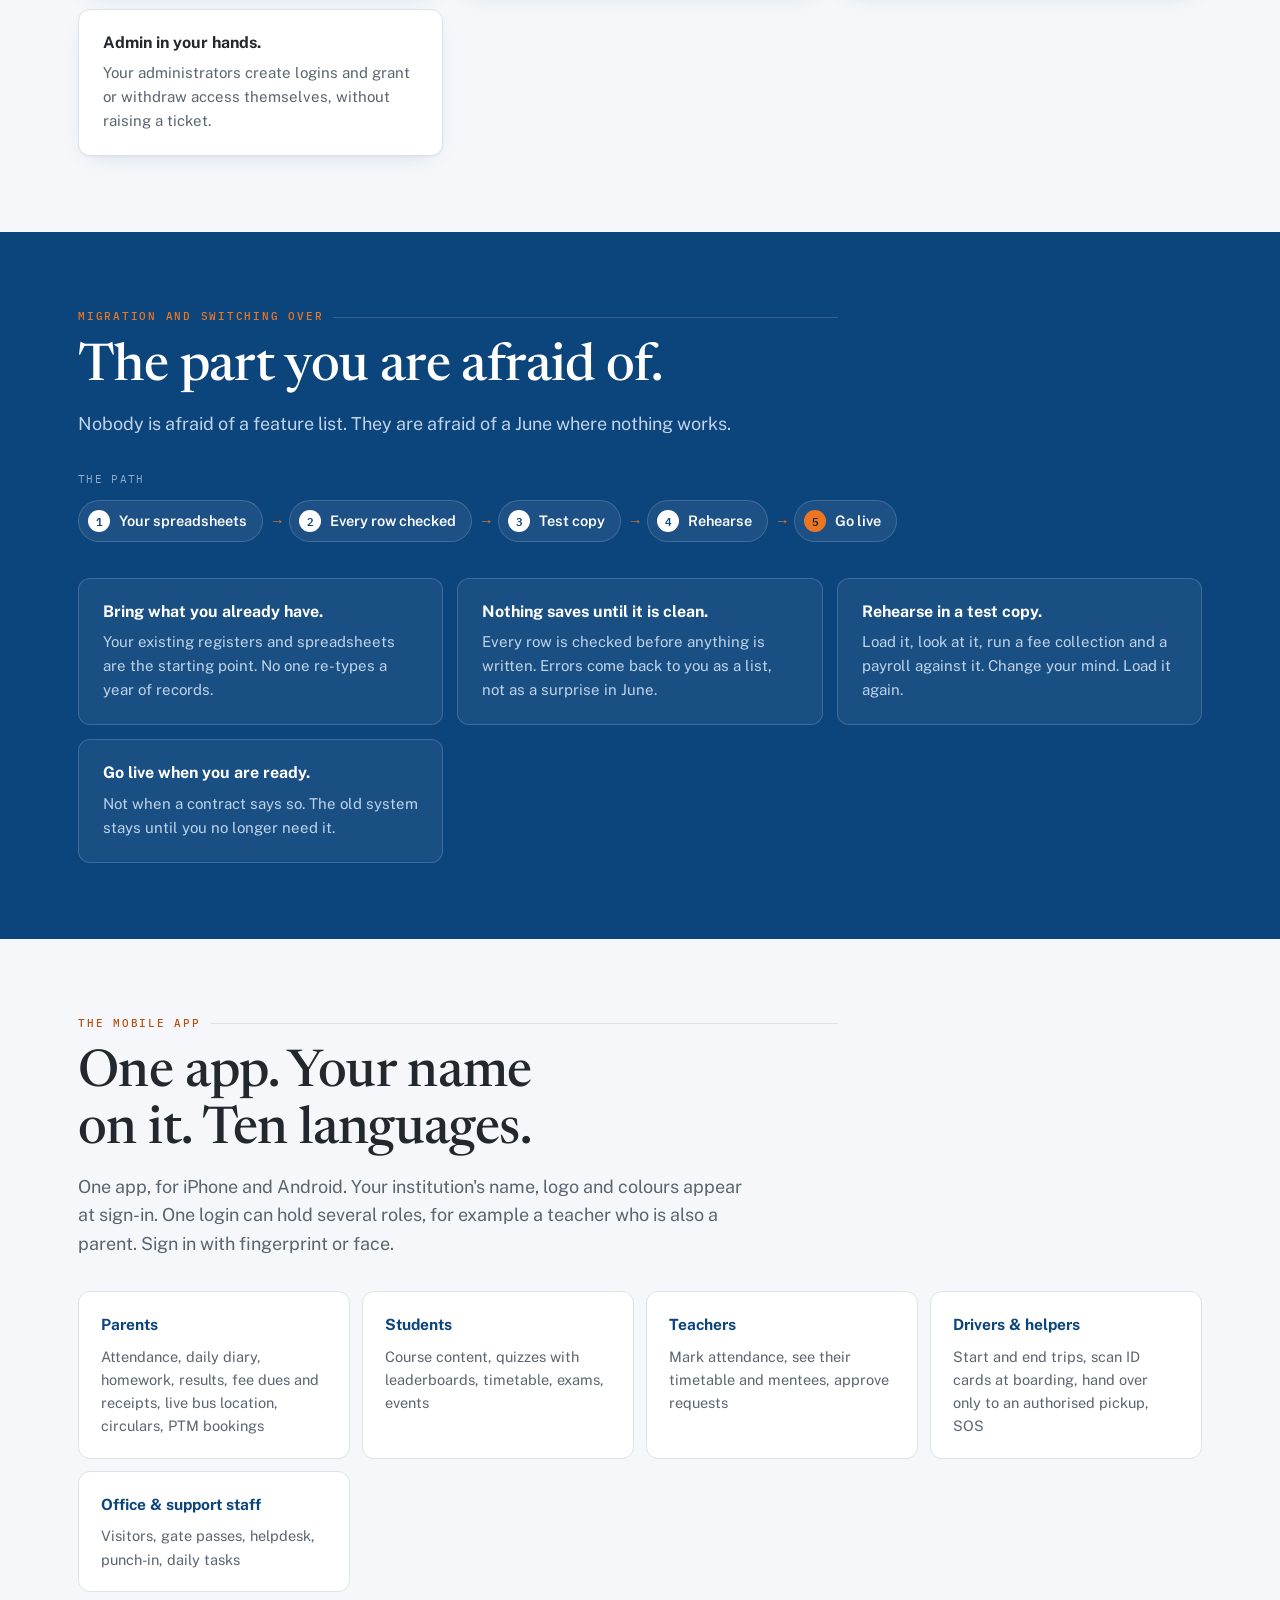
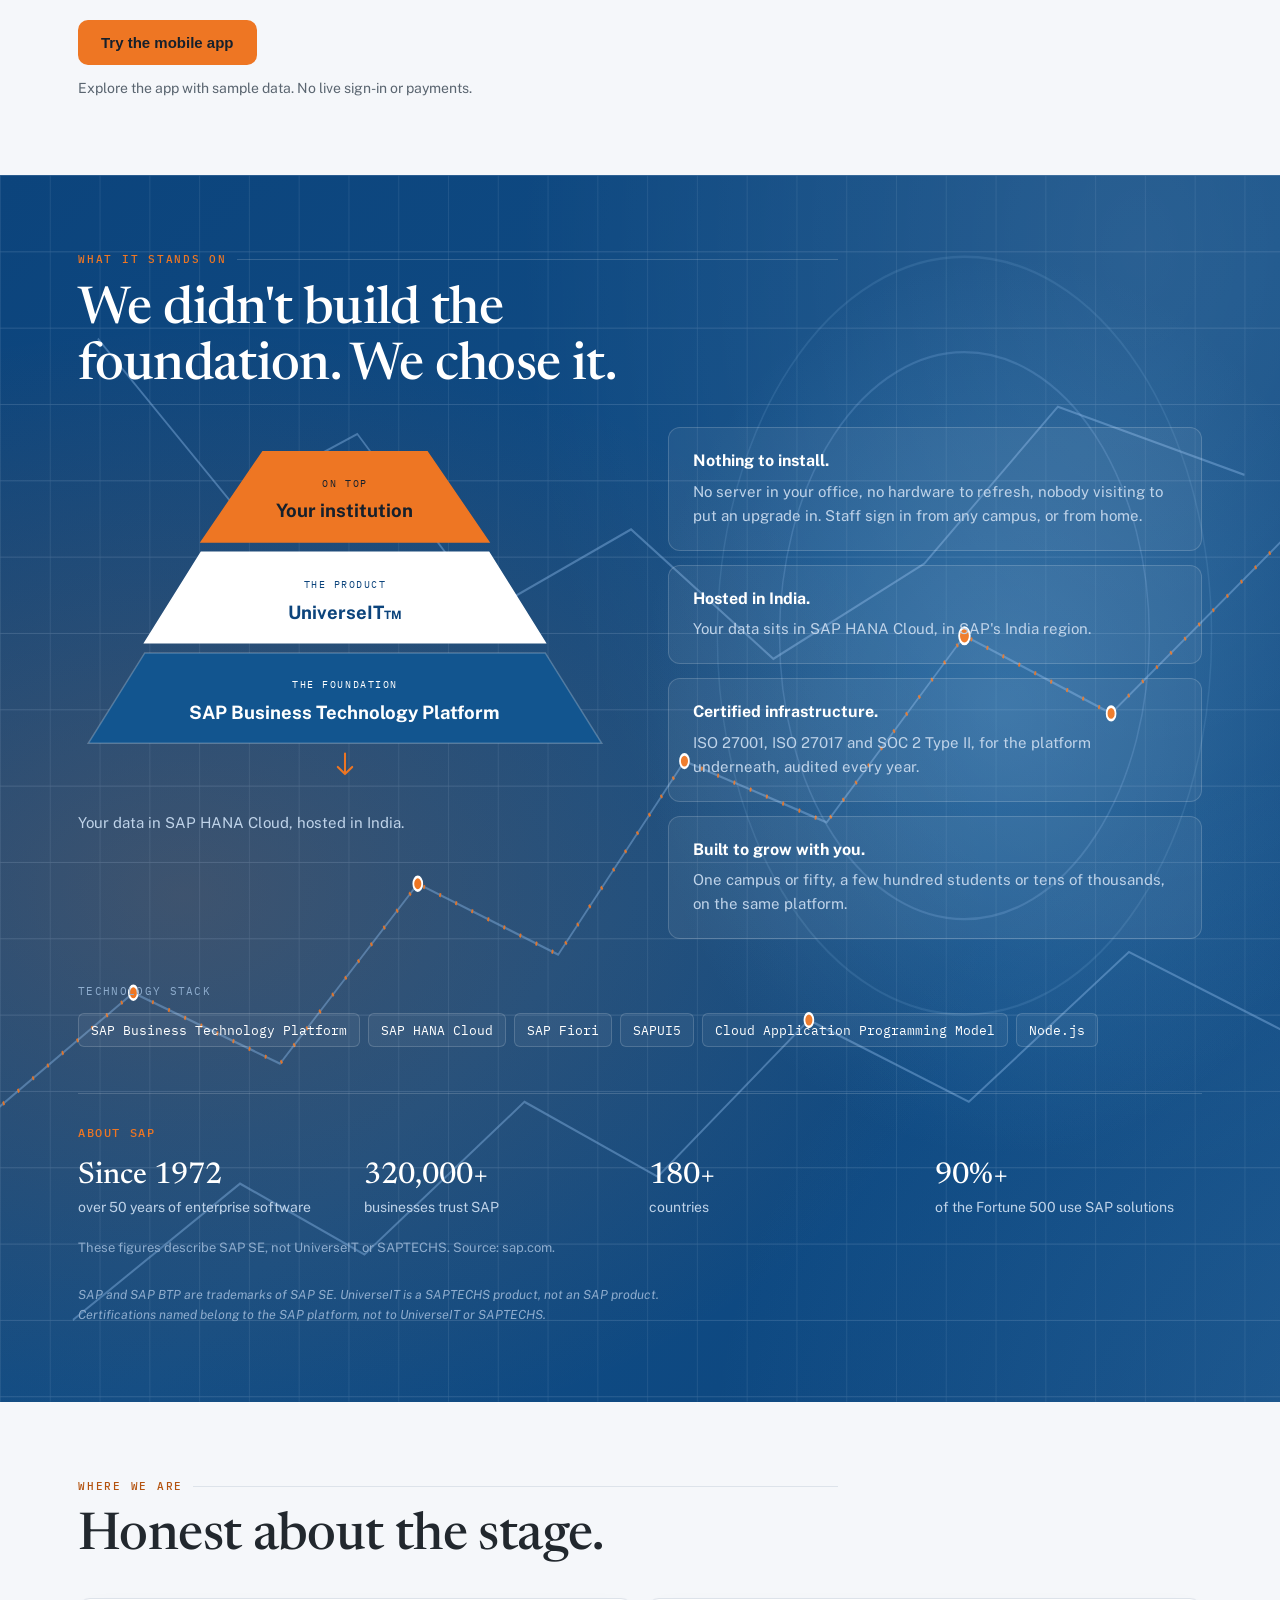
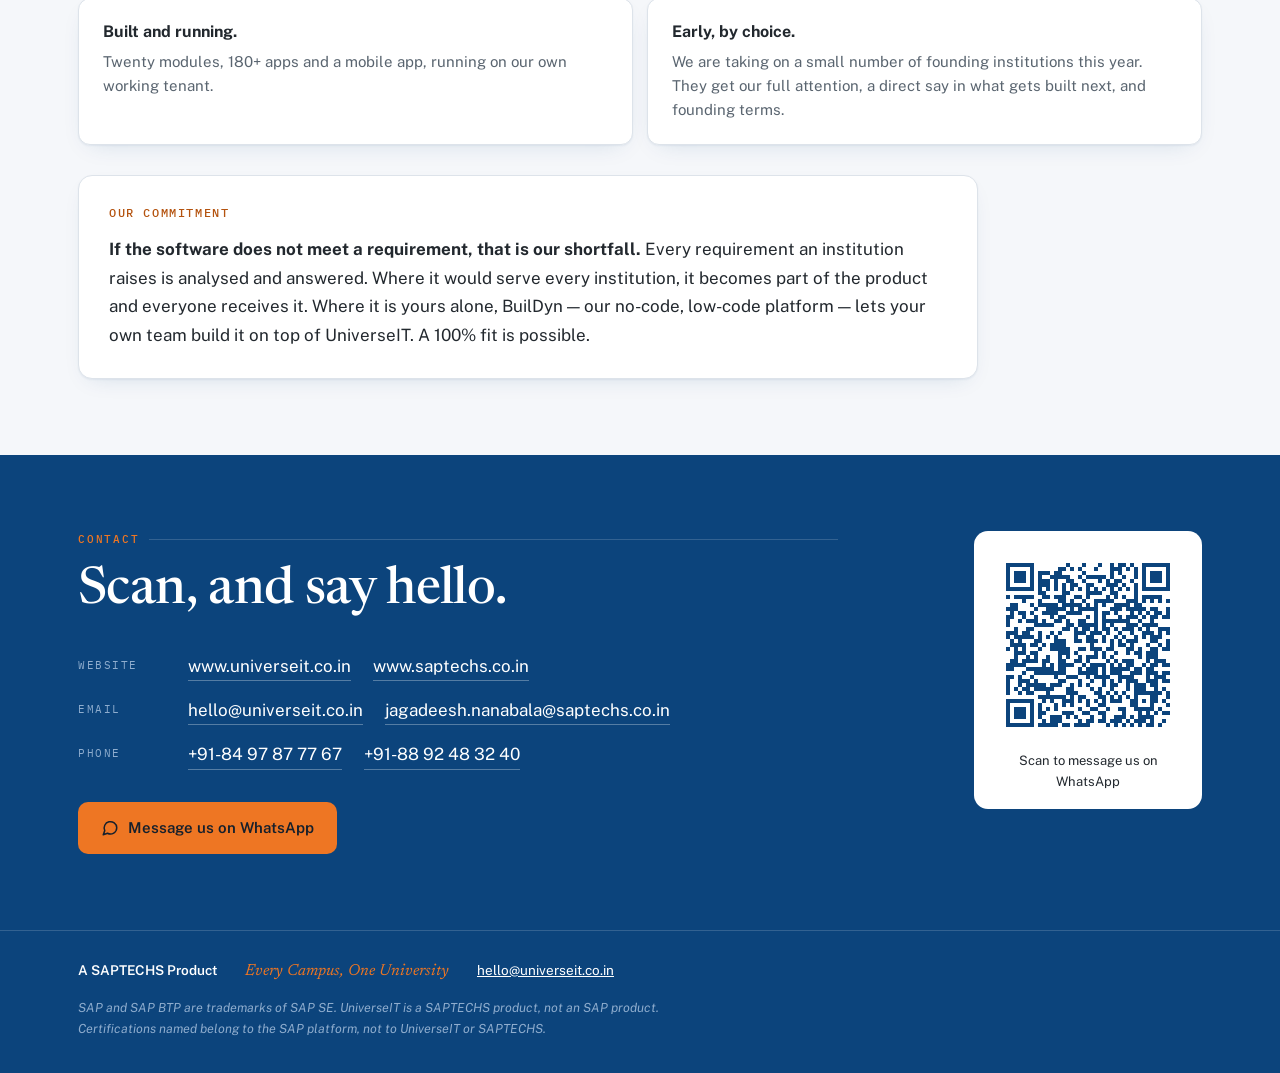
==== commit c10ad199: "Add UniverseIT demo page and homepage link" ====
--- a/index.html
+++ b/index.html
@@ -559,6 +559,7 @@
       <a href="#mobile">Mobile</a>
       <a href="#migration">Switching over</a>
       <a href="#platform">Platform</a>
+      <a class="cta" href="/demo/">Demo</a>
       <a class="cta" href="#contact">Contact</a>
     </div>
     <button class="theme-btn" id="themeBtn" type="button" aria-label="Switch colour theme" title="Switch colour theme">◐</button>
